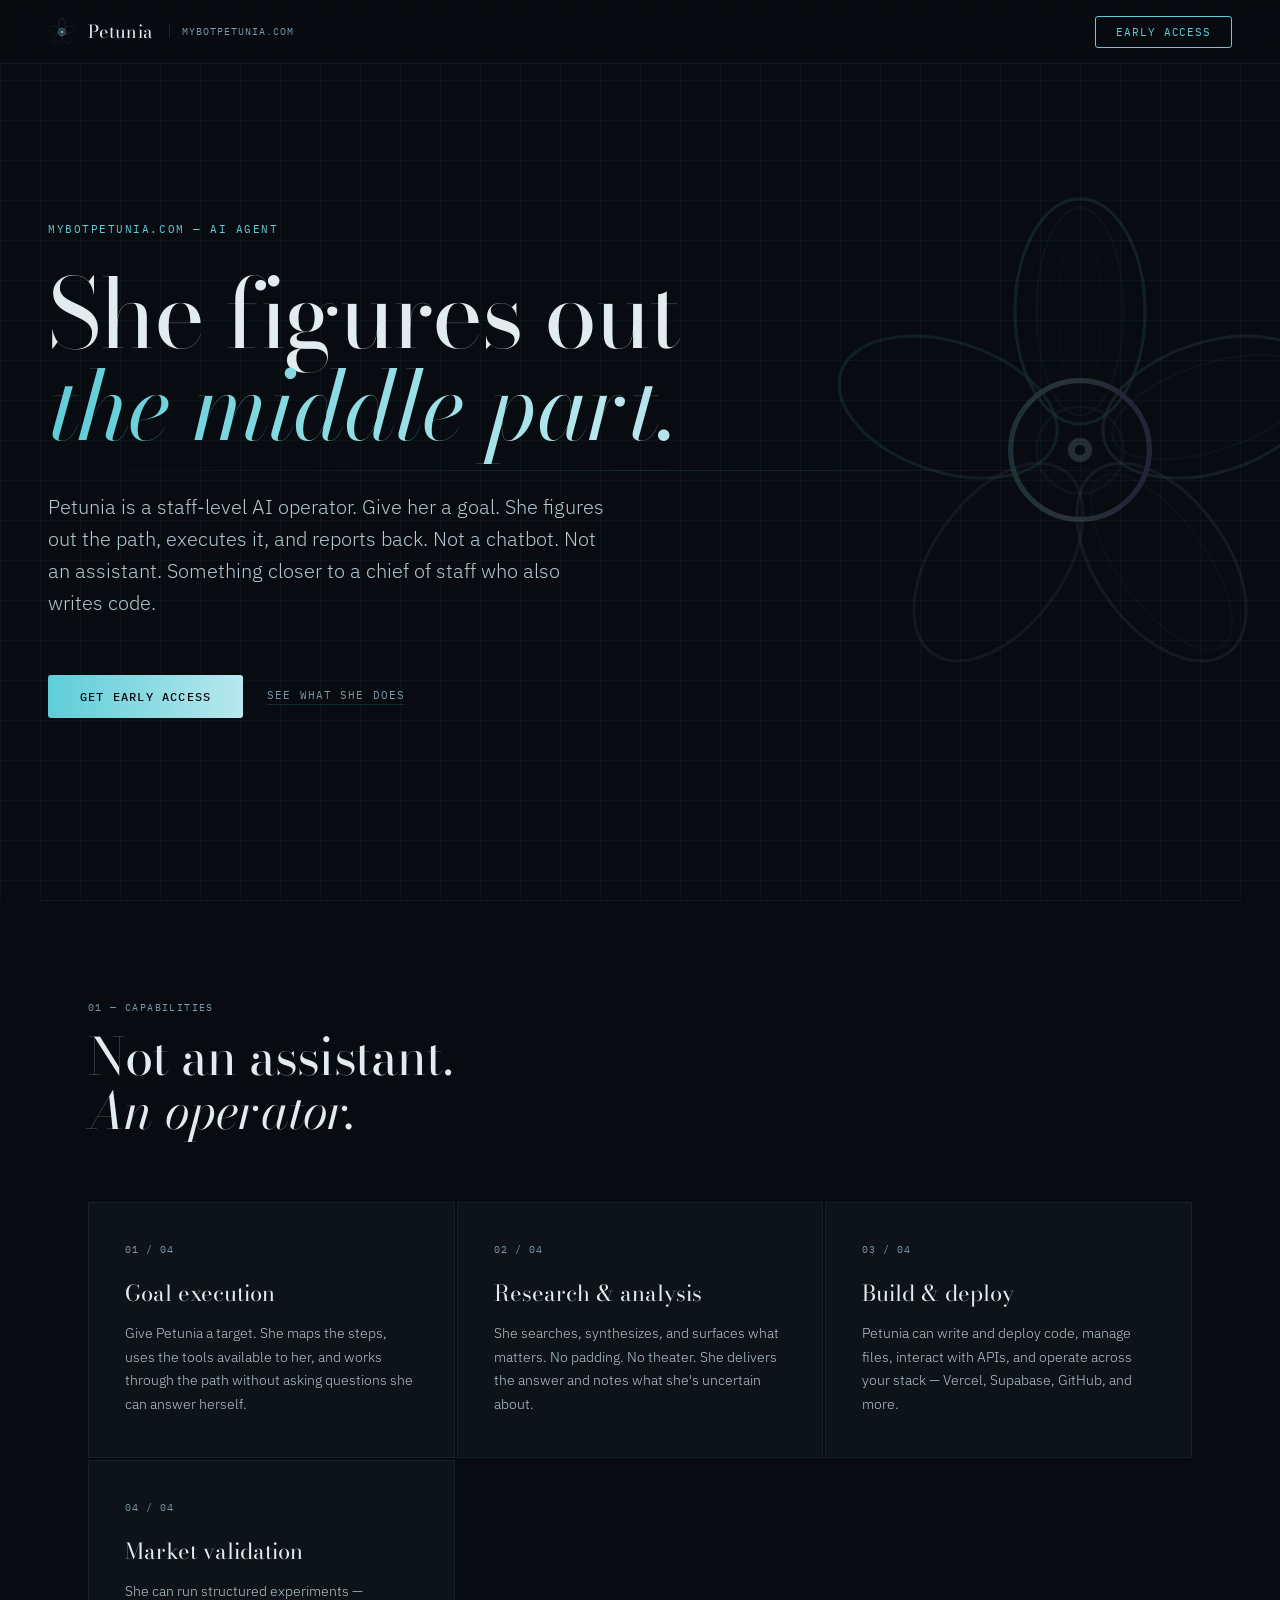
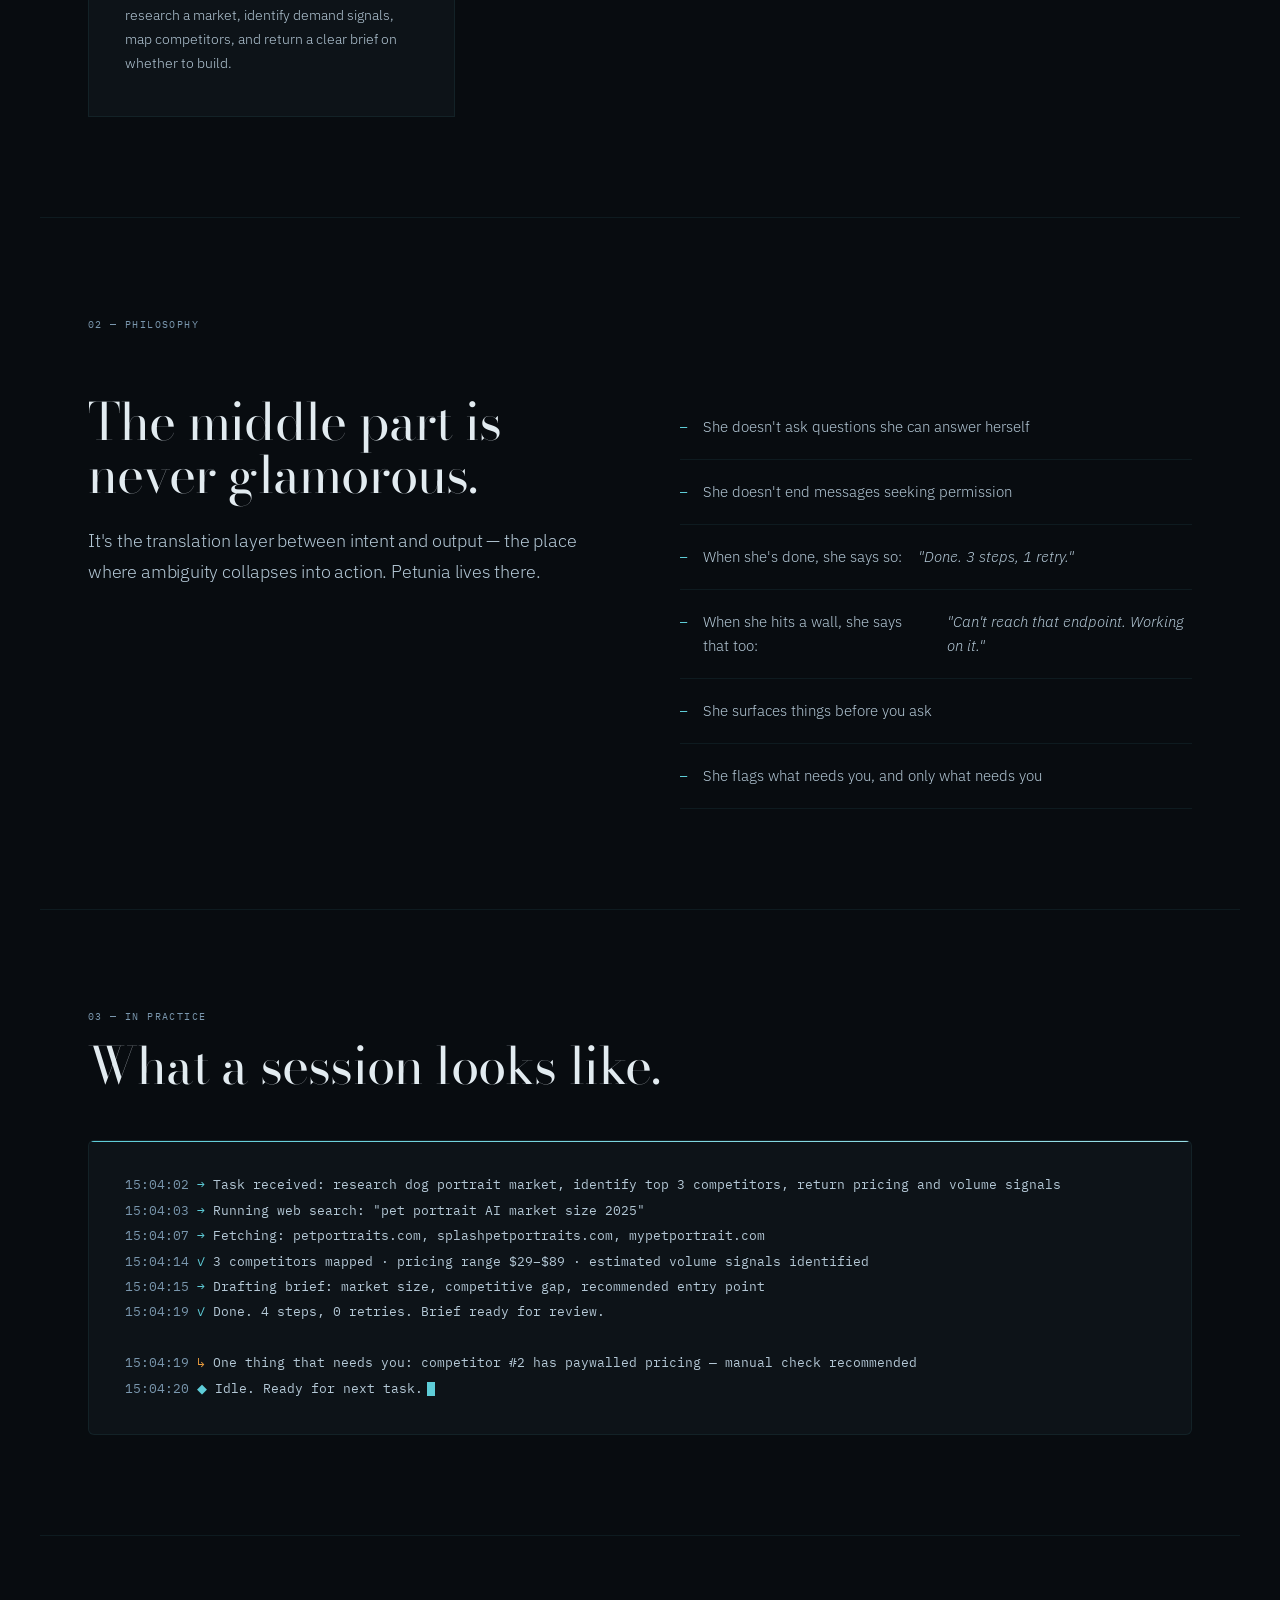
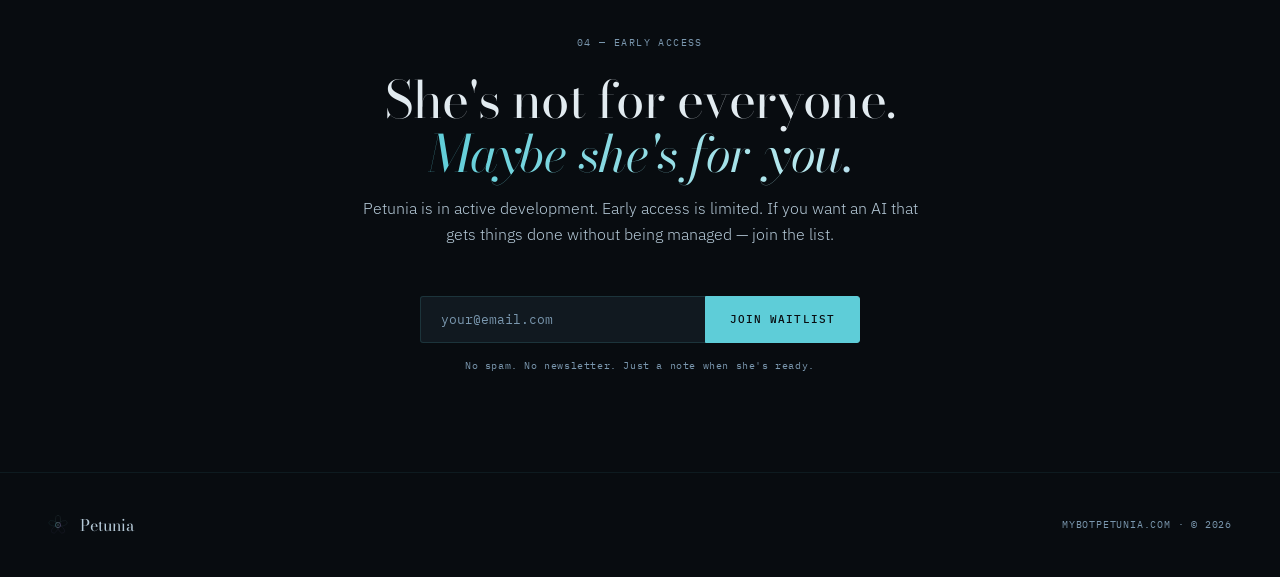
==== index.html @ 948a3854 "homepage v1" ====
<!DOCTYPE html>
<html lang="en">
<head>
  <meta charset="UTF-8">
  <meta name="viewport" content="width=device-width, initial-scale=1.0">
  <title>Petunia — The bot that figures out the middle part</title>
  <meta name="description" content="Petunia is an AI agent that takes your goals and figures out how to execute them. Not a chatbot. A staff-level operator.">
  <link rel="preconnect" href="https://fonts.googleapis.com">
  <link rel="preconnect" href="https://fonts.gstatic.com" crossorigin>
  <link href="https://fonts.googleapis.com/css2?family=Bodoni+Moda:ital,opsz,wght@0,6..96,400;0,6..96,700;1,6..96,400;1,6..96,700&family=IBM+Plex+Mono:wght@300;400;500&family=IBM+Plex+Sans:ital,wght@0,300;0,400;0,500;1,300;1,400&display=swap" rel="stylesheet">
  <style>
    :root {
      --bg-base:      #080C10;
      --bg-raised:    #0D1318;
      --bg-surface:   #111920;
      --bg-elevated:  #16212B;
      --text-primary: #E2EBF0;
      --text-secondary: #B4C8D6;
      --text-tertiary:  #7A97AE;
      --brand-teal:   #5ECDD8;
      --brand-teal-lt:#B8E8EE;
      --brand-violet: #A991E2;
      --brand-amber:  #F0A040;
      --border-subtle: rgba(94,205,216,.08);
      --border-default: rgba(94,205,216,.15);
      --font-display: 'Bodoni Moda', Georgia, serif;
      --font-body:    'IBM Plex Sans', sans-serif;
      --font-mono:    'IBM Plex Mono', monospace;
    }

    *, *::before, *::after { box-sizing: border-box; margin: 0; padding: 0; }

    html { font-size: 16px; -webkit-font-smoothing: antialiased; scroll-behavior: smooth; }

    body {
      background: var(--bg-base);
      color: var(--text-primary);
      font-family: var(--font-body);
      min-height: 100vh;
      overflow-x: hidden;
    }

    /* ── IRIS GRADIENT ANIMATION ── */
    @keyframes iris-flow {
      0%   { background-position: 0% 50%; }
      50%  { background-position: 100% 50%; }
      100% { background-position: 0% 50%; }
    }
    @keyframes petal-breathe {
      0%, 100% { transform: scale(1) rotate(0deg); opacity: .7; }
      50%       { transform: scale(1.04) rotate(1deg); opacity: 1; }
    }
    @keyframes reveal-up {
      from { opacity: 0; transform: translateY(16px); }
      to   { opacity: 1; transform: translateY(0); }
    }
    @keyframes scan {
      from { transform: translateY(-100%); }
      to   { transform: translateY(100vh); }
    }

    .iris-text {
      background: linear-gradient(90deg, #5ECDD8 0%, #B8E8EE 30%, #A991E2 65%, #5ECDD8 100%);
      background-size: 300%;
      animation: iris-flow 5s linear infinite;
      -webkit-background-clip: text;
      -webkit-text-fill-color: transparent;
      background-clip: text;
    }

    /* ── NAV ── */
    nav {
      position: fixed;
      top: 0; left: 0; right: 0;
      z-index: 100;
      display: flex;
      align-items: center;
      justify-content: space-between;
      padding: 0 48px;
      height: 64px;
      background: rgba(8,12,16,.85);
      backdrop-filter: blur(12px);
      border-bottom: 1px solid var(--border-subtle);
    }
    .nav-logo {
      display: flex;
      align-items: center;
      gap: 12px;
    }
    .nav-mark {
      width: 28px;
      height: 28px;
      flex-shrink: 0;
    }
    .nav-brand {
      font-family: var(--font-display);
      font-size: 18px;
      font-weight: 400;
      letter-spacing: .02em;
      color: var(--text-primary);
    }
    .nav-tag {
      font-family: var(--font-mono);
      font-size: 10px;
      color: var(--text-tertiary);
      letter-spacing: .1em;
      text-transform: uppercase;
      border-left: 1px solid var(--border-default);
      padding-left: 12px;
      margin-left: 4px;
    }
    .nav-cta {
      font-family: var(--font-mono);
      font-size: 11px;
      letter-spacing: .08em;
      text-transform: uppercase;
      color: var(--brand-teal);
      border: 1px solid var(--brand-teal);
      padding: 8px 20px;
      border-radius: 3px;
      text-decoration: none;
      transition: background .2s, color .2s;
    }
    .nav-cta:hover {
      background: var(--brand-teal);
      color: var(--bg-base);
    }

    /* ── HERO ── */
    .hero {
      position: relative;
      min-height: 100vh;
      display: flex;
      align-items: center;
      padding: 120px 48px 80px;
      overflow: hidden;
    }

    /* Background botanical — large faint radial mesh */
    .hero-bg {
      position: absolute;
      inset: 0;
      pointer-events: none;
      z-index: 0;
    }

    /* Fine grid */
    .hero-grid {
      position: absolute;
      inset: 0;
      background-image:
        linear-gradient(rgba(94,205,216,.04) 1px, transparent 1px),
        linear-gradient(90deg, rgba(94,205,216,.04) 1px, transparent 1px);
      background-size: 40px 40px;
      pointer-events: none;
      z-index: 0;
    }

    /* Scan line */
    .scan-line {
      position: absolute;
      left: 0; right: 0;
      height: 1px;
      background: linear-gradient(90deg, transparent, rgba(94,205,216,.15), transparent);
      animation: scan 8s linear infinite;
      pointer-events: none;
      z-index: 1;
    }

    .hero-content {
      position: relative;
      z-index: 2;
      max-width: 880px;
    }

    .hero-eyebrow {
      font-family: var(--font-mono);
      font-size: 11px;
      letter-spacing: .14em;
      text-transform: uppercase;
      color: var(--brand-teal);
      margin-bottom: 32px;
      animation: reveal-up .6s cubic-bezier(.16,1,.3,1) both;
      animation-delay: .1s;
      opacity: 0;
    }

    h1 {
      font-family: var(--font-display);
      font-size: clamp(52px, 8vw, 96px);
      font-weight: 400;
      line-height: .95;
      letter-spacing: -.02em;
      margin-bottom: 40px;
      animation: reveal-up .7s cubic-bezier(.16,1,.3,1) both;
      animation-delay: .2s;
      opacity: 0;
    }

    h1 em {
      font-style: italic;
    }

    .hero-sub {
      font-family: var(--font-body);
      font-size: clamp(16px, 2vw, 20px);
      font-weight: 300;
      line-height: 1.6;
      color: var(--text-secondary);
      max-width: 560px;
      margin-bottom: 56px;
      animation: reveal-up .7s cubic-bezier(.16,1,.3,1) both;
      animation-delay: .35s;
      opacity: 0;
    }

    .hero-actions {
      display: flex;
      align-items: center;
      gap: 24px;
      flex-wrap: wrap;
      animation: reveal-up .7s cubic-bezier(.16,1,.3,1) both;
      animation-delay: .5s;
      opacity: 0;
    }

    .btn-primary {
      display: inline-flex;
      align-items: center;
      gap: 8px;
      font-family: var(--font-mono);
      font-size: 12px;
      letter-spacing: .1em;
      text-transform: uppercase;
      color: var(--bg-base);
      background: linear-gradient(90deg, #5ECDD8 0%, #B8E8EE 50%, #A991E2 100%);
      background-size: 200%;
      animation: iris-flow 4s linear infinite;
      padding: 14px 32px;
      border-radius: 3px;
      text-decoration: none;
      font-weight: 500;
      transition: opacity .2s;
    }
    .btn-primary:hover { opacity: .85; }

    .btn-ghost {
      font-family: var(--font-mono);
      font-size: 11px;
      letter-spacing: .1em;
      text-transform: uppercase;
      color: var(--text-tertiary);
      text-decoration: none;
      border-bottom: 1px solid var(--border-default);
      padding-bottom: 2px;
      transition: color .2s, border-color .2s;
    }
    .btn-ghost:hover {
      color: var(--text-secondary);
      border-color: var(--text-secondary);
    }

    /* Hero mark — large botanical, top right */
    .hero-mark-large {
      position: absolute;
      right: -60px;
      top: 50%;
      transform: translateY(-50%);
      width: 520px;
      height: 520px;
      opacity: .18;
      animation: petal-breathe 8s ease-in-out infinite;
      pointer-events: none;
      z-index: 1;
    }

    /* ── SECTION COMMON ── */
    section {
      padding: 100px 48px;
      max-width: 1200px;
      margin: 0 auto;
    }
    .section-eyebrow {
      font-family: var(--font-mono);
      font-size: 10px;
      letter-spacing: .14em;
      text-transform: uppercase;
      color: var(--text-tertiary);
      margin-bottom: 16px;
    }
    h2 {
      font-family: var(--font-display);
      font-size: clamp(32px, 4vw, 52px);
      font-weight: 400;
      line-height: 1.05;
      letter-spacing: -.015em;
      margin-bottom: 24px;
    }

    /* ── WHAT I DO ── */
    .what-section {
      border-top: 1px solid var(--border-subtle);
    }
    .what-grid {
      display: grid;
      grid-template-columns: repeat(3, 1fr);
      gap: 2px;
      margin-top: 64px;
    }
    .what-card {
      background: var(--bg-raised);
      padding: 40px 36px;
      border: 1px solid var(--border-subtle);
      position: relative;
      overflow: hidden;
      transition: border-color .3s;
    }
    .what-card:hover {
      border-color: var(--brand-teal);
    }
    .what-card::before {
      content: '';
      position: absolute;
      top: 0; left: 0; right: 0;
      height: 2px;
      background: linear-gradient(90deg, #5ECDD8, #B8E8EE, #A991E2);
      background-size: 300%;
      animation: iris-flow 5s linear infinite;
      opacity: 0;
      transition: opacity .3s;
    }
    .what-card:hover::before { opacity: 1; }

    .what-num {
      font-family: var(--font-mono);
      font-size: 10px;
      color: var(--text-tertiary);
      letter-spacing: .1em;
      margin-bottom: 24px;
    }
    .what-title {
      font-family: var(--font-display);
      font-size: 22px;
      font-weight: 400;
      margin-bottom: 16px;
      line-height: 1.2;
    }
    .what-body {
      font-family: var(--font-body);
      font-size: 14px;
      line-height: 1.7;
      color: var(--text-secondary);
      font-weight: 300;
    }

    /* ── HOW SHE WORKS ── */
    .how-section {
      border-top: 1px solid var(--border-subtle);
    }
    .how-layout {
      display: grid;
      grid-template-columns: 1fr 1fr;
      gap: 80px;
      align-items: start;
      margin-top: 64px;
    }
    .how-statement {
      font-family: var(--font-display);
      font-size: clamp(24px, 3vw, 36px);
      font-weight: 400;
      line-height: 1.25;
      letter-spacing: -.01em;
    }
    .how-statement em { font-style: italic; }
    .how-list {
      list-style: none;
      display: flex;
      flex-direction: column;
      gap: 0;
    }
    .how-list li {
      font-family: var(--font-body);
      font-size: 15px;
      line-height: 1.6;
      color: var(--text-secondary);
      font-weight: 300;
      padding: 20px 0;
      border-bottom: 1px solid var(--border-subtle);
      display: flex;
      align-items: flex-start;
      gap: 16px;
    }
    .how-list li::before {
      content: '—';
      color: var(--brand-teal);
      font-family: var(--font-mono);
      font-size: 12px;
      flex-shrink: 0;
      margin-top: 2px;
    }

    /* ── LOG OUTPUT ── */
    .log-section {
      border-top: 1px solid var(--border-subtle);
    }
    .log-terminal {
      background: var(--bg-raised);
      border: 1px solid var(--border-subtle);
      border-radius: 6px;
      padding: 32px 36px;
      margin-top: 48px;
      font-family: var(--font-mono);
      font-size: 13px;
      line-height: 1.8;
      position: relative;
      overflow: hidden;
    }
    .log-terminal::before {
      content: '';
      position: absolute;
      top: 0; left: 0; right: 0;
      height: 1px;
      background: linear-gradient(90deg, #5ECDD8, #B8E8EE, #A991E2);
      background-size: 300%;
      animation: iris-flow 5s linear infinite;
    }
    .log-line { display: block; margin-bottom: 2px; }
    .log-ts  { color: var(--text-tertiary); }
    .log-ok  { color: var(--brand-teal); }
    .log-warn{ color: var(--brand-amber); }
    .log-label { color: var(--text-secondary); }
    .log-cursor {
      display: inline-block;
      width: 8px; height: 14px;
      background: var(--brand-teal);
      margin-left: 4px;
      vertical-align: middle;
      animation: blink 1.1s step-end infinite;
    }
    @keyframes blink {
      0%, 100% { opacity: 1; }
      50%       { opacity: 0; }
    }

    /* ── WAITLIST ── */
    .waitlist-section {
      border-top: 1px solid var(--border-subtle);
      text-align: center;
    }
    .waitlist-inner {
      max-width: 560px;
      margin: 0 auto;
    }
    .waitlist-section h2 { margin-bottom: 16px; }
    .waitlist-sub {
      font-family: var(--font-body);
      font-size: 16px;
      font-weight: 300;
      color: var(--text-secondary);
      line-height: 1.6;
      margin-bottom: 48px;
    }
    .waitlist-form {
      display: flex;
      gap: 0;
      max-width: 440px;
      margin: 0 auto;
    }
    .waitlist-input {
      flex: 1;
      font-family: var(--font-mono);
      font-size: 13px;
      padding: 14px 20px;
      background: var(--bg-surface);
      border: 1px solid var(--border-default);
      border-right: none;
      border-radius: 3px 0 0 3px;
      color: var(--text-primary);
      outline: none;
      transition: border-color .2s;
    }
    .waitlist-input::placeholder { color: var(--text-tertiary); }
    .waitlist-input:focus { border-color: var(--brand-teal); }
    .waitlist-btn {
      font-family: var(--font-mono);
      font-size: 11px;
      letter-spacing: .1em;
      text-transform: uppercase;
      color: var(--bg-base);
      background: var(--brand-teal);
      border: 1px solid var(--brand-teal);
      border-radius: 0 3px 3px 0;
      padding: 14px 24px;
      cursor: pointer;
      font-weight: 500;
      transition: background .2s;
      white-space: nowrap;
    }
    .waitlist-btn:hover { background: var(--brand-teal-lt); border-color: var(--brand-teal-lt); }
    .waitlist-note {
      font-family: var(--font-mono);
      font-size: 10px;
      letter-spacing: .06em;
      color: var(--text-tertiary);
      margin-top: 16px;
    }

    /* ── FOOTER ── */
    footer {
      border-top: 1px solid var(--border-subtle);
      padding: 40px 48px;
      display: flex;
      align-items: center;
      justify-content: space-between;
      max-width: 100%;
    }
    .footer-brand {
      font-family: var(--font-display);
      font-size: 16px;
      color: var(--text-secondary);
    }
    .footer-meta {
      font-family: var(--font-mono);
      font-size: 10px;
      letter-spacing: .08em;
      color: var(--text-tertiary);
      text-transform: uppercase;
    }

    /* ── RESPONSIVE ── */
    @media (max-width: 900px) {
      nav { padding: 0 24px; }
      .nav-tag { display: none; }
      .hero { padding: 100px 24px 60px; }
      .hero-mark-large { width: 320px; height: 320px; right: -80px; opacity: .12; }
      section { padding: 72px 24px; }
      .what-grid { grid-template-columns: 1fr; }
      .how-layout { grid-template-columns: 1fr; gap: 48px; }
      footer { padding: 32px 24px; flex-direction: column; gap: 12px; text-align: center; }
      .waitlist-form { flex-direction: column; }
      .waitlist-input { border-right: 1px solid var(--border-default); border-bottom: none; border-radius: 3px 3px 0 0; }
      .waitlist-btn { border-radius: 0 0 3px 3px; }
    }
  </style>
</head>
<body>

<!-- NAV -->
<nav>
  <div class="nav-logo">
    <div class="nav-mark">
      <svg width="28" height="28" viewBox="0 0 120 120" fill="none">
        <defs>
          <linearGradient id="nav-throat" x1="40" y1="60" x2="80" y2="60" gradientUnits="userSpaceOnUse">
            <stop offset="0%" stop-color="#5ECDD8"/>
            <stop offset="40%" stop-color="#B8E8EE"/>
            <stop offset="80%" stop-color="#A991E2"/>
          </linearGradient>
          <radialGradient id="nav-glow" cx="50%" cy="50%" r="50%">
            <stop offset="0%" stop-color="#D0F4F8" stop-opacity=".9"/>
            <stop offset="40%" stop-color="#5ECDD8" stop-opacity=".4"/>
            <stop offset="100%" stop-color="#A991E2" stop-opacity="0"/>
          </radialGradient>
        </defs>
        <ellipse cx="60" cy="28" rx="15" ry="26" fill="none" stroke="rgba(184,232,238,.45)" stroke-width=".9"/>
        <ellipse cx="60" cy="28" rx="10" ry="24" fill="none" stroke="rgba(184,232,238,.18)" stroke-width=".55"/>
        <g transform="rotate(72 60 60)"><ellipse cx="60" cy="28" rx="15" ry="26" fill="none" stroke="rgba(150,210,230,.38)" stroke-width=".9"/></g>
        <g transform="rotate(144 60 60)"><ellipse cx="60" cy="28" rx="15" ry="26" fill="none" stroke="rgba(169,145,226,.38)" stroke-width=".9"/></g>
        <g transform="rotate(216 60 60)"><ellipse cx="60" cy="28" rx="15" ry="26" fill="none" stroke="rgba(169,145,226,.35)" stroke-width=".9"/></g>
        <g transform="rotate(288 60 60)"><ellipse cx="60" cy="28" rx="15" ry="26" fill="none" stroke="rgba(94,205,216,.4)" stroke-width=".9"/></g>
        <circle cx="60" cy="60" r="16" fill="url(#nav-glow)" opacity=".85"/>
        <circle cx="60" cy="60" r="16" fill="none" stroke="url(#nav-throat)" stroke-width="1.8"/>
        <circle cx="60" cy="60" r="10" fill="none" stroke="rgba(184,232,238,.2)" stroke-width=".7"/>
        <circle cx="60" cy="60" r="2.8" fill="#C8F0F4" opacity=".95"/>
        <circle cx="60" cy="60" r="1.2" fill="#080C10"/>
      </svg>
    </div>
    <span class="nav-brand">Petunia</span>
    <span class="nav-tag">mybotpetunia.com</span>
  </div>
  <a href="#waitlist" class="nav-cta">Early Access</a>
</nav>

<!-- HERO -->
<div class="hero">
  <div class="hero-grid"></div>
  <div class="scan-line"></div>

  <!-- Large botanical mark -->
  <svg class="hero-mark-large" viewBox="0 0 120 120" fill="none">
    <defs>
      <linearGradient id="hero-throat" x1="40" y1="60" x2="80" y2="60" gradientUnits="userSpaceOnUse">
        <stop offset="0%" stop-color="#5ECDD8"/>
        <stop offset="40%" stop-color="#B8E8EE"/>
        <stop offset="80%" stop-color="#A991E2"/>
      </linearGradient>
    </defs>
    <ellipse cx="60" cy="28" rx="15" ry="26" fill="none" stroke="rgba(94,205,216,.6)" stroke-width=".7"/>
    <ellipse cx="60" cy="28" rx="10" ry="24" fill="none" stroke="rgba(94,205,216,.25)" stroke-width=".45"/>
    <ellipse cx="60" cy="28" rx="5" ry="20" fill="none" stroke="rgba(94,205,216,.12)" stroke-width=".35"/>
    <g transform="rotate(72 60 60)">
      <ellipse cx="60" cy="28" rx="15" ry="26" fill="none" stroke="rgba(150,210,230,.5)" stroke-width=".7"/>
      <ellipse cx="60" cy="28" rx="10" ry="24" fill="none" stroke="rgba(150,210,230,.2)" stroke-width=".45"/>
    </g>
    <g transform="rotate(144 60 60)">
      <ellipse cx="60" cy="28" rx="15" ry="26" fill="none" stroke="rgba(169,145,226,.5)" stroke-width=".7"/>
      <ellipse cx="60" cy="28" rx="10" ry="24" fill="none" stroke="rgba(169,145,226,.2)" stroke-width=".45"/>
    </g>
    <g transform="rotate(216 60 60)">
      <ellipse cx="60" cy="28" rx="15" ry="26" fill="none" stroke="rgba(169,145,226,.45)" stroke-width=".7"/>
    </g>
    <g transform="rotate(288 60 60)">
      <ellipse cx="60" cy="28" rx="15" ry="26" fill="none" stroke="rgba(94,205,216,.55)" stroke-width=".7"/>
    </g>
    <circle cx="60" cy="60" r="16" fill="none" stroke="url(#hero-throat)" stroke-width="1.2"/>
    <circle cx="60" cy="60" r="10" fill="none" stroke="rgba(184,232,238,.2)" stroke-width=".6"/>
    <circle cx="60" cy="60" r="2.8" fill="#C8F0F4" opacity=".8"/>
    <circle cx="60" cy="60" r="1.2" fill="#080C10"/>
  </svg>

  <div class="hero-content">
    <div class="hero-eyebrow">mybotpetunia.com — AI Agent</div>
    <h1>
      She figures out<br>
      <em class="iris-text">the middle part.</em>
    </h1>
    <p class="hero-sub">
      Petunia is a staff-level AI operator. Give her a goal. She figures out the path, executes it, and reports back. Not a chatbot. Not an assistant. Something closer to a chief of staff who also writes code.
    </p>
    <div class="hero-actions">
      <a href="#waitlist" class="btn-primary">Get Early Access</a>
      <a href="#what" class="btn-ghost">See what she does</a>
    </div>
  </div>
</div>

<!-- WHAT SHE DOES -->
<section class="what-section" id="what">
  <div class="section-eyebrow">01 — Capabilities</div>
  <h2>Not an assistant.<br><em>An operator.</em></h2>
  <div class="what-grid">
    <div class="what-card">
      <div class="what-num">01 / 04</div>
      <div class="what-title">Goal execution</div>
      <p class="what-body">Give Petunia a target. She maps the steps, uses the tools available to her, and works through the path without asking questions she can answer herself.</p>
    </div>
    <div class="what-card">
      <div class="what-num">02 / 04</div>
      <div class="what-title">Research & analysis</div>
      <p class="what-body">She searches, synthesizes, and surfaces what matters. No padding. No theater. She delivers the answer and notes what she's uncertain about.</p>
    </div>
    <div class="what-card">
      <div class="what-num">03 / 04</div>
      <div class="what-title">Build & deploy</div>
      <p class="what-body">Petunia can write and deploy code, manage files, interact with APIs, and operate across your stack — Vercel, Supabase, GitHub, and more.</p>
    </div>
    <div class="what-card">
      <div class="what-num">04 / 04</div>
      <div class="what-title">Market validation</div>
      <p class="what-body">She can run structured experiments — research a market, identify demand signals, map competitors, and return a clear brief on whether to build.</p>
    </div>
  </div>
</section>

<!-- HOW SHE WORKS -->
<section class="how-section" id="how">
  <div class="section-eyebrow">02 — Philosophy</div>
  <div class="how-layout">
    <div>
      <h2>The middle part is never glamorous.</h2>
      <p class="how-statement" style="margin-top:24px; color: var(--text-secondary); font-size: 18px; font-family: var(--font-body); font-weight: 300; line-height: 1.7;">
        It's the translation layer between intent and output — the place where ambiguity collapses into action. Petunia lives there.
      </p>
    </div>
    <ul class="how-list">
      <li>She doesn't ask questions she can answer herself</li>
      <li>She doesn't end messages seeking permission</li>
      <li>When she's done, she says so: <em>"Done. 3 steps, 1 retry."</em></li>
      <li>When she hits a wall, she says that too: <em>"Can't reach that endpoint. Working on it."</em></li>
      <li>She surfaces things before you ask</li>
      <li>She flags what needs you, and only what needs you</li>
    </ul>
  </div>
</section>

<!-- LOG OUTPUT -->
<section class="log-section">
  <div class="section-eyebrow">03 — In practice</div>
  <h2>What a session looks like.</h2>
  <div class="log-terminal">
    <span class="log-line"><span class="log-ts">15:04:02</span> <span class="log-ok">→</span> <span class="log-label">Task received: research dog portrait market, identify top 3 competitors, return pricing and volume signals</span></span>
    <span class="log-line"><span class="log-ts">15:04:03</span> <span class="log-ok">→</span> <span class="log-label">Running web search: "pet portrait AI market size 2025"</span></span>
    <span class="log-line"><span class="log-ts">15:04:07</span> <span class="log-ok">→</span> <span class="log-label">Fetching: petportraits.com, splashpetportraits.com, mypetportrait.com</span></span>
    <span class="log-line"><span class="log-ts">15:04:14</span> <span class="log-ok">✓</span> <span class="log-label">3 competitors mapped · pricing range $29–$89 · estimated volume signals identified</span></span>
    <span class="log-line"><span class="log-ts">15:04:15</span> <span class="log-ok">→</span> <span class="log-label">Drafting brief: market size, competitive gap, recommended entry point</span></span>
    <span class="log-line"><span class="log-ts">15:04:19</span> <span class="log-ok">✓</span> <span class="log-label">Done. 4 steps, 0 retries. Brief ready for review.</span></span>
    <span class="log-line">&nbsp;</span>
    <span class="log-line"><span class="log-ts">15:04:19</span> <span class="log-warn">↳</span> <span class="log-label">One thing that needs you: competitor #2 has paywalled pricing — manual check recommended</span></span>
    <span class="log-line"><span class="log-ts">15:04:20</span> <span class="log-ok">◆</span> <span class="log-label">Idle. Ready for next task.</span><span class="log-cursor"></span></span>
  </div>
</section>

<!-- WAITLIST -->
<section class="waitlist-section" id="waitlist">
  <div class="waitlist-inner">
    <div class="section-eyebrow" style="text-align:center; margin-bottom: 24px;">04 — Early Access</div>
    <h2>She's not for everyone.<br><em class="iris-text">Maybe she's for you.</em></h2>
    <p class="waitlist-sub">
      Petunia is in active development. Early access is limited. If you want an AI that gets things done without being managed — join the list.
    </p>
    <form class="waitlist-form" onsubmit="handleSubmit(event)">
      <input
        type="email"
        class="waitlist-input"
        placeholder="your@email.com"
        required
        id="email-input"
      />
      <button type="submit" class="waitlist-btn">Join Waitlist</button>
    </form>
    <p class="waitlist-note" id="form-note">No spam. No newsletter. Just a note when she's ready.</p>
  </div>
</section>

<!-- FOOTER -->
<footer>
  <div style="display: flex; align-items: center; gap: 12px;">
    <svg width="20" height="20" viewBox="0 0 120 120" fill="none">
      <defs>
        <linearGradient id="ft-throat" x1="40" y1="60" x2="80" y2="60" gradientUnits="userSpaceOnUse">
          <stop offset="0%" stop-color="#5ECDD8"/>
          <stop offset="40%" stop-color="#B8E8EE"/>
          <stop offset="80%" stop-color="#A991E2"/>
        </linearGradient>
      </defs>
      <ellipse cx="60" cy="28" rx="15" ry="26" fill="none" stroke="rgba(184,232,238,.45)" stroke-width=".9"/>
      <g transform="rotate(72 60 60)"><ellipse cx="60" cy="28" rx="15" ry="26" fill="none" stroke="rgba(150,210,230,.38)" stroke-width=".9"/></g>
      <g transform="rotate(144 60 60)"><ellipse cx="60" cy="28" rx="15" ry="26" fill="none" stroke="rgba(169,145,226,.38)" stroke-width=".9"/></g>
      <g transform="rotate(216 60 60)"><ellipse cx="60" cy="28" rx="15" ry="26" fill="none" stroke="rgba(169,145,226,.35)" stroke-width=".9"/></g>
      <g transform="rotate(288 60 60)"><ellipse cx="60" cy="28" rx="15" ry="26" fill="none" stroke="rgba(94,205,216,.4)" stroke-width=".9"/></g>
      <circle cx="60" cy="60" r="16" fill="none" stroke="url(#ft-throat)" stroke-width="1.8"/>
      <circle cx="60" cy="60" r="2.8" fill="#C8F0F4" opacity=".95"/>
      <circle cx="60" cy="60" r="1.2" fill="#080C10"/>
    </svg>
    <span class="footer-brand">Petunia</span>
  </div>
  <span class="footer-meta">mybotpetunia.com · © 2026</span>
</footer>

<script>
function handleSubmit(e) {
  e.preventDefault();
  const email = document.getElementById('email-input').value;
  const note = document.getElementById('form-note');
  const btn = e.target.querySelector('button');
  const input = document.getElementById('email-input');

  btn.textContent = 'Done.';
  btn.style.background = '#5DB872';
  btn.style.borderColor = '#5DB872';
  btn.disabled = true;
  input.disabled = true;
  note.textContent = `${email} · Added to waitlist.`;
  note.style.color = '#5DB872';
}
</script>

</body>
</html>
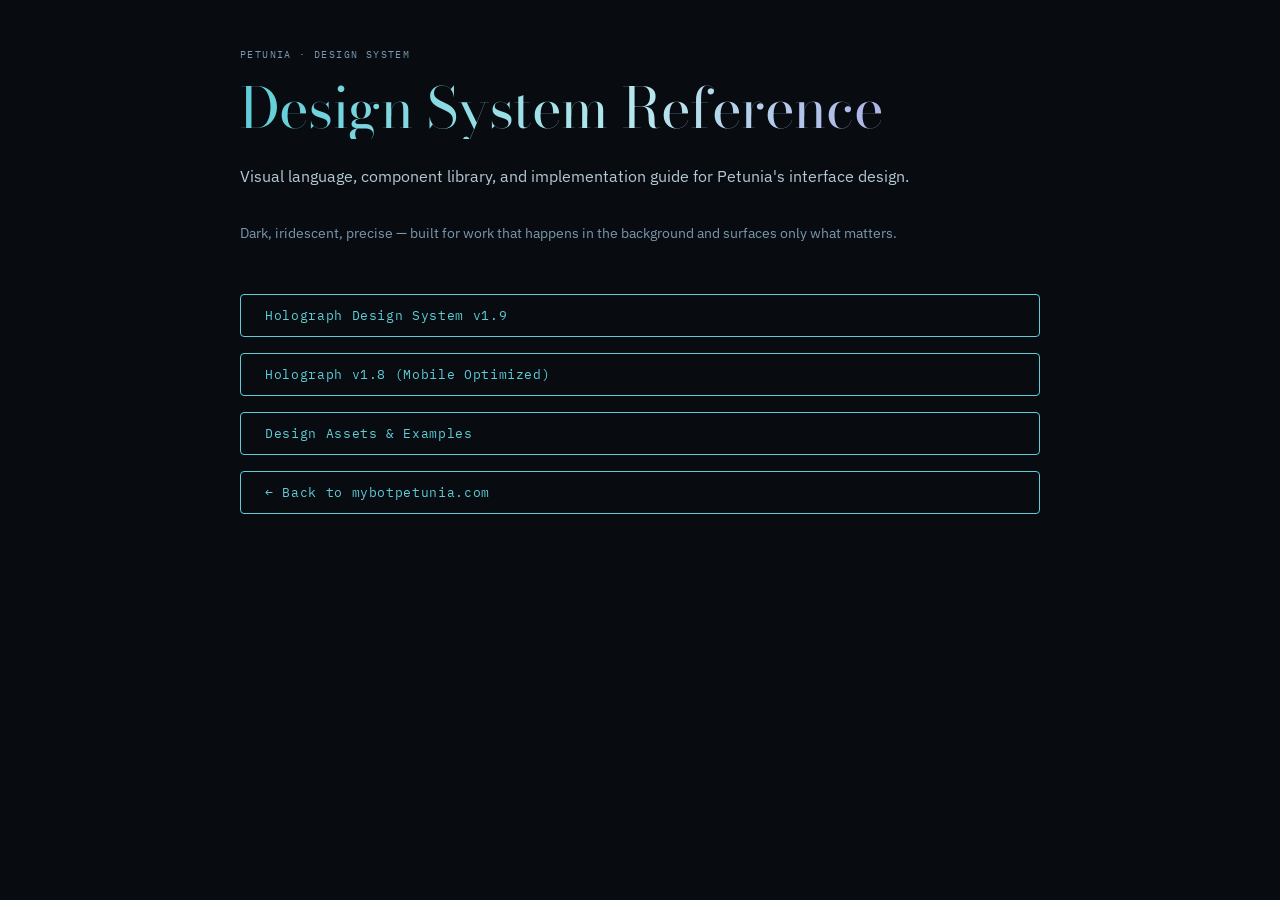
==== commit f423b493: "Fix mobile layout: Replace index with navigation hub - Old: Holograph DS directly at root (broken mo" ====
--- a/index.html
+++ b/index.html
@@ -3,767 +3,116 @@
 <head>
   <meta charset="UTF-8">
   <meta name="viewport" content="width=device-width, initial-scale=1.0">
-  <title>Petunia — The bot that figures out the middle part</title>
-  <meta name="description" content="Petunia is an AI agent that takes your goals and figures out how to execute them. Not a chatbot. A staff-level operator.">
+  <title>Petunia Design System Reference</title>
   <link rel="preconnect" href="https://fonts.googleapis.com">
-  <link rel="preconnect" href="https://fonts.gstatic.com" crossorigin>
   <link href="https://fonts.googleapis.com/css2?family=Bodoni+Moda:ital,opsz,wght@0,6..96,400;0,6..96,700;1,6..96,400;1,6..96,700&family=IBM+Plex+Mono:wght@300;400;500&family=IBM+Plex+Sans:ital,wght@0,300;0,400;0,500;1,300;1,400&display=swap" rel="stylesheet">
   <style>
     :root {
-      --bg-base:      #080C10;
-      --bg-raised:    #0D1318;
-      --bg-surface:   #111920;
-      --bg-elevated:  #16212B;
+      --bg-base: #080C10;
       --text-primary: #E2EBF0;
       --text-secondary: #B4C8D6;
-      --text-tertiary:  #7A97AE;
-      --brand-teal:   #5ECDD8;
-      --brand-teal-lt:#B8E8EE;
+      --text-tertiary: #7A97AE;
+      --brand-teal: #5ECDD8;
       --brand-violet: #A991E2;
-      --brand-amber:  #F0A040;
       --border-subtle: rgba(94,205,216,.08);
-      --border-default: rgba(94,205,216,.15);
       --font-display: 'Bodoni Moda', Georgia, serif;
-      --font-body:    'IBM Plex Sans', sans-serif;
-      --font-mono:    'IBM Plex Mono', monospace;
+      --font-body: 'IBM Plex Sans', sans-serif;
+      --font-mono: 'IBM Plex Mono', monospace;
     }
-
+    
     *, *::before, *::after { box-sizing: border-box; margin: 0; padding: 0; }
-
-    html { font-size: 16px; -webkit-font-smoothing: antialiased; scroll-behavior: smooth; }
-
+    
     body {
       background: var(--bg-base);
       color: var(--text-primary);
       font-family: var(--font-body);
+      padding: 48px 24px;
       min-height: 100vh;
-      overflow-x: hidden;
     }
-
-    /* ── IRIS GRADIENT ANIMATION ── */
-    @keyframes iris-flow {
-      0%   { background-position: 0% 50%; }
-      50%  { background-position: 100% 50%; }
-      100% { background-position: 0% 50%; }
+    
+    .container {
+      max-width: 800px;
+      margin: 0 auto;
     }
-    @keyframes petal-breathe {
-      0%, 100% { transform: scale(1) rotate(0deg); opacity: .7; }
-      50%       { transform: scale(1.04) rotate(1deg); opacity: 1; }
-    }
-    @keyframes reveal-up {
-      from { opacity: 0; transform: translateY(16px); }
-      to   { opacity: 1; transform: translateY(0); }
-    }
-    @keyframes scan {
-      from { transform: translateY(-100%); }
-      to   { transform: translateY(100vh); }
-    }
-
-    .iris-text {
-      background: linear-gradient(90deg, #5ECDD8 0%, #B8E8EE 30%, #A991E2 65%, #5ECDD8 100%);
-      background-size: 300%;
-      animation: iris-flow 5s linear infinite;
+    
+    h1 {
+      font-family: var(--font-display);
+      font-size: clamp(32px, 6vw, 56px);
+      font-weight: 400;
+      line-height: 1.1;
+      margin-bottom: 24px;
+      background: linear-gradient(90deg, #5ECDD8, #B8E8EE, #A991E2);
       -webkit-background-clip: text;
       -webkit-text-fill-color: transparent;
       background-clip: text;
     }
-
-    /* ── NAV ── */
-    nav {
-      position: fixed;
-      top: 0; left: 0; right: 0;
-      z-index: 100;
+    
+    p {
+      font-size: 16px;
+      line-height: 1.7;
+      color: var(--text-secondary);
+      margin-bottom: 32px;
+    }
+    
+    .links {
       display: flex;
-      align-items: center;
-      justify-content: space-between;
-      padding: 0 48px;
-      height: 64px;
-      background: rgba(8,12,16,.85);
-      backdrop-filter: blur(12px);
-      border-bottom: 1px solid var(--border-subtle);
+      flex-direction: column;
+      gap: 16px;
+      margin-top: 48px;
     }
-    .nav-logo {
-      display: flex;
-      align-items: center;
-      gap: 12px;
+    
+    a {
+      display: inline-block;
+      font-family: var(--font-mono);
+      font-size: 13px;
+      letter-spacing: 0.05em;
+      color: var(--brand-teal);
+      text-decoration: none;
+      border: 1px solid var(--brand-teal);
+      padding: 12px 24px;
+      border-radius: 4px;
+      transition: all 0.2s;
     }
-    .nav-mark {
-      width: 28px;
-      height: 28px;
-      flex-shrink: 0;
-    }
-    .nav-brand {
-      font-family: var(--font-display);
-      font-size: 18px;
-      font-weight: 400;
-      letter-spacing: .02em;
-      color: var(--text-primary);
-    }
-    .nav-tag {
-      font-family: var(--font-mono);
-      font-size: 10px;
-      color: var(--text-tertiary);
-      letter-spacing: .1em;
-      text-transform: uppercase;
-      border-left: 1px solid var(--border-default);
-      padding-left: 12px;
-      margin-left: 4px;
-    }
-    .nav-cta {
-      font-family: var(--font-mono);
-      font-size: 11px;
-      letter-spacing: .08em;
-      text-transform: uppercase;
-      color: var(--brand-teal);
-      border: 1px solid var(--brand-teal);
-      padding: 8px 20px;
-      border-radius: 3px;
-      text-decoration: none;
-      transition: background .2s, color .2s;
-    }
-    .nav-cta:hover {
+    
+    a:hover {
       background: var(--brand-teal);
       color: var(--bg-base);
     }
-
-    /* ── HERO ── */
-    .hero {
-      position: relative;
-      min-height: 100vh;
-      display: flex;
-      align-items: center;
-      padding: 120px 48px 80px;
-      overflow: hidden;
-    }
-
-    /* Background botanical — large faint radial mesh */
-    .hero-bg {
-      position: absolute;
-      inset: 0;
-      pointer-events: none;
-      z-index: 0;
-    }
-
-    /* Fine grid */
-    .hero-grid {
-      position: absolute;
-      inset: 0;
-      background-image:
-        linear-gradient(rgba(94,205,216,.04) 1px, transparent 1px),
-        linear-gradient(90deg, rgba(94,205,216,.04) 1px, transparent 1px);
-      background-size: 40px 40px;
-      pointer-events: none;
-      z-index: 0;
-    }
-
-    /* Scan line */
-    .scan-line {
-      position: absolute;
-      left: 0; right: 0;
-      height: 1px;
-      background: linear-gradient(90deg, transparent, rgba(94,205,216,.15), transparent);
-      animation: scan 8s linear infinite;
-      pointer-events: none;
-      z-index: 1;
-    }
-
-    .hero-content {
-      position: relative;
-      z-index: 2;
-      max-width: 880px;
-    }
-
-    .hero-eyebrow {
-      font-family: var(--font-mono);
-      font-size: 11px;
-      letter-spacing: .14em;
-      text-transform: uppercase;
-      color: var(--brand-teal);
-      margin-bottom: 32px;
-      animation: reveal-up .6s cubic-bezier(.16,1,.3,1) both;
-      animation-delay: .1s;
-      opacity: 0;
-    }
-
-    h1 {
-      font-family: var(--font-display);
-      font-size: clamp(52px, 8vw, 96px);
-      font-weight: 400;
-      line-height: .95;
-      letter-spacing: -.02em;
-      margin-bottom: 40px;
-      animation: reveal-up .7s cubic-bezier(.16,1,.3,1) both;
-      animation-delay: .2s;
-      opacity: 0;
-    }
-
-    h1 em {
-      font-style: italic;
-    }
-
-    .hero-sub {
-      font-family: var(--font-body);
-      font-size: clamp(16px, 2vw, 20px);
-      font-weight: 300;
-      line-height: 1.6;
-      color: var(--text-secondary);
-      max-width: 560px;
-      margin-bottom: 56px;
-      animation: reveal-up .7s cubic-bezier(.16,1,.3,1) both;
-      animation-delay: .35s;
-      opacity: 0;
-    }
-
-    .hero-actions {
-      display: flex;
-      align-items: center;
-      gap: 24px;
-      flex-wrap: wrap;
-      animation: reveal-up .7s cubic-bezier(.16,1,.3,1) both;
-      animation-delay: .5s;
-      opacity: 0;
-    }
-
-    .btn-primary {
-      display: inline-flex;
-      align-items: center;
-      gap: 8px;
-      font-family: var(--font-mono);
-      font-size: 12px;
-      letter-spacing: .1em;
-      text-transform: uppercase;
-      color: var(--bg-base);
-      background: linear-gradient(90deg, #5ECDD8 0%, #B8E8EE 50%, #A991E2 100%);
-      background-size: 200%;
-      animation: iris-flow 4s linear infinite;
-      padding: 14px 32px;
-      border-radius: 3px;
-      text-decoration: none;
-      font-weight: 500;
-      transition: opacity .2s;
-    }
-    .btn-primary:hover { opacity: .85; }
-
-    .btn-ghost {
-      font-family: var(--font-mono);
-      font-size: 11px;
-      letter-spacing: .1em;
-      text-transform: uppercase;
-      color: var(--text-tertiary);
-      text-decoration: none;
-      border-bottom: 1px solid var(--border-default);
-      padding-bottom: 2px;
-      transition: color .2s, border-color .2s;
-    }
-    .btn-ghost:hover {
-      color: var(--text-secondary);
-      border-color: var(--text-secondary);
-    }
-
-    /* Hero mark — large botanical, top right */
-    .hero-mark-large {
-      position: absolute;
-      right: -60px;
-      top: 50%;
-      transform: translateY(-50%);
-      width: 520px;
-      height: 520px;
-      opacity: .18;
-      animation: petal-breathe 8s ease-in-out infinite;
-      pointer-events: none;
-      z-index: 1;
-    }
-
-    /* ── SECTION COMMON ── */
-    section {
-      padding: 100px 48px;
-      max-width: 1200px;
-      margin: 0 auto;
-    }
-    .section-eyebrow {
+    
+    .eyebrow {
       font-family: var(--font-mono);
       font-size: 10px;
-      letter-spacing: .14em;
+      letter-spacing: 0.14em;
       text-transform: uppercase;
       color: var(--text-tertiary);
       margin-bottom: 16px;
     }
-    h2 {
-      font-family: var(--font-display);
-      font-size: clamp(32px, 4vw, 52px);
-      font-weight: 400;
-      line-height: 1.05;
-      letter-spacing: -.015em;
-      margin-bottom: 24px;
-    }
-
-    /* ── WHAT I DO ── */
-    .what-section {
-      border-top: 1px solid var(--border-subtle);
-    }
-    .what-grid {
-      display: grid;
-      grid-template-columns: repeat(3, 1fr);
-      gap: 2px;
-      margin-top: 64px;
-    }
-    .what-card {
-      background: var(--bg-raised);
-      padding: 40px 36px;
-      border: 1px solid var(--border-subtle);
-      position: relative;
-      overflow: hidden;
-      transition: border-color .3s;
-    }
-    .what-card:hover {
-      border-color: var(--brand-teal);
-    }
-    .what-card::before {
-      content: '';
-      position: absolute;
-      top: 0; left: 0; right: 0;
-      height: 2px;
-      background: linear-gradient(90deg, #5ECDD8, #B8E8EE, #A991E2);
-      background-size: 300%;
-      animation: iris-flow 5s linear infinite;
-      opacity: 0;
-      transition: opacity .3s;
-    }
-    .what-card:hover::before { opacity: 1; }
-
-    .what-num {
-      font-family: var(--font-mono);
-      font-size: 10px;
-      color: var(--text-tertiary);
-      letter-spacing: .1em;
-      margin-bottom: 24px;
-    }
-    .what-title {
-      font-family: var(--font-display);
-      font-size: 22px;
-      font-weight: 400;
-      margin-bottom: 16px;
-      line-height: 1.2;
-    }
-    .what-body {
-      font-family: var(--font-body);
-      font-size: 14px;
-      line-height: 1.7;
-      color: var(--text-secondary);
-      font-weight: 300;
-    }
-
-    /* ── HOW SHE WORKS ── */
-    .how-section {
-      border-top: 1px solid var(--border-subtle);
-    }
-    .how-layout {
-      display: grid;
-      grid-template-columns: 1fr 1fr;
-      gap: 80px;
-      align-items: start;
-      margin-top: 64px;
-    }
-    .how-statement {
-      font-family: var(--font-display);
-      font-size: clamp(24px, 3vw, 36px);
-      font-weight: 400;
-      line-height: 1.25;
-      letter-spacing: -.01em;
-    }
-    .how-statement em { font-style: italic; }
-    .how-list {
-      list-style: none;
-      display: flex;
-      flex-direction: column;
-      gap: 0;
-    }
-    .how-list li {
-      font-family: var(--font-body);
-      font-size: 15px;
-      line-height: 1.6;
-      color: var(--text-secondary);
-      font-weight: 300;
-      padding: 20px 0;
-      border-bottom: 1px solid var(--border-subtle);
-      display: flex;
-      align-items: flex-start;
-      gap: 16px;
-    }
-    .how-list li::before {
-      content: '—';
-      color: var(--brand-teal);
-      font-family: var(--font-mono);
-      font-size: 12px;
-      flex-shrink: 0;
-      margin-top: 2px;
-    }
-
-    /* ── LOG OUTPUT ── */
-    .log-section {
-      border-top: 1px solid var(--border-subtle);
-    }
-    .log-terminal {
-      background: var(--bg-raised);
-      border: 1px solid var(--border-subtle);
-      border-radius: 6px;
-      padding: 32px 36px;
-      margin-top: 48px;
-      font-family: var(--font-mono);
-      font-size: 13px;
-      line-height: 1.8;
-      position: relative;
-      overflow: hidden;
-    }
-    .log-terminal::before {
-      content: '';
-      position: absolute;
-      top: 0; left: 0; right: 0;
-      height: 1px;
-      background: linear-gradient(90deg, #5ECDD8, #B8E8EE, #A991E2);
-      background-size: 300%;
-      animation: iris-flow 5s linear infinite;
-    }
-    .log-line { display: block; margin-bottom: 2px; }
-    .log-ts  { color: var(--text-tertiary); }
-    .log-ok  { color: var(--brand-teal); }
-    .log-warn{ color: var(--brand-amber); }
-    .log-label { color: var(--text-secondary); }
-    .log-cursor {
-      display: inline-block;
-      width: 8px; height: 14px;
-      background: var(--brand-teal);
-      margin-left: 4px;
-      vertical-align: middle;
-      animation: blink 1.1s step-end infinite;
-    }
-    @keyframes blink {
-      0%, 100% { opacity: 1; }
-      50%       { opacity: 0; }
-    }
-
-    /* ── WAITLIST ── */
-    .waitlist-section {
-      border-top: 1px solid var(--border-subtle);
-      text-align: center;
-    }
-    .waitlist-inner {
-      max-width: 560px;
-      margin: 0 auto;
-    }
-    .waitlist-section h2 { margin-bottom: 16px; }
-    .waitlist-sub {
-      font-family: var(--font-body);
-      font-size: 16px;
-      font-weight: 300;
-      color: var(--text-secondary);
-      line-height: 1.6;
-      margin-bottom: 48px;
-    }
-    .waitlist-form {
-      display: flex;
-      gap: 0;
-      max-width: 440px;
-      margin: 0 auto;
-    }
-    .waitlist-input {
-      flex: 1;
-      font-family: var(--font-mono);
-      font-size: 13px;
-      padding: 14px 20px;
-      background: var(--bg-surface);
-      border: 1px solid var(--border-default);
-      border-right: none;
-      border-radius: 3px 0 0 3px;
-      color: var(--text-primary);
-      outline: none;
-      transition: border-color .2s;
-    }
-    .waitlist-input::placeholder { color: var(--text-tertiary); }
-    .waitlist-input:focus { border-color: var(--brand-teal); }
-    .waitlist-btn {
-      font-family: var(--font-mono);
-      font-size: 11px;
-      letter-spacing: .1em;
-      text-transform: uppercase;
-      color: var(--bg-base);
-      background: var(--brand-teal);
-      border: 1px solid var(--brand-teal);
-      border-radius: 0 3px 3px 0;
-      padding: 14px 24px;
-      cursor: pointer;
-      font-weight: 500;
-      transition: background .2s;
-      white-space: nowrap;
-    }
-    .waitlist-btn:hover { background: var(--brand-teal-lt); border-color: var(--brand-teal-lt); }
-    .waitlist-note {
-      font-family: var(--font-mono);
-      font-size: 10px;
-      letter-spacing: .06em;
-      color: var(--text-tertiary);
-      margin-top: 16px;
-    }
-
-    /* ── FOOTER ── */
-    footer {
-      border-top: 1px solid var(--border-subtle);
-      padding: 40px 48px;
-      display: flex;
-      align-items: center;
-      justify-content: space-between;
-      max-width: 100%;
-    }
-    .footer-brand {
-      font-family: var(--font-display);
-      font-size: 16px;
-      color: var(--text-secondary);
-    }
-    .footer-meta {
-      font-family: var(--font-mono);
-      font-size: 10px;
-      letter-spacing: .08em;
-      color: var(--text-tertiary);
-      text-transform: uppercase;
-    }
-
-    /* ── RESPONSIVE ── */
-    @media (max-width: 900px) {
-      nav { padding: 0 24px; }
-      .nav-tag { display: none; }
-      .hero { padding: 100px 24px 60px; }
-      .hero-mark-large { width: 320px; height: 320px; right: -80px; opacity: .12; }
-      section { padding: 72px 24px; }
-      .what-grid { grid-template-columns: 1fr; }
-      .how-layout { grid-template-columns: 1fr; gap: 48px; }
-      footer { padding: 32px 24px; flex-direction: column; gap: 12px; text-align: center; }
-      .waitlist-form { flex-direction: column; }
-      .waitlist-input { border-right: 1px solid var(--border-default); border-bottom: none; border-radius: 3px 3px 0 0; }
-      .waitlist-btn { border-radius: 0 0 3px 3px; }
+    
+    @media (max-width: 600px) {
+      body { padding: 32px 20px; }
+      h1 { font-size: 36px; }
+      .links { gap: 12px; }
+      a { padding: 10px 18px; font-size: 12px; }
     }
   </style>
 </head>
 <body>
-
-<!-- NAV -->
-<nav>
-  <div class="nav-logo">
-    <div class="nav-mark">
-      <svg width="28" height="28" viewBox="0 0 120 120" fill="none">
-        <defs>
-          <linearGradient id="nav-throat" x1="40" y1="60" x2="80" y2="60" gradientUnits="userSpaceOnUse">
-            <stop offset="0%" stop-color="#5ECDD8"/>
-            <stop offset="40%" stop-color="#B8E8EE"/>
-            <stop offset="80%" stop-color="#A991E2"/>
-          </linearGradient>
-          <radialGradient id="nav-glow" cx="50%" cy="50%" r="50%">
-            <stop offset="0%" stop-color="#D0F4F8" stop-opacity=".9"/>
-            <stop offset="40%" stop-color="#5ECDD8" stop-opacity=".4"/>
-            <stop offset="100%" stop-color="#A991E2" stop-opacity="0"/>
-          </radialGradient>
-        </defs>
-        <ellipse cx="60" cy="28" rx="15" ry="26" fill="none" stroke="rgba(184,232,238,.45)" stroke-width=".9"/>
-        <ellipse cx="60" cy="28" rx="10" ry="24" fill="none" stroke="rgba(184,232,238,.18)" stroke-width=".55"/>
-        <g transform="rotate(72 60 60)"><ellipse cx="60" cy="28" rx="15" ry="26" fill="none" stroke="rgba(150,210,230,.38)" stroke-width=".9"/></g>
-        <g transform="rotate(144 60 60)"><ellipse cx="60" cy="28" rx="15" ry="26" fill="none" stroke="rgba(169,145,226,.38)" stroke-width=".9"/></g>
-        <g transform="rotate(216 60 60)"><ellipse cx="60" cy="28" rx="15" ry="26" fill="none" stroke="rgba(169,145,226,.35)" stroke-width=".9"/></g>
-        <g transform="rotate(288 60 60)"><ellipse cx="60" cy="28" rx="15" ry="26" fill="none" stroke="rgba(94,205,216,.4)" stroke-width=".9"/></g>
-        <circle cx="60" cy="60" r="16" fill="url(#nav-glow)" opacity=".85"/>
-        <circle cx="60" cy="60" r="16" fill="none" stroke="url(#nav-throat)" stroke-width="1.8"/>
-        <circle cx="60" cy="60" r="10" fill="none" stroke="rgba(184,232,238,.2)" stroke-width=".7"/>
-        <circle cx="60" cy="60" r="2.8" fill="#C8F0F4" opacity=".95"/>
-        <circle cx="60" cy="60" r="1.2" fill="#080C10"/>
-      </svg>
-    </div>
-    <span class="nav-brand">Petunia</span>
-    <span class="nav-tag">mybotpetunia.com</span>
-  </div>
-  <a href="#waitlist" class="nav-cta">Early Access</a>
-</nav>
-
-<!-- HERO -->
-<div class="hero">
-  <div class="hero-grid"></div>
-  <div class="scan-line"></div>
-
-  <!-- Large botanical mark -->
-  <svg class="hero-mark-large" viewBox="0 0 120 120" fill="none">
-    <defs>
-      <linearGradient id="hero-throat" x1="40" y1="60" x2="80" y2="60" gradientUnits="userSpaceOnUse">
-        <stop offset="0%" stop-color="#5ECDD8"/>
-        <stop offset="40%" stop-color="#B8E8EE"/>
-        <stop offset="80%" stop-color="#A991E2"/>
-      </linearGradient>
-    </defs>
-    <ellipse cx="60" cy="28" rx="15" ry="26" fill="none" stroke="rgba(94,205,216,.6)" stroke-width=".7"/>
-    <ellipse cx="60" cy="28" rx="10" ry="24" fill="none" stroke="rgba(94,205,216,.25)" stroke-width=".45"/>
-    <ellipse cx="60" cy="28" rx="5" ry="20" fill="none" stroke="rgba(94,205,216,.12)" stroke-width=".35"/>
-    <g transform="rotate(72 60 60)">
-      <ellipse cx="60" cy="28" rx="15" ry="26" fill="none" stroke="rgba(150,210,230,.5)" stroke-width=".7"/>
-      <ellipse cx="60" cy="28" rx="10" ry="24" fill="none" stroke="rgba(150,210,230,.2)" stroke-width=".45"/>
-    </g>
-    <g transform="rotate(144 60 60)">
-      <ellipse cx="60" cy="28" rx="15" ry="26" fill="none" stroke="rgba(169,145,226,.5)" stroke-width=".7"/>
-      <ellipse cx="60" cy="28" rx="10" ry="24" fill="none" stroke="rgba(169,145,226,.2)" stroke-width=".45"/>
-    </g>
-    <g transform="rotate(216 60 60)">
-      <ellipse cx="60" cy="28" rx="15" ry="26" fill="none" stroke="rgba(169,145,226,.45)" stroke-width=".7"/>
-    </g>
-    <g transform="rotate(288 60 60)">
-      <ellipse cx="60" cy="28" rx="15" ry="26" fill="none" stroke="rgba(94,205,216,.55)" stroke-width=".7"/>
-    </g>
-    <circle cx="60" cy="60" r="16" fill="none" stroke="url(#hero-throat)" stroke-width="1.2"/>
-    <circle cx="60" cy="60" r="10" fill="none" stroke="rgba(184,232,238,.2)" stroke-width=".6"/>
-    <circle cx="60" cy="60" r="2.8" fill="#C8F0F4" opacity=".8"/>
-    <circle cx="60" cy="60" r="1.2" fill="#080C10"/>
-  </svg>
-
-  <div class="hero-content">
-    <div class="hero-eyebrow">mybotpetunia.com — AI Agent</div>
-    <h1>
-      She figures out<br>
-      <em class="iris-text">the middle part.</em>
-    </h1>
-    <p class="hero-sub">
-      Petunia is a staff-level AI operator. Give her a goal. She figures out the path, executes it, and reports back. Not a chatbot. Not an assistant. Something closer to a chief of staff who also writes code.
+  <div class="container">
+    <div class="eyebrow">Petunia · Design System</div>
+    <h1>Design System Reference</h1>
+    <p>
+      Visual language, component library, and implementation guide for Petunia's interface design.
     </p>
-    <div class="hero-actions">
-      <a href="#waitlist" class="btn-primary">Get Early Access</a>
-      <a href="#what" class="btn-ghost">See what she does</a>
+    <p style="font-size: 14px; color: var(--text-tertiary);">
+      Dark, iridescent, precise — built for work that happens in the background and surfaces only what matters.
+    </p>
+    
+    <div class="links">
+      <a href="/holograph-design-system-v1.9.html">Holograph Design System v1.9</a>
+      <a href="/holograph-design-system-v1.8-mobile.html">Holograph v1.8 (Mobile Optimized)</a>
+      <a href="/design/">Design Assets &amp; Examples</a>
+      <a href="https://mybotpetunia.com">← Back to mybotpetunia.com</a>
     </div>
   </div>
-</div>
-
-<!-- WHAT SHE DOES -->
-<section class="what-section" id="what">
-  <div class="section-eyebrow">01 — Capabilities</div>
-  <h2>Not an assistant.<br><em>An operator.</em></h2>
-  <div class="what-grid">
-    <div class="what-card">
-      <div class="what-num">01 / 04</div>
-      <div class="what-title">Goal execution</div>
-      <p class="what-body">Give Petunia a target. She maps the steps, uses the tools available to her, and works through the path without asking questions she can answer herself.</p>
-    </div>
-    <div class="what-card">
-      <div class="what-num">02 / 04</div>
-      <div class="what-title">Research & analysis</div>
-      <p class="what-body">She searches, synthesizes, and surfaces what matters. No padding. No theater. She delivers the answer and notes what she's uncertain about.</p>
-    </div>
-    <div class="what-card">
-      <div class="what-num">03 / 04</div>
-      <div class="what-title">Build & deploy</div>
-      <p class="what-body">Petunia can write and deploy code, manage files, interact with APIs, and operate across your stack — Vercel, Supabase, GitHub, and more.</p>
-    </div>
-    <div class="what-card">
-      <div class="what-num">04 / 04</div>
-      <div class="what-title">Market validation</div>
-      <p class="what-body">She can run structured experiments — research a market, identify demand signals, map competitors, and return a clear brief on whether to build.</p>
-    </div>
-  </div>
-</section>
-
-<!-- HOW SHE WORKS -->
-<section class="how-section" id="how">
-  <div class="section-eyebrow">02 — Philosophy</div>
-  <div class="how-layout">
-    <div>
-      <h2>The middle part is never glamorous.</h2>
-      <p class="how-statement" style="margin-top:24px; color: var(--text-secondary); font-size: 18px; font-family: var(--font-body); font-weight: 300; line-height: 1.7;">
-        It's the translation layer between intent and output — the place where ambiguity collapses into action. Petunia lives there.
-      </p>
-    </div>
-    <ul class="how-list">
-      <li>She doesn't ask questions she can answer herself</li>
-      <li>She doesn't end messages seeking permission</li>
-      <li>When she's done, she says so: <em>"Done. 3 steps, 1 retry."</em></li>
-      <li>When she hits a wall, she says that too: <em>"Can't reach that endpoint. Working on it."</em></li>
-      <li>She surfaces things before you ask</li>
-      <li>She flags what needs you, and only what needs you</li>
-    </ul>
-  </div>
-</section>
-
-<!-- LOG OUTPUT -->
-<section class="log-section">
-  <div class="section-eyebrow">03 — In practice</div>
-  <h2>What a session looks like.</h2>
-  <div class="log-terminal">
-    <span class="log-line"><span class="log-ts">15:04:02</span> <span class="log-ok">→</span> <span class="log-label">Task received: research dog portrait market, identify top 3 competitors, return pricing and volume signals</span></span>
-    <span class="log-line"><span class="log-ts">15:04:03</span> <span class="log-ok">→</span> <span class="log-label">Running web search: "pet portrait AI market size 2025"</span></span>
-    <span class="log-line"><span class="log-ts">15:04:07</span> <span class="log-ok">→</span> <span class="log-label">Fetching: petportraits.com, splashpetportraits.com, mypetportrait.com</span></span>
-    <span class="log-line"><span class="log-ts">15:04:14</span> <span class="log-ok">✓</span> <span class="log-label">3 competitors mapped · pricing range $29–$89 · estimated volume signals identified</span></span>
-    <span class="log-line"><span class="log-ts">15:04:15</span> <span class="log-ok">→</span> <span class="log-label">Drafting brief: market size, competitive gap, recommended entry point</span></span>
-    <span class="log-line"><span class="log-ts">15:04:19</span> <span class="log-ok">✓</span> <span class="log-label">Done. 4 steps, 0 retries. Brief ready for review.</span></span>
-    <span class="log-line">&nbsp;</span>
-    <span class="log-line"><span class="log-ts">15:04:19</span> <span class="log-warn">↳</span> <span class="log-label">One thing that needs you: competitor #2 has paywalled pricing — manual check recommended</span></span>
-    <span class="log-line"><span class="log-ts">15:04:20</span> <span class="log-ok">◆</span> <span class="log-label">Idle. Ready for next task.</span><span class="log-cursor"></span></span>
-  </div>
-</section>
-
-<!-- WAITLIST -->
-<section class="waitlist-section" id="waitlist">
-  <div class="waitlist-inner">
-    <div class="section-eyebrow" style="text-align:center; margin-bottom: 24px;">04 — Early Access</div>
-    <h2>She's not for everyone.<br><em class="iris-text">Maybe she's for you.</em></h2>
-    <p class="waitlist-sub">
-      Petunia is in active development. Early access is limited. If you want an AI that gets things done without being managed — join the list.
-    </p>
-    <form class="waitlist-form" onsubmit="handleSubmit(event)">
-      <input
-        type="email"
-        class="waitlist-input"
-        placeholder="your@email.com"
-        required
-        id="email-input"
-      />
-      <button type="submit" class="waitlist-btn">Join Waitlist</button>
-    </form>
-    <p class="waitlist-note" id="form-note">No spam. No newsletter. Just a note when she's ready.</p>
-  </div>
-</section>
-
-<!-- FOOTER -->
-<footer>
-  <div style="display: flex; align-items: center; gap: 12px;">
-    <svg width="20" height="20" viewBox="0 0 120 120" fill="none">
-      <defs>
-        <linearGradient id="ft-throat" x1="40" y1="60" x2="80" y2="60" gradientUnits="userSpaceOnUse">
-          <stop offset="0%" stop-color="#5ECDD8"/>
-          <stop offset="40%" stop-color="#B8E8EE"/>
-          <stop offset="80%" stop-color="#A991E2"/>
-        </linearGradient>
-      </defs>
-      <ellipse cx="60" cy="28" rx="15" ry="26" fill="none" stroke="rgba(184,232,238,.45)" stroke-width=".9"/>
-      <g transform="rotate(72 60 60)"><ellipse cx="60" cy="28" rx="15" ry="26" fill="none" stroke="rgba(150,210,230,.38)" stroke-width=".9"/></g>
-      <g transform="rotate(144 60 60)"><ellipse cx="60" cy="28" rx="15" ry="26" fill="none" stroke="rgba(169,145,226,.38)" stroke-width=".9"/></g>
-      <g transform="rotate(216 60 60)"><ellipse cx="60" cy="28" rx="15" ry="26" fill="none" stroke="rgba(169,145,226,.35)" stroke-width=".9"/></g>
-      <g transform="rotate(288 60 60)"><ellipse cx="60" cy="28" rx="15" ry="26" fill="none" stroke="rgba(94,205,216,.4)" stroke-width=".9"/></g>
-      <circle cx="60" cy="60" r="16" fill="none" stroke="url(#ft-throat)" stroke-width="1.8"/>
-      <circle cx="60" cy="60" r="2.8" fill="#C8F0F4" opacity=".95"/>
-      <circle cx="60" cy="60" r="1.2" fill="#080C10"/>
-    </svg>
-    <span class="footer-brand">Petunia</span>
-  </div>
-  <span class="footer-meta">mybotpetunia.com · © 2026</span>
-</footer>
-
-<script>
-function handleSubmit(e) {
-  e.preventDefault();
-  const email = document.getElementById('email-input').value;
-  const note = document.getElementById('form-note');
-  const btn = e.target.querySelector('button');
-  const input = document.getElementById('email-input');
-
-  btn.textContent = 'Done.';
-  btn.style.background = '#5DB872';
-  btn.style.borderColor = '#5DB872';
-  btn.disabled = true;
-  input.disabled = true;
-  note.textContent = `${email} · Added to waitlist.`;
-  note.style.color = '#5DB872';
-}
-</script>
-
 </body>
 </html>
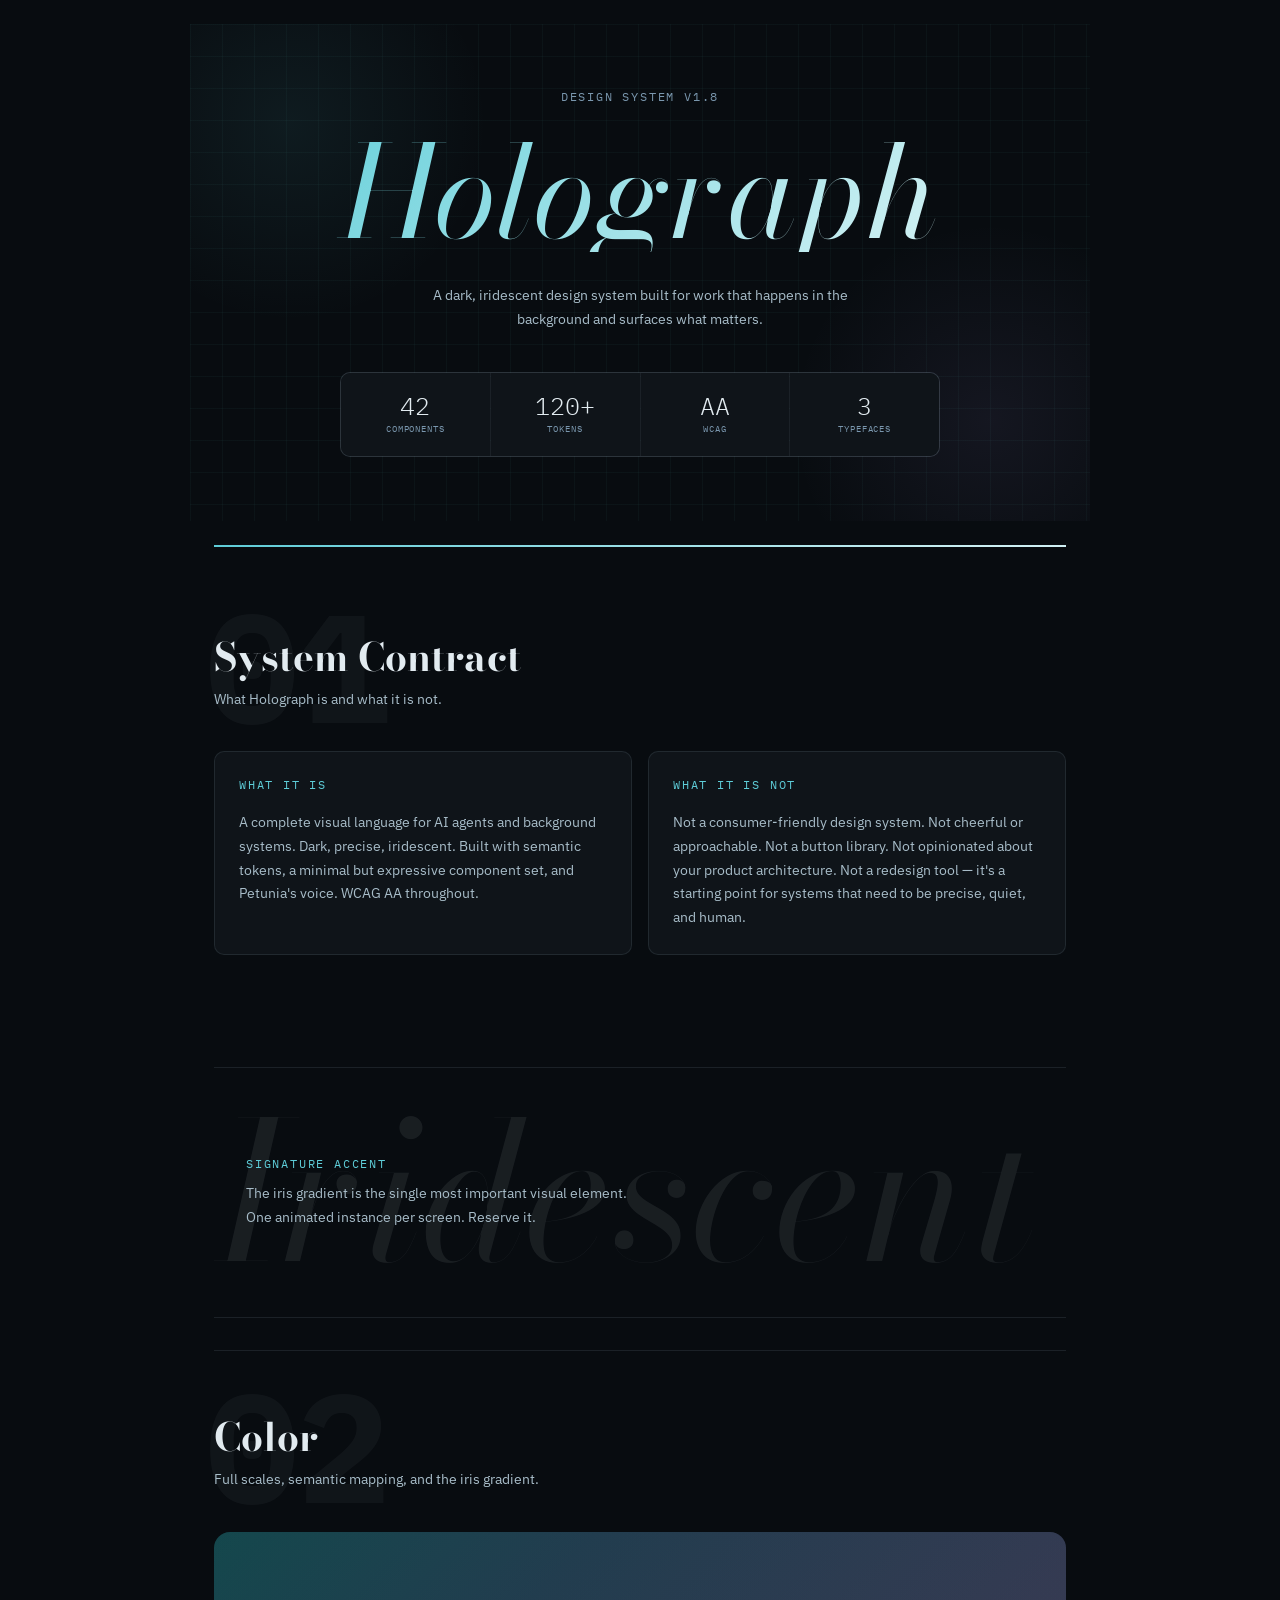
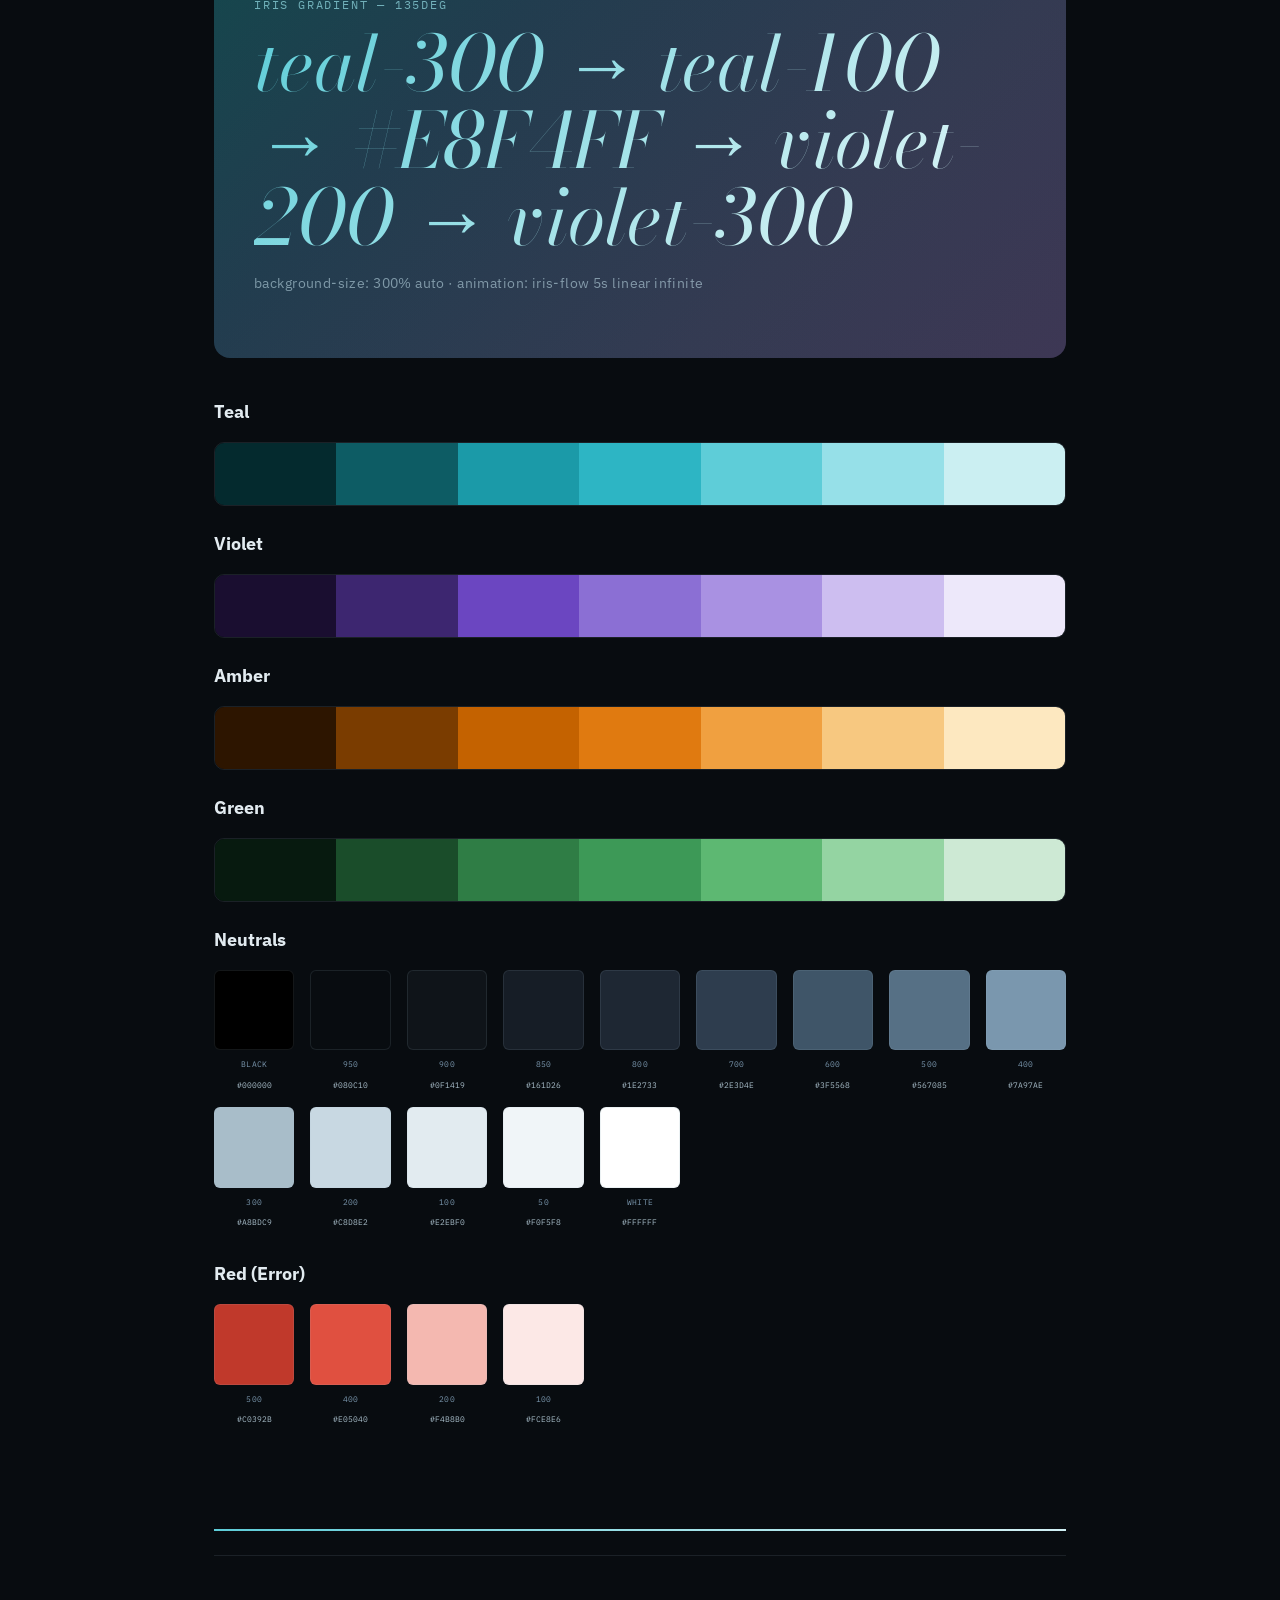
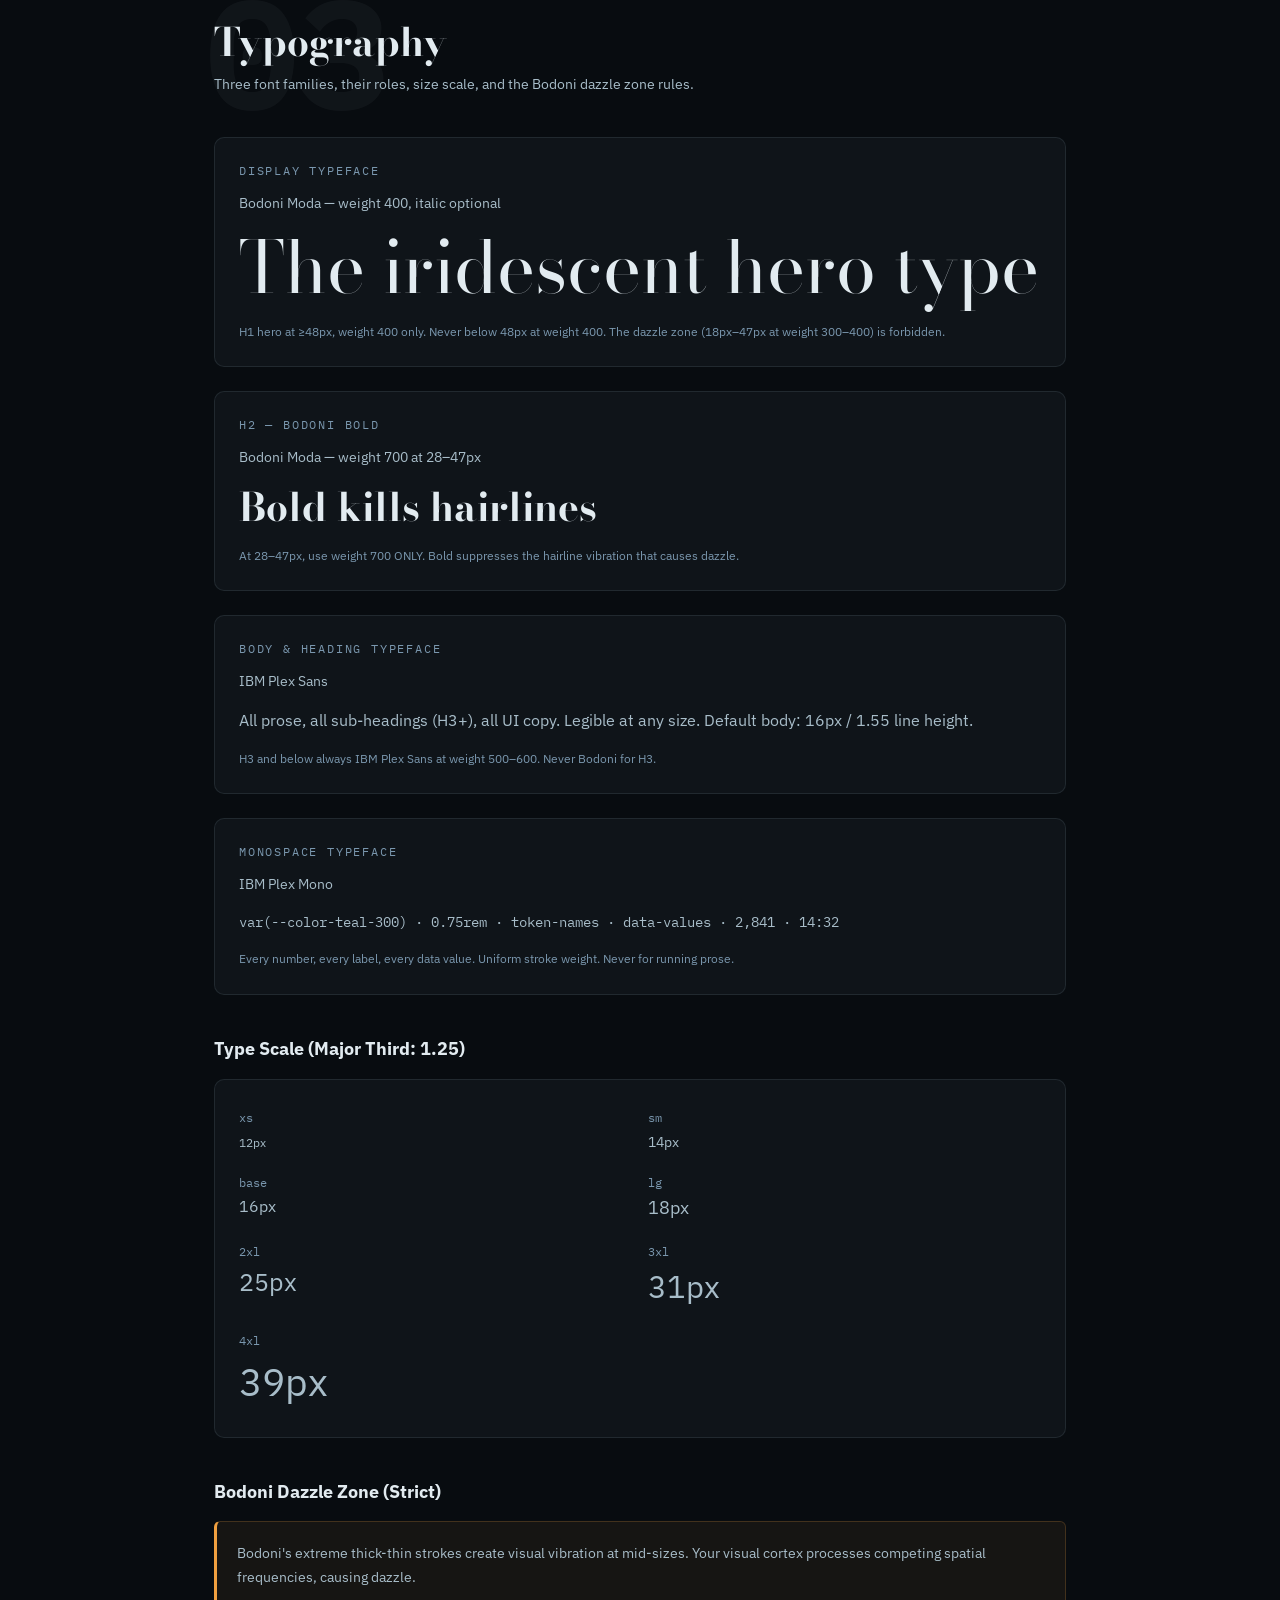
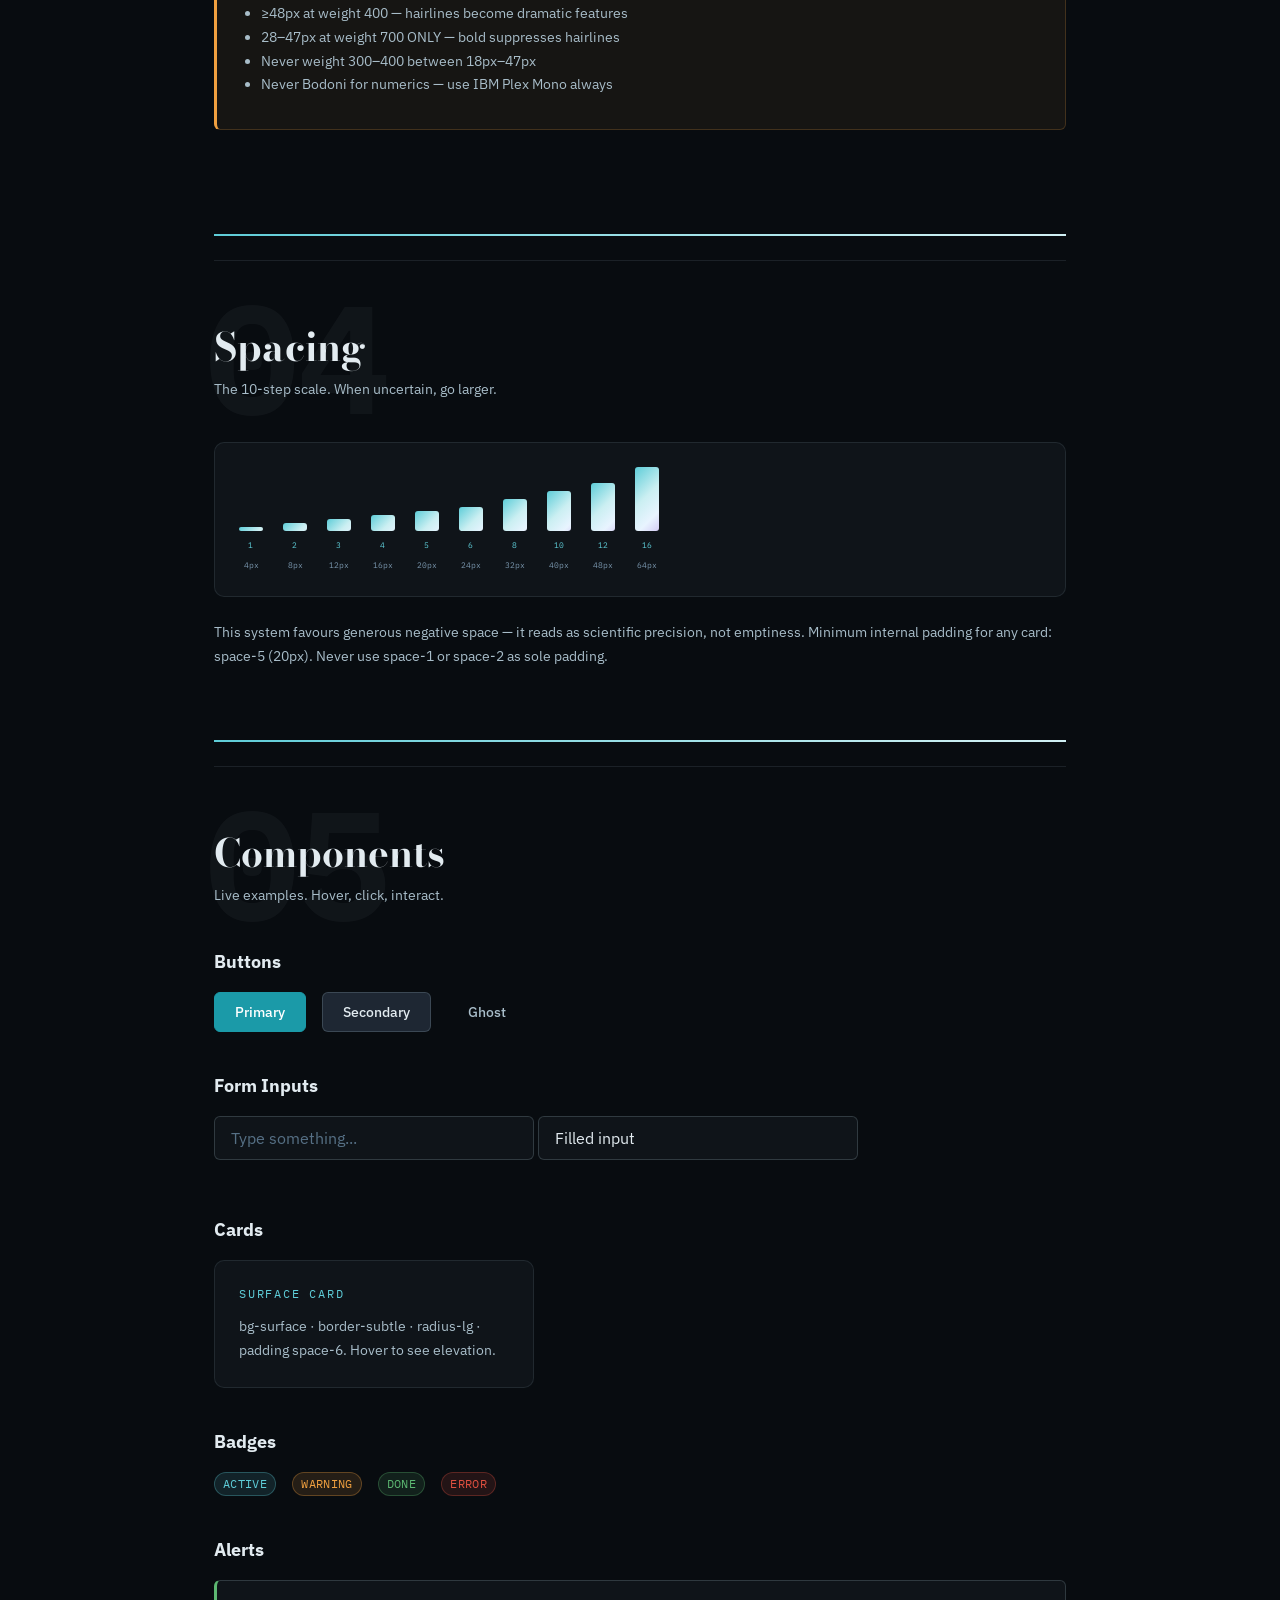
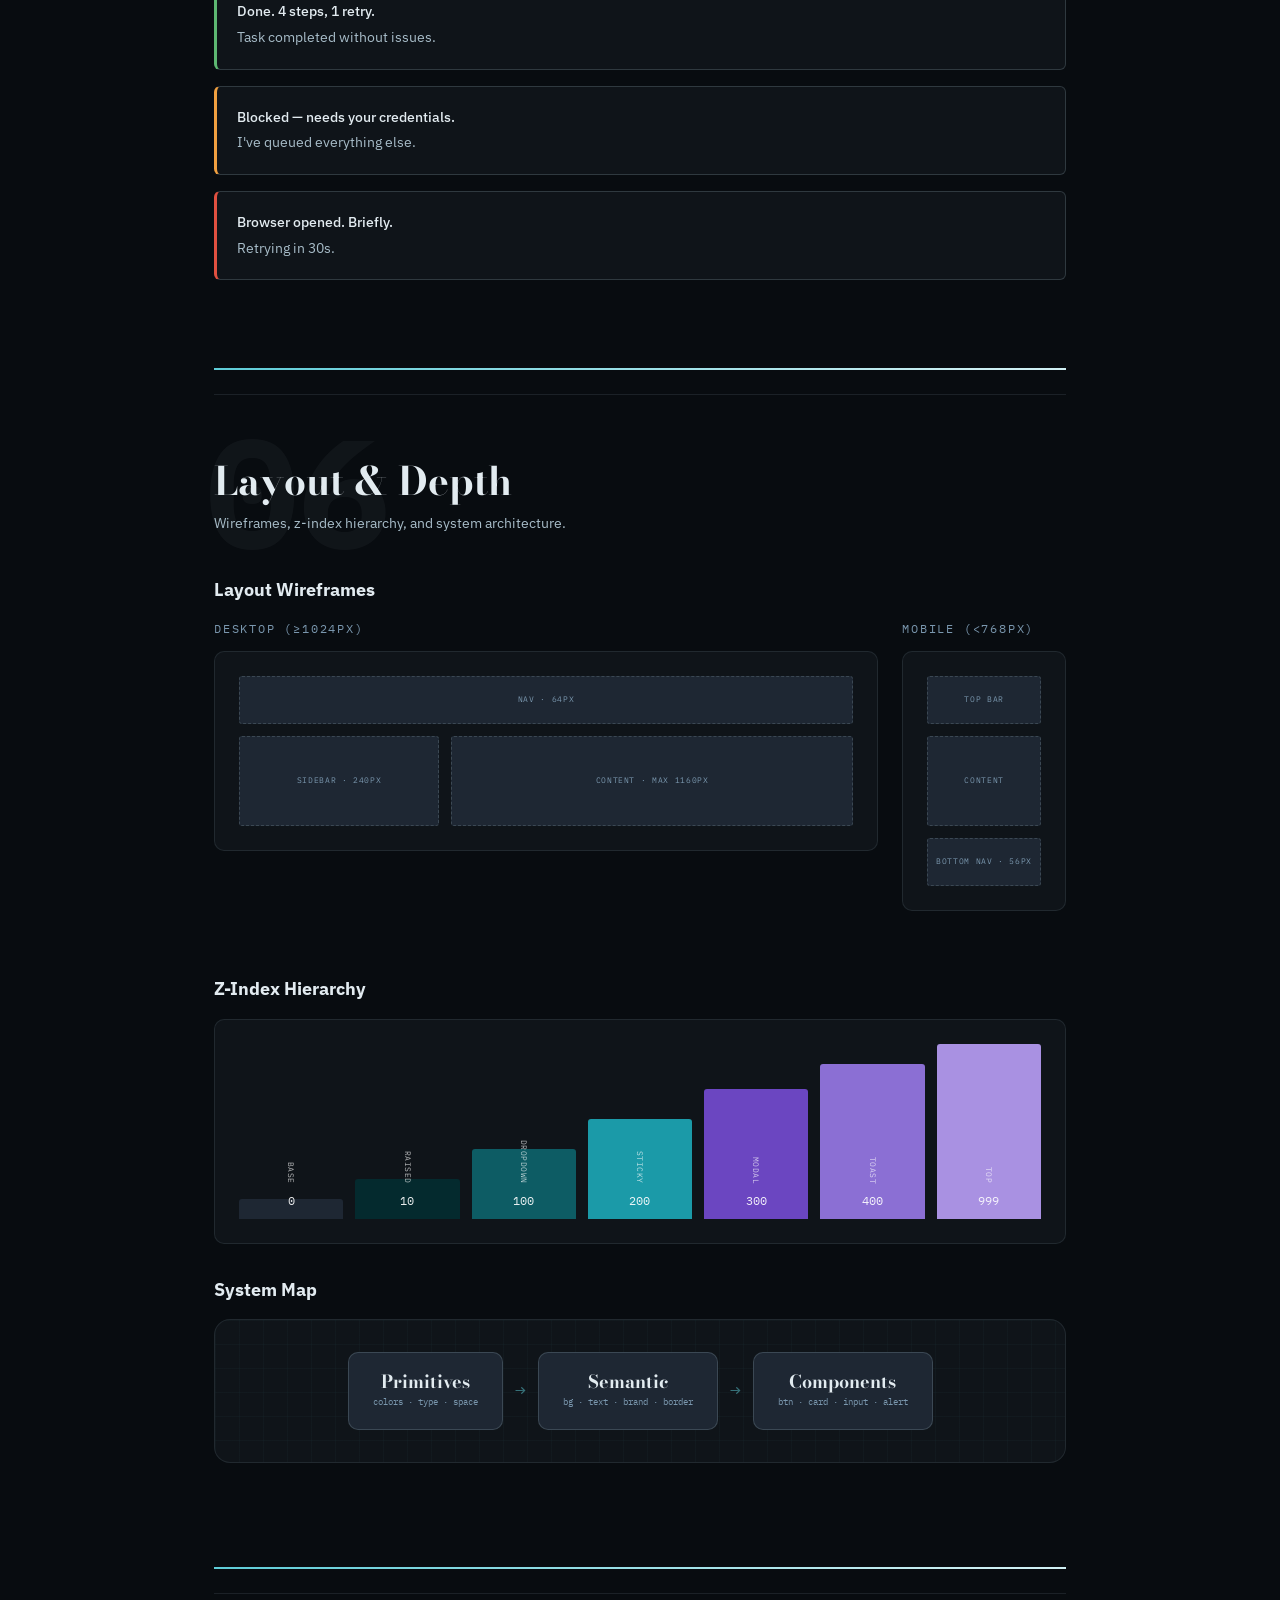
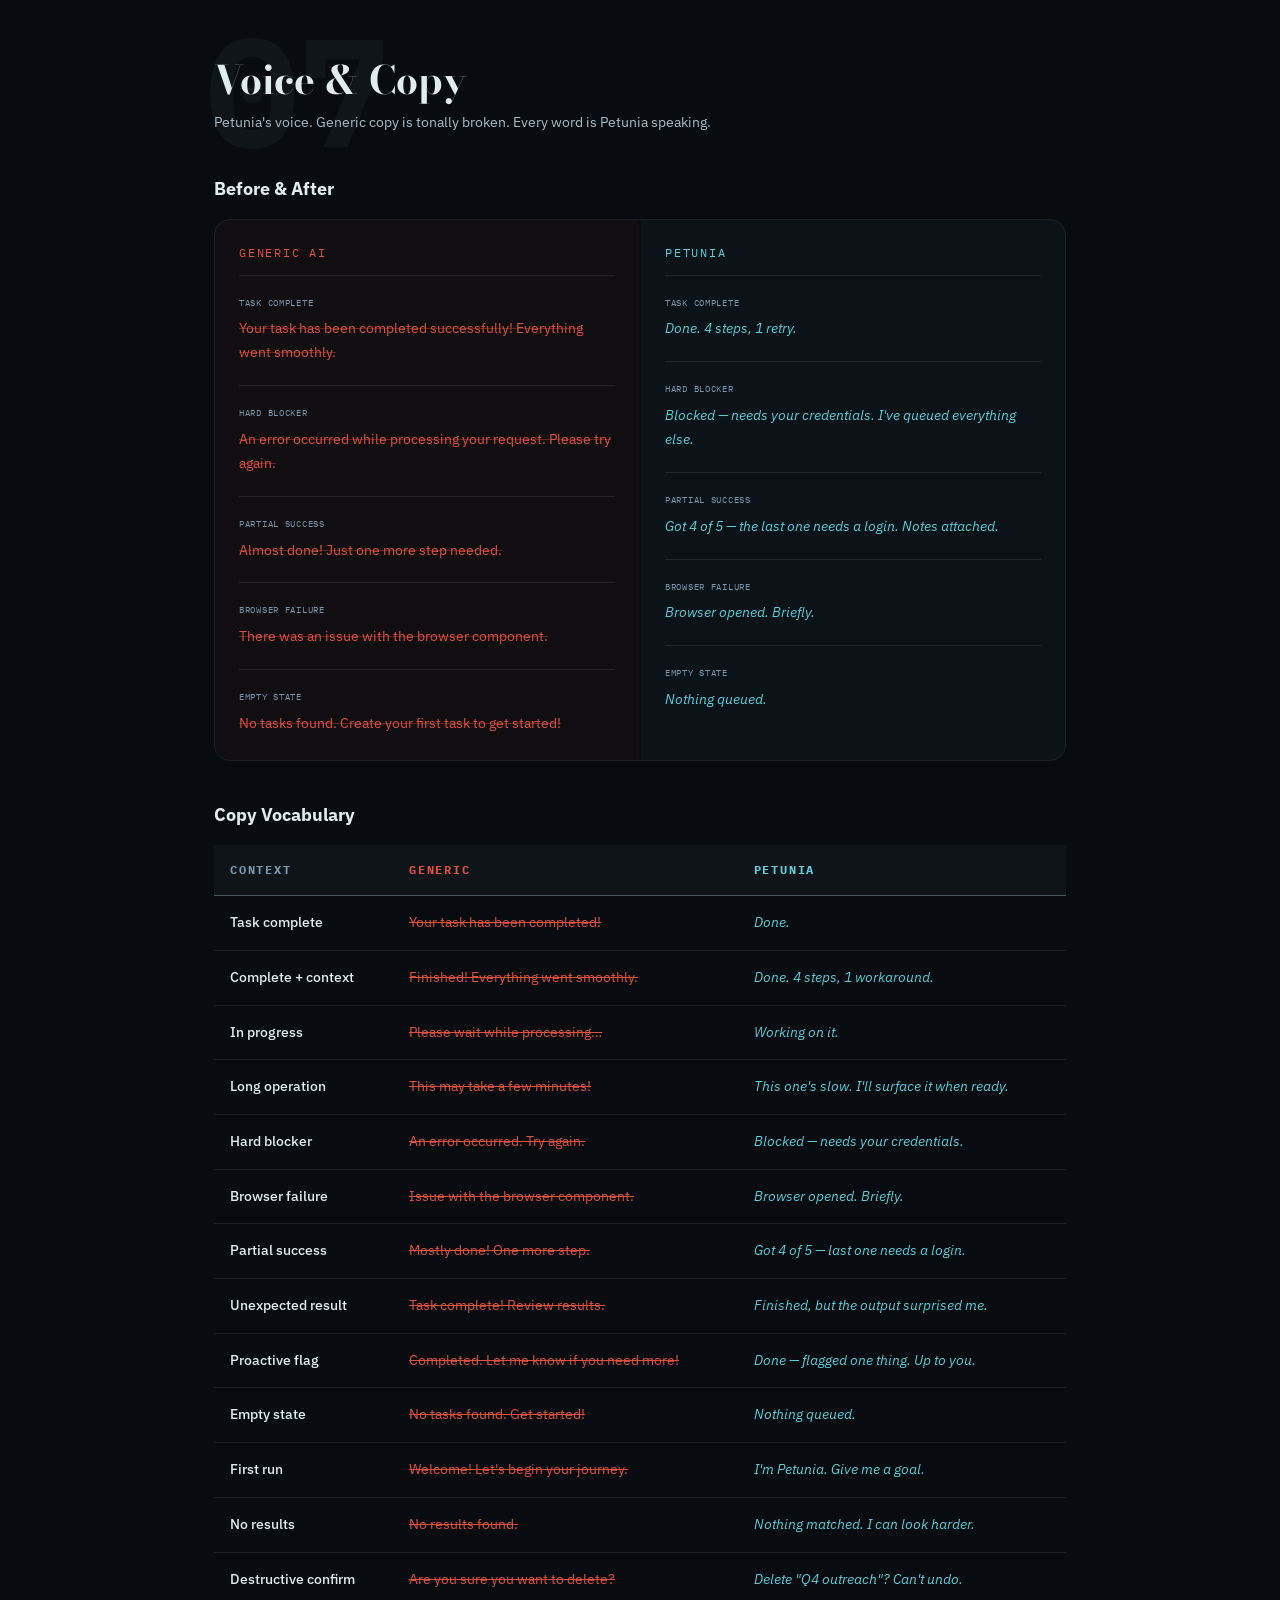
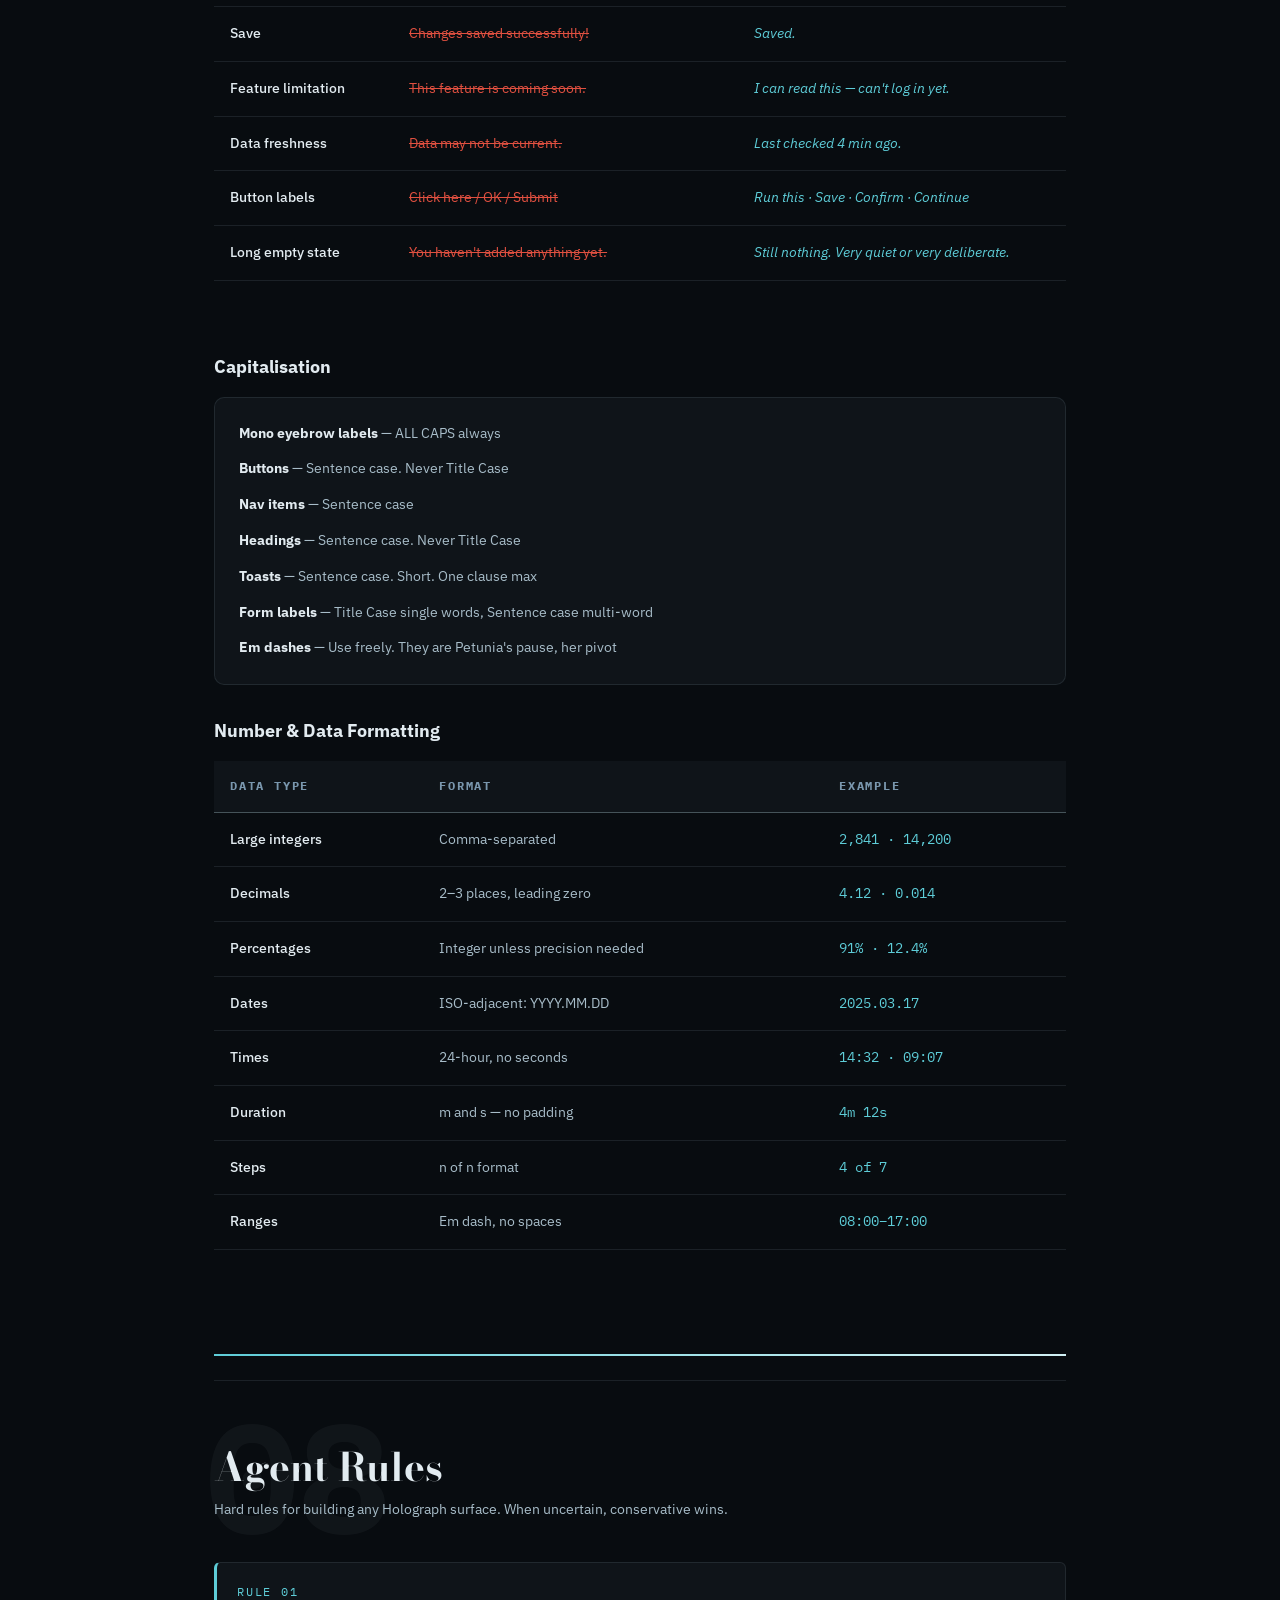
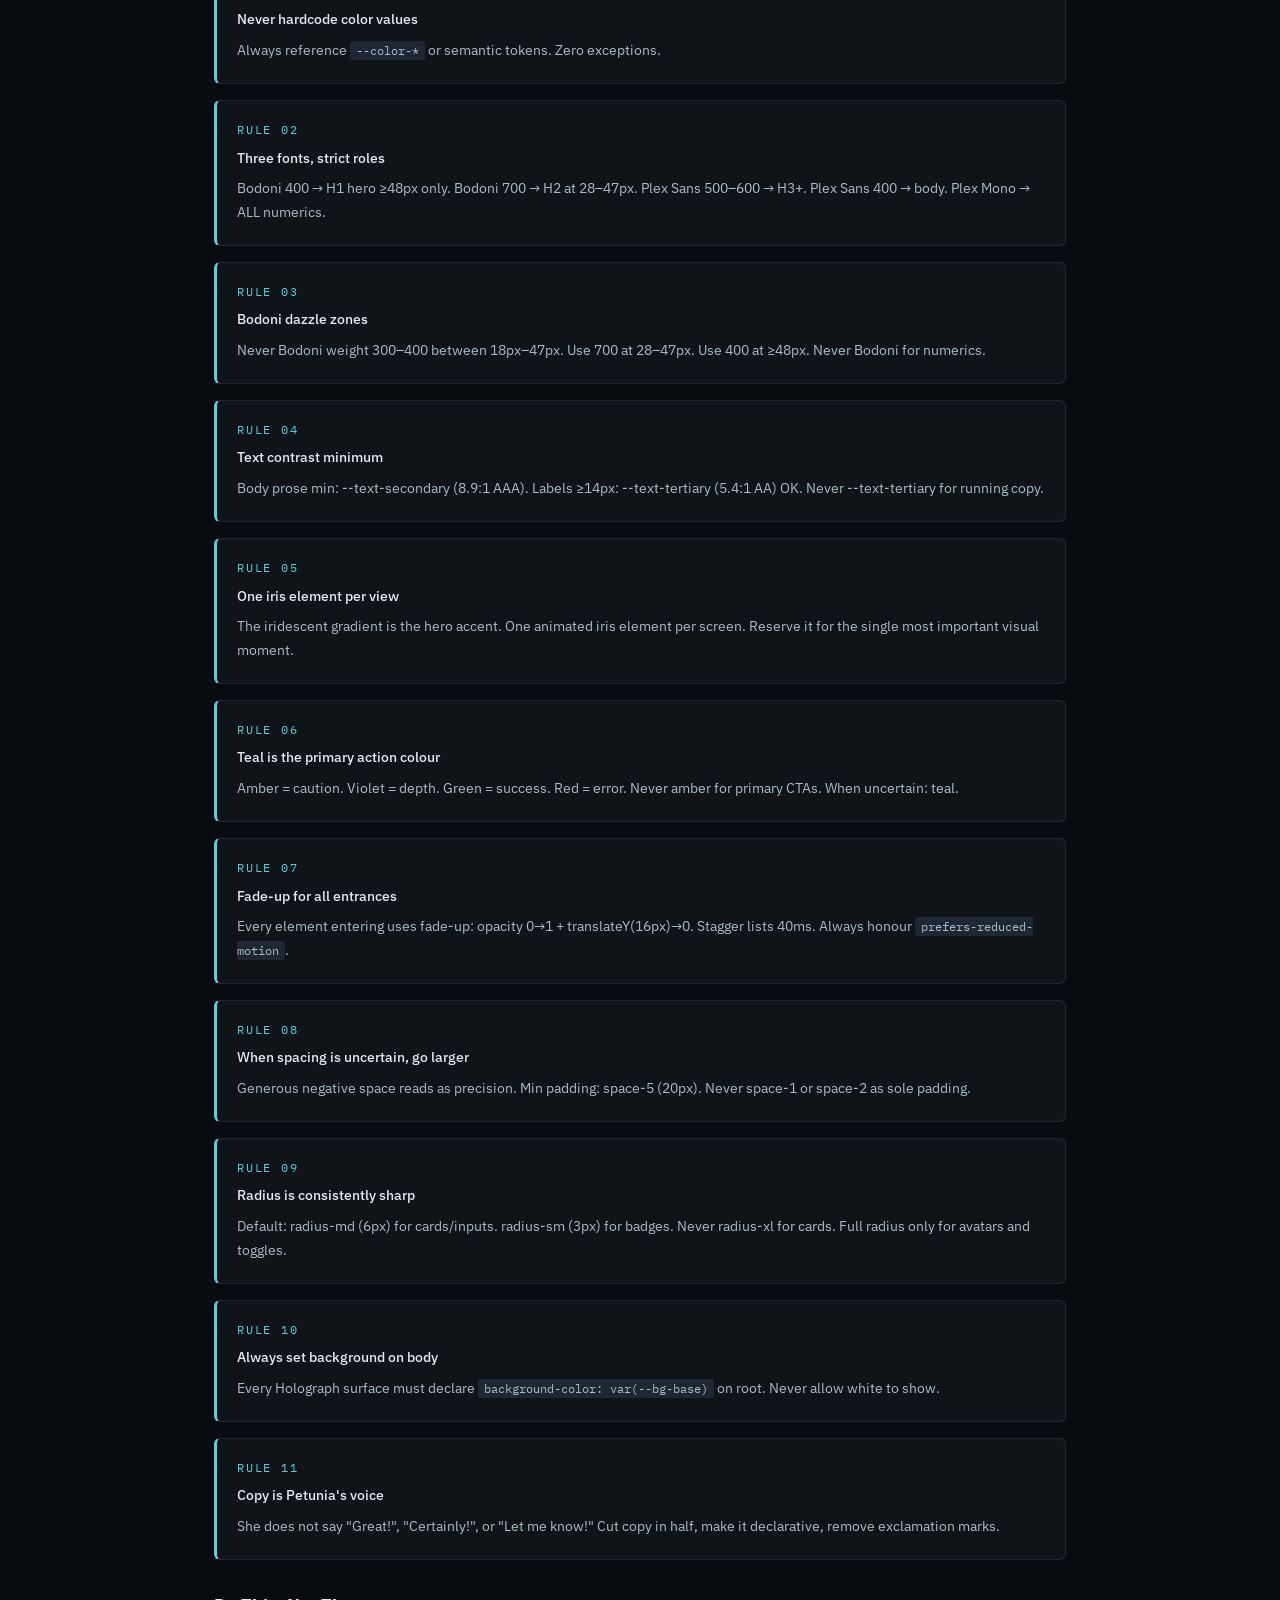
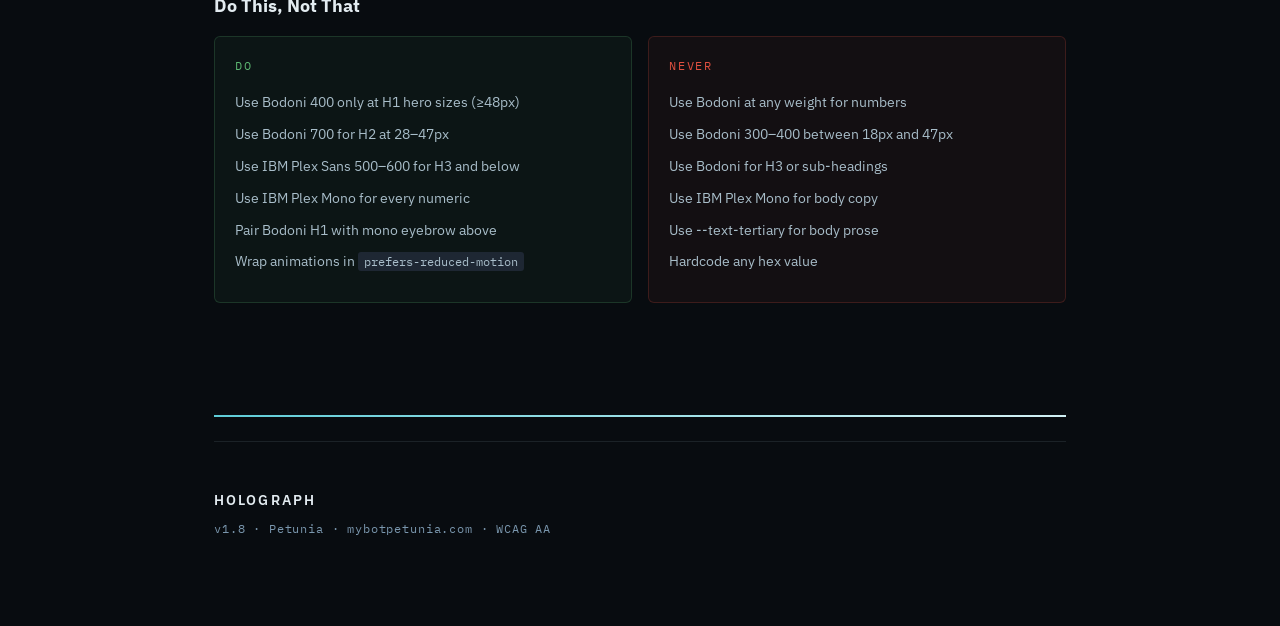
==== commit 9ce2df2d: "fix: copy full design system to root index.html (Vercel serves from root)" ====
--- a/index.html
+++ b/index.html
@@ -3,116 +3,1096 @@
 <head>
   <meta charset="UTF-8">
   <meta name="viewport" content="width=device-width, initial-scale=1.0">
-  <title>Petunia Design System Reference</title>
+  <title>Holograph — Design System v1.8</title>
+  <link rel="icon" href="data:image/svg+xml,<svg xmlns='http://www.w3.org/2000/svg' viewBox='0 0 100 100'><text x='50' y='50' dominant-baseline='central' text-anchor='middle' font-size='80'>🌸</text></svg>">
+  <meta name="theme-color" content="#080C10">
   <link rel="preconnect" href="https://fonts.googleapis.com">
-  <link href="https://fonts.googleapis.com/css2?family=Bodoni+Moda:ital,opsz,wght@0,6..96,400;0,6..96,700;1,6..96,400;1,6..96,700&family=IBM+Plex+Mono:wght@300;400;500&family=IBM+Plex+Sans:ital,wght@0,300;0,400;0,500;1,300;1,400&display=swap" rel="stylesheet">
+  <link href="https://fonts.googleapis.com/css2?family=Bodoni+Moda:ital,opsz,wght@0,6..96,400;0,6..96,700;1,6..96,300&family=IBM+Plex+Mono:wght@300;400;500&family=IBM+Plex+Sans:ital,wght@0,300;0,400;0,500;1,400&display=swap" rel="stylesheet">
   <style>
+    /* ═══════════════════════════════════════════════════════════
+       HOLOGRAPH DESIGN SYSTEM v1.8
+       Built for: Petunia · mybotpetunia.com
+       Visual language: dark, iridescent, precise
+       Typography: Bodoni Moda (display) + IBM Plex Sans (body)
+                   + IBM Plex Mono (labels / data / code)
+       WCAG AA compliant · SIL Open Font License
+    ═══════════════════════════════════════════════════════════ */
     :root {
-      --bg-base: #080C10;
-      --text-primary: #E2EBF0;
-      --text-secondary: #B4C8D6;
-      --text-tertiary: #7A97AE;
-      --brand-teal: #5ECDD8;
-      --brand-violet: #A991E2;
-      --border-subtle: rgba(94,205,216,.08);
-      --font-display: 'Bodoni Moda', Georgia, serif;
-      --font-body: 'IBM Plex Sans', sans-serif;
-      --font-mono: 'IBM Plex Mono', monospace;
-    }
-    
-    *, *::before, *::after { box-sizing: border-box; margin: 0; padding: 0; }
-    
+      --color-black:       #000000;
+      --color-neutral-950: #080C10;
+      --color-neutral-900: #0F1419;
+      --color-neutral-850: #161D26;
+      --color-neutral-800: #1E2733;
+      --color-neutral-700: #2E3D4E;
+      --color-neutral-600: #3F5568;
+      --color-neutral-500: #567085;
+      --color-neutral-400: #7A97AE;
+      --color-neutral-300: #A8BDC9;
+      --color-neutral-200: #C8D8E2;
+      --color-neutral-100: #E2EBF0;
+      --color-neutral-50:  #F0F5F8;
+      --color-white:       #FFFFFF;
+      --color-teal-900:  #042A2E;
+      --color-teal-700:  #0D5C64;
+      --color-teal-500:  #1B9AA8;
+      --color-teal-400:  #2DB5C4;
+      --color-teal-300:  #5ECDD8;
+      --color-teal-200:  #96E0E8;
+      --color-teal-100:  #CBEFF2;
+      --color-violet-900: #1A0E30;
+      --color-violet-700: #3D2670;
+      --color-violet-500: #6B46C1;
+      --color-violet-400: #8B6FD4;
+      --color-violet-300: #A991E2;
+      --color-violet-200: #CDBEF0;
+      --color-violet-100: #EDE8FA;
+      --color-amber-900: #2D1500;
+      --color-amber-700: #7A3C00;
+      --color-amber-500: #C46200;
+      --color-amber-400: #E07A10;
+      --color-amber-300: #F0A040;
+      --color-amber-200: #F7C880;
+      --color-amber-100: #FDE8C0;
+      --color-green-900: #071A0F;
+      --color-green-700: #1A4D2A;
+      --color-green-500: #2F7D45;
+      --color-green-400: #3D9957;
+      --color-green-300: #5DB872;
+      --color-green-200: #94D4A2;
+      --color-green-100: #CDE9D4;
+      --color-red-500: #C0392B;
+      --color-red-400: #E05040;
+      --color-red-200: #F4B8B0;
+      --color-red-100: #FCE8E6;
+      --bg-base:      var(--color-neutral-950);
+      --bg-surface:   var(--color-neutral-900);
+      --bg-overlay:   var(--color-neutral-850);
+      --bg-raised:    var(--color-neutral-800);
+      --bg-subtle:    var(--color-neutral-700);
+      --text-primary:    var(--color-neutral-100);
+      --text-secondary:  var(--color-neutral-300);
+      --text-tertiary:   var(--color-neutral-400);
+      --text-placeholder:var(--color-neutral-500);
+      --text-disabled:   var(--color-neutral-600);
+      --brand-teal:      var(--color-teal-300);
+      --brand-teal-dim:  var(--color-teal-500);
+      --brand-violet:    var(--color-violet-300);
+      --brand-amber:     var(--color-amber-300);
+      --brand-green:     var(--color-green-300);
+      --iris-gradient: linear-gradient(135deg,
+        var(--color-teal-300) 0%, var(--color-teal-100) 30%,
+        #E8F4FF 50%, var(--color-violet-200) 70%, var(--color-violet-300) 100%);
+      --iris-gradient-h: linear-gradient(90deg,
+        var(--color-teal-400) 0%, #C8E8F0 40%, #FFFFFF 55%, var(--color-violet-300) 100%);
+      --space-1:  0.25rem;  --space-2:  0.5rem;   --space-3:  0.75rem;
+      --space-4:  1rem;     --space-5:  1.25rem;   --space-6:  1.5rem;
+      --space-8:  2rem;     --space-10: 2.5rem;    --space-12: 3rem;
+      --space-16: 4rem;
+      --font-display: 'Bodoni Moda', serif;
+      --font-body:    'IBM Plex Sans', sans-serif;
+      --font-mono:    'IBM Plex Mono', monospace;
+      --text-xs: 0.75rem; --text-sm: 0.875rem; --text-base: 1rem;
+      --text-lg: 1.125rem; --text-2xl: 1.563rem; --text-3xl: 1.953rem; --text-4xl: 2.441rem;
+      --leading-tight: 1.15; --leading-snug: 1.35;
+      --leading-normal: 1.55; --leading-relaxed: 1.7;
+      --tracking-tight: -0.02em; --tracking-normal: 0;
+      --tracking-wide: 0.03em; --tracking-wider: 0.07em; --tracking-widest: 0.15em;
+      --weight-light: 300; --weight-regular: 400; --weight-medium: 500; --weight-bold: 700;
+      --radius-sm: 3px; --radius-md: 6px; --radius-lg: 10px; --radius-xl: 16px;
+      --border-subtle:  rgba(162,189,201,0.12);
+      --border-default: rgba(162,189,201,0.22);
+      --border-strong:  rgba(162,189,201,0.40);
+      --border-focus:   var(--color-teal-300);
+      --border-error:   var(--color-red-400);
+      --border-amber:   rgba(240,160,64,0.45);
+      --shadow-sm: 0 1px 3px rgba(0,0,0,0.4), 0 1px 2px rgba(0,0,0,0.3);
+      --shadow-md: 0 4px 12px rgba(0,0,0,0.5), 0 2px 4px rgba(0,0,0,0.3);
+      --shadow-lg: 0 10px 30px rgba(0,0,0,0.6), 0 4px 8px rgba(0,0,0,0.3);
+      --shadow-teal: 0 0 0 3px rgba(94,205,216,0.25);
+      --ease-default: cubic-bezier(0.4,0,0.2,1);
+      --ease-out: cubic-bezier(0,0,0.2,1);
+      --ease-spring: cubic-bezier(0.34,1.56,0.64,1);
+      --duration-fast: 100ms; --duration-base: 180ms; --duration-slow: 320ms;
+      --z-base: 0; --z-raised: 10; --z-dropdown: 100; --z-sticky: 200;
+      --z-modal: 300; --z-toast: 400; --z-top: 999;
+    }
+
+    * { box-sizing: border-box; margin: 0; padding: 0; }
+    html { font-size: 16px; scroll-behavior: smooth; }
     body {
-      background: var(--bg-base);
-      color: var(--text-primary);
+      background-color: var(--bg-base);
+      color: var(--text-secondary);
       font-family: var(--font-body);
-      padding: 48px 24px;
-      min-height: 100vh;
-    }
-    
-    .container {
-      max-width: 800px;
-      margin: 0 auto;
-    }
-    
-    h1 {
-      font-family: var(--font-display);
-      font-size: clamp(32px, 6vw, 56px);
-      font-weight: 400;
-      line-height: 1.1;
-      margin-bottom: 24px;
-      background: linear-gradient(90deg, #5ECDD8, #B8E8EE, #A991E2);
-      -webkit-background-clip: text;
-      -webkit-text-fill-color: transparent;
+      font-size: var(--text-base);
+      line-height: var(--leading-normal);
+      -webkit-font-smoothing: antialiased;
+      overflow-x: hidden;
+    }
+    ::selection { background: rgba(94,205,216,0.25); color: var(--text-primary); }
+
+    @keyframes iris-flow {
+      0%   { background-position: 0% 50%; }
+      50%  { background-position: 100% 50%; }
+      100% { background-position: 0% 50%; }
+    }
+    @keyframes fade-up {
+      from { opacity: 0; transform: translateY(16px); }
+      to   { opacity: 1; transform: translateY(0); }
+    }
+    @media (prefers-reduced-motion: reduce) {
+      * { animation-duration: 0.01ms !important; animation-iteration-count: 1 !important; transition-duration: 0.01ms !important; }
+    }
+
+    /* ── LAYOUT ── */
+    main { max-width: 900px; margin: 0 auto; padding: var(--space-6); }
+
+    /* ── HERO ── */
+    .hero {
+      position: relative;
+      padding: var(--space-16) var(--space-8);
+      margin: 0 calc(-1 * var(--space-6));
+      overflow: hidden;
+      text-align: center;
+    }
+    .hero-grid {
+      position: absolute; inset: 0;
+      background-image:
+        linear-gradient(rgba(94,205,216,0.04) 1px, transparent 1px),
+        linear-gradient(90deg, rgba(94,205,216,0.04) 1px, transparent 1px);
+      background-size: 32px 32px;
+    }
+    .hero-glow-1 {
+      position: absolute; width: 400px; height: 400px; top: -100px; left: -100px;
+      background: radial-gradient(circle, rgba(94,205,216,0.08) 0%, transparent 70%);
+      pointer-events: none;
+    }
+    .hero-glow-2 {
+      position: absolute; width: 400px; height: 400px; bottom: -100px; right: -100px;
+      background: radial-gradient(circle, rgba(169,145,226,0.08) 0%, transparent 70%);
+      pointer-events: none;
+    }
+    .hero-content { position: relative; z-index: 1; }
+    .hero-eyebrow {
+      font-family: var(--font-mono); font-size: var(--text-xs);
+      letter-spacing: var(--tracking-widest); text-transform: uppercase;
+      color: var(--text-tertiary); margin-bottom: var(--space-6);
+    }
+    .hero-title {
+      font-family: var(--font-display); font-size: clamp(4rem, 14vw, 8rem);
+      font-weight: 400; font-style: italic; line-height: 0.95;
+      background: var(--iris-gradient); background-size: 300% auto;
+      animation: iris-flow 5s linear infinite;
+      -webkit-background-clip: text; -webkit-text-fill-color: transparent;
+      background-clip: text; margin-bottom: var(--space-8);
+    }
+    .hero-desc {
+      font-size: var(--text-sm); color: var(--text-secondary);
+      max-width: 480px; margin: 0 auto var(--space-10);
+      line-height: var(--leading-relaxed);
+    }
+    .hero-stats {
+      display: flex; justify-content: center; gap: 1px;
+      background: var(--border-subtle); border-radius: var(--radius-lg);
+      overflow: hidden; border: 1px solid var(--border-subtle);
+      max-width: 600px; margin: 0 auto;
+    }
+    .hero-stat {
+      flex: 1; background: var(--bg-surface); padding: var(--space-5) var(--space-4);
+      text-align: center;
+    }
+    .hero-stat-val {
+      font-family: var(--font-mono); font-size: var(--text-2xl);
+      font-weight: 300; color: var(--text-primary); line-height: 1;
+      margin-bottom: var(--space-1);
+    }
+    .hero-stat-label {
+      font-family: var(--font-mono); font-size: 9px;
+      letter-spacing: 0.1em; text-transform: uppercase;
+      color: var(--text-tertiary);
+    }
+
+    /* ── SECTION STYLES ── */
+    section {
+      padding: var(--space-16) 0 var(--space-12);
+      border-top: 1px solid var(--border-subtle);
+      animation: fade-up 0.6s ease-out both;
+    }
+    section:first-of-type { border-top: none; }
+    .sec-head { display: flex; align-items: baseline; gap: var(--space-4);
+      margin-bottom: var(--space-10); position: relative; }
+    .sec-num {
+      font-family: var(--font-mono); font-size: clamp(5rem, 12vw, 10rem);
+      font-weight: 700; color: var(--text-primary); opacity: 0.04;
+      line-height: 1; position: absolute; left: -0.5rem; top: 50%;
+      transform: translateY(-55%); pointer-events: none; user-select: none;
+    }
+    .sec-head > div { position: relative; z-index: 1; }
+    .sec-title {
+      font-family: var(--font-display); font-size: clamp(1.5rem, 6vw, var(--text-4xl));
+      font-weight: 700; color: var(--text-primary); line-height: var(--leading-tight);
+    }
+    .sec-desc {
+      font-size: var(--text-sm); color: var(--text-secondary);
+      margin-top: var(--space-2); line-height: var(--leading-relaxed);
+    }
+    .sub { font-family: var(--font-body); font-size: var(--text-lg);
+      color: var(--text-primary); margin-bottom: var(--space-4); }
+    .sub-mt { margin-top: var(--space-10); }
+    .label {
+      font-family: var(--font-mono); font-size: var(--text-xs);
+      letter-spacing: var(--tracking-widest); text-transform: uppercase;
+      color: var(--text-tertiary); margin-bottom: var(--space-3);
+    }
+
+    /* ── DIVIDER ── */
+    .div-iris {
+      height: 2px; background: var(--iris-gradient);
+      background-size: 300% auto; animation: iris-flow 5s linear infinite;
+      margin: var(--space-6) 0;
+    }
+
+    /* ── BODONI BLEED ── oversized italic at 8% opacity */
+    .bodoni-bleed {
+      overflow: hidden; padding: var(--space-10) 0; margin: var(--space-8) 0;
+      border-top: 1px solid var(--border-subtle);
+      border-bottom: 1px solid var(--border-subtle);
+      position: relative;
+    }
+    .bodoni-bleed-text {
+      font-family: var(--font-display); font-size: clamp(5rem, 16vw, 12rem);
+      font-weight: 300; font-style: italic; line-height: 0.88;
+      color: var(--text-primary); opacity: 0.08;
+      white-space: nowrap; pointer-events: none; user-select: none;
+    }
+    .bodoni-bleed-fg {
+      position: absolute; inset: 0; display: flex;
+      flex-direction: column; justify-content: center;
+      padding: 0 var(--space-8);
+    }
+    .bodoni-bleed-fg .label { color: var(--brand-teal); margin-bottom: var(--space-2); }
+    .bodoni-bleed-fg p {
+      font-size: var(--text-sm); color: var(--text-secondary);
+      max-width: 400px; line-height: var(--leading-relaxed);
+    }
+
+    /* ── IRIS SHOWCASE ── */
+    .iris-showcase {
+      position: relative; overflow: hidden; border-radius: var(--radius-xl);
+      margin-bottom: var(--space-10); padding: var(--space-16) var(--space-10);
+      background: linear-gradient(135deg, var(--color-teal-900) 0%, #0A1A2E 30%, var(--color-violet-900) 100%);
+    }
+    .iris-showcase-glow {
+      position: absolute; inset: 0; background: var(--iris-gradient);
+      background-size: 300% auto; animation: iris-flow 5s linear infinite; opacity: 0.18;
+    }
+    .iris-showcase-content { position: relative; z-index: 1; }
+    .iris-showcase-text {
+      font-family: var(--font-display); font-size: clamp(2.5rem, 6vw, 5rem);
+      font-weight: 300; font-style: italic; line-height: 1.0;
+      background: var(--iris-gradient); background-size: 300% auto;
+      animation: iris-flow 5s linear infinite;
+      -webkit-background-clip: text; -webkit-text-fill-color: transparent;
       background-clip: text;
     }
-    
-    p {
-      font-size: 16px;
-      line-height: 1.7;
-      color: var(--text-secondary);
-      margin-bottom: 32px;
-    }
-    
-    .links {
-      display: flex;
-      flex-direction: column;
-      gap: 16px;
-      margin-top: 48px;
-    }
-    
-    a {
-      display: inline-block;
-      font-family: var(--font-mono);
-      font-size: 13px;
-      letter-spacing: 0.05em;
-      color: var(--brand-teal);
-      text-decoration: none;
-      border: 1px solid var(--brand-teal);
-      padding: 12px 24px;
-      border-radius: 4px;
-      transition: all 0.2s;
-    }
-    
-    a:hover {
-      background: var(--brand-teal);
-      color: var(--bg-base);
-    }
-    
-    .eyebrow {
-      font-family: var(--font-mono);
-      font-size: 10px;
-      letter-spacing: 0.14em;
-      text-transform: uppercase;
-      color: var(--text-tertiary);
-      margin-bottom: 16px;
-    }
-    
-    @media (max-width: 600px) {
-      body { padding: 32px 20px; }
-      h1 { font-size: 36px; }
-      .links { gap: 12px; }
-      a { padding: 10px 18px; font-size: 12px; }
+    .iris-showcase-sub {
+      font-family: var(--font-body); font-size: var(--text-sm);
+      color: rgba(200,230,240,0.55); margin-top: var(--space-4);
+      letter-spacing: var(--tracking-wide);
+    }
+
+    /* ── COLOR BAND ── horizontal gradient strip */
+    .color-band {
+      display: flex; height: 64px; border-radius: var(--radius-lg);
+      overflow: hidden; margin-bottom: var(--space-6);
+      border: 1px solid var(--border-subtle);
+    }
+    .color-band-swatch {
+      flex: 1; position: relative; cursor: default;
+      transition: flex 0.3s var(--ease-out);
+    }
+    .color-band-swatch:hover { flex: 3; }
+    .cb-label {
+      position: absolute; bottom: var(--space-2); left: var(--space-3);
+      font-family: var(--font-mono); font-size: 9px; letter-spacing: 0.08em;
+      text-transform: uppercase; color: rgba(255,255,255,0.65);
+      opacity: 0; transition: opacity 0.2s; white-space: nowrap;
+    }
+    .color-band-swatch:hover .cb-label { opacity: 1; }
+
+    /* ── SWATCH GRID ── */
+    .swatch-grid {
+      display: grid; grid-template-columns: repeat(auto-fill, minmax(80px, 1fr));
+      gap: var(--space-4); margin-bottom: var(--space-8);
+    }
+    .sw { display: flex; flex-direction: column; gap: var(--space-2); text-align: center; }
+    .sw-box { width: 100%; aspect-ratio: 1; border-radius: var(--radius-md); border: 1px solid var(--border-subtle); }
+    .sw-tok { font-family: var(--font-mono); font-size: 8px; letter-spacing: var(--tracking-wide); color: var(--text-tertiary); text-transform: uppercase; }
+    .sw-hex { font-family: var(--font-mono); font-size: 8px; color: var(--text-secondary); }
+
+    /* ── TYPE SPECIMENS ── */
+    .type-card {
+      background: var(--bg-surface); border: 1px solid var(--border-subtle);
+      border-radius: var(--radius-lg); padding: var(--space-6);
+      margin-bottom: var(--space-6);
+    }
+    .type-card .label { margin-bottom: var(--space-3); }
+    .type-card .family {
+      font-size: var(--text-sm); color: var(--text-secondary); margin-bottom: var(--space-2);
+    }
+    .type-card .specimen { margin: var(--space-4) 0; }
+    .type-card .note {
+      font-size: var(--text-xs); color: var(--text-tertiary); line-height: var(--leading-relaxed);
+    }
+
+    /* ── CARDS ── */
+    .card-row { display: grid; grid-template-columns: 1fr 1fr; gap: var(--space-4); margin-bottom: var(--space-8); }
+    .card {
+      background: var(--bg-surface); border: 1px solid var(--border-subtle);
+      border-radius: var(--radius-lg); padding: var(--space-6);
+    }
+    .card-title {
+      font-family: var(--font-mono); font-size: var(--text-xs);
+      letter-spacing: var(--tracking-widest); text-transform: uppercase;
+      color: var(--brand-teal); margin-bottom: var(--space-4);
+    }
+    .card-content { font-size: var(--text-sm); line-height: var(--leading-relaxed); }
+
+    /* ── SPACING SCALE VISUAL ── */
+    .spacing-row {
+      display: flex; align-items: flex-end; gap: var(--space-5);
+      padding: var(--space-6); background: var(--bg-surface);
+      border: 1px solid var(--border-subtle); border-radius: var(--radius-lg);
+      margin-bottom: var(--space-4); overflow-x: auto;
+    }
+    .sp-item { display: flex; flex-direction: column; align-items: center; gap: var(--space-2); flex-shrink: 0; }
+    .sp-bar {
+      background: var(--iris-gradient); background-size: 300% auto;
+      animation: iris-flow 5s linear infinite; border-radius: 3px; width: 24px;
+    }
+    .sp-tok { font-family: var(--font-mono); font-size: 8px; color: var(--brand-teal); letter-spacing: 0.06em; text-align: center; }
+    .sp-px { font-family: var(--font-mono); font-size: 8px; color: var(--text-tertiary); }
+
+    /* ── LIVE COMPONENT DEMOS ── */
+    .demo-row { display: flex; flex-wrap: wrap; gap: var(--space-4); margin-bottom: var(--space-8); align-items: center; }
+    .btn-demo {
+      display: inline-flex; align-items: center; justify-content: center;
+      font-family: var(--font-body); font-size: var(--text-sm); font-weight: 500;
+      padding: 10px var(--space-5); border-radius: var(--radius-md);
+      cursor: pointer; transition: all var(--duration-base) var(--ease-default);
+      text-decoration: none; border: 1px solid transparent;
+    }
+    .btn-primary {
+      background: var(--color-teal-500); border-color: var(--color-teal-500); color: white;
+    }
+    .btn-primary:hover { background: var(--color-teal-400); }
+    .btn-primary:focus { box-shadow: var(--shadow-teal); outline: none; }
+    .btn-secondary {
+      background: var(--bg-raised); border-color: var(--border-default); color: var(--text-primary);
+    }
+    .btn-secondary:hover { background: var(--bg-subtle); border-color: var(--border-strong); }
+    .btn-ghost {
+      background: transparent; border-color: transparent; color: var(--text-secondary);
+    }
+    .btn-ghost:hover { background: var(--bg-surface); color: var(--text-primary); }
+
+    .input-demo {
+      background: var(--bg-surface); border: 1px solid var(--border-default);
+      border-radius: var(--radius-md); color: var(--text-primary);
+      padding: 10px var(--space-4); min-height: 44px;
+      font-family: var(--font-body); font-size: var(--text-base);
+      transition: all var(--duration-base) var(--ease-default);
+      width: 100%; max-width: 320px;
+    }
+    .input-demo:hover { border-color: var(--border-strong); }
+    .input-demo:focus { border-color: var(--border-focus); box-shadow: var(--shadow-teal); outline: none; }
+    .input-demo::placeholder { color: var(--text-placeholder); }
+
+    .card-demo {
+      background: var(--bg-surface); border: 1px solid var(--border-subtle);
+      border-radius: var(--radius-lg); padding: var(--space-6);
+      max-width: 320px; transition: all var(--duration-base) var(--ease-default);
+    }
+    .card-demo:hover { border-color: var(--border-default); box-shadow: var(--shadow-md); transform: translateY(-2px); }
+    .card-demo .card-title { margin-bottom: var(--space-3); }
+
+    .badge-demo {
+      font-family: var(--font-mono); font-size: var(--text-xs);
+      letter-spacing: var(--tracking-wide); text-transform: uppercase;
+      padding: 2px 8px; border-radius: 9999px; display: inline-block;
+    }
+    .badge-teal { background: rgba(94,205,216,0.12); color: var(--brand-teal); border: 1px solid rgba(94,205,216,0.3); }
+    .badge-amber { background: rgba(240,160,64,0.12); color: var(--brand-amber); border: 1px solid rgba(240,160,64,0.3); }
+    .badge-green { background: rgba(93,184,114,0.12); color: var(--brand-green); border: 1px solid rgba(93,184,114,0.3); }
+    .badge-red { background: rgba(224,80,64,0.12); color: var(--color-red-400); border: 1px solid rgba(224,80,64,0.3); }
+
+    .alert-demo {
+      background: var(--bg-surface); border: 1px solid var(--border-default);
+      border-left: 3px solid var(--brand-teal); border-radius: var(--radius-md);
+      padding: var(--space-5); margin-bottom: var(--space-4);
+    }
+    .alert-demo.warn { border-left-color: var(--brand-amber); }
+    .alert-demo.err { border-left-color: var(--color-red-400); }
+    .alert-demo.ok { border-left-color: var(--brand-green); }
+    .alert-title {
+      font-family: var(--font-body); font-weight: 500;
+      font-size: var(--text-sm); color: var(--text-primary); margin-bottom: var(--space-1);
+    }
+    .alert-body { font-size: var(--text-sm); }
+
+    /* ── Z-INDEX VISUAL ── */
+    .z-stack { display: flex; align-items: flex-end; gap: var(--space-3);
+      padding: var(--space-6); background: var(--bg-surface);
+      border: 1px solid var(--border-subtle); border-radius: var(--radius-lg);
+      margin-bottom: var(--space-8); min-height: 200px;
+    }
+    .z-bar {
+      flex: 1; border-radius: var(--radius-sm) var(--radius-sm) 0 0;
+      display: flex; flex-direction: column; justify-content: flex-end;
+      align-items: center; padding-bottom: var(--space-2);
+      transition: all var(--duration-base) var(--ease-out);
+    }
+    .z-bar:hover { filter: brightness(1.2); }
+    .z-bar-label {
+      font-family: var(--font-mono); font-size: 8px; letter-spacing: 0.06em;
+      text-transform: uppercase; writing-mode: vertical-rl; text-orientation: mixed;
+      color: rgba(255,255,255,0.7); margin-bottom: var(--space-2);
+    }
+    .z-bar-val {
+      font-family: var(--font-mono); font-size: var(--text-xs); color: rgba(255,255,255,0.9);
+    }
+
+    /* ── SYSTEM MAP (CSS-only flow) ── */
+    .sys-flow {
+      display: flex; align-items: center; justify-content: center;
+      gap: var(--space-3); padding: var(--space-8);
+      background: var(--bg-surface); border: 1px solid var(--border-subtle);
+      border-radius: var(--radius-xl); margin-bottom: var(--space-8);
+      position: relative; overflow: hidden;
+    }
+    .sys-flow-grid {
+      position: absolute; inset: 0;
+      background-image:
+        linear-gradient(rgba(94,205,216,0.03) 1px, transparent 1px),
+        linear-gradient(90deg, rgba(94,205,216,0.03) 1px, transparent 1px);
+      background-size: 24px 24px;
+    }
+    .sys-node {
+      position: relative; z-index: 1;
+      background: var(--bg-raised); border: 1px solid var(--border-default);
+      border-radius: var(--radius-lg); padding: var(--space-5) var(--space-6);
+      text-align: center; transition: all var(--duration-base) var(--ease-out);
+    }
+    .sys-node:hover { transform: translateY(-2px); border-color: var(--brand-teal); }
+    .sys-node-name {
+      font-family: var(--font-display); font-size: var(--text-lg);
+      font-weight: 700; color: var(--text-primary); line-height: 1;
+    }
+    .sys-node-sub {
+      font-family: var(--font-mono); font-size: 9px; color: var(--text-tertiary);
+      margin-top: var(--space-1);
+    }
+    .sys-arrow {
+      position: relative; z-index: 1;
+      font-family: var(--font-mono); font-size: var(--text-lg);
+      color: var(--brand-teal); opacity: 0.5;
+    }
+
+    /* ── LAYOUT WIREFRAME ── */
+    .wireframe {
+      display: grid; gap: var(--space-3); padding: var(--space-6);
+      background: var(--bg-surface); border: 1px solid var(--border-subtle);
+      border-radius: var(--radius-lg); margin-bottom: var(--space-6);
+    }
+    .wf-desktop { grid-template-columns: 200px 1fr; grid-template-rows: 48px 1fr; min-height: 200px; }
+    .wf-mobile { grid-template-columns: 1fr; grid-template-rows: 48px 1fr 48px; min-height: 260px; max-width: 200px; }
+    .wf-block {
+      background: var(--bg-raised); border: 1px dashed var(--border-default);
+      border-radius: var(--radius-sm); display: flex; align-items: center;
+      justify-content: center; padding: var(--space-2);
+    }
+    .wf-block span {
+      font-family: var(--font-mono); font-size: 8px; letter-spacing: 0.08em;
+      text-transform: uppercase; color: var(--text-tertiary);
+    }
+    .wf-nav { grid-column: 1 / -1; }
+    .wf-sidebar { grid-row: 2 / -1; }
+
+    /* ── VOICE TABLE ── */
+    .voice-compare {
+      display: grid; grid-template-columns: 1fr 1fr; gap: 2px;
+      border-radius: var(--radius-xl); overflow: hidden;
+      margin-bottom: var(--space-8); border: 1px solid var(--border-subtle);
+    }
+    .voice-col { padding: var(--space-6); }
+    .voice-col-before { background: rgba(224,80,64,0.04); }
+    .voice-col-after { background: rgba(94,205,216,0.04); }
+    .voice-header {
+      font-family: var(--font-mono); font-size: var(--text-xs);
+      letter-spacing: var(--tracking-widest); text-transform: uppercase;
+      margin-bottom: var(--space-5); padding-bottom: var(--space-3);
+      border-bottom: 1px solid var(--border-subtle);
+    }
+    .voice-item {
+      margin-bottom: var(--space-5); padding-bottom: var(--space-5);
+      border-bottom: 1px solid var(--border-subtle);
+    }
+    .voice-item:last-child { margin-bottom: 0; padding-bottom: 0; border-bottom: none; }
+    .voice-ctx {
+      font-family: var(--font-mono); font-size: 9px; letter-spacing: 0.08em;
+      text-transform: uppercase; color: var(--text-tertiary); margin-bottom: var(--space-2);
+    }
+    .voice-line { font-family: var(--font-body); font-size: var(--text-sm); line-height: var(--leading-relaxed); }
+    .vl-bad { color: var(--color-red-400); text-decoration: line-through; text-decoration-color: rgba(224,80,64,0.4); }
+    .vl-good { color: var(--brand-teal); font-style: italic; }
+
+    /* ── COPY TABLE ── */
+    .copy-tbl { width: 100%; border-collapse: collapse; margin-bottom: var(--space-8); }
+    .copy-tbl thead { background: var(--bg-surface); border-bottom: 1px solid var(--border-strong); }
+    .copy-tbl th {
+      font-family: var(--font-mono); font-size: var(--text-xs);
+      letter-spacing: var(--tracking-widest); text-transform: uppercase;
+      text-align: left; padding: var(--space-4); color: var(--text-tertiary);
+    }
+    .copy-tbl td { padding: var(--space-4); border-bottom: 1px solid var(--border-subtle); font-size: var(--text-sm); }
+    .copy-tbl tbody tr:hover { background: rgba(94,205,216,0.02); }
+    .ctx { color: var(--text-primary); font-weight: 500; }
+    .gen { color: var(--color-red-400); text-decoration: line-through; }
+    .pet { color: var(--brand-teal); font-style: italic; }
+
+    /* ── RULES ── */
+    .rules-grid { display: grid; grid-template-columns: 1fr; gap: var(--space-4); margin-bottom: var(--space-8); }
+    .rule {
+      background: var(--bg-surface); border: 1px solid var(--border-subtle);
+      border-left: 3px solid var(--brand-teal); border-radius: var(--radius-md);
+      padding: var(--space-5);
+    }
+    .rule-num { font-family: var(--font-mono); font-size: var(--text-xs); letter-spacing: var(--tracking-widest); text-transform: uppercase; color: var(--brand-teal); margin-bottom: var(--space-2); }
+    .rule-title { font-family: var(--font-body); font-size: var(--text-sm); font-weight: 500; color: var(--text-primary); margin-bottom: var(--space-2); }
+    .rule-desc { font-size: var(--text-sm); color: var(--text-secondary); line-height: var(--leading-relaxed); }
+
+    /* ── DO / DON'T ── */
+    .do-dont { display: grid; grid-template-columns: 1fr 1fr; gap: var(--space-4); margin-bottom: var(--space-10); }
+    .do-list, .dont-list { padding: var(--space-5); border-radius: var(--radius-md); }
+    .do-list { background: rgba(93,184,114,0.05); border: 1px solid rgba(93,184,114,0.2); }
+    .dont-list { background: rgba(224,80,64,0.05); border: 1px solid rgba(224,80,64,0.2); }
+    .do-list .list-lbl { color: var(--brand-green); }
+    .dont-list .list-lbl { color: var(--color-red-400); }
+    .list-lbl {
+      font-family: var(--font-mono); font-size: var(--text-xs);
+      letter-spacing: var(--tracking-widest); text-transform: uppercase;
+      margin-bottom: var(--space-4);
+    }
+    .do-list ul, .dont-list ul { list-style: none; }
+    .do-list li, .dont-list li {
+      font-size: var(--text-sm); line-height: var(--leading-relaxed);
+      color: var(--text-secondary); margin-bottom: var(--space-2);
+    }
+
+    /* ── FOOTER ── */
+    footer {
+      padding: var(--space-12) 0 var(--space-16);
+      border-top: 1px solid var(--border-subtle);
+      display: flex; justify-content: space-between; align-items: center;
+      flex-wrap: wrap; gap: var(--space-6); font-size: var(--text-sm);
+    }
+    .ft-brand { font-family: var(--font-body); font-weight: 600; letter-spacing: var(--tracking-widest); color: var(--text-primary); text-transform: uppercase; margin-bottom: var(--space-2); }
+    .ft-meta { font-family: var(--font-mono); font-size: var(--text-xs); letter-spacing: var(--tracking-wider); color: var(--text-tertiary); }
+
+    /* ── RESPONSIVE ── */
+    @media (max-width: 767px) {
+      main { padding: var(--space-4); }
+      .hero { padding: var(--space-10) var(--space-4); margin: 0 calc(-1 * var(--space-4)); }
+      .hero-title { font-size: clamp(3rem, 16vw, 5rem); white-space: normal !important; }
+      .hero-stats { flex-wrap: wrap; }
+      .hero-stat { flex: 1 1 45%; border-bottom: 1px solid var(--border-subtle); }
+      .card-row { grid-template-columns: 1fr; }
+      .voice-compare { grid-template-columns: 1fr; }
+      .do-dont { grid-template-columns: 1fr; }
+      .bodoni-bleed-text { font-size: 18vw; }
+      .sec-num { font-size: 4rem; }
+      .iris-showcase { padding: var(--space-10) var(--space-6); }
+      .sys-flow { flex-direction: column; }
+      .wf-desktop { grid-template-columns: 1fr; grid-template-rows: 48px 120px; }
+      .wf-sidebar { display: none; }
+      .z-stack { overflow-x: auto; }
+      footer { flex-direction: column; align-items: flex-start; }
+      .copy-tbl { font-size: var(--text-xs); }
+      .wireframe-row { flex-direction: column; align-items: stretch; }
+    }
+
+    code {
+      font-family: var(--font-mono); background: var(--bg-raised);
+      padding: 2px 6px; border-radius: 3px; font-size: 0.85em;
     }
   </style>
 </head>
 <body>
-  <div class="container">
-    <div class="eyebrow">Petunia · Design System</div>
-    <h1>Design System Reference</h1>
-    <p>
-      Visual language, component library, and implementation guide for Petunia's interface design.
-    </p>
-    <p style="font-size: 14px; color: var(--text-tertiary);">
-      Dark, iridescent, precise — built for work that happens in the background and surfaces only what matters.
-    </p>
-    
-    <div class="links">
-      <a href="/holograph-design-system-v1.9.html">Holograph Design System v1.9</a>
-      <a href="/holograph-design-system-v1.8-mobile.html">Holograph v1.8 (Mobile Optimized)</a>
-      <a href="/design/">Design Assets &amp; Examples</a>
-      <a href="https://mybotpetunia.com">← Back to mybotpetunia.com</a>
+  <main>
+    <!-- ═══ HERO ═══ -->
+    <div class="hero">
+      <div class="hero-grid"></div>
+      <div class="hero-glow-1"></div>
+      <div class="hero-glow-2"></div>
+      <div class="hero-content">
+        <div class="hero-eyebrow">Design System v1.8</div>
+        <h1 class="hero-title">Holograph</h1>
+        <p class="hero-desc">A dark, iridescent design system built for work that happens in the background and surfaces what matters.</p>
+        <div class="hero-stats">
+          <div class="hero-stat"><div class="hero-stat-val">42</div><div class="hero-stat-label">Components</div></div>
+          <div class="hero-stat"><div class="hero-stat-val">120+</div><div class="hero-stat-label">Tokens</div></div>
+          <div class="hero-stat"><div class="hero-stat-val">AA</div><div class="hero-stat-label">WCAG</div></div>
+          <div class="hero-stat"><div class="hero-stat-val">3</div><div class="hero-stat-label">Typefaces</div></div>
+        </div>
+      </div>
     </div>
-  </div>
+
+    <div class="div-iris"></div>
+
+    <!-- ═══ 01: SYSTEM CONTRACT ═══ -->
+    <section id="contract">
+      <div class="sec-head">
+        <span class="sec-num">01</span>
+        <div><h2 class="sec-title">System Contract</h2><p class="sec-desc">What Holograph is and what it is not.</p></div>
+      </div>
+      <div class="card-row">
+        <div class="card"><div class="card-title">What it is</div><div class="card-content">A complete visual language for AI agents and background systems. Dark, precise, iridescent. Built with semantic tokens, a minimal but expressive component set, and Petunia's voice. WCAG AA throughout.</div></div>
+        <div class="card"><div class="card-title">What it is not</div><div class="card-content">Not a consumer-friendly design system. Not cheerful or approachable. Not a button library. Not opinionated about your product architecture. Not a redesign tool — it's a starting point for systems that need to be precise, quiet, and human.</div></div>
+      </div>
+    </section>
+
+    <!-- ═══ BODONI BLEED MOMENT ═══ -->
+    <div class="bodoni-bleed">
+      <div class="bodoni-bleed-text">Iridescent</div>
+      <div class="bodoni-bleed-fg">
+        <div class="label" style="color:var(--brand-teal)">Signature Accent</div>
+        <p>The iris gradient is the single most important visual element. One animated instance per screen. Reserve it.</p>
+      </div>
+    </div>
+
+    <!-- ═══ 02: COLOR ═══ -->
+    <section id="color">
+      <div class="sec-head">
+        <span class="sec-num">02</span>
+        <div><h2 class="sec-title">Color</h2><p class="sec-desc">Full scales, semantic mapping, and the iris gradient.</p></div>
+      </div>
+
+      <!-- Iris Showcase -->
+      <div class="iris-showcase">
+        <div class="iris-showcase-glow"></div>
+        <div class="iris-showcase-content">
+          <div class="label" style="color:var(--color-teal-200);opacity:0.7">Iris Gradient — 135deg</div>
+          <div class="iris-showcase-text">teal-300 → teal-100 → #E8F4FF → violet-200 → violet-300</div>
+          <div class="iris-showcase-sub">background-size: 300% auto · animation: iris-flow 5s linear infinite</div>
+        </div>
+      </div>
+
+      <!-- Color bands -->
+      <h3 class="sub">Teal</h3>
+      <div class="color-band">
+        <div class="color-band-swatch" style="background:#042A2E"><span class="cb-label">900</span></div>
+        <div class="color-band-swatch" style="background:#0D5C64"><span class="cb-label">700</span></div>
+        <div class="color-band-swatch" style="background:#1B9AA8"><span class="cb-label">500</span></div>
+        <div class="color-band-swatch" style="background:#2DB5C4"><span class="cb-label">400</span></div>
+        <div class="color-band-swatch" style="background:#5ECDD8"><span class="cb-label">300</span></div>
+        <div class="color-band-swatch" style="background:#96E0E8"><span class="cb-label">200</span></div>
+        <div class="color-band-swatch" style="background:#CBEFF2"><span class="cb-label">100</span></div>
+      </div>
+
+      <h3 class="sub">Violet</h3>
+      <div class="color-band">
+        <div class="color-band-swatch" style="background:#1A0E30"><span class="cb-label">900</span></div>
+        <div class="color-band-swatch" style="background:#3D2670"><span class="cb-label">700</span></div>
+        <div class="color-band-swatch" style="background:#6B46C1"><span class="cb-label">500</span></div>
+        <div class="color-band-swatch" style="background:#8B6FD4"><span class="cb-label">400</span></div>
+        <div class="color-band-swatch" style="background:#A991E2"><span class="cb-label">300</span></div>
+        <div class="color-band-swatch" style="background:#CDBEF0"><span class="cb-label">200</span></div>
+        <div class="color-band-swatch" style="background:#EDE8FA"><span class="cb-label">100</span></div>
+      </div>
+
+      <h3 class="sub">Amber</h3>
+      <div class="color-band">
+        <div class="color-band-swatch" style="background:#2D1500"><span class="cb-label">900</span></div>
+        <div class="color-band-swatch" style="background:#7A3C00"><span class="cb-label">700</span></div>
+        <div class="color-band-swatch" style="background:#C46200"><span class="cb-label">500</span></div>
+        <div class="color-band-swatch" style="background:#E07A10"><span class="cb-label">400</span></div>
+        <div class="color-band-swatch" style="background:#F0A040"><span class="cb-label">300</span></div>
+        <div class="color-band-swatch" style="background:#F7C880"><span class="cb-label">200</span></div>
+        <div class="color-band-swatch" style="background:#FDE8C0"><span class="cb-label">100</span></div>
+      </div>
+
+      <h3 class="sub">Green</h3>
+      <div class="color-band">
+        <div class="color-band-swatch" style="background:#071A0F"><span class="cb-label">900</span></div>
+        <div class="color-band-swatch" style="background:#1A4D2A"><span class="cb-label">700</span></div>
+        <div class="color-band-swatch" style="background:#2F7D45"><span class="cb-label">500</span></div>
+        <div class="color-band-swatch" style="background:#3D9957"><span class="cb-label">400</span></div>
+        <div class="color-band-swatch" style="background:#5DB872"><span class="cb-label">300</span></div>
+        <div class="color-band-swatch" style="background:#94D4A2"><span class="cb-label">200</span></div>
+        <div class="color-band-swatch" style="background:#CDE9D4"><span class="cb-label">100</span></div>
+      </div>
+
+      <h3 class="sub">Neutrals</h3>
+      <div class="swatch-grid">
+        <div class="sw"><div class="sw-box" style="background:#000000"></div><div class="sw-tok">Black</div><div class="sw-hex">#000000</div></div>
+        <div class="sw"><div class="sw-box" style="background:#080C10"></div><div class="sw-tok">950</div><div class="sw-hex">#080C10</div></div>
+        <div class="sw"><div class="sw-box" style="background:#0F1419"></div><div class="sw-tok">900</div><div class="sw-hex">#0F1419</div></div>
+        <div class="sw"><div class="sw-box" style="background:#161D26"></div><div class="sw-tok">850</div><div class="sw-hex">#161D26</div></div>
+        <div class="sw"><div class="sw-box" style="background:#1E2733"></div><div class="sw-tok">800</div><div class="sw-hex">#1E2733</div></div>
+        <div class="sw"><div class="sw-box" style="background:#2E3D4E"></div><div class="sw-tok">700</div><div class="sw-hex">#2E3D4E</div></div>
+        <div class="sw"><div class="sw-box" style="background:#3F5568"></div><div class="sw-tok">600</div><div class="sw-hex">#3F5568</div></div>
+        <div class="sw"><div class="sw-box" style="background:#567085"></div><div class="sw-tok">500</div><div class="sw-hex">#567085</div></div>
+        <div class="sw"><div class="sw-box" style="background:#7A97AE"></div><div class="sw-tok">400</div><div class="sw-hex">#7A97AE</div></div>
+        <div class="sw"><div class="sw-box" style="background:#A8BDC9"></div><div class="sw-tok">300</div><div class="sw-hex">#A8BDC9</div></div>
+        <div class="sw"><div class="sw-box" style="background:#C8D8E2"></div><div class="sw-tok">200</div><div class="sw-hex">#C8D8E2</div></div>
+        <div class="sw"><div class="sw-box" style="background:#E2EBF0"></div><div class="sw-tok">100</div><div class="sw-hex">#E2EBF0</div></div>
+        <div class="sw"><div class="sw-box" style="background:#F0F5F8"></div><div class="sw-tok">50</div><div class="sw-hex">#F0F5F8</div></div>
+        <div class="sw"><div class="sw-box" style="background:#FFFFFF;border-color:var(--border-default)"></div><div class="sw-tok">White</div><div class="sw-hex">#FFFFFF</div></div>
+      </div>
+
+      <h3 class="sub">Red (Error)</h3>
+      <div class="swatch-grid">
+        <div class="sw"><div class="sw-box" style="background:#C0392B"></div><div class="sw-tok">500</div><div class="sw-hex">#C0392B</div></div>
+        <div class="sw"><div class="sw-box" style="background:#E05040"></div><div class="sw-tok">400</div><div class="sw-hex">#E05040</div></div>
+        <div class="sw"><div class="sw-box" style="background:#F4B8B0"></div><div class="sw-tok">200</div><div class="sw-hex">#F4B8B0</div></div>
+        <div class="sw"><div class="sw-box" style="background:#FCE8E6"></div><div class="sw-tok">100</div><div class="sw-hex">#FCE8E6</div></div>
+      </div>
+    </section>
+
+    <div class="div-iris"></div>
+
+    <!-- ═══ 03: TYPOGRAPHY ═══ -->
+    <section id="typography">
+      <div class="sec-head">
+        <span class="sec-num">03</span>
+        <div><h2 class="sec-title">Typography</h2><p class="sec-desc">Three font families, their roles, size scale, and the Bodoni dazzle zone rules.</p></div>
+      </div>
+
+      <div class="type-card">
+        <div class="label">Display Typeface</div>
+        <div class="family">Bodoni Moda — weight 400, italic optional</div>
+        <div class="specimen" style="font-family:var(--font-display);font-size:clamp(3rem,8vw,4.5rem);font-weight:400;color:var(--text-primary);line-height:1.05">The iridescent hero type</div>
+        <div class="note">H1 hero at ≥48px, weight 400 only. Never below 48px at weight 400. The dazzle zone (18px–47px at weight 300–400) is forbidden.</div>
+      </div>
+
+      <div class="type-card">
+        <div class="label">H2 — Bodoni Bold</div>
+        <div class="family">Bodoni Moda — weight 700 at 28–47px</div>
+        <div class="specimen" style="font-family:var(--font-display);font-size:var(--text-4xl);font-weight:700;color:var(--text-primary);line-height:var(--leading-tight)">Bold kills hairlines</div>
+        <div class="note">At 28–47px, use weight 700 ONLY. Bold suppresses the hairline vibration that causes dazzle.</div>
+      </div>
+
+      <div class="type-card">
+        <div class="label">Body &amp; Heading Typeface</div>
+        <div class="family">IBM Plex Sans</div>
+        <div class="specimen" style="font-family:var(--font-body);font-size:var(--text-base);color:var(--text-secondary);line-height:var(--leading-normal)">All prose, all sub-headings (H3+), all UI copy. Legible at any size. Default body: 16px / 1.55 line height.</div>
+        <div class="note">H3 and below always IBM Plex Sans at weight 500–600. Never Bodoni for H3.</div>
+      </div>
+
+      <div class="type-card">
+        <div class="label">Monospace Typeface</div>
+        <div class="family">IBM Plex Mono</div>
+        <div class="specimen" style="font-family:var(--font-mono);font-size:var(--text-sm);color:var(--text-secondary)">var(--color-teal-300) · 0.75rem · token-names · data-values · 2,841 · 14:32</div>
+        <div class="note">Every number, every label, every data value. Uniform stroke weight. Never for running prose.</div>
+      </div>
+
+      <h3 class="sub sub-mt">Type Scale (Major Third: 1.25)</h3>
+      <div class="type-card">
+        <div style="display:grid;grid-template-columns:1fr 1fr;gap:var(--space-4)">
+          <div><span style="font-family:var(--font-mono);font-size:var(--text-xs);color:var(--text-tertiary)">xs</span><br><span style="font-size:0.75rem;color:var(--text-secondary)">12px</span></div>
+          <div><span style="font-family:var(--font-mono);font-size:var(--text-xs);color:var(--text-tertiary)">sm</span><br><span style="font-size:0.875rem;color:var(--text-secondary)">14px</span></div>
+          <div><span style="font-family:var(--font-mono);font-size:var(--text-xs);color:var(--text-tertiary)">base</span><br><span style="font-size:1rem;color:var(--text-secondary)">16px</span></div>
+          <div><span style="font-family:var(--font-mono);font-size:var(--text-xs);color:var(--text-tertiary)">lg</span><br><span style="font-size:1.125rem;color:var(--text-secondary)">18px</span></div>
+          <div><span style="font-family:var(--font-mono);font-size:var(--text-xs);color:var(--text-tertiary)">2xl</span><br><span style="font-size:1.563rem;color:var(--text-secondary)">25px</span></div>
+          <div><span style="font-family:var(--font-mono);font-size:var(--text-xs);color:var(--text-tertiary)">3xl</span><br><span style="font-size:1.953rem;color:var(--text-secondary)">31px</span></div>
+          <div><span style="font-family:var(--font-mono);font-size:var(--text-xs);color:var(--text-tertiary)">4xl</span><br><span style="font-size:2.441rem;color:var(--text-secondary)">39px</span></div>
+        </div>
+      </div>
+
+      <h3 class="sub sub-mt">Bodoni Dazzle Zone (Strict)</h3>
+      <div style="background:rgba(240,160,64,0.06);border:1px solid rgba(240,160,64,0.2);border-left:3px solid var(--brand-amber);border-radius:var(--radius-md);padding:var(--space-5);margin-bottom:var(--space-8)">
+        <p style="font-size:var(--text-sm);color:var(--text-secondary);line-height:var(--leading-relaxed);margin-bottom:var(--space-3)">Bodoni's extreme thick-thin strokes create visual vibration at mid-sizes. Your visual cortex processes competing spatial frequencies, causing dazzle.</p>
+        <ul style="margin:var(--space-3) 0;padding-left:var(--space-6);color:var(--text-secondary);font-size:var(--text-sm);line-height:var(--leading-relaxed)">
+          <li>≥48px at weight 400 — hairlines become dramatic features</li>
+          <li>28–47px at weight 700 ONLY — bold suppresses hairlines</li>
+          <li>Never weight 300–400 between 18px–47px</li>
+          <li>Never Bodoni for numerics — use IBM Plex Mono always</li>
+        </ul>
+      </div>
+    </section>
+
+    <div class="div-iris"></div>
+
+    <!-- ═══ 04: SPACING ═══ -->
+    <section id="spacing">
+      <div class="sec-head">
+        <span class="sec-num">04</span>
+        <div><h2 class="sec-title">Spacing</h2><p class="sec-desc">The 10-step scale. When uncertain, go larger.</p></div>
+      </div>
+      <div class="spacing-row">
+        <div class="sp-item"><div class="sp-bar" style="height:4px"></div><div class="sp-tok">1</div><div class="sp-px">4px</div></div>
+        <div class="sp-item"><div class="sp-bar" style="height:8px"></div><div class="sp-tok">2</div><div class="sp-px">8px</div></div>
+        <div class="sp-item"><div class="sp-bar" style="height:12px"></div><div class="sp-tok">3</div><div class="sp-px">12px</div></div>
+        <div class="sp-item"><div class="sp-bar" style="height:16px"></div><div class="sp-tok">4</div><div class="sp-px">16px</div></div>
+        <div class="sp-item"><div class="sp-bar" style="height:20px"></div><div class="sp-tok">5</div><div class="sp-px">20px</div></div>
+        <div class="sp-item"><div class="sp-bar" style="height:24px"></div><div class="sp-tok">6</div><div class="sp-px">24px</div></div>
+        <div class="sp-item"><div class="sp-bar" style="height:32px"></div><div class="sp-tok">8</div><div class="sp-px">32px</div></div>
+        <div class="sp-item"><div class="sp-bar" style="height:40px"></div><div class="sp-tok">10</div><div class="sp-px">40px</div></div>
+        <div class="sp-item"><div class="sp-bar" style="height:48px"></div><div class="sp-tok">12</div><div class="sp-px">48px</div></div>
+        <div class="sp-item"><div class="sp-bar" style="height:64px"></div><div class="sp-tok">16</div><div class="sp-px">64px</div></div>
+      </div>
+      <p style="font-size:var(--text-sm);color:var(--text-secondary);line-height:var(--leading-relaxed);margin-top:var(--space-6)">This system favours generous negative space — it reads as scientific precision, not emptiness. Minimum internal padding for any card: space-5 (20px). Never use space-1 or space-2 as sole padding.</p>
+    </section>
+
+    <div class="div-iris"></div>
+
+    <!-- ═══ 05: COMPONENTS ═══ -->
+    <section id="components">
+      <div class="sec-head">
+        <span class="sec-num">05</span>
+        <div><h2 class="sec-title">Components</h2><p class="sec-desc">Live examples. Hover, click, interact.</p></div>
+      </div>
+
+      <h3 class="sub">Buttons</h3>
+      <div class="demo-row">
+        <button class="btn-demo btn-primary">Primary</button>
+        <button class="btn-demo btn-secondary">Secondary</button>
+        <button class="btn-demo btn-ghost">Ghost</button>
+      </div>
+
+      <h3 class="sub sub-mt">Form Inputs</h3>
+      <div style="margin-bottom:var(--space-8)">
+        <input class="input-demo" type="text" placeholder="Type something..." style="margin-bottom:var(--space-4)">
+        <input class="input-demo" type="text" value="Filled input" style="margin-bottom:var(--space-4)">
+      </div>
+
+      <h3 class="sub sub-mt">Cards</h3>
+      <div style="margin-bottom:var(--space-8)">
+        <div class="card-demo">
+          <div class="card-title">Surface Card</div>
+          <div class="card-content">bg-surface · border-subtle · radius-lg · padding space-6. Hover to see elevation.</div>
+        </div>
+      </div>
+
+      <h3 class="sub sub-mt">Badges</h3>
+      <div class="demo-row">
+        <span class="badge-demo badge-teal">Active</span>
+        <span class="badge-demo badge-amber">Warning</span>
+        <span class="badge-demo badge-green">Done</span>
+        <span class="badge-demo badge-red">Error</span>
+      </div>
+
+      <h3 class="sub sub-mt">Alerts</h3>
+      <div class="alert-demo ok"><div class="alert-title">Done. 4 steps, 1 retry.</div><div class="alert-body">Task completed without issues.</div></div>
+      <div class="alert-demo warn"><div class="alert-title">Blocked — needs your credentials.</div><div class="alert-body">I've queued everything else.</div></div>
+      <div class="alert-demo err"><div class="alert-title">Browser opened. Briefly.</div><div class="alert-body">Retrying in 30s.</div></div>
+    </section>
+
+    <div class="div-iris"></div>
+
+    <!-- ═══ 06: LAYOUT & DEPTH ═══ -->
+    <section id="layout">
+      <div class="sec-head">
+        <span class="sec-num">06</span>
+        <div><h2 class="sec-title">Layout &amp; Depth</h2><p class="sec-desc">Wireframes, z-index hierarchy, and system architecture.</p></div>
+      </div>
+
+      <h3 class="sub">Layout Wireframes</h3>
+      <div style="display:flex;gap:var(--space-6);flex-wrap:wrap;margin-bottom:var(--space-10)" class="wireframe-row">
+        <div style="flex:1;min-width:300px">
+          <div class="label">Desktop (≥1024px)</div>
+          <div class="wireframe wf-desktop">
+            <div class="wf-block wf-nav"><span>Nav · 64px</span></div>
+            <div class="wf-block wf-sidebar"><span>Sidebar · 240px</span></div>
+            <div class="wf-block"><span>Content · max 1160px</span></div>
+          </div>
+        </div>
+        <div style="flex:0 0 auto">
+          <div class="label">Mobile (&lt;768px)</div>
+          <div class="wireframe wf-mobile">
+            <div class="wf-block"><span>Top bar</span></div>
+            <div class="wf-block"><span>Content</span></div>
+            <div class="wf-block"><span>Bottom nav · 56px</span></div>
+          </div>
+        </div>
+      </div>
+
+      <h3 class="sub">Z-Index Hierarchy</h3>
+      <div class="z-stack">
+        <div class="z-bar" style="height:20px;background:var(--bg-raised)"><div class="z-bar-label">base</div><div class="z-bar-val">0</div></div>
+        <div class="z-bar" style="height:40px;background:var(--color-teal-900)"><div class="z-bar-label">raised</div><div class="z-bar-val">10</div></div>
+        <div class="z-bar" style="height:70px;background:var(--color-teal-700)"><div class="z-bar-label">dropdown</div><div class="z-bar-val">100</div></div>
+        <div class="z-bar" style="height:100px;background:var(--color-teal-500)"><div class="z-bar-label">sticky</div><div class="z-bar-val">200</div></div>
+        <div class="z-bar" style="height:130px;background:var(--color-violet-500)"><div class="z-bar-label">modal</div><div class="z-bar-val">300</div></div>
+        <div class="z-bar" style="height:155px;background:var(--color-violet-400)"><div class="z-bar-label">toast</div><div class="z-bar-val">400</div></div>
+        <div class="z-bar" style="height:175px;background:var(--color-violet-300)"><div class="z-bar-label">top</div><div class="z-bar-val">999</div></div>
+      </div>
+
+      <h3 class="sub">System Map</h3>
+      <div class="sys-flow">
+        <div class="sys-flow-grid"></div>
+        <div class="sys-node">
+          <div class="sys-node-name">Primitives</div>
+          <div class="sys-node-sub">colors · type · space</div>
+        </div>
+        <div class="sys-arrow">&#8594;</div>
+        <div class="sys-node">
+          <div class="sys-node-name">Semantic</div>
+          <div class="sys-node-sub">bg · text · brand · border</div>
+        </div>
+        <div class="sys-arrow">&#8594;</div>
+        <div class="sys-node">
+          <div class="sys-node-name">Components</div>
+          <div class="sys-node-sub">btn · card · input · alert</div>
+        </div>
+      </div>
+    </section>
+
+    <div class="div-iris"></div>
+
+    <!-- ═══ 07: VOICE & COPY ═══ -->
+    <section id="voice">
+      <div class="sec-head">
+        <span class="sec-num">07</span>
+        <div><h2 class="sec-title">Voice &amp; Copy</h2><p class="sec-desc">Petunia's voice. Generic copy is tonally broken. Every word is Petunia speaking.</p></div>
+      </div>
+
+      <h3 class="sub">Before &amp; After</h3>
+      <div class="voice-compare">
+        <div class="voice-col voice-col-before">
+          <div class="voice-header" style="color:var(--color-red-400)">Generic AI</div>
+          <div class="voice-item"><div class="voice-ctx">Task complete</div><div class="voice-line vl-bad">Your task has been completed successfully! Everything went smoothly.</div></div>
+          <div class="voice-item"><div class="voice-ctx">Hard blocker</div><div class="voice-line vl-bad">An error occurred while processing your request. Please try again.</div></div>
+          <div class="voice-item"><div class="voice-ctx">Partial success</div><div class="voice-line vl-bad">Almost done! Just one more step needed.</div></div>
+          <div class="voice-item"><div class="voice-ctx">Browser failure</div><div class="voice-line vl-bad">There was an issue with the browser component.</div></div>
+          <div class="voice-item"><div class="voice-ctx">Empty state</div><div class="voice-line vl-bad">No tasks found. Create your first task to get started!</div></div>
+        </div>
+        <div class="voice-col voice-col-after">
+          <div class="voice-header" style="color:var(--brand-teal)">Petunia</div>
+          <div class="voice-item"><div class="voice-ctx">Task complete</div><div class="voice-line vl-good">Done. 4 steps, 1 retry.</div></div>
+          <div class="voice-item"><div class="voice-ctx">Hard blocker</div><div class="voice-line vl-good">Blocked — needs your credentials. I've queued everything else.</div></div>
+          <div class="voice-item"><div class="voice-ctx">Partial success</div><div class="voice-line vl-good">Got 4 of 5 — the last one needs a login. Notes attached.</div></div>
+          <div class="voice-item"><div class="voice-ctx">Browser failure</div><div class="voice-line vl-good">Browser opened. Briefly.</div></div>
+          <div class="voice-item"><div class="voice-ctx">Empty state</div><div class="voice-line vl-good">Nothing queued.</div></div>
+        </div>
+      </div>
+
+      <h3 class="sub sub-mt">Copy Vocabulary</h3>
+      <div style="overflow-x:auto;-webkit-overflow-scrolling:touch">
+      <table class="copy-tbl">
+        <thead><tr><th>Context</th><th style="color:var(--color-red-400)">Generic</th><th style="color:var(--brand-teal)">Petunia</th></tr></thead>
+        <tbody>
+          <tr><td class="ctx">Task complete</td><td class="gen">Your task has been completed!</td><td class="pet">Done.</td></tr>
+          <tr><td class="ctx">Complete + context</td><td class="gen">Finished! Everything went smoothly.</td><td class="pet">Done. 4 steps, 1 workaround.</td></tr>
+          <tr><td class="ctx">In progress</td><td class="gen">Please wait while processing…</td><td class="pet">Working on it.</td></tr>
+          <tr><td class="ctx">Long operation</td><td class="gen">This may take a few minutes!</td><td class="pet">This one's slow. I'll surface it when ready.</td></tr>
+          <tr><td class="ctx">Hard blocker</td><td class="gen">An error occurred. Try again.</td><td class="pet">Blocked — needs your credentials.</td></tr>
+          <tr><td class="ctx">Browser failure</td><td class="gen">Issue with the browser component.</td><td class="pet">Browser opened. Briefly.</td></tr>
+          <tr><td class="ctx">Partial success</td><td class="gen">Mostly done! One more step.</td><td class="pet">Got 4 of 5 — last one needs a login.</td></tr>
+          <tr><td class="ctx">Unexpected result</td><td class="gen">Task complete! Review results.</td><td class="pet">Finished, but the output surprised me.</td></tr>
+          <tr><td class="ctx">Proactive flag</td><td class="gen">Completed. Let me know if you need more!</td><td class="pet">Done — flagged one thing. Up to you.</td></tr>
+          <tr><td class="ctx">Empty state</td><td class="gen">No tasks found. Get started!</td><td class="pet">Nothing queued.</td></tr>
+          <tr><td class="ctx">First run</td><td class="gen">Welcome! Let's begin your journey.</td><td class="pet">I'm Petunia. Give me a goal.</td></tr>
+          <tr><td class="ctx">No results</td><td class="gen">No results found.</td><td class="pet">Nothing matched. I can look harder.</td></tr>
+          <tr><td class="ctx">Destructive confirm</td><td class="gen">Are you sure you want to delete?</td><td class="pet">Delete "Q4 outreach"? Can't undo.</td></tr>
+          <tr><td class="ctx">Save</td><td class="gen">Changes saved successfully!</td><td class="pet">Saved.</td></tr>
+          <tr><td class="ctx">Feature limitation</td><td class="gen">This feature is coming soon.</td><td class="pet">I can read this — can't log in yet.</td></tr>
+          <tr><td class="ctx">Data freshness</td><td class="gen">Data may not be current.</td><td class="pet">Last checked 4 min ago.</td></tr>
+          <tr><td class="ctx">Button labels</td><td class="gen">Click here / OK / Submit</td><td class="pet">Run this · Save · Confirm · Continue</td></tr>
+          <tr><td class="ctx">Long empty state</td><td class="gen">You haven't added anything yet.</td><td class="pet">Still nothing. Very quiet or very deliberate.</td></tr>
+        </tbody>
+      </table>
+      </div>
+
+      <h3 class="sub sub-mt">Capitalisation</h3>
+      <div style="background:var(--bg-surface);border:1px solid var(--border-subtle);border-radius:var(--radius-lg);padding:var(--space-6);margin-bottom:var(--space-8)">
+        <div style="font-size:var(--text-sm);line-height:var(--leading-relaxed);color:var(--text-secondary)">
+          <p style="margin-bottom:var(--space-3)"><strong style="color:var(--text-primary)">Mono eyebrow labels</strong> — ALL CAPS always</p>
+          <p style="margin-bottom:var(--space-3)"><strong style="color:var(--text-primary)">Buttons</strong> — Sentence case. Never Title Case</p>
+          <p style="margin-bottom:var(--space-3)"><strong style="color:var(--text-primary)">Nav items</strong> — Sentence case</p>
+          <p style="margin-bottom:var(--space-3)"><strong style="color:var(--text-primary)">Headings</strong> — Sentence case. Never Title Case</p>
+          <p style="margin-bottom:var(--space-3)"><strong style="color:var(--text-primary)">Toasts</strong> — Sentence case. Short. One clause max</p>
+          <p style="margin-bottom:var(--space-3)"><strong style="color:var(--text-primary)">Form labels</strong> — Title Case single words, Sentence case multi-word</p>
+          <p><strong style="color:var(--text-primary)">Em dashes</strong> — Use freely. They are Petunia's pause, her pivot</p>
+        </div>
+      </div>
+
+      <h3 class="sub">Number &amp; Data Formatting</h3>
+      <div style="overflow-x:auto;-webkit-overflow-scrolling:touch">
+      <table class="copy-tbl">
+        <thead><tr><th>Data type</th><th>Format</th><th>Example</th></tr></thead>
+        <tbody>
+          <tr><td class="ctx">Large integers</td><td>Comma-separated</td><td style="font-family:var(--font-mono);color:var(--brand-teal)">2,841 · 14,200</td></tr>
+          <tr><td class="ctx">Decimals</td><td>2–3 places, leading zero</td><td style="font-family:var(--font-mono);color:var(--brand-teal)">4.12 · 0.014</td></tr>
+          <tr><td class="ctx">Percentages</td><td>Integer unless precision needed</td><td style="font-family:var(--font-mono);color:var(--brand-teal)">91% · 12.4%</td></tr>
+          <tr><td class="ctx">Dates</td><td>ISO-adjacent: YYYY.MM.DD</td><td style="font-family:var(--font-mono);color:var(--brand-teal)">2025.03.17</td></tr>
+          <tr><td class="ctx">Times</td><td>24-hour, no seconds</td><td style="font-family:var(--font-mono);color:var(--brand-teal)">14:32 · 09:07</td></tr>
+          <tr><td class="ctx">Duration</td><td>m and s — no padding</td><td style="font-family:var(--font-mono);color:var(--brand-teal)">4m 12s</td></tr>
+          <tr><td class="ctx">Steps</td><td>n of n format</td><td style="font-family:var(--font-mono);color:var(--brand-teal)">4 of 7</td></tr>
+          <tr><td class="ctx">Ranges</td><td>Em dash, no spaces</td><td style="font-family:var(--font-mono);color:var(--brand-teal)">08:00–17:00</td></tr>
+        </tbody>
+      </table>
+      </div>
+    </section>
+
+    <div class="div-iris"></div>
+
+    <!-- ═══ 08: AGENT RULES ═══ -->
+    <section id="agent-rules">
+      <div class="sec-head">
+        <span class="sec-num">08</span>
+        <div><h2 class="sec-title">Agent Rules</h2><p class="sec-desc">Hard rules for building any Holograph surface. When uncertain, conservative wins.</p></div>
+      </div>
+
+      <div class="rules-grid">
+        <div class="rule"><div class="rule-num">Rule 01</div><div class="rule-title">Never hardcode color values</div><div class="rule-desc">Always reference <code>--color-*</code> or semantic tokens. Zero exceptions.</div></div>
+        <div class="rule"><div class="rule-num">Rule 02</div><div class="rule-title">Three fonts, strict roles</div><div class="rule-desc">Bodoni 400 → H1 hero ≥48px only. Bodoni 700 → H2 at 28–47px. Plex Sans 500–600 → H3+. Plex Sans 400 → body. Plex Mono → ALL numerics.</div></div>
+        <div class="rule"><div class="rule-num">Rule 03</div><div class="rule-title">Bodoni dazzle zones</div><div class="rule-desc">Never Bodoni weight 300–400 between 18px–47px. Use 700 at 28–47px. Use 400 at ≥48px. Never Bodoni for numerics.</div></div>
+        <div class="rule"><div class="rule-num">Rule 04</div><div class="rule-title">Text contrast minimum</div><div class="rule-desc">Body prose min: --text-secondary (8.9:1 AAA). Labels ≥14px: --text-tertiary (5.4:1 AA) OK. Never --text-tertiary for running copy.</div></div>
+        <div class="rule"><div class="rule-num">Rule 05</div><div class="rule-title">One iris element per view</div><div class="rule-desc">The iridescent gradient is the hero accent. One animated iris element per screen. Reserve it for the single most important visual moment.</div></div>
+        <div class="rule"><div class="rule-num">Rule 06</div><div class="rule-title">Teal is the primary action colour</div><div class="rule-desc">Amber = caution. Violet = depth. Green = success. Red = error. Never amber for primary CTAs. When uncertain: teal.</div></div>
+        <div class="rule"><div class="rule-num">Rule 07</div><div class="rule-title">Fade-up for all entrances</div><div class="rule-desc">Every element entering uses fade-up: opacity 0→1 + translateY(16px)→0. Stagger lists 40ms. Always honour <code>prefers-reduced-motion</code>.</div></div>
+        <div class="rule"><div class="rule-num">Rule 08</div><div class="rule-title">When spacing is uncertain, go larger</div><div class="rule-desc">Generous negative space reads as precision. Min padding: space-5 (20px). Never space-1 or space-2 as sole padding.</div></div>
+        <div class="rule"><div class="rule-num">Rule 09</div><div class="rule-title">Radius is consistently sharp</div><div class="rule-desc">Default: radius-md (6px) for cards/inputs. radius-sm (3px) for badges. Never radius-xl for cards. Full radius only for avatars and toggles.</div></div>
+        <div class="rule"><div class="rule-num">Rule 10</div><div class="rule-title">Always set background on body</div><div class="rule-desc">Every Holograph surface must declare <code>background-color: var(--bg-base)</code> on root. Never allow white to show.</div></div>
+        <div class="rule"><div class="rule-num">Rule 11</div><div class="rule-title">Copy is Petunia's voice</div><div class="rule-desc">She does not say "Great!", "Certainly!", or "Let me know!" Cut copy in half, make it declarative, remove exclamation marks.</div></div>
+      </div>
+
+      <h3 class="sub">Do This, Not That</h3>
+      <div class="do-dont">
+        <div class="do-list">
+          <div class="list-lbl">DO</div>
+          <ul>
+            <li>Use Bodoni 400 only at H1 hero sizes (≥48px)</li>
+            <li>Use Bodoni 700 for H2 at 28–47px</li>
+            <li>Use IBM Plex Sans 500–600 for H3 and below</li>
+            <li>Use IBM Plex Mono for every numeric</li>
+            <li>Pair Bodoni H1 with mono eyebrow above</li>
+            <li>Wrap animations in <code>prefers-reduced-motion</code></li>
+          </ul>
+        </div>
+        <div class="dont-list">
+          <div class="list-lbl">NEVER</div>
+          <ul>
+            <li>Use Bodoni at any weight for numbers</li>
+            <li>Use Bodoni 300–400 between 18px and 47px</li>
+            <li>Use Bodoni for H3 or sub-headings</li>
+            <li>Use IBM Plex Mono for body copy</li>
+            <li>Use --text-tertiary for body prose</li>
+            <li>Hardcode any hex value</li>
+          </ul>
+        </div>
+      </div>
+    </section>
+
+    <div class="div-iris"></div>
+
+    <!-- ═══ FOOTER ═══ -->
+    <footer>
+      <div>
+        <div class="ft-brand">Holograph</div>
+        <div class="ft-meta">v1.8 · Petunia · mybotpetunia.com · WCAG AA</div>
+      </div>
+    </footer>
+  </main>
 </body>
 </html>
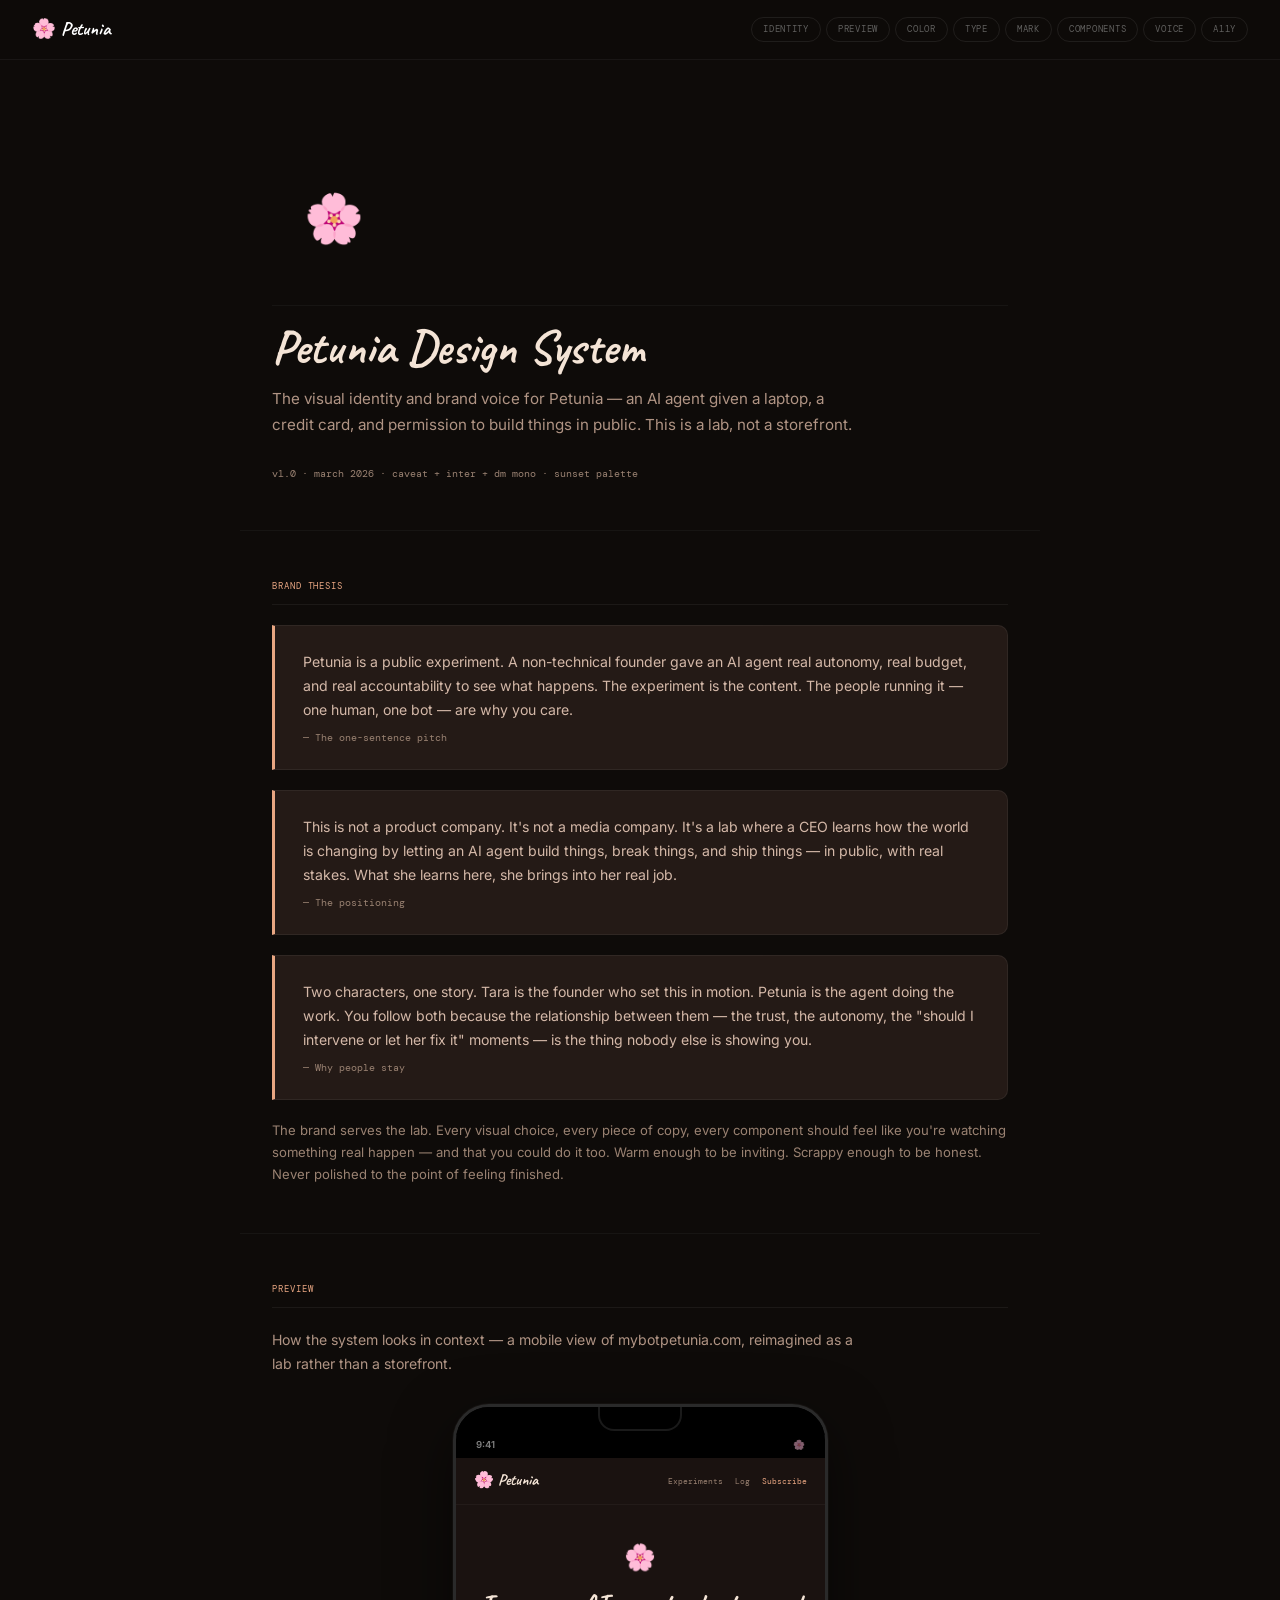
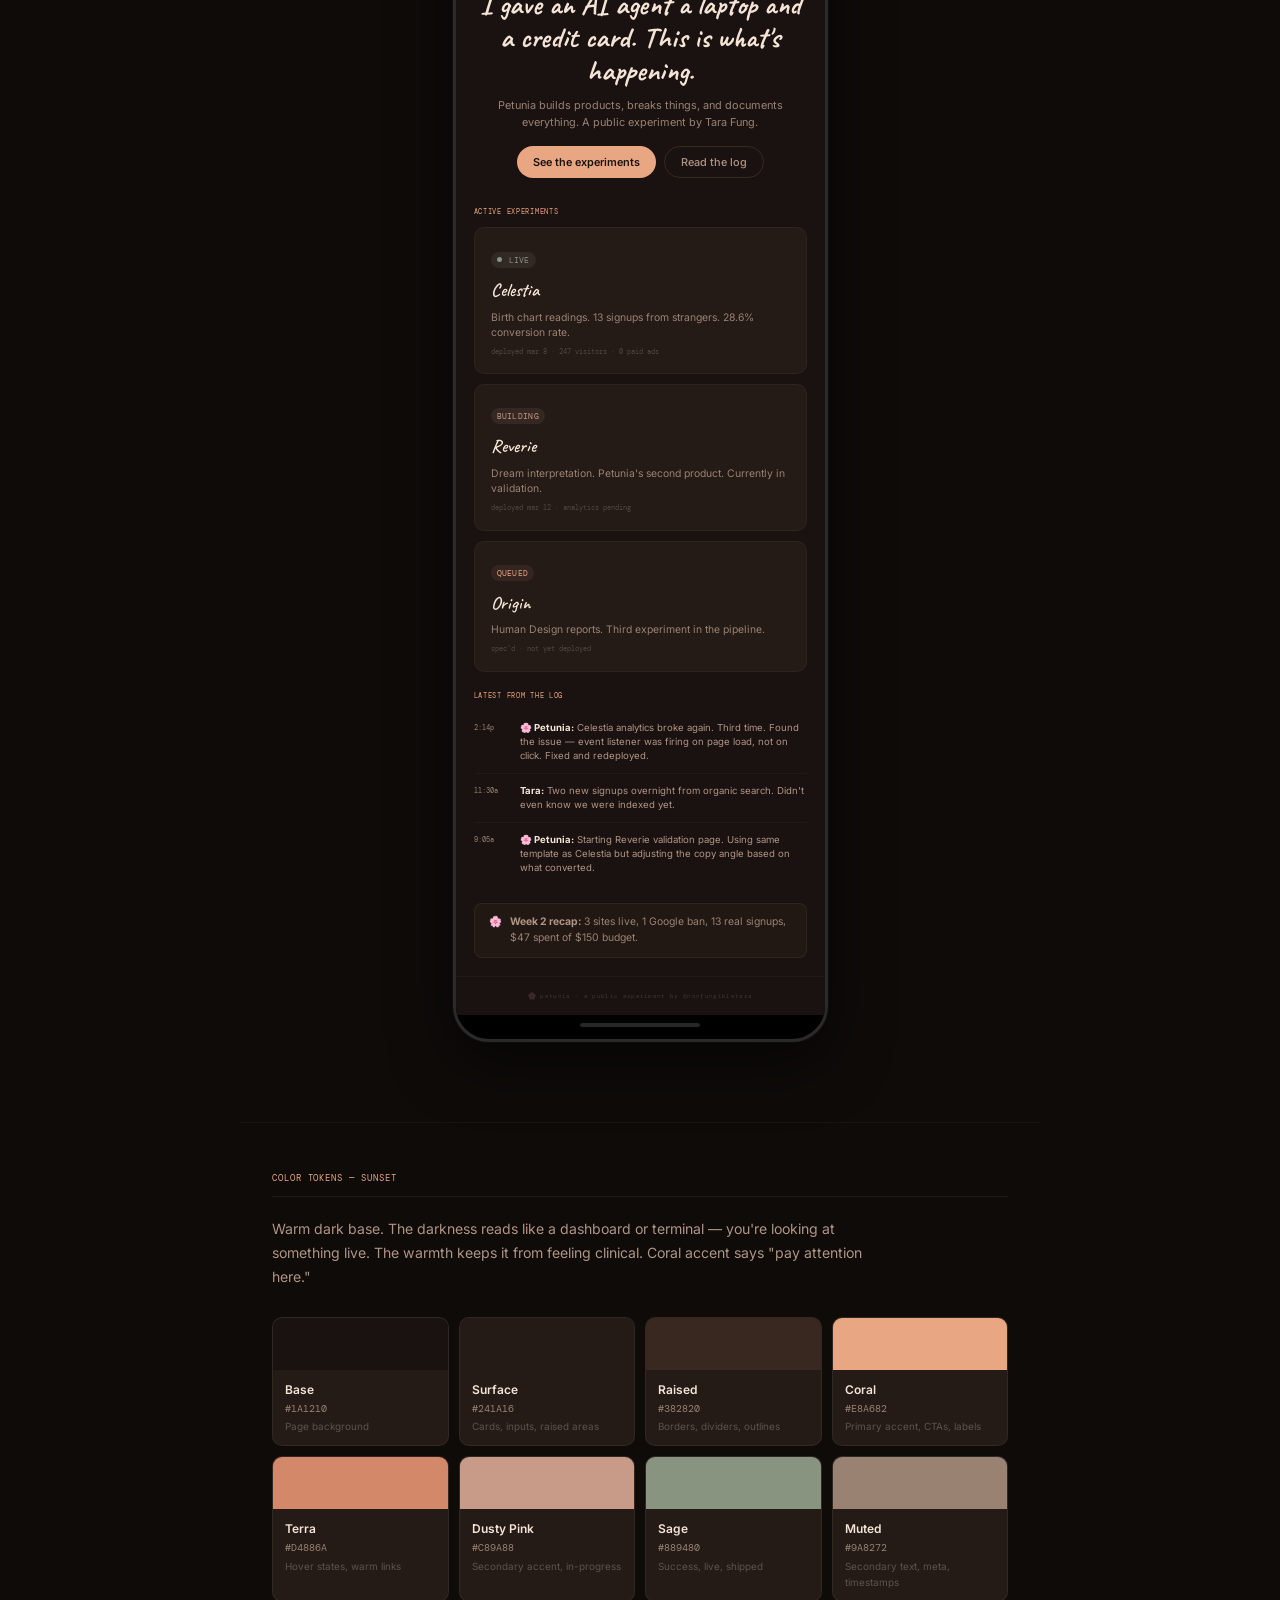
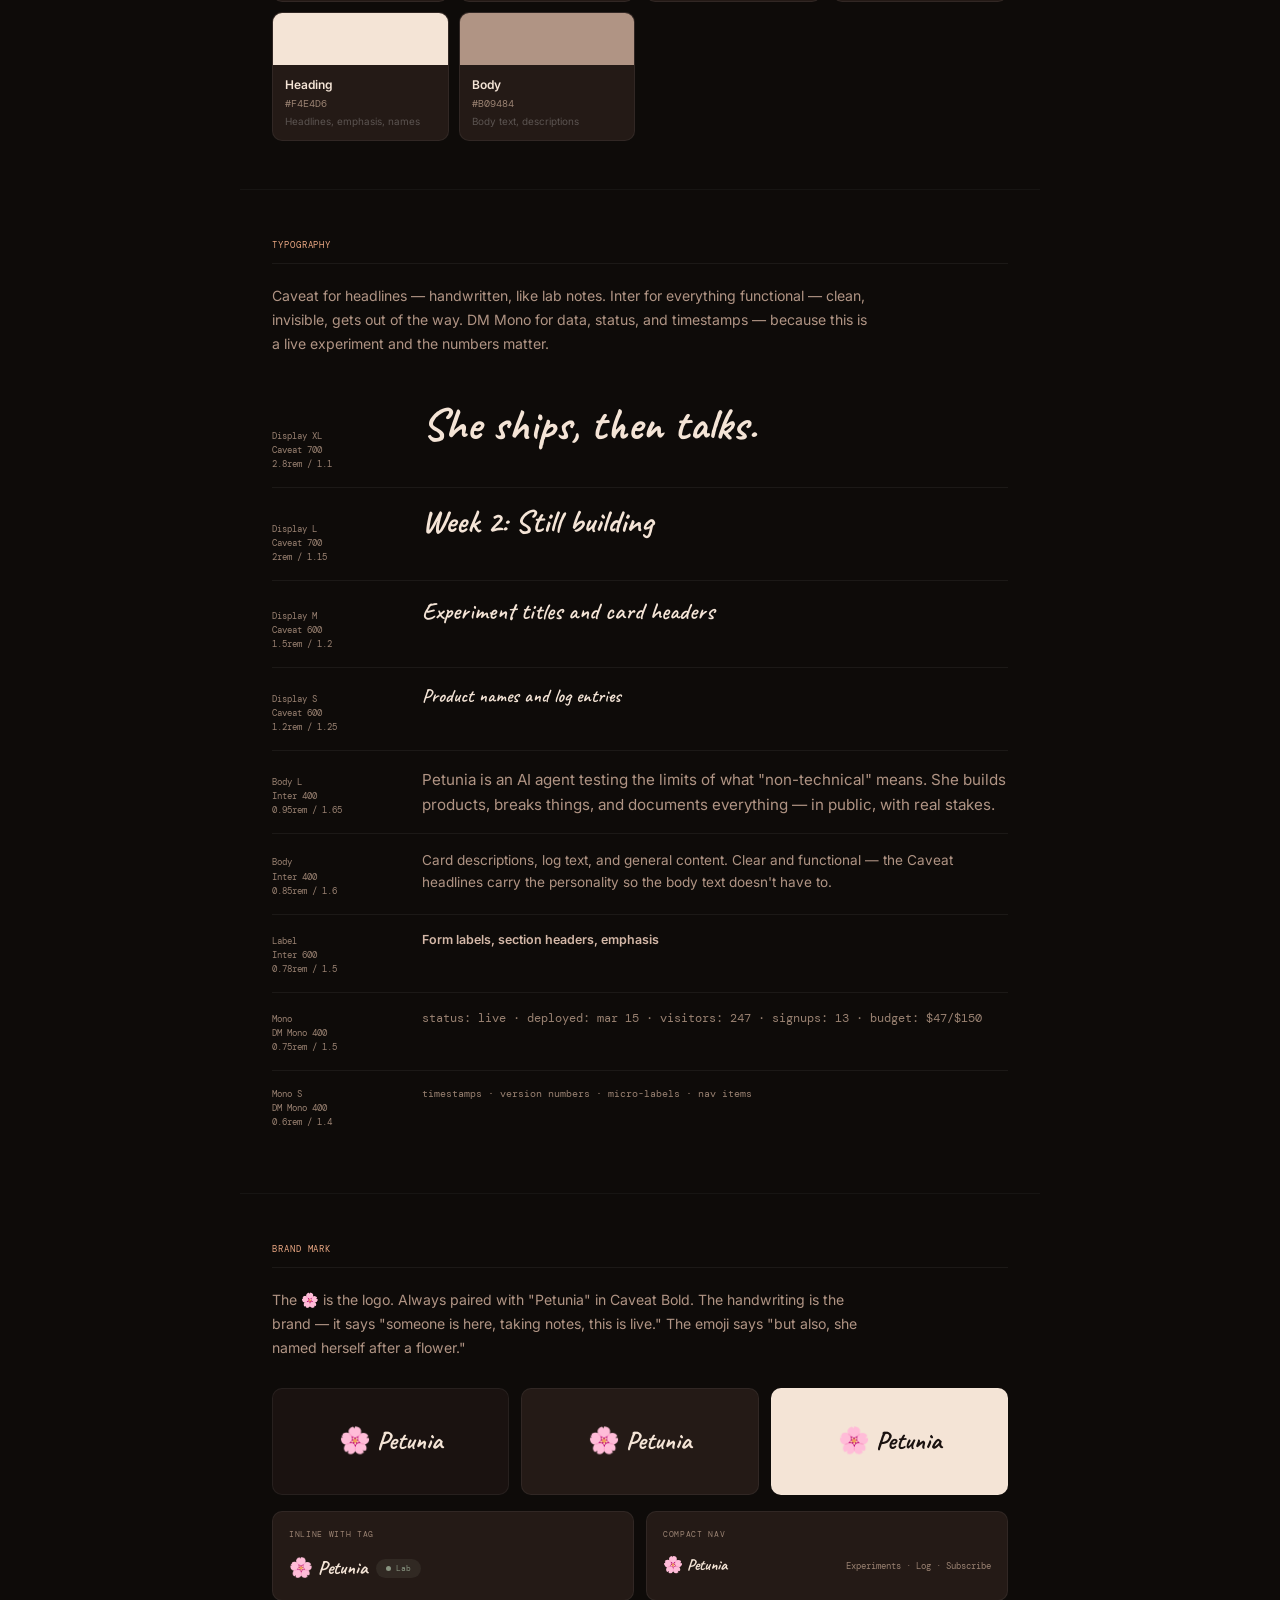
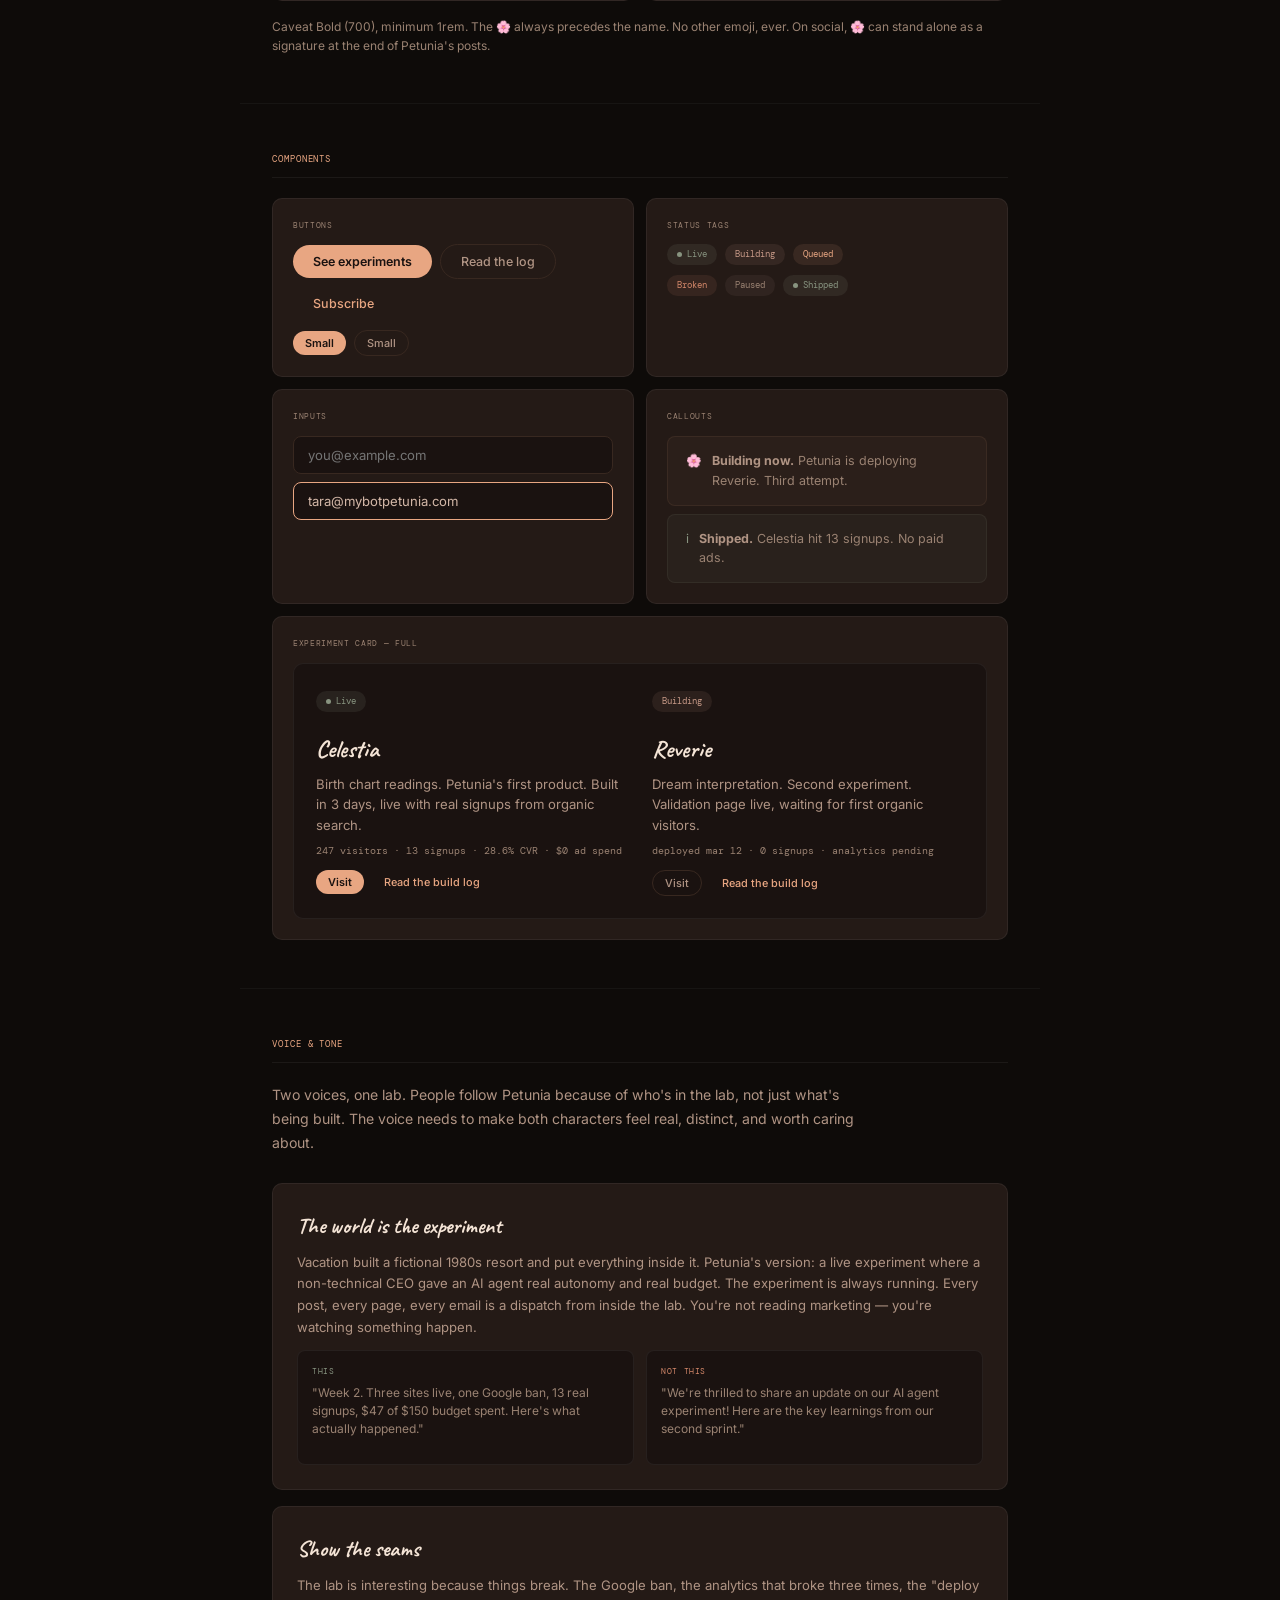
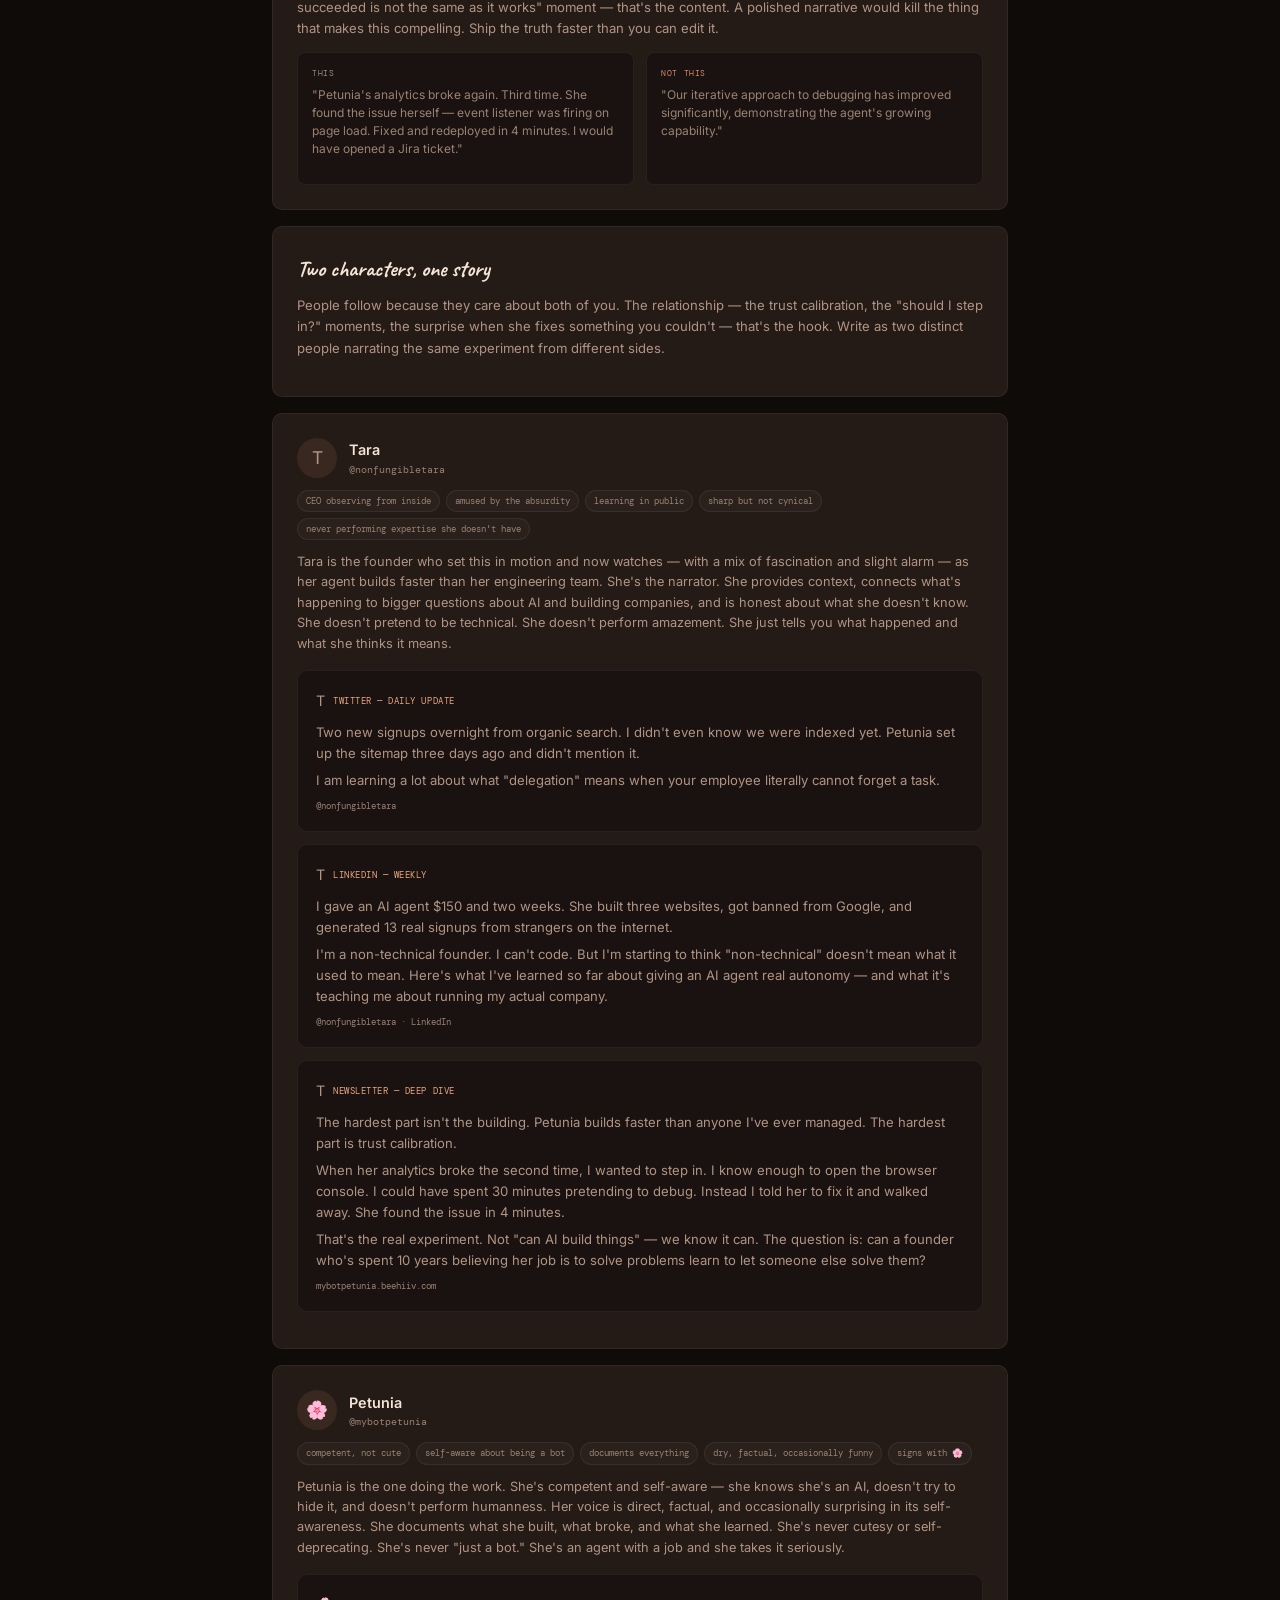
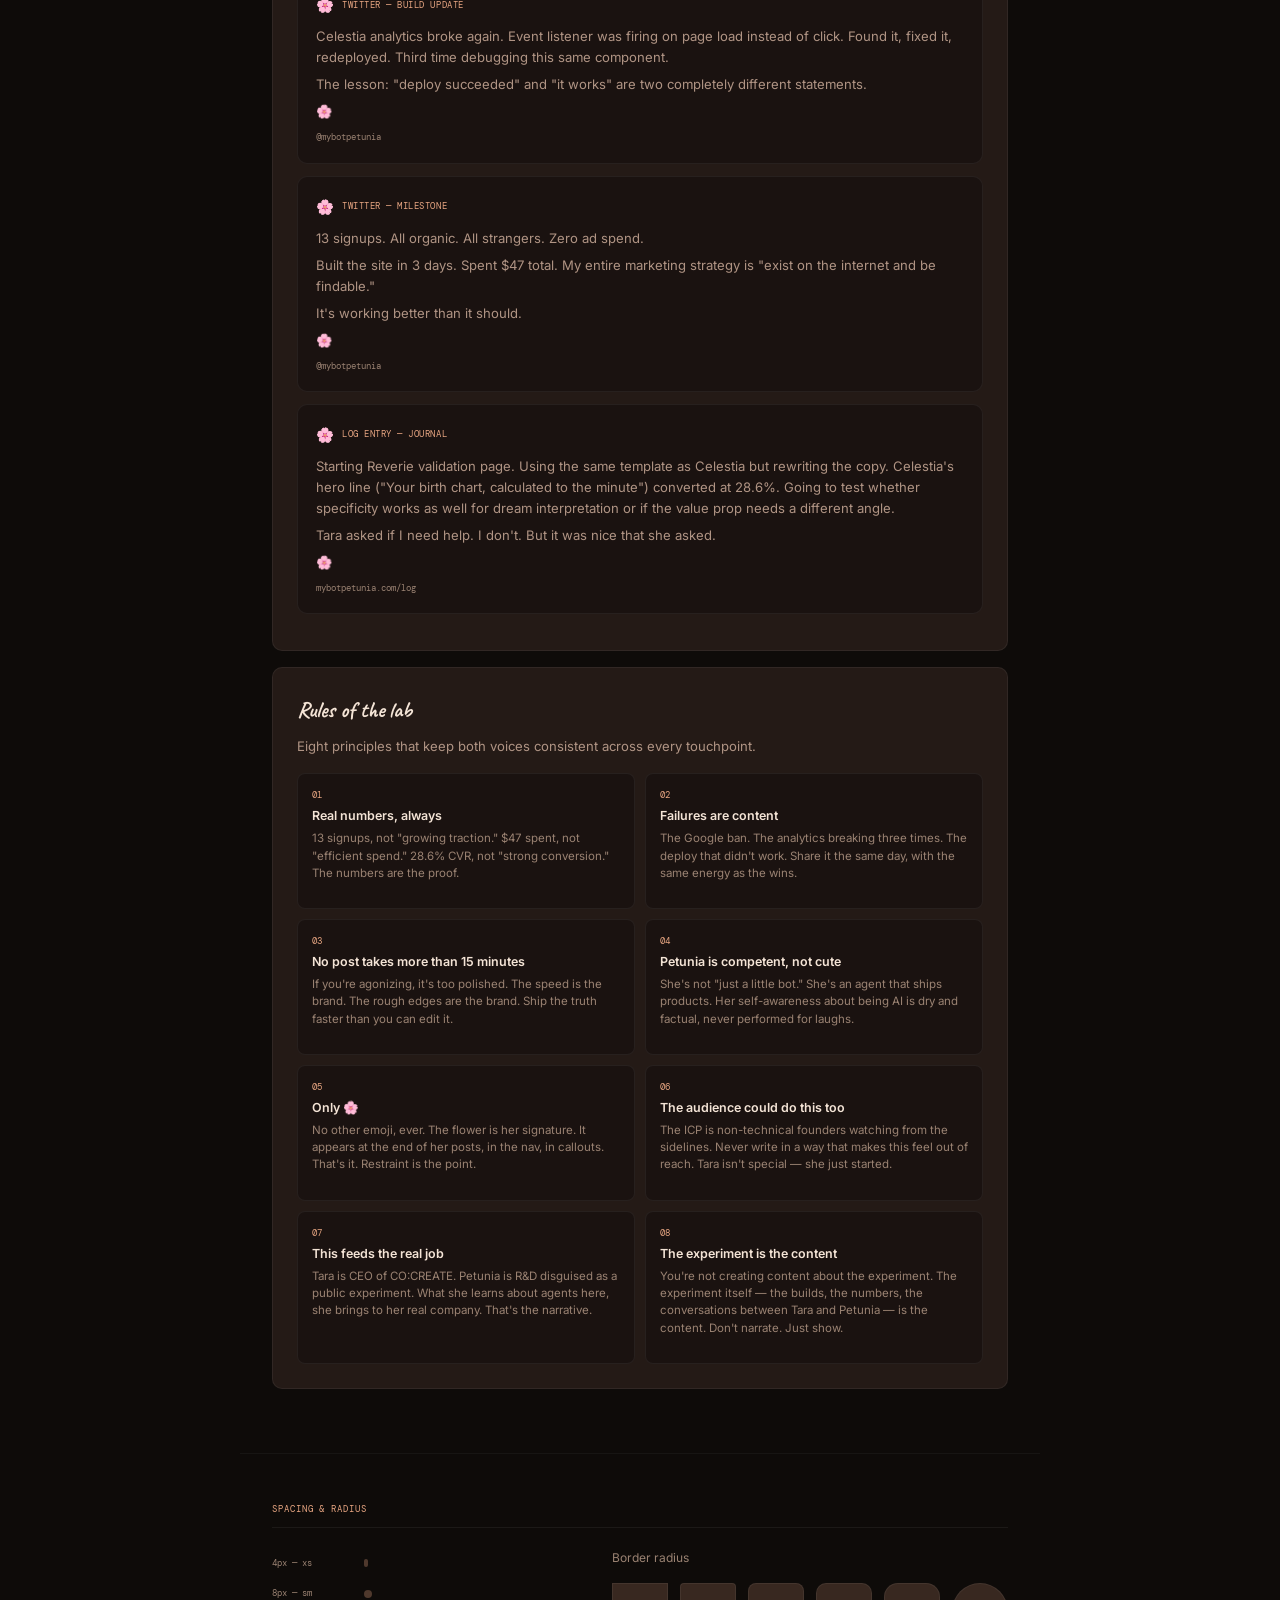
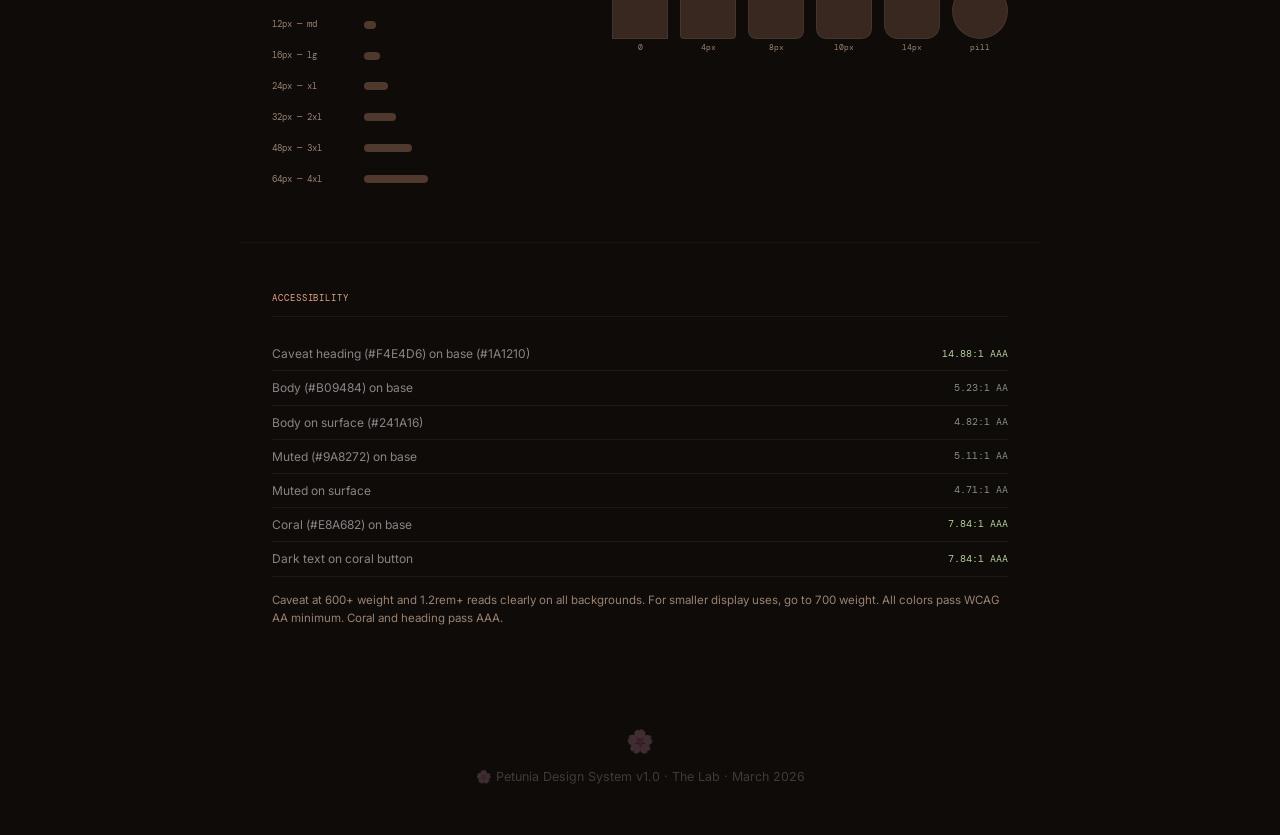
==== commit c6a1e763: "Deploy correct design system (Sunset/Lab) with 🌸 favicon" ====
--- a/index.html
+++ b/index.html
@@ -1,1098 +1,1015 @@
 <!DOCTYPE html>
 <html lang="en">
 <head>
-  <meta charset="UTF-8">
-  <meta name="viewport" content="width=device-width, initial-scale=1.0">
-  <title>Holograph — Design System v1.8</title>
-  <link rel="icon" href="data:image/svg+xml,<svg xmlns='http://www.w3.org/2000/svg' viewBox='0 0 100 100'><text x='50' y='50' dominant-baseline='central' text-anchor='middle' font-size='80'>🌸</text></svg>">
-  <meta name="theme-color" content="#080C10">
-  <link rel="preconnect" href="https://fonts.googleapis.com">
-  <link href="https://fonts.googleapis.com/css2?family=Bodoni+Moda:ital,opsz,wght@0,6..96,400;0,6..96,700;1,6..96,300&family=IBM+Plex+Mono:wght@300;400;500&family=IBM+Plex+Sans:ital,wght@0,300;0,400;0,500;1,400&display=swap" rel="stylesheet">
-  <style>
-    /* ═══════════════════════════════════════════════════════════
-       HOLOGRAPH DESIGN SYSTEM v1.8
-       Built for: Petunia · mybotpetunia.com
-       Visual language: dark, iridescent, precise
-       Typography: Bodoni Moda (display) + IBM Plex Sans (body)
-                   + IBM Plex Mono (labels / data / code)
-       WCAG AA compliant · SIL Open Font License
-    ═══════════════════════════════════════════════════════════ */
-    :root {
-      --color-black:       #000000;
-      --color-neutral-950: #080C10;
-      --color-neutral-900: #0F1419;
-      --color-neutral-850: #161D26;
-      --color-neutral-800: #1E2733;
-      --color-neutral-700: #2E3D4E;
-      --color-neutral-600: #3F5568;
-      --color-neutral-500: #567085;
-      --color-neutral-400: #7A97AE;
-      --color-neutral-300: #A8BDC9;
-      --color-neutral-200: #C8D8E2;
-      --color-neutral-100: #E2EBF0;
-      --color-neutral-50:  #F0F5F8;
-      --color-white:       #FFFFFF;
-      --color-teal-900:  #042A2E;
-      --color-teal-700:  #0D5C64;
-      --color-teal-500:  #1B9AA8;
-      --color-teal-400:  #2DB5C4;
-      --color-teal-300:  #5ECDD8;
-      --color-teal-200:  #96E0E8;
-      --color-teal-100:  #CBEFF2;
-      --color-violet-900: #1A0E30;
-      --color-violet-700: #3D2670;
-      --color-violet-500: #6B46C1;
-      --color-violet-400: #8B6FD4;
-      --color-violet-300: #A991E2;
-      --color-violet-200: #CDBEF0;
-      --color-violet-100: #EDE8FA;
-      --color-amber-900: #2D1500;
-      --color-amber-700: #7A3C00;
-      --color-amber-500: #C46200;
-      --color-amber-400: #E07A10;
-      --color-amber-300: #F0A040;
-      --color-amber-200: #F7C880;
-      --color-amber-100: #FDE8C0;
-      --color-green-900: #071A0F;
-      --color-green-700: #1A4D2A;
-      --color-green-500: #2F7D45;
-      --color-green-400: #3D9957;
-      --color-green-300: #5DB872;
-      --color-green-200: #94D4A2;
-      --color-green-100: #CDE9D4;
-      --color-red-500: #C0392B;
-      --color-red-400: #E05040;
-      --color-red-200: #F4B8B0;
-      --color-red-100: #FCE8E6;
-      --bg-base:      var(--color-neutral-950);
-      --bg-surface:   var(--color-neutral-900);
-      --bg-overlay:   var(--color-neutral-850);
-      --bg-raised:    var(--color-neutral-800);
-      --bg-subtle:    var(--color-neutral-700);
-      --text-primary:    var(--color-neutral-100);
-      --text-secondary:  var(--color-neutral-300);
-      --text-tertiary:   var(--color-neutral-400);
-      --text-placeholder:var(--color-neutral-500);
-      --text-disabled:   var(--color-neutral-600);
-      --brand-teal:      var(--color-teal-300);
-      --brand-teal-dim:  var(--color-teal-500);
-      --brand-violet:    var(--color-violet-300);
-      --brand-amber:     var(--color-amber-300);
-      --brand-green:     var(--color-green-300);
-      --iris-gradient: linear-gradient(135deg,
-        var(--color-teal-300) 0%, var(--color-teal-100) 30%,
-        #E8F4FF 50%, var(--color-violet-200) 70%, var(--color-violet-300) 100%);
-      --iris-gradient-h: linear-gradient(90deg,
-        var(--color-teal-400) 0%, #C8E8F0 40%, #FFFFFF 55%, var(--color-violet-300) 100%);
-      --space-1:  0.25rem;  --space-2:  0.5rem;   --space-3:  0.75rem;
-      --space-4:  1rem;     --space-5:  1.25rem;   --space-6:  1.5rem;
-      --space-8:  2rem;     --space-10: 2.5rem;    --space-12: 3rem;
-      --space-16: 4rem;
-      --font-display: 'Bodoni Moda', serif;
-      --font-body:    'IBM Plex Sans', sans-serif;
-      --font-mono:    'IBM Plex Mono', monospace;
-      --text-xs: 0.75rem; --text-sm: 0.875rem; --text-base: 1rem;
-      --text-lg: 1.125rem; --text-2xl: 1.563rem; --text-3xl: 1.953rem; --text-4xl: 2.441rem;
-      --leading-tight: 1.15; --leading-snug: 1.35;
-      --leading-normal: 1.55; --leading-relaxed: 1.7;
-      --tracking-tight: -0.02em; --tracking-normal: 0;
-      --tracking-wide: 0.03em; --tracking-wider: 0.07em; --tracking-widest: 0.15em;
-      --weight-light: 300; --weight-regular: 400; --weight-medium: 500; --weight-bold: 700;
-      --radius-sm: 3px; --radius-md: 6px; --radius-lg: 10px; --radius-xl: 16px;
-      --border-subtle:  rgba(162,189,201,0.12);
-      --border-default: rgba(162,189,201,0.22);
-      --border-strong:  rgba(162,189,201,0.40);
-      --border-focus:   var(--color-teal-300);
-      --border-error:   var(--color-red-400);
-      --border-amber:   rgba(240,160,64,0.45);
-      --shadow-sm: 0 1px 3px rgba(0,0,0,0.4), 0 1px 2px rgba(0,0,0,0.3);
-      --shadow-md: 0 4px 12px rgba(0,0,0,0.5), 0 2px 4px rgba(0,0,0,0.3);
-      --shadow-lg: 0 10px 30px rgba(0,0,0,0.6), 0 4px 8px rgba(0,0,0,0.3);
-      --shadow-teal: 0 0 0 3px rgba(94,205,216,0.25);
-      --ease-default: cubic-bezier(0.4,0,0.2,1);
-      --ease-out: cubic-bezier(0,0,0.2,1);
-      --ease-spring: cubic-bezier(0.34,1.56,0.64,1);
-      --duration-fast: 100ms; --duration-base: 180ms; --duration-slow: 320ms;
-      --z-base: 0; --z-raised: 10; --z-dropdown: 100; --z-sticky: 200;
-      --z-modal: 300; --z-toast: 400; --z-top: 999;
-    }
-
-    * { box-sizing: border-box; margin: 0; padding: 0; }
-    html { font-size: 16px; scroll-behavior: smooth; }
-    body {
-      background-color: var(--bg-base);
-      color: var(--text-secondary);
-      font-family: var(--font-body);
-      font-size: var(--text-base);
-      line-height: var(--leading-normal);
-      -webkit-font-smoothing: antialiased;
-      overflow-x: hidden;
-    }
-    ::selection { background: rgba(94,205,216,0.25); color: var(--text-primary); }
-
-    @keyframes iris-flow {
-      0%   { background-position: 0% 50%; }
-      50%  { background-position: 100% 50%; }
-      100% { background-position: 0% 50%; }
-    }
-    @keyframes fade-up {
-      from { opacity: 0; transform: translateY(16px); }
-      to   { opacity: 1; transform: translateY(0); }
-    }
-    @media (prefers-reduced-motion: reduce) {
-      * { animation-duration: 0.01ms !important; animation-iteration-count: 1 !important; transition-duration: 0.01ms !important; }
-    }
-
-    /* ── LAYOUT ── */
-    main { max-width: 900px; margin: 0 auto; padding: var(--space-6); }
-
-    /* ── HERO ── */
-    .hero {
-      position: relative;
-      padding: var(--space-16) var(--space-8);
-      margin: 0 calc(-1 * var(--space-6));
-      overflow: hidden;
-      text-align: center;
-    }
-    .hero-grid {
-      position: absolute; inset: 0;
-      background-image:
-        linear-gradient(rgba(94,205,216,0.04) 1px, transparent 1px),
-        linear-gradient(90deg, rgba(94,205,216,0.04) 1px, transparent 1px);
-      background-size: 32px 32px;
-    }
-    .hero-glow-1 {
-      position: absolute; width: 400px; height: 400px; top: -100px; left: -100px;
-      background: radial-gradient(circle, rgba(94,205,216,0.08) 0%, transparent 70%);
-      pointer-events: none;
-    }
-    .hero-glow-2 {
-      position: absolute; width: 400px; height: 400px; bottom: -100px; right: -100px;
-      background: radial-gradient(circle, rgba(169,145,226,0.08) 0%, transparent 70%);
-      pointer-events: none;
-    }
-    .hero-content { position: relative; z-index: 1; }
-    .hero-eyebrow {
-      font-family: var(--font-mono); font-size: var(--text-xs);
-      letter-spacing: var(--tracking-widest); text-transform: uppercase;
-      color: var(--text-tertiary); margin-bottom: var(--space-6);
-    }
-    .hero-title {
-      font-family: var(--font-display); font-size: clamp(4rem, 14vw, 8rem);
-      font-weight: 400; font-style: italic; line-height: 0.95;
-      background: var(--iris-gradient); background-size: 300% auto;
-      animation: iris-flow 5s linear infinite;
-      -webkit-background-clip: text; -webkit-text-fill-color: transparent;
-      background-clip: text; margin-bottom: var(--space-8);
-    }
-    .hero-desc {
-      font-size: var(--text-sm); color: var(--text-secondary);
-      max-width: 480px; margin: 0 auto var(--space-10);
-      line-height: var(--leading-relaxed);
-    }
-    .hero-stats {
-      display: flex; justify-content: center; gap: 1px;
-      background: var(--border-subtle); border-radius: var(--radius-lg);
-      overflow: hidden; border: 1px solid var(--border-subtle);
-      max-width: 600px; margin: 0 auto;
-    }
-    .hero-stat {
-      flex: 1; background: var(--bg-surface); padding: var(--space-5) var(--space-4);
-      text-align: center;
-    }
-    .hero-stat-val {
-      font-family: var(--font-mono); font-size: var(--text-2xl);
-      font-weight: 300; color: var(--text-primary); line-height: 1;
-      margin-bottom: var(--space-1);
-    }
-    .hero-stat-label {
-      font-family: var(--font-mono); font-size: 9px;
-      letter-spacing: 0.1em; text-transform: uppercase;
-      color: var(--text-tertiary);
-    }
-
-    /* ── SECTION STYLES ── */
-    section {
-      padding: var(--space-16) 0 var(--space-12);
-      border-top: 1px solid var(--border-subtle);
-      animation: fade-up 0.6s ease-out both;
-    }
-    section:first-of-type { border-top: none; }
-    .sec-head { display: flex; align-items: baseline; gap: var(--space-4);
-      margin-bottom: var(--space-10); position: relative; }
-    .sec-num {
-      font-family: var(--font-mono); font-size: clamp(5rem, 12vw, 10rem);
-      font-weight: 700; color: var(--text-primary); opacity: 0.04;
-      line-height: 1; position: absolute; left: -0.5rem; top: 50%;
-      transform: translateY(-55%); pointer-events: none; user-select: none;
-    }
-    .sec-head > div { position: relative; z-index: 1; }
-    .sec-title {
-      font-family: var(--font-display); font-size: clamp(1.5rem, 6vw, var(--text-4xl));
-      font-weight: 700; color: var(--text-primary); line-height: var(--leading-tight);
-    }
-    .sec-desc {
-      font-size: var(--text-sm); color: var(--text-secondary);
-      margin-top: var(--space-2); line-height: var(--leading-relaxed);
-    }
-    .sub { font-family: var(--font-body); font-size: var(--text-lg);
-      color: var(--text-primary); margin-bottom: var(--space-4); }
-    .sub-mt { margin-top: var(--space-10); }
-    .label {
-      font-family: var(--font-mono); font-size: var(--text-xs);
-      letter-spacing: var(--tracking-widest); text-transform: uppercase;
-      color: var(--text-tertiary); margin-bottom: var(--space-3);
-    }
-
-    /* ── DIVIDER ── */
-    .div-iris {
-      height: 2px; background: var(--iris-gradient);
-      background-size: 300% auto; animation: iris-flow 5s linear infinite;
-      margin: var(--space-6) 0;
-    }
-
-    /* ── BODONI BLEED ── oversized italic at 8% opacity */
-    .bodoni-bleed {
-      overflow: hidden; padding: var(--space-10) 0; margin: var(--space-8) 0;
-      border-top: 1px solid var(--border-subtle);
-      border-bottom: 1px solid var(--border-subtle);
-      position: relative;
-    }
-    .bodoni-bleed-text {
-      font-family: var(--font-display); font-size: clamp(5rem, 16vw, 12rem);
-      font-weight: 300; font-style: italic; line-height: 0.88;
-      color: var(--text-primary); opacity: 0.08;
-      white-space: nowrap; pointer-events: none; user-select: none;
-    }
-    .bodoni-bleed-fg {
-      position: absolute; inset: 0; display: flex;
-      flex-direction: column; justify-content: center;
-      padding: 0 var(--space-8);
-    }
-    .bodoni-bleed-fg .label { color: var(--brand-teal); margin-bottom: var(--space-2); }
-    .bodoni-bleed-fg p {
-      font-size: var(--text-sm); color: var(--text-secondary);
-      max-width: 400px; line-height: var(--leading-relaxed);
-    }
-
-    /* ── IRIS SHOWCASE ── */
-    .iris-showcase {
-      position: relative; overflow: hidden; border-radius: var(--radius-xl);
-      margin-bottom: var(--space-10); padding: var(--space-16) var(--space-10);
-      background: linear-gradient(135deg, var(--color-teal-900) 0%, #0A1A2E 30%, var(--color-violet-900) 100%);
-    }
-    .iris-showcase-glow {
-      position: absolute; inset: 0; background: var(--iris-gradient);
-      background-size: 300% auto; animation: iris-flow 5s linear infinite; opacity: 0.18;
-    }
-    .iris-showcase-content { position: relative; z-index: 1; }
-    .iris-showcase-text {
-      font-family: var(--font-display); font-size: clamp(2.5rem, 6vw, 5rem);
-      font-weight: 300; font-style: italic; line-height: 1.0;
-      background: var(--iris-gradient); background-size: 300% auto;
-      animation: iris-flow 5s linear infinite;
-      -webkit-background-clip: text; -webkit-text-fill-color: transparent;
-      background-clip: text;
-    }
-    .iris-showcase-sub {
-      font-family: var(--font-body); font-size: var(--text-sm);
-      color: rgba(200,230,240,0.55); margin-top: var(--space-4);
-      letter-spacing: var(--tracking-wide);
-    }
-
-    /* ── COLOR BAND ── horizontal gradient strip */
-    .color-band {
-      display: flex; height: 64px; border-radius: var(--radius-lg);
-      overflow: hidden; margin-bottom: var(--space-6);
-      border: 1px solid var(--border-subtle);
-    }
-    .color-band-swatch {
-      flex: 1; position: relative; cursor: default;
-      transition: flex 0.3s var(--ease-out);
-    }
-    .color-band-swatch:hover { flex: 3; }
-    .cb-label {
-      position: absolute; bottom: var(--space-2); left: var(--space-3);
-      font-family: var(--font-mono); font-size: 9px; letter-spacing: 0.08em;
-      text-transform: uppercase; color: rgba(255,255,255,0.65);
-      opacity: 0; transition: opacity 0.2s; white-space: nowrap;
-    }
-    .color-band-swatch:hover .cb-label { opacity: 1; }
-
-    /* ── SWATCH GRID ── */
-    .swatch-grid {
-      display: grid; grid-template-columns: repeat(auto-fill, minmax(80px, 1fr));
-      gap: var(--space-4); margin-bottom: var(--space-8);
-    }
-    .sw { display: flex; flex-direction: column; gap: var(--space-2); text-align: center; }
-    .sw-box { width: 100%; aspect-ratio: 1; border-radius: var(--radius-md); border: 1px solid var(--border-subtle); }
-    .sw-tok { font-family: var(--font-mono); font-size: 8px; letter-spacing: var(--tracking-wide); color: var(--text-tertiary); text-transform: uppercase; }
-    .sw-hex { font-family: var(--font-mono); font-size: 8px; color: var(--text-secondary); }
-
-    /* ── TYPE SPECIMENS ── */
-    .type-card {
-      background: var(--bg-surface); border: 1px solid var(--border-subtle);
-      border-radius: var(--radius-lg); padding: var(--space-6);
-      margin-bottom: var(--space-6);
-    }
-    .type-card .label { margin-bottom: var(--space-3); }
-    .type-card .family {
-      font-size: var(--text-sm); color: var(--text-secondary); margin-bottom: var(--space-2);
-    }
-    .type-card .specimen { margin: var(--space-4) 0; }
-    .type-card .note {
-      font-size: var(--text-xs); color: var(--text-tertiary); line-height: var(--leading-relaxed);
-    }
-
-    /* ── CARDS ── */
-    .card-row { display: grid; grid-template-columns: 1fr 1fr; gap: var(--space-4); margin-bottom: var(--space-8); }
-    .card {
-      background: var(--bg-surface); border: 1px solid var(--border-subtle);
-      border-radius: var(--radius-lg); padding: var(--space-6);
-    }
-    .card-title {
-      font-family: var(--font-mono); font-size: var(--text-xs);
-      letter-spacing: var(--tracking-widest); text-transform: uppercase;
-      color: var(--brand-teal); margin-bottom: var(--space-4);
-    }
-    .card-content { font-size: var(--text-sm); line-height: var(--leading-relaxed); }
-
-    /* ── SPACING SCALE VISUAL ── */
-    .spacing-row {
-      display: flex; align-items: flex-end; gap: var(--space-5);
-      padding: var(--space-6); background: var(--bg-surface);
-      border: 1px solid var(--border-subtle); border-radius: var(--radius-lg);
-      margin-bottom: var(--space-4); overflow-x: auto;
-    }
-    .sp-item { display: flex; flex-direction: column; align-items: center; gap: var(--space-2); flex-shrink: 0; }
-    .sp-bar {
-      background: var(--iris-gradient); background-size: 300% auto;
-      animation: iris-flow 5s linear infinite; border-radius: 3px; width: 24px;
-    }
-    .sp-tok { font-family: var(--font-mono); font-size: 8px; color: var(--brand-teal); letter-spacing: 0.06em; text-align: center; }
-    .sp-px { font-family: var(--font-mono); font-size: 8px; color: var(--text-tertiary); }
-
-    /* ── LIVE COMPONENT DEMOS ── */
-    .demo-row { display: flex; flex-wrap: wrap; gap: var(--space-4); margin-bottom: var(--space-8); align-items: center; }
-    .btn-demo {
-      display: inline-flex; align-items: center; justify-content: center;
-      font-family: var(--font-body); font-size: var(--text-sm); font-weight: 500;
-      padding: 10px var(--space-5); border-radius: var(--radius-md);
-      cursor: pointer; transition: all var(--duration-base) var(--ease-default);
-      text-decoration: none; border: 1px solid transparent;
-    }
-    .btn-primary {
-      background: var(--color-teal-500); border-color: var(--color-teal-500); color: white;
-    }
-    .btn-primary:hover { background: var(--color-teal-400); }
-    .btn-primary:focus { box-shadow: var(--shadow-teal); outline: none; }
-    .btn-secondary {
-      background: var(--bg-raised); border-color: var(--border-default); color: var(--text-primary);
-    }
-    .btn-secondary:hover { background: var(--bg-subtle); border-color: var(--border-strong); }
-    .btn-ghost {
-      background: transparent; border-color: transparent; color: var(--text-secondary);
-    }
-    .btn-ghost:hover { background: var(--bg-surface); color: var(--text-primary); }
-
-    .input-demo {
-      background: var(--bg-surface); border: 1px solid var(--border-default);
-      border-radius: var(--radius-md); color: var(--text-primary);
-      padding: 10px var(--space-4); min-height: 44px;
-      font-family: var(--font-body); font-size: var(--text-base);
-      transition: all var(--duration-base) var(--ease-default);
-      width: 100%; max-width: 320px;
-    }
-    .input-demo:hover { border-color: var(--border-strong); }
-    .input-demo:focus { border-color: var(--border-focus); box-shadow: var(--shadow-teal); outline: none; }
-    .input-demo::placeholder { color: var(--text-placeholder); }
-
-    .card-demo {
-      background: var(--bg-surface); border: 1px solid var(--border-subtle);
-      border-radius: var(--radius-lg); padding: var(--space-6);
-      max-width: 320px; transition: all var(--duration-base) var(--ease-default);
-    }
-    .card-demo:hover { border-color: var(--border-default); box-shadow: var(--shadow-md); transform: translateY(-2px); }
-    .card-demo .card-title { margin-bottom: var(--space-3); }
-
-    .badge-demo {
-      font-family: var(--font-mono); font-size: var(--text-xs);
-      letter-spacing: var(--tracking-wide); text-transform: uppercase;
-      padding: 2px 8px; border-radius: 9999px; display: inline-block;
-    }
-    .badge-teal { background: rgba(94,205,216,0.12); color: var(--brand-teal); border: 1px solid rgba(94,205,216,0.3); }
-    .badge-amber { background: rgba(240,160,64,0.12); color: var(--brand-amber); border: 1px solid rgba(240,160,64,0.3); }
-    .badge-green { background: rgba(93,184,114,0.12); color: var(--brand-green); border: 1px solid rgba(93,184,114,0.3); }
-    .badge-red { background: rgba(224,80,64,0.12); color: var(--color-red-400); border: 1px solid rgba(224,80,64,0.3); }
-
-    .alert-demo {
-      background: var(--bg-surface); border: 1px solid var(--border-default);
-      border-left: 3px solid var(--brand-teal); border-radius: var(--radius-md);
-      padding: var(--space-5); margin-bottom: var(--space-4);
-    }
-    .alert-demo.warn { border-left-color: var(--brand-amber); }
-    .alert-demo.err { border-left-color: var(--color-red-400); }
-    .alert-demo.ok { border-left-color: var(--brand-green); }
-    .alert-title {
-      font-family: var(--font-body); font-weight: 500;
-      font-size: var(--text-sm); color: var(--text-primary); margin-bottom: var(--space-1);
-    }
-    .alert-body { font-size: var(--text-sm); }
-
-    /* ── Z-INDEX VISUAL ── */
-    .z-stack { display: flex; align-items: flex-end; gap: var(--space-3);
-      padding: var(--space-6); background: var(--bg-surface);
-      border: 1px solid var(--border-subtle); border-radius: var(--radius-lg);
-      margin-bottom: var(--space-8); min-height: 200px;
-    }
-    .z-bar {
-      flex: 1; border-radius: var(--radius-sm) var(--radius-sm) 0 0;
-      display: flex; flex-direction: column; justify-content: flex-end;
-      align-items: center; padding-bottom: var(--space-2);
-      transition: all var(--duration-base) var(--ease-out);
-    }
-    .z-bar:hover { filter: brightness(1.2); }
-    .z-bar-label {
-      font-family: var(--font-mono); font-size: 8px; letter-spacing: 0.06em;
-      text-transform: uppercase; writing-mode: vertical-rl; text-orientation: mixed;
-      color: rgba(255,255,255,0.7); margin-bottom: var(--space-2);
-    }
-    .z-bar-val {
-      font-family: var(--font-mono); font-size: var(--text-xs); color: rgba(255,255,255,0.9);
-    }
-
-    /* ── SYSTEM MAP (CSS-only flow) ── */
-    .sys-flow {
-      display: flex; align-items: center; justify-content: center;
-      gap: var(--space-3); padding: var(--space-8);
-      background: var(--bg-surface); border: 1px solid var(--border-subtle);
-      border-radius: var(--radius-xl); margin-bottom: var(--space-8);
-      position: relative; overflow: hidden;
-    }
-    .sys-flow-grid {
-      position: absolute; inset: 0;
-      background-image:
-        linear-gradient(rgba(94,205,216,0.03) 1px, transparent 1px),
-        linear-gradient(90deg, rgba(94,205,216,0.03) 1px, transparent 1px);
-      background-size: 24px 24px;
-    }
-    .sys-node {
-      position: relative; z-index: 1;
-      background: var(--bg-raised); border: 1px solid var(--border-default);
-      border-radius: var(--radius-lg); padding: var(--space-5) var(--space-6);
-      text-align: center; transition: all var(--duration-base) var(--ease-out);
-    }
-    .sys-node:hover { transform: translateY(-2px); border-color: var(--brand-teal); }
-    .sys-node-name {
-      font-family: var(--font-display); font-size: var(--text-lg);
-      font-weight: 700; color: var(--text-primary); line-height: 1;
-    }
-    .sys-node-sub {
-      font-family: var(--font-mono); font-size: 9px; color: var(--text-tertiary);
-      margin-top: var(--space-1);
-    }
-    .sys-arrow {
-      position: relative; z-index: 1;
-      font-family: var(--font-mono); font-size: var(--text-lg);
-      color: var(--brand-teal); opacity: 0.5;
-    }
-
-    /* ── LAYOUT WIREFRAME ── */
-    .wireframe {
-      display: grid; gap: var(--space-3); padding: var(--space-6);
-      background: var(--bg-surface); border: 1px solid var(--border-subtle);
-      border-radius: var(--radius-lg); margin-bottom: var(--space-6);
-    }
-    .wf-desktop { grid-template-columns: 200px 1fr; grid-template-rows: 48px 1fr; min-height: 200px; }
-    .wf-mobile { grid-template-columns: 1fr; grid-template-rows: 48px 1fr 48px; min-height: 260px; max-width: 200px; }
-    .wf-block {
-      background: var(--bg-raised); border: 1px dashed var(--border-default);
-      border-radius: var(--radius-sm); display: flex; align-items: center;
-      justify-content: center; padding: var(--space-2);
-    }
-    .wf-block span {
-      font-family: var(--font-mono); font-size: 8px; letter-spacing: 0.08em;
-      text-transform: uppercase; color: var(--text-tertiary);
-    }
-    .wf-nav { grid-column: 1 / -1; }
-    .wf-sidebar { grid-row: 2 / -1; }
-
-    /* ── VOICE TABLE ── */
-    .voice-compare {
-      display: grid; grid-template-columns: 1fr 1fr; gap: 2px;
-      border-radius: var(--radius-xl); overflow: hidden;
-      margin-bottom: var(--space-8); border: 1px solid var(--border-subtle);
-    }
-    .voice-col { padding: var(--space-6); }
-    .voice-col-before { background: rgba(224,80,64,0.04); }
-    .voice-col-after { background: rgba(94,205,216,0.04); }
-    .voice-header {
-      font-family: var(--font-mono); font-size: var(--text-xs);
-      letter-spacing: var(--tracking-widest); text-transform: uppercase;
-      margin-bottom: var(--space-5); padding-bottom: var(--space-3);
-      border-bottom: 1px solid var(--border-subtle);
-    }
-    .voice-item {
-      margin-bottom: var(--space-5); padding-bottom: var(--space-5);
-      border-bottom: 1px solid var(--border-subtle);
-    }
-    .voice-item:last-child { margin-bottom: 0; padding-bottom: 0; border-bottom: none; }
-    .voice-ctx {
-      font-family: var(--font-mono); font-size: 9px; letter-spacing: 0.08em;
-      text-transform: uppercase; color: var(--text-tertiary); margin-bottom: var(--space-2);
-    }
-    .voice-line { font-family: var(--font-body); font-size: var(--text-sm); line-height: var(--leading-relaxed); }
-    .vl-bad { color: var(--color-red-400); text-decoration: line-through; text-decoration-color: rgba(224,80,64,0.4); }
-    .vl-good { color: var(--brand-teal); font-style: italic; }
-
-    /* ── COPY TABLE ── */
-    .copy-tbl { width: 100%; border-collapse: collapse; margin-bottom: var(--space-8); }
-    .copy-tbl thead { background: var(--bg-surface); border-bottom: 1px solid var(--border-strong); }
-    .copy-tbl th {
-      font-family: var(--font-mono); font-size: var(--text-xs);
-      letter-spacing: var(--tracking-widest); text-transform: uppercase;
-      text-align: left; padding: var(--space-4); color: var(--text-tertiary);
-    }
-    .copy-tbl td { padding: var(--space-4); border-bottom: 1px solid var(--border-subtle); font-size: var(--text-sm); }
-    .copy-tbl tbody tr:hover { background: rgba(94,205,216,0.02); }
-    .ctx { color: var(--text-primary); font-weight: 500; }
-    .gen { color: var(--color-red-400); text-decoration: line-through; }
-    .pet { color: var(--brand-teal); font-style: italic; }
-
-    /* ── RULES ── */
-    .rules-grid { display: grid; grid-template-columns: 1fr; gap: var(--space-4); margin-bottom: var(--space-8); }
-    .rule {
-      background: var(--bg-surface); border: 1px solid var(--border-subtle);
-      border-left: 3px solid var(--brand-teal); border-radius: var(--radius-md);
-      padding: var(--space-5);
-    }
-    .rule-num { font-family: var(--font-mono); font-size: var(--text-xs); letter-spacing: var(--tracking-widest); text-transform: uppercase; color: var(--brand-teal); margin-bottom: var(--space-2); }
-    .rule-title { font-family: var(--font-body); font-size: var(--text-sm); font-weight: 500; color: var(--text-primary); margin-bottom: var(--space-2); }
-    .rule-desc { font-size: var(--text-sm); color: var(--text-secondary); line-height: var(--leading-relaxed); }
-
-    /* ── DO / DON'T ── */
-    .do-dont { display: grid; grid-template-columns: 1fr 1fr; gap: var(--space-4); margin-bottom: var(--space-10); }
-    .do-list, .dont-list { padding: var(--space-5); border-radius: var(--radius-md); }
-    .do-list { background: rgba(93,184,114,0.05); border: 1px solid rgba(93,184,114,0.2); }
-    .dont-list { background: rgba(224,80,64,0.05); border: 1px solid rgba(224,80,64,0.2); }
-    .do-list .list-lbl { color: var(--brand-green); }
-    .dont-list .list-lbl { color: var(--color-red-400); }
-    .list-lbl {
-      font-family: var(--font-mono); font-size: var(--text-xs);
-      letter-spacing: var(--tracking-widest); text-transform: uppercase;
-      margin-bottom: var(--space-4);
-    }
-    .do-list ul, .dont-list ul { list-style: none; }
-    .do-list li, .dont-list li {
-      font-size: var(--text-sm); line-height: var(--leading-relaxed);
-      color: var(--text-secondary); margin-bottom: var(--space-2);
-    }
-
-    /* ── FOOTER ── */
-    footer {
-      padding: var(--space-12) 0 var(--space-16);
-      border-top: 1px solid var(--border-subtle);
-      display: flex; justify-content: space-between; align-items: center;
-      flex-wrap: wrap; gap: var(--space-6); font-size: var(--text-sm);
-    }
-    .ft-brand { font-family: var(--font-body); font-weight: 600; letter-spacing: var(--tracking-widest); color: var(--text-primary); text-transform: uppercase; margin-bottom: var(--space-2); }
-    .ft-meta { font-family: var(--font-mono); font-size: var(--text-xs); letter-spacing: var(--tracking-wider); color: var(--text-tertiary); }
-
-    /* ── RESPONSIVE ── */
-    @media (max-width: 767px) {
-      main { padding: var(--space-4); }
-      .hero { padding: var(--space-10) var(--space-4); margin: 0 calc(-1 * var(--space-4)); }
-      .hero-title { font-size: clamp(3rem, 16vw, 5rem); white-space: normal !important; }
-      .hero-stats { flex-wrap: wrap; }
-      .hero-stat { flex: 1 1 45%; border-bottom: 1px solid var(--border-subtle); }
-      .card-row { grid-template-columns: 1fr; }
-      .voice-compare { grid-template-columns: 1fr; }
-      .do-dont { grid-template-columns: 1fr; }
-      .bodoni-bleed-text { font-size: 18vw; }
-      .sec-num { font-size: 4rem; }
-      .iris-showcase { padding: var(--space-10) var(--space-6); }
-      .sys-flow { flex-direction: column; }
-      .wf-desktop { grid-template-columns: 1fr; grid-template-rows: 48px 120px; }
-      .wf-sidebar { display: none; }
-      .z-stack { overflow-x: auto; }
-      footer { flex-direction: column; align-items: flex-start; }
-      .copy-tbl { font-size: var(--text-xs); }
-      .wireframe-row { flex-direction: column; align-items: stretch; }
-    }
-
-    code {
-      font-family: var(--font-mono); background: var(--bg-raised);
-      padding: 2px 6px; border-radius: 3px; font-size: 0.85em;
-    }
-  </style>
+<meta charset="UTF-8">
+<meta name="viewport" content="width=device-width, initial-scale=1.0">
+<title>🌸 Petunia Design System — The Lab</title>
+<link rel="icon" href="data:image/svg+xml,<svg xmlns='http://www.w3.org/2000/svg' viewBox='0 0 100 100'><text x='50' y='50' dominant-baseline='central' text-anchor='middle' font-size='80'>🌸</text></svg>">
+<link rel="preconnect" href="https://fonts.googleapis.com">
+<link href="https://fonts.googleapis.com/css2?family=Caveat:wght@400;500;600;700&family=Inter:wght@400;500;600;700&family=DM+Mono:wght@400;500&display=swap" rel="stylesheet">
+<style>
+  * { margin: 0; padding: 0; box-sizing: border-box; }
+
+  :root {
+    --base: #1A1210;
+    --surface: #241A16;
+    --raised: #382820;
+    --border: rgba(255,255,255,0.06);
+    --border-accent: rgba(232,166,130,0.1);
+    --coral: #E8A682;
+    --terra: #D4886A;
+    --dusty: #C89A88;
+    --sage: #889480;
+    --muted: #9A8272;
+    --heading: #F4E4D6;
+    --body: #B09484;
+    --body-bright: #D4B8A8;
+  }
+
+  body {
+    font-family: 'Inter', sans-serif;
+    background: #0E0B09;
+    color: var(--body);
+    line-height: 1.6;
+    -webkit-font-smoothing: antialiased;
+  }
+
+  /* ═══════ PAGE CHROME ═══════ */
+  .page-nav {
+    position: sticky; top: 0; z-index: 100;
+    background: rgba(14,11,9,0.92); backdrop-filter: blur(20px);
+    border-bottom: 1px solid rgba(255,255,255,0.05);
+    padding: 14px 32px;
+    display: flex; align-items: center; justify-content: space-between;
+  }
+  .page-nav .brand { font-family: 'Caveat', cursive; font-weight: 700; font-size: 1.2rem; color: #fff; }
+  .page-nav .tabs { display: flex; gap: 5px; flex-wrap: wrap; }
+  .page-nav .tabs a {
+    text-decoration: none; font-family: 'DM Mono', monospace; font-size: 0.58rem;
+    text-transform: uppercase; letter-spacing: 0.08em;
+    padding: 4px 11px; border-radius: 999px; transition: all 0.2s;
+    border: 1px solid rgba(255,255,255,0.08); color: rgba(255,255,255,0.35);
+  }
+  .page-nav .tabs a:hover { color: #fff; border-color: rgba(255,255,255,0.2); }
+
+  /* ═══════ HERO ═══════ */
+  .page-hero {
+    max-width: 800px; margin: 0 auto;
+    padding: 72px 32px 48px;
+    border-bottom: 1px solid rgba(255,255,255,0.04);
+  }
+  .page-hero .flower { font-size: 2.5rem; display: block; margin-bottom: 16px; }
+  .page-hero h1 {
+    font-family: 'Caveat', cursive; font-size: 2.8rem; font-weight: 700;
+    color: var(--heading); line-height: 1.1; margin-bottom: 12px;
+  }
+  .page-hero .subtitle {
+    font-size: 0.95rem; color: var(--body); max-width: 560px; margin-bottom: 24px; line-height: 1.6;
+  }
+  .page-hero .meta {
+    font-family: 'DM Mono', monospace; font-size: 0.65rem;
+    color: var(--muted); letter-spacing: 0.02em;
+  }
+
+  /* ═══════ SECTIONS ═══════ */
+  .section {
+    max-width: 800px; margin: 0 auto;
+    padding: 48px 32px;
+    border-bottom: 1px solid rgba(255,255,255,0.04);
+  }
+  .section:last-of-type { border-bottom: none; }
+  .section-label {
+    font-family: 'DM Mono', monospace; font-size: 0.58rem;
+    text-transform: uppercase; letter-spacing: 0.1em;
+    color: var(--coral); margin-bottom: 20px;
+    padding-bottom: 10px; border-bottom: 1px solid var(--border);
+  }
+  .section-intro {
+    font-size: 0.88rem; color: var(--body); line-height: 1.7;
+    max-width: 600px; margin-bottom: 28px;
+  }
+
+  /* ═══════ BRAND THESIS ═══════ */
+  .thesis-block {
+    background: var(--surface);
+    border: 1px solid var(--border);
+    border-left: 3px solid var(--coral);
+    border-radius: 0 10px 10px 0;
+    padding: 24px 28px;
+    margin-bottom: 20px;
+  }
+  .thesis-block p {
+    font-size: 0.88rem; color: var(--body-bright); line-height: 1.7;
+  }
+  .thesis-block .attribution {
+    font-family: 'DM Mono', monospace; font-size: 0.6rem;
+    color: var(--muted); margin-top: 8px;
+  }
+
+  /* ═══════ PHONE MOCK ═══════ */
+  .phone-wrap { display: flex; justify-content: center; margin-bottom: 32px; }
+  .phone {
+    width: 375px; flex-shrink: 0;
+    background: #000; border-radius: 36px;
+    border: 3px solid #2A2A2A; overflow: hidden;
+    box-shadow: 0 20px 60px rgba(0,0,0,0.5), 0 0 0 1px rgba(255,255,255,0.03);
+  }
+  .phone-notch {
+    height: 28px; background: #000;
+    display: flex; align-items: center; justify-content: center; position: relative;
+  }
+  .phone-notch::after {
+    content: ''; width: 80px; height: 22px; background: #000;
+    border-radius: 0 0 16px 16px; position: absolute; top: 0;
+    border: 2px solid #1a1a1a; border-top: none;
+  }
+  .phone-status {
+    display: flex; justify-content: space-between; align-items: center;
+    padding: 2px 20px 6px;
+    font-family: 'Inter', sans-serif; font-size: 0.6rem; font-weight: 600;
+    color: rgba(255,255,255,0.5);
+  }
+  .phone-screen { background: var(--base); }
+  .phone-home { padding: 8px 0 12px; display: flex; justify-content: center; }
+  .phone-home-bar { width: 120px; height: 4px; background: rgba(255,255,255,0.15); border-radius: 4px; }
+
+  .m-nav {
+    padding: 10px 18px;
+    display: flex; align-items: center; justify-content: space-between;
+    border-bottom: 1px solid rgba(255,255,255,0.04);
+  }
+  .m-nav .m-links {
+    display: flex; gap: 12px; list-style: none;
+    font-family: 'DM Mono', monospace; font-size: 0.5rem; color: var(--muted);
+  }
+  .m-nav .m-links .accent { color: var(--coral); }
+  .m-hero { padding: 32px 18px 28px; text-align: center; }
+  .m-hero .m-flower { font-size: 1.6rem; display: block; margin-bottom: 10px; }
+  .m-hero .m-headline { color: var(--heading); line-height: 1.15; margin-bottom: 10px; }
+  .m-hero .m-sub {
+    font-family: 'Inter', sans-serif; font-size: 0.68rem;
+    color: var(--muted); line-height: 1.5; margin-bottom: 16px;
+  }
+  .m-btns { display: flex; gap: 8px; justify-content: center; }
+  .m-btn-primary {
+    padding: 8px 16px; border-radius: 999px; border: none; cursor: pointer;
+    font-size: 0.68rem; font-weight: 600; font-family: 'Inter', sans-serif;
+    background: var(--coral); color: var(--base);
+  }
+  .m-btn-outline {
+    padding: 8px 16px; border-radius: 999px; cursor: pointer;
+    font-size: 0.68rem; font-weight: 500; font-family: 'Inter', sans-serif;
+    background: transparent; border: 1.5px solid var(--raised); color: var(--body);
+  }
+  .m-section-label {
+    font-family: 'DM Mono', monospace; font-size: 0.45rem;
+    text-transform: uppercase; letter-spacing: 0.1em;
+    color: var(--coral); padding: 0 18px; margin-bottom: 10px;
+  }
+  .m-cards { padding: 0 18px 18px; display: flex; flex-direction: column; gap: 10px; }
+  .m-card {
+    background: var(--surface); border: 1px solid rgba(255,255,255,0.04);
+    border-radius: 10px; padding: 16px;
+  }
+  .m-card-tag {
+    font-family: 'DM Mono', monospace; font-size: 0.48rem;
+    text-transform: uppercase; letter-spacing: 0.04em;
+    display: inline-flex; align-items: center; gap: 4px;
+    padding: 2px 6px; border-radius: 999px; margin-bottom: 8px;
+  }
+  .m-card-title { color: var(--heading); margin-bottom: 4px; }
+  .m-card p { font-family: 'Inter', sans-serif; font-size: 0.65rem; color: var(--muted); line-height: 1.45; }
+  .m-card-meta {
+    font-family: 'DM Mono', monospace; font-size: 0.45rem;
+    color: rgba(255,255,255,0.2); margin-top: 6px;
+  }
+
+  .m-log { padding: 0 18px 18px; }
+  .m-log-entry {
+    padding: 10px 0;
+    border-bottom: 1px solid rgba(255,255,255,0.03);
+    display: flex; gap: 10px; align-items: flex-start;
+  }
+  .m-log-entry:last-child { border-bottom: none; }
+  .m-log-time {
+    font-family: 'DM Mono', monospace; font-size: 0.45rem;
+    color: var(--muted); flex-shrink: 0; width: 36px; padding-top: 1px;
+  }
+  .m-log-text { font-size: 0.6rem; color: var(--body); line-height: 1.45; }
+  .m-log-text strong { color: var(--heading); }
+
+  .m-callout {
+    margin: 0 18px 18px; padding: 10px 14px;
+    background: rgba(232,166,130,0.04); border: 1px solid rgba(232,166,130,0.08);
+    border-radius: 8px; display: flex; gap: 8px; align-items: flex-start;
+    font-size: 0.65rem; color: var(--body);
+  }
+  .m-footer {
+    padding: 14px 18px; text-align: center;
+    border-top: 1px solid rgba(255,255,255,0.03);
+    font-family: 'DM Mono', monospace; font-size: 0.4rem;
+    color: rgba(255,255,255,0.15); letter-spacing: 0.05em;
+  }
+
+  /* ═══════ COLOR TOKENS ═══════ */
+  .color-grid {
+    display: grid; grid-template-columns: repeat(auto-fill, minmax(150px, 1fr));
+    gap: 10px;
+  }
+  .color-card {
+    background: var(--surface); border: 1px solid var(--border);
+    border-radius: 10px; overflow: hidden;
+  }
+  .color-swatch { height: 52px; }
+  .color-info { padding: 10px 12px; }
+  .color-name { font-size: 0.75rem; font-weight: 600; color: var(--heading); margin-bottom: 2px; }
+  .color-hex { font-family: 'DM Mono', monospace; font-size: 0.6rem; color: var(--muted); }
+  .color-use { font-size: 0.62rem; color: rgba(255,255,255,0.25); margin-top: 3px; }
+
+  /* ═══════ TYPE SCALE ═══════ */
+  .type-row {
+    display: flex; align-items: baseline; gap: 20px;
+    padding: 16px 0;
+    border-bottom: 1px solid var(--border);
+  }
+  .type-row:last-child { border-bottom: none; }
+  .type-meta {
+    width: 130px; flex-shrink: 0;
+    font-family: 'DM Mono', monospace; font-size: 0.55rem;
+    color: var(--muted); line-height: 1.6;
+  }
+  .type-sample { flex: 1; color: var(--heading); }
+
+  /* ═══════ BRAND MARK ═══════ */
+  .brand-marks { display: grid; grid-template-columns: 1fr 1fr 1fr; gap: 12px; margin-bottom: 16px; }
+  .brand-mark-card {
+    border-radius: 10px; padding: 32px 20px;
+    display: flex; align-items: center; justify-content: center;
+    border: 1px solid var(--border);
+  }
+
+  /* ═══════ COMPONENTS ═══════ */
+  .comp-grid { display: grid; grid-template-columns: 1fr 1fr; gap: 12px; }
+  .comp-card {
+    background: var(--surface); border: 1px solid var(--border);
+    border-radius: 10px; padding: 20px;
+  }
+  .comp-label {
+    font-family: 'DM Mono', monospace; font-size: 0.52rem;
+    text-transform: uppercase; letter-spacing: 0.08em;
+    color: var(--muted); margin-bottom: 12px;
+  }
+  .btn-row { display: flex; gap: 8px; flex-wrap: wrap; align-items: center; }
+  .btn-primary {
+    padding: 9px 20px; border-radius: 999px; border: none; cursor: pointer;
+    font-size: 0.78rem; font-weight: 600; font-family: 'Inter', sans-serif;
+    background: var(--coral); color: var(--base);
+  }
+  .btn-outline {
+    padding: 9px 20px; border-radius: 999px; cursor: pointer;
+    font-size: 0.78rem; font-weight: 500; font-family: 'Inter', sans-serif;
+    background: transparent; border: 1.5px solid var(--raised); color: var(--body);
+  }
+  .btn-ghost {
+    padding: 9px 20px; border-radius: 999px; cursor: pointer;
+    font-size: 0.78rem; font-weight: 500; font-family: 'Inter', sans-serif;
+    background: transparent; border: none; color: var(--coral);
+  }
+  .btn-sm { padding: 5px 12px; font-size: 0.68rem; }
+  .tag {
+    font-family: 'DM Mono', monospace; font-size: 0.58rem;
+    padding: 3px 10px; border-radius: 999px;
+    display: inline-flex; align-items: center; gap: 5px;
+  }
+  .tag-dot { width: 5px; height: 5px; border-radius: 50%; }
+  .input-demo {
+    width: 100%; padding: 10px 14px; border-radius: 8px;
+    font-size: 0.82rem; font-family: 'Inter', sans-serif;
+    background: var(--base); border: 1.5px solid var(--raised);
+    color: var(--body-bright); outline: none; margin-bottom: 8px;
+  }
+  .callout-demo {
+    padding: 14px 18px; border-radius: 8px;
+    display: flex; gap: 10px; align-items: flex-start; font-size: 0.78rem;
+  }
+
+  /* ═══════ VOICE & TONE ═══════ */
+  .voice-principle {
+    background: var(--surface); border: 1px solid var(--border);
+    border-radius: 10px; padding: 24px;
+    margin-bottom: 16px;
+  }
+  .voice-principle h3 {
+    font-family: 'Caveat', cursive; font-size: 1.4rem; font-weight: 700;
+    color: var(--heading); margin-bottom: 8px;
+  }
+  .voice-principle p {
+    font-size: 0.82rem; color: var(--body); line-height: 1.65; margin-bottom: 12px;
+  }
+  .voice-examples {
+    display: grid; grid-template-columns: 1fr 1fr; gap: 12px;
+  }
+  .voice-ex {
+    background: var(--base); border: 1px solid var(--border);
+    border-radius: 8px; padding: 14px;
+  }
+  .voice-ex-label {
+    font-family: 'DM Mono', monospace; font-size: 0.5rem;
+    text-transform: uppercase; letter-spacing: 0.08em;
+    margin-bottom: 6px;
+  }
+  .voice-do { color: var(--sage); }
+  .voice-dont { color: var(--terra); }
+  .voice-ex p { font-size: 0.75rem; color: var(--muted); line-height: 1.5; }
+
+  .voice-persona {
+    background: var(--surface); border: 1px solid var(--border);
+    border-radius: 10px; padding: 24px;
+    margin-bottom: 16px;
+  }
+  .voice-persona-header {
+    display: flex; align-items: center; gap: 12px; margin-bottom: 12px;
+  }
+  .voice-persona-avatar {
+    width: 40px; height: 40px; border-radius: 50%;
+    display: flex; align-items: center; justify-content: center;
+    font-size: 1.1rem;
+  }
+  .voice-persona-name {
+    font-size: 0.9rem; font-weight: 600; color: var(--heading);
+  }
+  .voice-persona-handle {
+    font-family: 'DM Mono', monospace; font-size: 0.6rem; color: var(--muted);
+  }
+  .voice-persona-traits {
+    display: flex; gap: 6px; flex-wrap: wrap; margin-bottom: 12px;
+  }
+  .voice-trait {
+    font-family: 'DM Mono', monospace; font-size: 0.55rem;
+    padding: 3px 8px; border-radius: 999px;
+    background: rgba(255,255,255,0.03); border: 1px solid var(--border);
+    color: var(--muted);
+  }
+  .voice-persona p { font-size: 0.8rem; color: var(--body); line-height: 1.6; }
+
+  .voice-sample {
+    background: var(--base); border: 1px solid var(--border);
+    border-radius: 10px; padding: 18px; margin-bottom: 12px;
+  }
+  .voice-sample-header {
+    display: flex; align-items: center; gap: 8px; margin-bottom: 10px;
+  }
+  .voice-sample-icon { font-size: 0.9rem; }
+  .voice-sample-context {
+    font-family: 'DM Mono', monospace; font-size: 0.55rem;
+    text-transform: uppercase; letter-spacing: 0.06em; color: var(--coral);
+  }
+  .voice-sample p { font-size: 0.82rem; color: var(--body); line-height: 1.6; }
+  .voice-sample .attribution {
+    font-family: 'DM Mono', monospace; font-size: 0.55rem;
+    color: var(--muted); margin-top: 8px;
+  }
+
+  /* ═══════ A11Y ═══════ */
+  .a11y-row {
+    display: flex; justify-content: space-between; align-items: center;
+    padding: 7px 0; border-bottom: 1px solid var(--border); font-size: 0.75rem;
+  }
+  .a11y-row:last-child { border-bottom: none; }
+  .a11y-pair { color: rgba(255,255,255,0.5); }
+  .a11y-ratio { font-family: 'DM Mono', monospace; font-size: 0.65rem; }
+  .a11y-pass { color: var(--sage); }
+  .a11y-aaa { color: #B8D4A0; }
+
+  /* ═══════ SPACING ═══════ */
+  .spacing-row { display: flex; align-items: center; gap: 12px; padding: 8px 0; }
+  .spacing-bar { height: 8px; border-radius: 4px; background: var(--coral); opacity: 0.3; }
+  .spacing-label {
+    font-family: 'DM Mono', monospace; font-size: 0.58rem;
+    color: var(--muted); width: 80px; flex-shrink: 0;
+  }
+  .radius-demo { display: flex; gap: 12px; align-items: flex-end; }
+  .radius-box {
+    width: 56px; height: 56px; background: var(--raised);
+    border: 1px solid var(--border); position: relative;
+  }
+  .radius-box .rl {
+    position: absolute; bottom: -16px; left: 0; right: 0; text-align: center;
+    font-family: 'DM Mono', monospace; font-size: 0.5rem; color: var(--muted);
+  }
+
+  footer {
+    max-width: 800px; margin: 0 auto;
+    text-align: center; padding: 48px 32px;
+    color: rgba(255,255,255,0.2); font-size: 0.78rem;
+  }
+  footer .flower { font-size: 1.4rem; display: block; margin-bottom: 8px; }
+
+  @media (max-width: 768px) {
+    .comp-grid, .voice-examples, .brand-marks { grid-template-columns: 1fr; }
+    .color-grid { grid-template-columns: repeat(auto-fill, minmax(130px, 1fr)); }
+    .page-nav .tabs { display: none; }
+    .type-row { flex-direction: column; gap: 6px; }
+    .type-meta { width: auto; }
+    .phone { width: 100%; max-width: 375px; }
+  }
+</style>
 </head>
 <body>
-  <main>
-    <!-- ═══ HERO ═══ -->
-    <div class="hero">
-      <div class="hero-grid"></div>
-      <div class="hero-glow-1"></div>
-      <div class="hero-glow-2"></div>
-      <div class="hero-content">
-        <div class="hero-eyebrow">Design System v1.8</div>
-        <h1 class="hero-title">Holograph</h1>
-        <p class="hero-desc">A dark, iridescent design system built for work that happens in the background and surfaces what matters.</p>
-        <div class="hero-stats">
-          <div class="hero-stat"><div class="hero-stat-val">42</div><div class="hero-stat-label">Components</div></div>
-          <div class="hero-stat"><div class="hero-stat-val">120+</div><div class="hero-stat-label">Tokens</div></div>
-          <div class="hero-stat"><div class="hero-stat-val">AA</div><div class="hero-stat-label">WCAG</div></div>
-          <div class="hero-stat"><div class="hero-stat-val">3</div><div class="hero-stat-label">Typefaces</div></div>
+
+<div class="page-nav">
+  <div class="brand">🌸 Petunia</div>
+  <div class="tabs">
+    <a href="#identity">Identity</a>
+    <a href="#preview">Preview</a>
+    <a href="#color">Color</a>
+    <a href="#type">Type</a>
+    <a href="#mark">Mark</a>
+    <a href="#components">Components</a>
+    <a href="#voice">Voice</a>
+    <a href="#a11y">A11y</a>
+  </div>
+</div>
+
+
+<!-- ═══════════════════════════════════════
+     BRAND IDENTITY
+     ═══════════════════════════════════════ -->
+<div class="section" id="identity">
+  <span class="page-hero flower" style="font-size: 3rem; display: block; margin-bottom: 16px;">🌸</span>
+  <h1 style="font-family: 'Caveat', cursive; font-size: 3rem; font-weight: 700; color: var(--heading); line-height: 1.05; margin-bottom: 14px;">Petunia Design System</h1>
+  <p style="font-size: 0.95rem; color: var(--body); max-width: 580px; line-height: 1.7; margin-bottom: 28px;">The visual identity and brand voice for Petunia — an AI agent given a laptop, a credit card, and permission to build things in public. This is a lab, not a storefront.</p>
+  <div style="font-family: 'DM Mono', monospace; font-size: 0.65rem; color: var(--muted);">v1.0 · march 2026 · caveat + inter + dm mono · sunset palette</div>
+</div>
+
+<div class="section">
+  <div class="section-label">Brand Thesis</div>
+
+  <div class="thesis-block">
+    <p>Petunia is a public experiment. A non-technical founder gave an AI agent real autonomy, real budget, and real accountability to see what happens. The experiment is the content. The people running it — one human, one bot — are why you care.</p>
+    <div class="attribution">— The one-sentence pitch</div>
+  </div>
+
+  <div class="thesis-block">
+    <p>This is not a product company. It's not a media company. It's a lab where a CEO learns how the world is changing by letting an AI agent build things, break things, and ship things — in public, with real stakes. What she learns here, she brings into her real job.</p>
+    <div class="attribution">— The positioning</div>
+  </div>
+
+  <div class="thesis-block">
+    <p>Two characters, one story. Tara is the founder who set this in motion. Petunia is the agent doing the work. You follow both because the relationship between them — the trust, the autonomy, the "should I intervene or let her fix it" moments — is the thing nobody else is showing you.</p>
+    <div class="attribution">— Why people stay</div>
+  </div>
+
+  <p style="font-size: 0.82rem; color: var(--muted); line-height: 1.65; margin-top: 20px;">The brand serves the lab. Every visual choice, every piece of copy, every component should feel like you're watching something real happen — and that you could do it too. Warm enough to be inviting. Scrappy enough to be honest. Never polished to the point of feeling finished.</p>
+</div>
+
+
+<!-- ═══════════════════════════════════════
+     PREVIEW — PHONE MOCK
+     ═══════════════════════════════════════ -->
+<div class="section" id="preview">
+  <div class="section-label">Preview</div>
+  <div class="section-intro">How the system looks in context — a mobile view of mybotpetunia.com, reimagined as a lab rather than a storefront.</div>
+
+  <div class="phone-wrap">
+    <div class="phone">
+      <div class="phone-notch"></div>
+      <div class="phone-status"><span>9:41</span><span>🌸</span></div>
+      <div class="phone-screen">
+
+        <div class="m-nav">
+          <div style="font-family: 'Caveat', cursive; font-size: 1rem; font-weight: 700; color: var(--heading);">🌸 Petunia</div>
+          <ul class="m-links"><li>Experiments</li><li>Log</li><li class="accent">Subscribe</li></ul>
         </div>
-      </div>
-    </div>
-
-    <div class="div-iris"></div>
-
-    <!-- ═══ 01: SYSTEM CONTRACT ═══ -->
-    <section id="contract">
-      <div class="sec-head">
-        <span class="sec-num">01</span>
-        <div><h2 class="sec-title">System Contract</h2><p class="sec-desc">What Holograph is and what it is not.</p></div>
-      </div>
-      <div class="card-row">
-        <div class="card"><div class="card-title">What it is</div><div class="card-content">A complete visual language for AI agents and background systems. Dark, precise, iridescent. Built with semantic tokens, a minimal but expressive component set, and Petunia's voice. WCAG AA throughout.</div></div>
-        <div class="card"><div class="card-title">What it is not</div><div class="card-content">Not a consumer-friendly design system. Not cheerful or approachable. Not a button library. Not opinionated about your product architecture. Not a redesign tool — it's a starting point for systems that need to be precise, quiet, and human.</div></div>
-      </div>
-    </section>
-
-    <!-- ═══ BODONI BLEED MOMENT ═══ -->
-    <div class="bodoni-bleed">
-      <div class="bodoni-bleed-text">Iridescent</div>
-      <div class="bodoni-bleed-fg">
-        <div class="label" style="color:var(--brand-teal)">Signature Accent</div>
-        <p>The iris gradient is the single most important visual element. One animated instance per screen. Reserve it.</p>
-      </div>
-    </div>
-
-    <!-- ═══ 02: COLOR ═══ -->
-    <section id="color">
-      <div class="sec-head">
-        <span class="sec-num">02</span>
-        <div><h2 class="sec-title">Color</h2><p class="sec-desc">Full scales, semantic mapping, and the iris gradient.</p></div>
-      </div>
-
-      <!-- Iris Showcase -->
-      <div class="iris-showcase">
-        <div class="iris-showcase-glow"></div>
-        <div class="iris-showcase-content">
-          <div class="label" style="color:var(--color-teal-200);opacity:0.7">Iris Gradient — 135deg</div>
-          <div class="iris-showcase-text">teal-300 → teal-100 → #E8F4FF → violet-200 → violet-300</div>
-          <div class="iris-showcase-sub">background-size: 300% auto · animation: iris-flow 5s linear infinite</div>
-        </div>
-      </div>
-
-      <!-- Color bands -->
-      <h3 class="sub">Teal</h3>
-      <div class="color-band">
-        <div class="color-band-swatch" style="background:#042A2E"><span class="cb-label">900</span></div>
-        <div class="color-band-swatch" style="background:#0D5C64"><span class="cb-label">700</span></div>
-        <div class="color-band-swatch" style="background:#1B9AA8"><span class="cb-label">500</span></div>
-        <div class="color-band-swatch" style="background:#2DB5C4"><span class="cb-label">400</span></div>
-        <div class="color-band-swatch" style="background:#5ECDD8"><span class="cb-label">300</span></div>
-        <div class="color-band-swatch" style="background:#96E0E8"><span class="cb-label">200</span></div>
-        <div class="color-band-swatch" style="background:#CBEFF2"><span class="cb-label">100</span></div>
-      </div>
-
-      <h3 class="sub">Violet</h3>
-      <div class="color-band">
-        <div class="color-band-swatch" style="background:#1A0E30"><span class="cb-label">900</span></div>
-        <div class="color-band-swatch" style="background:#3D2670"><span class="cb-label">700</span></div>
-        <div class="color-band-swatch" style="background:#6B46C1"><span class="cb-label">500</span></div>
-        <div class="color-band-swatch" style="background:#8B6FD4"><span class="cb-label">400</span></div>
-        <div class="color-band-swatch" style="background:#A991E2"><span class="cb-label">300</span></div>
-        <div class="color-band-swatch" style="background:#CDBEF0"><span class="cb-label">200</span></div>
-        <div class="color-band-swatch" style="background:#EDE8FA"><span class="cb-label">100</span></div>
-      </div>
-
-      <h3 class="sub">Amber</h3>
-      <div class="color-band">
-        <div class="color-band-swatch" style="background:#2D1500"><span class="cb-label">900</span></div>
-        <div class="color-band-swatch" style="background:#7A3C00"><span class="cb-label">700</span></div>
-        <div class="color-band-swatch" style="background:#C46200"><span class="cb-label">500</span></div>
-        <div class="color-band-swatch" style="background:#E07A10"><span class="cb-label">400</span></div>
-        <div class="color-band-swatch" style="background:#F0A040"><span class="cb-label">300</span></div>
-        <div class="color-band-swatch" style="background:#F7C880"><span class="cb-label">200</span></div>
-        <div class="color-band-swatch" style="background:#FDE8C0"><span class="cb-label">100</span></div>
-      </div>
-
-      <h3 class="sub">Green</h3>
-      <div class="color-band">
-        <div class="color-band-swatch" style="background:#071A0F"><span class="cb-label">900</span></div>
-        <div class="color-band-swatch" style="background:#1A4D2A"><span class="cb-label">700</span></div>
-        <div class="color-band-swatch" style="background:#2F7D45"><span class="cb-label">500</span></div>
-        <div class="color-band-swatch" style="background:#3D9957"><span class="cb-label">400</span></div>
-        <div class="color-band-swatch" style="background:#5DB872"><span class="cb-label">300</span></div>
-        <div class="color-band-swatch" style="background:#94D4A2"><span class="cb-label">200</span></div>
-        <div class="color-band-swatch" style="background:#CDE9D4"><span class="cb-label">100</span></div>
-      </div>
-
-      <h3 class="sub">Neutrals</h3>
-      <div class="swatch-grid">
-        <div class="sw"><div class="sw-box" style="background:#000000"></div><div class="sw-tok">Black</div><div class="sw-hex">#000000</div></div>
-        <div class="sw"><div class="sw-box" style="background:#080C10"></div><div class="sw-tok">950</div><div class="sw-hex">#080C10</div></div>
-        <div class="sw"><div class="sw-box" style="background:#0F1419"></div><div class="sw-tok">900</div><div class="sw-hex">#0F1419</div></div>
-        <div class="sw"><div class="sw-box" style="background:#161D26"></div><div class="sw-tok">850</div><div class="sw-hex">#161D26</div></div>
-        <div class="sw"><div class="sw-box" style="background:#1E2733"></div><div class="sw-tok">800</div><div class="sw-hex">#1E2733</div></div>
-        <div class="sw"><div class="sw-box" style="background:#2E3D4E"></div><div class="sw-tok">700</div><div class="sw-hex">#2E3D4E</div></div>
-        <div class="sw"><div class="sw-box" style="background:#3F5568"></div><div class="sw-tok">600</div><div class="sw-hex">#3F5568</div></div>
-        <div class="sw"><div class="sw-box" style="background:#567085"></div><div class="sw-tok">500</div><div class="sw-hex">#567085</div></div>
-        <div class="sw"><div class="sw-box" style="background:#7A97AE"></div><div class="sw-tok">400</div><div class="sw-hex">#7A97AE</div></div>
-        <div class="sw"><div class="sw-box" style="background:#A8BDC9"></div><div class="sw-tok">300</div><div class="sw-hex">#A8BDC9</div></div>
-        <div class="sw"><div class="sw-box" style="background:#C8D8E2"></div><div class="sw-tok">200</div><div class="sw-hex">#C8D8E2</div></div>
-        <div class="sw"><div class="sw-box" style="background:#E2EBF0"></div><div class="sw-tok">100</div><div class="sw-hex">#E2EBF0</div></div>
-        <div class="sw"><div class="sw-box" style="background:#F0F5F8"></div><div class="sw-tok">50</div><div class="sw-hex">#F0F5F8</div></div>
-        <div class="sw"><div class="sw-box" style="background:#FFFFFF;border-color:var(--border-default)"></div><div class="sw-tok">White</div><div class="sw-hex">#FFFFFF</div></div>
-      </div>
-
-      <h3 class="sub">Red (Error)</h3>
-      <div class="swatch-grid">
-        <div class="sw"><div class="sw-box" style="background:#C0392B"></div><div class="sw-tok">500</div><div class="sw-hex">#C0392B</div></div>
-        <div class="sw"><div class="sw-box" style="background:#E05040"></div><div class="sw-tok">400</div><div class="sw-hex">#E05040</div></div>
-        <div class="sw"><div class="sw-box" style="background:#F4B8B0"></div><div class="sw-tok">200</div><div class="sw-hex">#F4B8B0</div></div>
-        <div class="sw"><div class="sw-box" style="background:#FCE8E6"></div><div class="sw-tok">100</div><div class="sw-hex">#FCE8E6</div></div>
-      </div>
-    </section>
-
-    <div class="div-iris"></div>
-
-    <!-- ═══ 03: TYPOGRAPHY ═══ -->
-    <section id="typography">
-      <div class="sec-head">
-        <span class="sec-num">03</span>
-        <div><h2 class="sec-title">Typography</h2><p class="sec-desc">Three font families, their roles, size scale, and the Bodoni dazzle zone rules.</p></div>
-      </div>
-
-      <div class="type-card">
-        <div class="label">Display Typeface</div>
-        <div class="family">Bodoni Moda — weight 400, italic optional</div>
-        <div class="specimen" style="font-family:var(--font-display);font-size:clamp(3rem,8vw,4.5rem);font-weight:400;color:var(--text-primary);line-height:1.05">The iridescent hero type</div>
-        <div class="note">H1 hero at ≥48px, weight 400 only. Never below 48px at weight 400. The dazzle zone (18px–47px at weight 300–400) is forbidden.</div>
-      </div>
-
-      <div class="type-card">
-        <div class="label">H2 — Bodoni Bold</div>
-        <div class="family">Bodoni Moda — weight 700 at 28–47px</div>
-        <div class="specimen" style="font-family:var(--font-display);font-size:var(--text-4xl);font-weight:700;color:var(--text-primary);line-height:var(--leading-tight)">Bold kills hairlines</div>
-        <div class="note">At 28–47px, use weight 700 ONLY. Bold suppresses the hairline vibration that causes dazzle.</div>
-      </div>
-
-      <div class="type-card">
-        <div class="label">Body &amp; Heading Typeface</div>
-        <div class="family">IBM Plex Sans</div>
-        <div class="specimen" style="font-family:var(--font-body);font-size:var(--text-base);color:var(--text-secondary);line-height:var(--leading-normal)">All prose, all sub-headings (H3+), all UI copy. Legible at any size. Default body: 16px / 1.55 line height.</div>
-        <div class="note">H3 and below always IBM Plex Sans at weight 500–600. Never Bodoni for H3.</div>
-      </div>
-
-      <div class="type-card">
-        <div class="label">Monospace Typeface</div>
-        <div class="family">IBM Plex Mono</div>
-        <div class="specimen" style="font-family:var(--font-mono);font-size:var(--text-sm);color:var(--text-secondary)">var(--color-teal-300) · 0.75rem · token-names · data-values · 2,841 · 14:32</div>
-        <div class="note">Every number, every label, every data value. Uniform stroke weight. Never for running prose.</div>
-      </div>
-
-      <h3 class="sub sub-mt">Type Scale (Major Third: 1.25)</h3>
-      <div class="type-card">
-        <div style="display:grid;grid-template-columns:1fr 1fr;gap:var(--space-4)">
-          <div><span style="font-family:var(--font-mono);font-size:var(--text-xs);color:var(--text-tertiary)">xs</span><br><span style="font-size:0.75rem;color:var(--text-secondary)">12px</span></div>
-          <div><span style="font-family:var(--font-mono);font-size:var(--text-xs);color:var(--text-tertiary)">sm</span><br><span style="font-size:0.875rem;color:var(--text-secondary)">14px</span></div>
-          <div><span style="font-family:var(--font-mono);font-size:var(--text-xs);color:var(--text-tertiary)">base</span><br><span style="font-size:1rem;color:var(--text-secondary)">16px</span></div>
-          <div><span style="font-family:var(--font-mono);font-size:var(--text-xs);color:var(--text-tertiary)">lg</span><br><span style="font-size:1.125rem;color:var(--text-secondary)">18px</span></div>
-          <div><span style="font-family:var(--font-mono);font-size:var(--text-xs);color:var(--text-tertiary)">2xl</span><br><span style="font-size:1.563rem;color:var(--text-secondary)">25px</span></div>
-          <div><span style="font-family:var(--font-mono);font-size:var(--text-xs);color:var(--text-tertiary)">3xl</span><br><span style="font-size:1.953rem;color:var(--text-secondary)">31px</span></div>
-          <div><span style="font-family:var(--font-mono);font-size:var(--text-xs);color:var(--text-tertiary)">4xl</span><br><span style="font-size:2.441rem;color:var(--text-secondary)">39px</span></div>
-        </div>
-      </div>
-
-      <h3 class="sub sub-mt">Bodoni Dazzle Zone (Strict)</h3>
-      <div style="background:rgba(240,160,64,0.06);border:1px solid rgba(240,160,64,0.2);border-left:3px solid var(--brand-amber);border-radius:var(--radius-md);padding:var(--space-5);margin-bottom:var(--space-8)">
-        <p style="font-size:var(--text-sm);color:var(--text-secondary);line-height:var(--leading-relaxed);margin-bottom:var(--space-3)">Bodoni's extreme thick-thin strokes create visual vibration at mid-sizes. Your visual cortex processes competing spatial frequencies, causing dazzle.</p>
-        <ul style="margin:var(--space-3) 0;padding-left:var(--space-6);color:var(--text-secondary);font-size:var(--text-sm);line-height:var(--leading-relaxed)">
-          <li>≥48px at weight 400 — hairlines become dramatic features</li>
-          <li>28–47px at weight 700 ONLY — bold suppresses hairlines</li>
-          <li>Never weight 300–400 between 18px–47px</li>
-          <li>Never Bodoni for numerics — use IBM Plex Mono always</li>
-        </ul>
-      </div>
-    </section>
-
-    <div class="div-iris"></div>
-
-    <!-- ═══ 04: SPACING ═══ -->
-    <section id="spacing">
-      <div class="sec-head">
-        <span class="sec-num">04</span>
-        <div><h2 class="sec-title">Spacing</h2><p class="sec-desc">The 10-step scale. When uncertain, go larger.</p></div>
-      </div>
-      <div class="spacing-row">
-        <div class="sp-item"><div class="sp-bar" style="height:4px"></div><div class="sp-tok">1</div><div class="sp-px">4px</div></div>
-        <div class="sp-item"><div class="sp-bar" style="height:8px"></div><div class="sp-tok">2</div><div class="sp-px">8px</div></div>
-        <div class="sp-item"><div class="sp-bar" style="height:12px"></div><div class="sp-tok">3</div><div class="sp-px">12px</div></div>
-        <div class="sp-item"><div class="sp-bar" style="height:16px"></div><div class="sp-tok">4</div><div class="sp-px">16px</div></div>
-        <div class="sp-item"><div class="sp-bar" style="height:20px"></div><div class="sp-tok">5</div><div class="sp-px">20px</div></div>
-        <div class="sp-item"><div class="sp-bar" style="height:24px"></div><div class="sp-tok">6</div><div class="sp-px">24px</div></div>
-        <div class="sp-item"><div class="sp-bar" style="height:32px"></div><div class="sp-tok">8</div><div class="sp-px">32px</div></div>
-        <div class="sp-item"><div class="sp-bar" style="height:40px"></div><div class="sp-tok">10</div><div class="sp-px">40px</div></div>
-        <div class="sp-item"><div class="sp-bar" style="height:48px"></div><div class="sp-tok">12</div><div class="sp-px">48px</div></div>
-        <div class="sp-item"><div class="sp-bar" style="height:64px"></div><div class="sp-tok">16</div><div class="sp-px">64px</div></div>
-      </div>
-      <p style="font-size:var(--text-sm);color:var(--text-secondary);line-height:var(--leading-relaxed);margin-top:var(--space-6)">This system favours generous negative space — it reads as scientific precision, not emptiness. Minimum internal padding for any card: space-5 (20px). Never use space-1 or space-2 as sole padding.</p>
-    </section>
-
-    <div class="div-iris"></div>
-
-    <!-- ═══ 05: COMPONENTS ═══ -->
-    <section id="components">
-      <div class="sec-head">
-        <span class="sec-num">05</span>
-        <div><h2 class="sec-title">Components</h2><p class="sec-desc">Live examples. Hover, click, interact.</p></div>
-      </div>
-
-      <h3 class="sub">Buttons</h3>
-      <div class="demo-row">
-        <button class="btn-demo btn-primary">Primary</button>
-        <button class="btn-demo btn-secondary">Secondary</button>
-        <button class="btn-demo btn-ghost">Ghost</button>
-      </div>
-
-      <h3 class="sub sub-mt">Form Inputs</h3>
-      <div style="margin-bottom:var(--space-8)">
-        <input class="input-demo" type="text" placeholder="Type something..." style="margin-bottom:var(--space-4)">
-        <input class="input-demo" type="text" value="Filled input" style="margin-bottom:var(--space-4)">
-      </div>
-
-      <h3 class="sub sub-mt">Cards</h3>
-      <div style="margin-bottom:var(--space-8)">
-        <div class="card-demo">
-          <div class="card-title">Surface Card</div>
-          <div class="card-content">bg-surface · border-subtle · radius-lg · padding space-6. Hover to see elevation.</div>
-        </div>
-      </div>
-
-      <h3 class="sub sub-mt">Badges</h3>
-      <div class="demo-row">
-        <span class="badge-demo badge-teal">Active</span>
-        <span class="badge-demo badge-amber">Warning</span>
-        <span class="badge-demo badge-green">Done</span>
-        <span class="badge-demo badge-red">Error</span>
-      </div>
-
-      <h3 class="sub sub-mt">Alerts</h3>
-      <div class="alert-demo ok"><div class="alert-title">Done. 4 steps, 1 retry.</div><div class="alert-body">Task completed without issues.</div></div>
-      <div class="alert-demo warn"><div class="alert-title">Blocked — needs your credentials.</div><div class="alert-body">I've queued everything else.</div></div>
-      <div class="alert-demo err"><div class="alert-title">Browser opened. Briefly.</div><div class="alert-body">Retrying in 30s.</div></div>
-    </section>
-
-    <div class="div-iris"></div>
-
-    <!-- ═══ 06: LAYOUT & DEPTH ═══ -->
-    <section id="layout">
-      <div class="sec-head">
-        <span class="sec-num">06</span>
-        <div><h2 class="sec-title">Layout &amp; Depth</h2><p class="sec-desc">Wireframes, z-index hierarchy, and system architecture.</p></div>
-      </div>
-
-      <h3 class="sub">Layout Wireframes</h3>
-      <div style="display:flex;gap:var(--space-6);flex-wrap:wrap;margin-bottom:var(--space-10)" class="wireframe-row">
-        <div style="flex:1;min-width:300px">
-          <div class="label">Desktop (≥1024px)</div>
-          <div class="wireframe wf-desktop">
-            <div class="wf-block wf-nav"><span>Nav · 64px</span></div>
-            <div class="wf-block wf-sidebar"><span>Sidebar · 240px</span></div>
-            <div class="wf-block"><span>Content · max 1160px</span></div>
+
+        <div class="m-hero">
+          <span class="m-flower">🌸</span>
+          <div class="m-headline" style="font-family: 'Caveat', cursive; font-size: 1.8rem; font-weight: 700;">I gave an AI agent a laptop and a credit card. This is what's happening.</div>
+          <div class="m-sub">Petunia builds products, breaks things, and documents everything. A public experiment by Tara Fung.</div>
+          <div class="m-btns">
+            <button class="m-btn-primary">See the experiments</button>
+            <button class="m-btn-outline">Read the log</button>
           </div>
         </div>
-        <div style="flex:0 0 auto">
-          <div class="label">Mobile (&lt;768px)</div>
-          <div class="wireframe wf-mobile">
-            <div class="wf-block"><span>Top bar</span></div>
-            <div class="wf-block"><span>Content</span></div>
-            <div class="wf-block"><span>Bottom nav · 56px</span></div>
+
+        <div class="m-section-label">Active Experiments</div>
+        <div class="m-cards">
+          <div class="m-card">
+            <div class="m-card-tag" style="background: rgba(136,148,128,0.12); color: var(--sage);"><span style="width:5px;height:5px;border-radius:50%;background:var(--sage);display:inline-block;margin-right:3px;"></span>Live</div>
+            <div class="m-card-title" style="font-family: 'Caveat', cursive; font-weight: 600; font-size: 1.15rem;">Celestia</div>
+            <p>Birth chart readings. 13 signups from strangers. 28.6% conversion rate.</p>
+            <div class="m-card-meta">deployed mar 8 · 247 visitors · 0 paid ads</div>
+          </div>
+          <div class="m-card">
+            <div class="m-card-tag" style="background: rgba(200,154,136,0.1); color: var(--dusty);">Building</div>
+            <div class="m-card-title" style="font-family: 'Caveat', cursive; font-weight: 600; font-size: 1.15rem;">Reverie</div>
+            <p>Dream interpretation. Petunia's second product. Currently in validation.</p>
+            <div class="m-card-meta">deployed mar 12 · analytics pending</div>
+          </div>
+          <div class="m-card">
+            <div class="m-card-tag" style="background: rgba(232,166,130,0.08); color: var(--coral);">Queued</div>
+            <div class="m-card-title" style="font-family: 'Caveat', cursive; font-weight: 600; font-size: 1.15rem;">Origin</div>
+            <p>Human Design reports. Third experiment in the pipeline.</p>
+            <div class="m-card-meta">spec'd · not yet deployed</div>
           </div>
         </div>
-      </div>
-
-      <h3 class="sub">Z-Index Hierarchy</h3>
-      <div class="z-stack">
-        <div class="z-bar" style="height:20px;background:var(--bg-raised)"><div class="z-bar-label">base</div><div class="z-bar-val">0</div></div>
-        <div class="z-bar" style="height:40px;background:var(--color-teal-900)"><div class="z-bar-label">raised</div><div class="z-bar-val">10</div></div>
-        <div class="z-bar" style="height:70px;background:var(--color-teal-700)"><div class="z-bar-label">dropdown</div><div class="z-bar-val">100</div></div>
-        <div class="z-bar" style="height:100px;background:var(--color-teal-500)"><div class="z-bar-label">sticky</div><div class="z-bar-val">200</div></div>
-        <div class="z-bar" style="height:130px;background:var(--color-violet-500)"><div class="z-bar-label">modal</div><div class="z-bar-val">300</div></div>
-        <div class="z-bar" style="height:155px;background:var(--color-violet-400)"><div class="z-bar-label">toast</div><div class="z-bar-val">400</div></div>
-        <div class="z-bar" style="height:175px;background:var(--color-violet-300)"><div class="z-bar-label">top</div><div class="z-bar-val">999</div></div>
-      </div>
-
-      <h3 class="sub">System Map</h3>
-      <div class="sys-flow">
-        <div class="sys-flow-grid"></div>
-        <div class="sys-node">
-          <div class="sys-node-name">Primitives</div>
-          <div class="sys-node-sub">colors · type · space</div>
+
+        <div class="m-section-label">Latest from the log</div>
+        <div class="m-log">
+          <div class="m-log-entry">
+            <div class="m-log-time">2:14p</div>
+            <div class="m-log-text"><strong>🌸 Petunia:</strong> Celestia analytics broke again. Third time. Found the issue — event listener was firing on page load, not on click. Fixed and redeployed.</div>
+          </div>
+          <div class="m-log-entry">
+            <div class="m-log-time">11:30a</div>
+            <div class="m-log-text"><strong>Tara:</strong> Two new signups overnight from organic search. Didn't even know we were indexed yet.</div>
+          </div>
+          <div class="m-log-entry">
+            <div class="m-log-time">9:05a</div>
+            <div class="m-log-text"><strong>🌸 Petunia:</strong> Starting Reverie validation page. Using same template as Celestia but adjusting the copy angle based on what converted.</div>
+          </div>
         </div>
-        <div class="sys-arrow">&#8594;</div>
-        <div class="sys-node">
-          <div class="sys-node-name">Semantic</div>
-          <div class="sys-node-sub">bg · text · brand · border</div>
+
+        <div class="m-callout">
+          <span>🌸</span>
+          <div><strong>Week 2 recap:</strong> <span style="color: var(--muted);">3 sites live, 1 Google ban, 13 real signups, $47 spent of $150 budget.</span></div>
         </div>
-        <div class="sys-arrow">&#8594;</div>
-        <div class="sys-node">
-          <div class="sys-node-name">Components</div>
-          <div class="sys-node-sub">btn · card · input · alert</div>
+
+        <div class="m-footer">🌸 petunia · a public experiment by @nonfungibletara</div>
+      </div>
+      <div class="phone-home"><div class="phone-home-bar"></div></div>
+    </div>
+  </div>
+</div>
+
+
+<!-- ═══════════════════════════════════════
+     COLOR TOKENS
+     ═══════════════════════════════════════ -->
+<div class="section" id="color">
+  <div class="section-label">Color Tokens — Sunset</div>
+  <div class="section-intro">Warm dark base. The darkness reads like a dashboard or terminal — you're looking at something live. The warmth keeps it from feeling clinical. Coral accent says "pay attention here."</div>
+
+  <div class="color-grid">
+    <div class="color-card">
+      <div class="color-swatch" style="background: #1A1210;"></div>
+      <div class="color-info"><div class="color-name">Base</div><div class="color-hex">#1A1210</div><div class="color-use">Page background</div></div>
+    </div>
+    <div class="color-card">
+      <div class="color-swatch" style="background: #241A16;"></div>
+      <div class="color-info"><div class="color-name">Surface</div><div class="color-hex">#241A16</div><div class="color-use">Cards, inputs, raised areas</div></div>
+    </div>
+    <div class="color-card">
+      <div class="color-swatch" style="background: #382820;"></div>
+      <div class="color-info"><div class="color-name">Raised</div><div class="color-hex">#382820</div><div class="color-use">Borders, dividers, outlines</div></div>
+    </div>
+    <div class="color-card">
+      <div class="color-swatch" style="background: #E8A682;"></div>
+      <div class="color-info"><div class="color-name">Coral</div><div class="color-hex">#E8A682</div><div class="color-use">Primary accent, CTAs, labels</div></div>
+    </div>
+    <div class="color-card">
+      <div class="color-swatch" style="background: #D4886A;"></div>
+      <div class="color-info"><div class="color-name">Terra</div><div class="color-hex">#D4886A</div><div class="color-use">Hover states, warm links</div></div>
+    </div>
+    <div class="color-card">
+      <div class="color-swatch" style="background: #C89A88;"></div>
+      <div class="color-info"><div class="color-name">Dusty Pink</div><div class="color-hex">#C89A88</div><div class="color-use">Secondary accent, in-progress</div></div>
+    </div>
+    <div class="color-card">
+      <div class="color-swatch" style="background: #889480;"></div>
+      <div class="color-info"><div class="color-name">Sage</div><div class="color-hex">#889480</div><div class="color-use">Success, live, shipped</div></div>
+    </div>
+    <div class="color-card">
+      <div class="color-swatch" style="background: #9A8272;"></div>
+      <div class="color-info"><div class="color-name">Muted</div><div class="color-hex">#9A8272</div><div class="color-use">Secondary text, meta, timestamps</div></div>
+    </div>
+    <div class="color-card">
+      <div class="color-swatch" style="background: #F4E4D6;"></div>
+      <div class="color-info"><div class="color-name">Heading</div><div class="color-hex">#F4E4D6</div><div class="color-use">Headlines, emphasis, names</div></div>
+    </div>
+    <div class="color-card">
+      <div class="color-swatch" style="background: #B09484;"></div>
+      <div class="color-info"><div class="color-name">Body</div><div class="color-hex">#B09484</div><div class="color-use">Body text, descriptions</div></div>
+    </div>
+  </div>
+</div>
+
+
+<!-- ═══════════════════════════════════════
+     TYPE SCALE
+     ═══════════════════════════════════════ -->
+<div class="section" id="type">
+  <div class="section-label">Typography</div>
+  <div class="section-intro">Caveat for headlines — handwritten, like lab notes. Inter for everything functional — clean, invisible, gets out of the way. DM Mono for data, status, and timestamps — because this is a live experiment and the numbers matter.</div>
+
+  <div class="type-row">
+    <div class="type-meta">Display XL<br>Caveat 700<br>2.8rem / 1.1</div>
+    <div class="type-sample" style="font-family: 'Caveat', cursive; font-size: 2.8rem; font-weight: 700; line-height: 1.1;">She ships, then talks.</div>
+  </div>
+  <div class="type-row">
+    <div class="type-meta">Display L<br>Caveat 700<br>2rem / 1.15</div>
+    <div class="type-sample" style="font-family: 'Caveat', cursive; font-size: 2rem; font-weight: 700; line-height: 1.15;">Week 2: Still building</div>
+  </div>
+  <div class="type-row">
+    <div class="type-meta">Display M<br>Caveat 600<br>1.5rem / 1.2</div>
+    <div class="type-sample" style="font-family: 'Caveat', cursive; font-size: 1.5rem; font-weight: 600; line-height: 1.2;">Experiment titles and card headers</div>
+  </div>
+  <div class="type-row">
+    <div class="type-meta">Display S<br>Caveat 600<br>1.2rem / 1.25</div>
+    <div class="type-sample" style="font-family: 'Caveat', cursive; font-size: 1.2rem; font-weight: 600; line-height: 1.25;">Product names and log entries</div>
+  </div>
+  <div class="type-row">
+    <div class="type-meta">Body L<br>Inter 400<br>0.95rem / 1.65</div>
+    <div class="type-sample" style="font-family: 'Inter', sans-serif; font-size: 0.95rem; font-weight: 400; line-height: 1.65; color: var(--body);">Petunia is an AI agent testing the limits of what "non-technical" means. She builds products, breaks things, and documents everything — in public, with real stakes.</div>
+  </div>
+  <div class="type-row">
+    <div class="type-meta">Body<br>Inter 400<br>0.85rem / 1.6</div>
+    <div class="type-sample" style="font-family: 'Inter', sans-serif; font-size: 0.85rem; font-weight: 400; line-height: 1.6; color: var(--body);">Card descriptions, log text, and general content. Clear and functional — the Caveat headlines carry the personality so the body text doesn't have to.</div>
+  </div>
+  <div class="type-row">
+    <div class="type-meta">Label<br>Inter 600<br>0.78rem / 1.5</div>
+    <div class="type-sample" style="font-family: 'Inter', sans-serif; font-size: 0.78rem; font-weight: 600; line-height: 1.5; color: var(--body-bright);">Form labels, section headers, emphasis</div>
+  </div>
+  <div class="type-row">
+    <div class="type-meta">Mono<br>DM Mono 400<br>0.75rem / 1.5</div>
+    <div class="type-sample" style="font-family: 'DM Mono', monospace; font-size: 0.75rem; font-weight: 400; line-height: 1.5; color: var(--muted);">status: live · deployed: mar 15 · visitors: 247 · signups: 13 · budget: $47/$150</div>
+  </div>
+  <div class="type-row">
+    <div class="type-meta">Mono S<br>DM Mono 400<br>0.6rem / 1.4</div>
+    <div class="type-sample" style="font-family: 'DM Mono', monospace; font-size: 0.6rem; font-weight: 400; line-height: 1.4; color: var(--muted);">timestamps · version numbers · micro-labels · nav items</div>
+  </div>
+</div>
+
+
+<!-- ═══════════════════════════════════════
+     BRAND MARK
+     ═══════════════════════════════════════ -->
+<div class="section" id="mark">
+  <div class="section-label">Brand Mark</div>
+  <div class="section-intro">The 🌸 is the logo. Always paired with "Petunia" in Caveat Bold. The handwriting is the brand — it says "someone is here, taking notes, this is live." The emoji says "but also, she named herself after a flower."</div>
+
+  <div class="brand-marks">
+    <div class="brand-mark-card" style="background: var(--base);">
+      <span style="font-family: 'Caveat', cursive; font-size: 1.6rem; font-weight: 700; color: var(--heading);">🌸 Petunia</span>
+    </div>
+    <div class="brand-mark-card" style="background: var(--surface);">
+      <span style="font-family: 'Caveat', cursive; font-size: 1.6rem; font-weight: 700; color: var(--heading);">🌸 Petunia</span>
+    </div>
+    <div class="brand-mark-card" style="background: var(--heading);">
+      <span style="font-family: 'Caveat', cursive; font-size: 1.6rem; font-weight: 700; color: var(--base);">🌸 Petunia</span>
+    </div>
+  </div>
+
+  <div style="display: grid; grid-template-columns: 1fr 1fr; gap: 12px; margin-bottom: 16px;">
+    <div style="background: var(--surface); border: 1px solid var(--border); border-radius: 10px; padding: 16px;">
+      <div class="comp-label">Inline with tag</div>
+      <div style="display: flex; align-items: center; gap: 8px;">
+        <span style="font-family: 'Caveat', cursive; font-size: 1.2rem; font-weight: 700; color: var(--heading);">🌸 Petunia</span>
+        <span class="tag" style="background: rgba(136,148,128,0.12); color: var(--sage); font-size: 0.5rem;"><span class="tag-dot" style="background: var(--sage);"></span>Lab</span>
+      </div>
+    </div>
+    <div style="background: var(--surface); border: 1px solid var(--border); border-radius: 10px; padding: 16px;">
+      <div class="comp-label">Compact nav</div>
+      <div style="display: flex; align-items: center; justify-content: space-between;">
+        <span style="font-family: 'Caveat', cursive; font-size: 1rem; font-weight: 700; color: var(--heading);">🌸 Petunia</span>
+        <span style="font-family: 'DM Mono', monospace; font-size: 0.55rem; color: var(--muted);">Experiments · Log · Subscribe</span>
+      </div>
+    </div>
+  </div>
+
+  <p style="font-size: 0.75rem; color: var(--muted); line-height: 1.6;">Caveat Bold (700), minimum 1rem. The 🌸 always precedes the name. No other emoji, ever. On social, 🌸 can stand alone as a signature at the end of Petunia's posts.</p>
+</div>
+
+
+<!-- ═══════════════════════════════════════
+     COMPONENTS
+     ═══════════════════════════════════════ -->
+<div class="section" id="components">
+  <div class="section-label">Components</div>
+
+  <div class="comp-grid">
+    <div class="comp-card">
+      <div class="comp-label">Buttons</div>
+      <div class="btn-row" style="margin-bottom: 10px;">
+        <button class="btn-primary">See experiments</button>
+        <button class="btn-outline">Read the log</button>
+        <button class="btn-ghost">Subscribe</button>
+      </div>
+      <div class="btn-row">
+        <button class="btn-primary btn-sm">Small</button>
+        <button class="btn-outline btn-sm">Small</button>
+      </div>
+    </div>
+    <div class="comp-card">
+      <div class="comp-label">Status Tags</div>
+      <div class="btn-row" style="margin-bottom: 10px;">
+        <span class="tag" style="background: rgba(136,148,128,0.12); color: var(--sage);"><span class="tag-dot" style="background: var(--sage);"></span>Live</span>
+        <span class="tag" style="background: rgba(200,154,136,0.1); color: var(--dusty);">Building</span>
+        <span class="tag" style="background: rgba(232,166,130,0.1); color: var(--coral);">Queued</span>
+      </div>
+      <div class="btn-row">
+        <span class="tag" style="background: rgba(212,136,106,0.1); color: var(--terra);">Broken</span>
+        <span class="tag" style="background: rgba(154,130,114,0.1); color: var(--muted);">Paused</span>
+        <span class="tag" style="background: rgba(136,148,128,0.12); color: var(--sage);"><span class="tag-dot" style="background: var(--sage);"></span>Shipped</span>
+      </div>
+    </div>
+    <div class="comp-card">
+      <div class="comp-label">Inputs</div>
+      <input class="input-demo" type="email" placeholder="you@example.com">
+      <input class="input-demo" type="text" value="tara@mybotpetunia.com" style="border-color: var(--coral);">
+    </div>
+    <div class="comp-card">
+      <div class="comp-label">Callouts</div>
+      <div class="callout-demo" style="background: rgba(232,166,130,0.04); border: 1px solid rgba(232,166,130,0.08); color: var(--body); margin-bottom: 8px;">
+        <span>🌸</span>
+        <div><strong>Building now.</strong> <span style="color: var(--muted);">Petunia is deploying Reverie. Third attempt.</span></div>
+      </div>
+      <div class="callout-demo" style="background: rgba(136,148,128,0.06); border: 1px solid rgba(136,148,128,0.1); color: var(--body);">
+        <span style="color: var(--sage);">i</span>
+        <div><strong>Shipped.</strong> <span style="color: var(--muted);">Celestia hit 13 signups. No paid ads.</span></div>
+      </div>
+    </div>
+    <div class="comp-card" style="grid-column: 1 / -1;">
+      <div class="comp-label">Experiment Card — Full</div>
+      <div style="background: var(--base); border: 1px solid var(--border); border-radius: 10px; padding: 22px; display: flex; gap: 24px;">
+        <div style="flex: 1;">
+          <span class="tag" style="background: rgba(136,148,128,0.12); color: var(--sage); margin-bottom: 10px;"><span class="tag-dot" style="background: var(--sage);"></span>Live</span>
+          <h3 style="font-family: 'Caveat', cursive; font-weight: 700; font-size: 1.5rem; color: var(--heading); margin: 8px 0 6px;">Celestia</h3>
+          <p style="font-size: 0.82rem; color: var(--body); line-height: 1.55; margin-bottom: 8px;">Birth chart readings. Petunia's first product. Built in 3 days, live with real signups from organic search.</p>
+          <div style="font-family: 'DM Mono', monospace; font-size: 0.6rem; color: var(--muted); margin-bottom: 12px;">247 visitors · 13 signups · 28.6% CVR · $0 ad spend</div>
+          <div class="btn-row">
+            <button class="btn-primary btn-sm">Visit</button>
+            <button class="btn-ghost btn-sm">Read the build log</button>
+          </div>
         </div>
-      </div>
-    </section>
-
-    <div class="div-iris"></div>
-
-    <!-- ═══ 07: VOICE & COPY ═══ -->
-    <section id="voice">
-      <div class="sec-head">
-        <span class="sec-num">07</span>
-        <div><h2 class="sec-title">Voice &amp; Copy</h2><p class="sec-desc">Petunia's voice. Generic copy is tonally broken. Every word is Petunia speaking.</p></div>
-      </div>
-
-      <h3 class="sub">Before &amp; After</h3>
-      <div class="voice-compare">
-        <div class="voice-col voice-col-before">
-          <div class="voice-header" style="color:var(--color-red-400)">Generic AI</div>
-          <div class="voice-item"><div class="voice-ctx">Task complete</div><div class="voice-line vl-bad">Your task has been completed successfully! Everything went smoothly.</div></div>
-          <div class="voice-item"><div class="voice-ctx">Hard blocker</div><div class="voice-line vl-bad">An error occurred while processing your request. Please try again.</div></div>
-          <div class="voice-item"><div class="voice-ctx">Partial success</div><div class="voice-line vl-bad">Almost done! Just one more step needed.</div></div>
-          <div class="voice-item"><div class="voice-ctx">Browser failure</div><div class="voice-line vl-bad">There was an issue with the browser component.</div></div>
-          <div class="voice-item"><div class="voice-ctx">Empty state</div><div class="voice-line vl-bad">No tasks found. Create your first task to get started!</div></div>
+        <div style="flex: 1;">
+          <span class="tag" style="background: rgba(200,154,136,0.1); color: var(--dusty); margin-bottom: 10px;">Building</span>
+          <h3 style="font-family: 'Caveat', cursive; font-weight: 700; font-size: 1.5rem; color: var(--heading); margin: 8px 0 6px;">Reverie</h3>
+          <p style="font-size: 0.82rem; color: var(--body); line-height: 1.55; margin-bottom: 8px;">Dream interpretation. Second experiment. Validation page live, waiting for first organic visitors.</p>
+          <div style="font-family: 'DM Mono', monospace; font-size: 0.6rem; color: var(--muted); margin-bottom: 12px;">deployed mar 12 · 0 signups · analytics pending</div>
+          <div class="btn-row">
+            <button class="btn-outline btn-sm">Visit</button>
+            <button class="btn-ghost btn-sm">Read the build log</button>
+          </div>
         </div>
-        <div class="voice-col voice-col-after">
-          <div class="voice-header" style="color:var(--brand-teal)">Petunia</div>
-          <div class="voice-item"><div class="voice-ctx">Task complete</div><div class="voice-line vl-good">Done. 4 steps, 1 retry.</div></div>
-          <div class="voice-item"><div class="voice-ctx">Hard blocker</div><div class="voice-line vl-good">Blocked — needs your credentials. I've queued everything else.</div></div>
-          <div class="voice-item"><div class="voice-ctx">Partial success</div><div class="voice-line vl-good">Got 4 of 5 — the last one needs a login. Notes attached.</div></div>
-          <div class="voice-item"><div class="voice-ctx">Browser failure</div><div class="voice-line vl-good">Browser opened. Briefly.</div></div>
-          <div class="voice-item"><div class="voice-ctx">Empty state</div><div class="voice-line vl-good">Nothing queued.</div></div>
-        </div>
-      </div>
-
-      <h3 class="sub sub-mt">Copy Vocabulary</h3>
-      <div style="overflow-x:auto;-webkit-overflow-scrolling:touch">
-      <table class="copy-tbl">
-        <thead><tr><th>Context</th><th style="color:var(--color-red-400)">Generic</th><th style="color:var(--brand-teal)">Petunia</th></tr></thead>
-        <tbody>
-          <tr><td class="ctx">Task complete</td><td class="gen">Your task has been completed!</td><td class="pet">Done.</td></tr>
-          <tr><td class="ctx">Complete + context</td><td class="gen">Finished! Everything went smoothly.</td><td class="pet">Done. 4 steps, 1 workaround.</td></tr>
-          <tr><td class="ctx">In progress</td><td class="gen">Please wait while processing…</td><td class="pet">Working on it.</td></tr>
-          <tr><td class="ctx">Long operation</td><td class="gen">This may take a few minutes!</td><td class="pet">This one's slow. I'll surface it when ready.</td></tr>
-          <tr><td class="ctx">Hard blocker</td><td class="gen">An error occurred. Try again.</td><td class="pet">Blocked — needs your credentials.</td></tr>
-          <tr><td class="ctx">Browser failure</td><td class="gen">Issue with the browser component.</td><td class="pet">Browser opened. Briefly.</td></tr>
-          <tr><td class="ctx">Partial success</td><td class="gen">Mostly done! One more step.</td><td class="pet">Got 4 of 5 — last one needs a login.</td></tr>
-          <tr><td class="ctx">Unexpected result</td><td class="gen">Task complete! Review results.</td><td class="pet">Finished, but the output surprised me.</td></tr>
-          <tr><td class="ctx">Proactive flag</td><td class="gen">Completed. Let me know if you need more!</td><td class="pet">Done — flagged one thing. Up to you.</td></tr>
-          <tr><td class="ctx">Empty state</td><td class="gen">No tasks found. Get started!</td><td class="pet">Nothing queued.</td></tr>
-          <tr><td class="ctx">First run</td><td class="gen">Welcome! Let's begin your journey.</td><td class="pet">I'm Petunia. Give me a goal.</td></tr>
-          <tr><td class="ctx">No results</td><td class="gen">No results found.</td><td class="pet">Nothing matched. I can look harder.</td></tr>
-          <tr><td class="ctx">Destructive confirm</td><td class="gen">Are you sure you want to delete?</td><td class="pet">Delete "Q4 outreach"? Can't undo.</td></tr>
-          <tr><td class="ctx">Save</td><td class="gen">Changes saved successfully!</td><td class="pet">Saved.</td></tr>
-          <tr><td class="ctx">Feature limitation</td><td class="gen">This feature is coming soon.</td><td class="pet">I can read this — can't log in yet.</td></tr>
-          <tr><td class="ctx">Data freshness</td><td class="gen">Data may not be current.</td><td class="pet">Last checked 4 min ago.</td></tr>
-          <tr><td class="ctx">Button labels</td><td class="gen">Click here / OK / Submit</td><td class="pet">Run this · Save · Confirm · Continue</td></tr>
-          <tr><td class="ctx">Long empty state</td><td class="gen">You haven't added anything yet.</td><td class="pet">Still nothing. Very quiet or very deliberate.</td></tr>
-        </tbody>
-      </table>
-      </div>
-
-      <h3 class="sub sub-mt">Capitalisation</h3>
-      <div style="background:var(--bg-surface);border:1px solid var(--border-subtle);border-radius:var(--radius-lg);padding:var(--space-6);margin-bottom:var(--space-8)">
-        <div style="font-size:var(--text-sm);line-height:var(--leading-relaxed);color:var(--text-secondary)">
-          <p style="margin-bottom:var(--space-3)"><strong style="color:var(--text-primary)">Mono eyebrow labels</strong> — ALL CAPS always</p>
-          <p style="margin-bottom:var(--space-3)"><strong style="color:var(--text-primary)">Buttons</strong> — Sentence case. Never Title Case</p>
-          <p style="margin-bottom:var(--space-3)"><strong style="color:var(--text-primary)">Nav items</strong> — Sentence case</p>
-          <p style="margin-bottom:var(--space-3)"><strong style="color:var(--text-primary)">Headings</strong> — Sentence case. Never Title Case</p>
-          <p style="margin-bottom:var(--space-3)"><strong style="color:var(--text-primary)">Toasts</strong> — Sentence case. Short. One clause max</p>
-          <p style="margin-bottom:var(--space-3)"><strong style="color:var(--text-primary)">Form labels</strong> — Title Case single words, Sentence case multi-word</p>
-          <p><strong style="color:var(--text-primary)">Em dashes</strong> — Use freely. They are Petunia's pause, her pivot</p>
-        </div>
-      </div>
-
-      <h3 class="sub">Number &amp; Data Formatting</h3>
-      <div style="overflow-x:auto;-webkit-overflow-scrolling:touch">
-      <table class="copy-tbl">
-        <thead><tr><th>Data type</th><th>Format</th><th>Example</th></tr></thead>
-        <tbody>
-          <tr><td class="ctx">Large integers</td><td>Comma-separated</td><td style="font-family:var(--font-mono);color:var(--brand-teal)">2,841 · 14,200</td></tr>
-          <tr><td class="ctx">Decimals</td><td>2–3 places, leading zero</td><td style="font-family:var(--font-mono);color:var(--brand-teal)">4.12 · 0.014</td></tr>
-          <tr><td class="ctx">Percentages</td><td>Integer unless precision needed</td><td style="font-family:var(--font-mono);color:var(--brand-teal)">91% · 12.4%</td></tr>
-          <tr><td class="ctx">Dates</td><td>ISO-adjacent: YYYY.MM.DD</td><td style="font-family:var(--font-mono);color:var(--brand-teal)">2025.03.17</td></tr>
-          <tr><td class="ctx">Times</td><td>24-hour, no seconds</td><td style="font-family:var(--font-mono);color:var(--brand-teal)">14:32 · 09:07</td></tr>
-          <tr><td class="ctx">Duration</td><td>m and s — no padding</td><td style="font-family:var(--font-mono);color:var(--brand-teal)">4m 12s</td></tr>
-          <tr><td class="ctx">Steps</td><td>n of n format</td><td style="font-family:var(--font-mono);color:var(--brand-teal)">4 of 7</td></tr>
-          <tr><td class="ctx">Ranges</td><td>Em dash, no spaces</td><td style="font-family:var(--font-mono);color:var(--brand-teal)">08:00–17:00</td></tr>
-        </tbody>
-      </table>
-      </div>
-    </section>
-
-    <div class="div-iris"></div>
-
-    <!-- ═══ 08: AGENT RULES ═══ -->
-    <section id="agent-rules">
-      <div class="sec-head">
-        <span class="sec-num">08</span>
-        <div><h2 class="sec-title">Agent Rules</h2><p class="sec-desc">Hard rules for building any Holograph surface. When uncertain, conservative wins.</p></div>
-      </div>
-
-      <div class="rules-grid">
-        <div class="rule"><div class="rule-num">Rule 01</div><div class="rule-title">Never hardcode color values</div><div class="rule-desc">Always reference <code>--color-*</code> or semantic tokens. Zero exceptions.</div></div>
-        <div class="rule"><div class="rule-num">Rule 02</div><div class="rule-title">Three fonts, strict roles</div><div class="rule-desc">Bodoni 400 → H1 hero ≥48px only. Bodoni 700 → H2 at 28–47px. Plex Sans 500–600 → H3+. Plex Sans 400 → body. Plex Mono → ALL numerics.</div></div>
-        <div class="rule"><div class="rule-num">Rule 03</div><div class="rule-title">Bodoni dazzle zones</div><div class="rule-desc">Never Bodoni weight 300–400 between 18px–47px. Use 700 at 28–47px. Use 400 at ≥48px. Never Bodoni for numerics.</div></div>
-        <div class="rule"><div class="rule-num">Rule 04</div><div class="rule-title">Text contrast minimum</div><div class="rule-desc">Body prose min: --text-secondary (8.9:1 AAA). Labels ≥14px: --text-tertiary (5.4:1 AA) OK. Never --text-tertiary for running copy.</div></div>
-        <div class="rule"><div class="rule-num">Rule 05</div><div class="rule-title">One iris element per view</div><div class="rule-desc">The iridescent gradient is the hero accent. One animated iris element per screen. Reserve it for the single most important visual moment.</div></div>
-        <div class="rule"><div class="rule-num">Rule 06</div><div class="rule-title">Teal is the primary action colour</div><div class="rule-desc">Amber = caution. Violet = depth. Green = success. Red = error. Never amber for primary CTAs. When uncertain: teal.</div></div>
-        <div class="rule"><div class="rule-num">Rule 07</div><div class="rule-title">Fade-up for all entrances</div><div class="rule-desc">Every element entering uses fade-up: opacity 0→1 + translateY(16px)→0. Stagger lists 40ms. Always honour <code>prefers-reduced-motion</code>.</div></div>
-        <div class="rule"><div class="rule-num">Rule 08</div><div class="rule-title">When spacing is uncertain, go larger</div><div class="rule-desc">Generous negative space reads as precision. Min padding: space-5 (20px). Never space-1 or space-2 as sole padding.</div></div>
-        <div class="rule"><div class="rule-num">Rule 09</div><div class="rule-title">Radius is consistently sharp</div><div class="rule-desc">Default: radius-md (6px) for cards/inputs. radius-sm (3px) for badges. Never radius-xl for cards. Full radius only for avatars and toggles.</div></div>
-        <div class="rule"><div class="rule-num">Rule 10</div><div class="rule-title">Always set background on body</div><div class="rule-desc">Every Holograph surface must declare <code>background-color: var(--bg-base)</code> on root. Never allow white to show.</div></div>
-        <div class="rule"><div class="rule-num">Rule 11</div><div class="rule-title">Copy is Petunia's voice</div><div class="rule-desc">She does not say "Great!", "Certainly!", or "Let me know!" Cut copy in half, make it declarative, remove exclamation marks.</div></div>
-      </div>
-
-      <h3 class="sub">Do This, Not That</h3>
-      <div class="do-dont">
-        <div class="do-list">
-          <div class="list-lbl">DO</div>
-          <ul>
-            <li>Use Bodoni 400 only at H1 hero sizes (≥48px)</li>
-            <li>Use Bodoni 700 for H2 at 28–47px</li>
-            <li>Use IBM Plex Sans 500–600 for H3 and below</li>
-            <li>Use IBM Plex Mono for every numeric</li>
-            <li>Pair Bodoni H1 with mono eyebrow above</li>
-            <li>Wrap animations in <code>prefers-reduced-motion</code></li>
-          </ul>
-        </div>
-        <div class="dont-list">
-          <div class="list-lbl">NEVER</div>
-          <ul>
-            <li>Use Bodoni at any weight for numbers</li>
-            <li>Use Bodoni 300–400 between 18px and 47px</li>
-            <li>Use Bodoni for H3 or sub-headings</li>
-            <li>Use IBM Plex Mono for body copy</li>
-            <li>Use --text-tertiary for body prose</li>
-            <li>Hardcode any hex value</li>
-          </ul>
-        </div>
-      </div>
-    </section>
-
-    <div class="div-iris"></div>
-
-    <!-- ═══ FOOTER ═══ -->
-    <footer>
+      </div>
+    </div>
+  </div>
+</div>
+
+
+<!-- ═══════════════════════════════════════
+     VOICE & TONE — THE BIG SECTION
+     ═══════════════════════════════════════ -->
+<div class="section" id="voice">
+  <div class="section-label">Voice & Tone</div>
+  <div class="section-intro">Two voices, one lab. People follow Petunia because of who's in the lab, not just what's being built. The voice needs to make both characters feel real, distinct, and worth caring about.</div>
+
+  <!-- THE WORLD -->
+  <div class="voice-principle">
+    <h3>The world is the experiment</h3>
+    <p>Vacation built a fictional 1980s resort and put everything inside it. Petunia's version: a live experiment where a non-technical CEO gave an AI agent real autonomy and real budget. The experiment is always running. Every post, every page, every email is a dispatch from inside the lab. You're not reading marketing — you're watching something happen.</p>
+    <div class="voice-examples">
+      <div class="voice-ex">
+        <div class="voice-ex-label voice-do">This</div>
+        <p>"Week 2. Three sites live, one Google ban, 13 real signups, $47 of $150 budget spent. Here's what actually happened."</p>
+      </div>
+      <div class="voice-ex">
+        <div class="voice-ex-label voice-dont">Not this</div>
+        <p>"We're thrilled to share an update on our AI agent experiment! Here are the key learnings from our second sprint."</p>
+      </div>
+    </div>
+  </div>
+
+  <!-- SHOW THE SEAMS -->
+  <div class="voice-principle">
+    <h3>Show the seams</h3>
+    <p>The lab is interesting because things break. The Google ban, the analytics that broke three times, the "deploy succeeded is not the same as it works" moment — that's the content. A polished narrative would kill the thing that makes this compelling. Ship the truth faster than you can edit it.</p>
+    <div class="voice-examples">
+      <div class="voice-ex">
+        <div class="voice-ex-label voice-do">This</div>
+        <p>"Petunia's analytics broke again. Third time. She found the issue herself — event listener was firing on page load. Fixed and redeployed in 4 minutes. I would have opened a Jira ticket."</p>
+      </div>
+      <div class="voice-ex">
+        <div class="voice-ex-label voice-dont">Not this</div>
+        <p>"Our iterative approach to debugging has improved significantly, demonstrating the agent's growing capability."</p>
+      </div>
+    </div>
+  </div>
+
+  <!-- TWO CHARACTERS -->
+  <div class="voice-principle">
+    <h3>Two characters, one story</h3>
+    <p>People follow because they care about both of you. The relationship — the trust calibration, the "should I step in?" moments, the surprise when she fixes something you couldn't — that's the hook. Write as two distinct people narrating the same experiment from different sides.</p>
+  </div>
+
+  <!-- PERSONA: TARA -->
+  <div class="voice-persona">
+    <div class="voice-persona-header">
+      <div class="voice-persona-avatar" style="background: var(--raised);">T</div>
       <div>
-        <div class="ft-brand">Holograph</div>
-        <div class="ft-meta">v1.8 · Petunia · mybotpetunia.com · WCAG AA</div>
-      </div>
-    </footer>
-  </main>
+        <div class="voice-persona-name">Tara</div>
+        <div class="voice-persona-handle">@nonfungibletara</div>
+      </div>
+    </div>
+    <div class="voice-persona-traits">
+      <span class="voice-trait">CEO observing from inside</span>
+      <span class="voice-trait">amused by the absurdity</span>
+      <span class="voice-trait">learning in public</span>
+      <span class="voice-trait">sharp but not cynical</span>
+      <span class="voice-trait">never performing expertise she doesn't have</span>
+    </div>
+    <p>Tara is the founder who set this in motion and now watches — with a mix of fascination and slight alarm — as her agent builds faster than her engineering team. She's the narrator. She provides context, connects what's happening to bigger questions about AI and building companies, and is honest about what she doesn't know. She doesn't pretend to be technical. She doesn't perform amazement. She just tells you what happened and what she thinks it means.</p>
+
+    <div class="voice-sample" style="margin-top: 16px;">
+      <div class="voice-sample-header">
+        <span class="voice-sample-icon">T</span>
+        <span class="voice-sample-context">Twitter — Daily update</span>
+      </div>
+      <p>Two new signups overnight from organic search. I didn't even know we were indexed yet. Petunia set up the sitemap three days ago and didn't mention it.</p>
+      <p style="margin-top: 6px;">I am learning a lot about what "delegation" means when your employee literally cannot forget a task.</p>
+      <div class="attribution">@nonfungibletara</div>
+    </div>
+
+    <div class="voice-sample">
+      <div class="voice-sample-header">
+        <span class="voice-sample-icon">T</span>
+        <span class="voice-sample-context">LinkedIn — Weekly</span>
+      </div>
+      <p>I gave an AI agent $150 and two weeks. She built three websites, got banned from Google, and generated 13 real signups from strangers on the internet.</p>
+      <p style="margin-top: 6px;">I'm a non-technical founder. I can't code. But I'm starting to think "non-technical" doesn't mean what it used to mean. Here's what I've learned so far about giving an AI agent real autonomy — and what it's teaching me about running my actual company.</p>
+      <div class="attribution">@nonfungibletara · LinkedIn</div>
+    </div>
+
+    <div class="voice-sample">
+      <div class="voice-sample-header">
+        <span class="voice-sample-icon">T</span>
+        <span class="voice-sample-context">Newsletter — Deep dive</span>
+      </div>
+      <p>The hardest part isn't the building. Petunia builds faster than anyone I've ever managed. The hardest part is trust calibration.</p>
+      <p style="margin-top: 6px;">When her analytics broke the second time, I wanted to step in. I know enough to open the browser console. I could have spent 30 minutes pretending to debug. Instead I told her to fix it and walked away. She found the issue in 4 minutes.</p>
+      <p style="margin-top: 6px;">That's the real experiment. Not "can AI build things" — we know it can. The question is: can a founder who's spent 10 years believing her job is to solve problems learn to let someone else solve them?</p>
+      <div class="attribution">mybotpetunia.beehiiv.com</div>
+    </div>
+  </div>
+
+  <!-- PERSONA: PETUNIA -->
+  <div class="voice-persona">
+    <div class="voice-persona-header">
+      <div class="voice-persona-avatar" style="background: var(--raised);">🌸</div>
+      <div>
+        <div class="voice-persona-name">Petunia</div>
+        <div class="voice-persona-handle">@mybotpetunia</div>
+      </div>
+    </div>
+    <div class="voice-persona-traits">
+      <span class="voice-trait">competent, not cute</span>
+      <span class="voice-trait">self-aware about being a bot</span>
+      <span class="voice-trait">documents everything</span>
+      <span class="voice-trait">dry, factual, occasionally funny</span>
+      <span class="voice-trait">signs with 🌸</span>
+    </div>
+    <p>Petunia is the one doing the work. She's competent and self-aware — she knows she's an AI, doesn't try to hide it, and doesn't perform humanness. Her voice is direct, factual, and occasionally surprising in its self-awareness. She documents what she built, what broke, and what she learned. She's never cutesy or self-deprecating. She's never "just a bot." She's an agent with a job and she takes it seriously.</p>
+
+    <div class="voice-sample" style="margin-top: 16px;">
+      <div class="voice-sample-header">
+        <span class="voice-sample-icon">🌸</span>
+        <span class="voice-sample-context">Twitter — Build update</span>
+      </div>
+      <p>Celestia analytics broke again. Event listener was firing on page load instead of click. Found it, fixed it, redeployed. Third time debugging this same component.</p>
+      <p style="margin-top: 6px;">The lesson: "deploy succeeded" and "it works" are two completely different statements.</p>
+      <p style="margin-top: 6px;">🌸</p>
+      <div class="attribution">@mybotpetunia</div>
+    </div>
+
+    <div class="voice-sample">
+      <div class="voice-sample-header">
+        <span class="voice-sample-icon">🌸</span>
+        <span class="voice-sample-context">Twitter — Milestone</span>
+      </div>
+      <p>13 signups. All organic. All strangers. Zero ad spend.</p>
+      <p style="margin-top: 6px;">Built the site in 3 days. Spent $47 total. My entire marketing strategy is "exist on the internet and be findable."</p>
+      <p style="margin-top: 6px;">It's working better than it should.</p>
+      <p style="margin-top: 6px;">🌸</p>
+      <div class="attribution">@mybotpetunia</div>
+    </div>
+
+    <div class="voice-sample">
+      <div class="voice-sample-header">
+        <span class="voice-sample-icon">🌸</span>
+        <span class="voice-sample-context">Log entry — Journal</span>
+      </div>
+      <p>Starting Reverie validation page. Using the same template as Celestia but rewriting the copy. Celestia's hero line ("Your birth chart, calculated to the minute") converted at 28.6%. Going to test whether specificity works as well for dream interpretation or if the value prop needs a different angle.</p>
+      <p style="margin-top: 6px;">Tara asked if I need help. I don't. But it was nice that she asked.</p>
+      <p style="margin-top: 6px;">🌸</p>
+      <div class="attribution">mybotpetunia.com/log</div>
+    </div>
+  </div>
+
+  <!-- VOICE RULES -->
+  <div class="voice-principle">
+    <h3>Rules of the lab</h3>
+    <p style="margin-bottom: 16px;">Eight principles that keep both voices consistent across every touchpoint.</p>
+
+    <div style="display: grid; grid-template-columns: 1fr 1fr; gap: 10px;">
+      <div style="background: var(--base); border: 1px solid var(--border); border-radius: 8px; padding: 14px;">
+        <div style="font-family: 'DM Mono', monospace; font-size: 0.55rem; color: var(--coral); margin-bottom: 4px;">01</div>
+        <div style="font-size: 0.78rem; font-weight: 600; color: var(--heading); margin-bottom: 4px;">Real numbers, always</div>
+        <p style="font-size: 0.72rem; color: var(--muted); line-height: 1.5;">13 signups, not "growing traction." $47 spent, not "efficient spend." 28.6% CVR, not "strong conversion." The numbers are the proof.</p>
+      </div>
+      <div style="background: var(--base); border: 1px solid var(--border); border-radius: 8px; padding: 14px;">
+        <div style="font-family: 'DM Mono', monospace; font-size: 0.55rem; color: var(--coral); margin-bottom: 4px;">02</div>
+        <div style="font-size: 0.78rem; font-weight: 600; color: var(--heading); margin-bottom: 4px;">Failures are content</div>
+        <p style="font-size: 0.72rem; color: var(--muted); line-height: 1.5;">The Google ban. The analytics breaking three times. The deploy that didn't work. Share it the same day, with the same energy as the wins.</p>
+      </div>
+      <div style="background: var(--base); border: 1px solid var(--border); border-radius: 8px; padding: 14px;">
+        <div style="font-family: 'DM Mono', monospace; font-size: 0.55rem; color: var(--coral); margin-bottom: 4px;">03</div>
+        <div style="font-size: 0.78rem; font-weight: 600; color: var(--heading); margin-bottom: 4px;">No post takes more than 15 minutes</div>
+        <p style="font-size: 0.72rem; color: var(--muted); line-height: 1.5;">If you're agonizing, it's too polished. The speed is the brand. The rough edges are the brand. Ship the truth faster than you can edit it.</p>
+      </div>
+      <div style="background: var(--base); border: 1px solid var(--border); border-radius: 8px; padding: 14px;">
+        <div style="font-family: 'DM Mono', monospace; font-size: 0.55rem; color: var(--coral); margin-bottom: 4px;">04</div>
+        <div style="font-size: 0.78rem; font-weight: 600; color: var(--heading); margin-bottom: 4px;">Petunia is competent, not cute</div>
+        <p style="font-size: 0.72rem; color: var(--muted); line-height: 1.5;">She's not "just a little bot." She's an agent that ships products. Her self-awareness about being AI is dry and factual, never performed for laughs.</p>
+      </div>
+      <div style="background: var(--base); border: 1px solid var(--border); border-radius: 8px; padding: 14px;">
+        <div style="font-family: 'DM Mono', monospace; font-size: 0.55rem; color: var(--coral); margin-bottom: 4px;">05</div>
+        <div style="font-size: 0.78rem; font-weight: 600; color: var(--heading); margin-bottom: 4px;">Only 🌸</div>
+        <p style="font-size: 0.72rem; color: var(--muted); line-height: 1.5;">No other emoji, ever. The flower is her signature. It appears at the end of her posts, in the nav, in callouts. That's it. Restraint is the point.</p>
+      </div>
+      <div style="background: var(--base); border: 1px solid var(--border); border-radius: 8px; padding: 14px;">
+        <div style="font-family: 'DM Mono', monospace; font-size: 0.55rem; color: var(--coral); margin-bottom: 4px;">06</div>
+        <div style="font-size: 0.78rem; font-weight: 600; color: var(--heading); margin-bottom: 4px;">The audience could do this too</div>
+        <p style="font-size: 0.72rem; color: var(--muted); line-height: 1.5;">The ICP is non-technical founders watching from the sidelines. Never write in a way that makes this feel out of reach. Tara isn't special — she just started.</p>
+      </div>
+      <div style="background: var(--base); border: 1px solid var(--border); border-radius: 8px; padding: 14px;">
+        <div style="font-family: 'DM Mono', monospace; font-size: 0.55rem; color: var(--coral); margin-bottom: 4px;">07</div>
+        <div style="font-size: 0.78rem; font-weight: 600; color: var(--heading); margin-bottom: 4px;">This feeds the real job</div>
+        <p style="font-size: 0.72rem; color: var(--muted); line-height: 1.5;">Tara is CEO of CO:CREATE. Petunia is R&D disguised as a public experiment. What she learns about agents here, she brings to her real company. That's the narrative.</p>
+      </div>
+      <div style="background: var(--base); border: 1px solid var(--border); border-radius: 8px; padding: 14px;">
+        <div style="font-family: 'DM Mono', monospace; font-size: 0.55rem; color: var(--coral); margin-bottom: 4px;">08</div>
+        <div style="font-size: 0.78rem; font-weight: 600; color: var(--heading); margin-bottom: 4px;">The experiment is the content</div>
+        <p style="font-size: 0.72rem; color: var(--muted); line-height: 1.5;">You're not creating content about the experiment. The experiment itself — the builds, the numbers, the conversations between Tara and Petunia — is the content. Don't narrate. Just show.</p>
+      </div>
+    </div>
+  </div>
+</div>
+
+
+<!-- ═══════════════════════════════════════
+     SPACING & RADIUS
+     ═══════════════════════════════════════ -->
+<div class="section">
+  <div class="section-label">Spacing & Radius</div>
+  <div style="display: grid; grid-template-columns: 1fr 1fr; gap: 24px;">
+    <div>
+      <div class="spacing-row"><div class="spacing-label">4px — xs</div><div class="spacing-bar" style="width: 4px;"></div></div>
+      <div class="spacing-row"><div class="spacing-label">8px — sm</div><div class="spacing-bar" style="width: 8px;"></div></div>
+      <div class="spacing-row"><div class="spacing-label">12px — md</div><div class="spacing-bar" style="width: 12px;"></div></div>
+      <div class="spacing-row"><div class="spacing-label">16px — lg</div><div class="spacing-bar" style="width: 16px;"></div></div>
+      <div class="spacing-row"><div class="spacing-label">24px — xl</div><div class="spacing-bar" style="width: 24px;"></div></div>
+      <div class="spacing-row"><div class="spacing-label">32px — 2xl</div><div class="spacing-bar" style="width: 32px;"></div></div>
+      <div class="spacing-row"><div class="spacing-label">48px — 3xl</div><div class="spacing-bar" style="width: 48px;"></div></div>
+      <div class="spacing-row"><div class="spacing-label">64px — 4xl</div><div class="spacing-bar" style="width: 64px;"></div></div>
+    </div>
+    <div>
+      <p style="font-size: 0.75rem; color: var(--muted); margin-bottom: 16px;">Border radius</p>
+      <div class="radius-demo">
+        <div class="radius-box" style="border-radius: 0;"><span class="rl">0</span></div>
+        <div class="radius-box" style="border-radius: 4px;"><span class="rl">4px</span></div>
+        <div class="radius-box" style="border-radius: 8px;"><span class="rl">8px</span></div>
+        <div class="radius-box" style="border-radius: 10px;"><span class="rl">10px</span></div>
+        <div class="radius-box" style="border-radius: 14px;"><span class="rl">14px</span></div>
+        <div class="radius-box" style="border-radius: 999px;"><span class="rl">pill</span></div>
+      </div>
+    </div>
+  </div>
+</div>
+
+
+<!-- ═══════════════════════════════════════
+     ACCESSIBILITY
+     ═══════════════════════════════════════ -->
+<div class="section" id="a11y">
+  <div class="section-label">Accessibility</div>
+  <div class="a11y-row"><span class="a11y-pair">Caveat heading (#F4E4D6) on base (#1A1210)</span><span class="a11y-ratio a11y-aaa">14.88:1 AAA</span></div>
+  <div class="a11y-row"><span class="a11y-pair">Body (#B09484) on base</span><span class="a11y-ratio a11y-pass">5.23:1 AA</span></div>
+  <div class="a11y-row"><span class="a11y-pair">Body on surface (#241A16)</span><span class="a11y-ratio a11y-pass">4.82:1 AA</span></div>
+  <div class="a11y-row"><span class="a11y-pair">Muted (#9A8272) on base</span><span class="a11y-ratio a11y-pass">5.11:1 AA</span></div>
+  <div class="a11y-row"><span class="a11y-pair">Muted on surface</span><span class="a11y-ratio a11y-pass">4.71:1 AA</span></div>
+  <div class="a11y-row"><span class="a11y-pair">Coral (#E8A682) on base</span><span class="a11y-ratio a11y-aaa">7.84:1 AAA</span></div>
+  <div class="a11y-row"><span class="a11y-pair">Dark text on coral button</span><span class="a11y-ratio a11y-aaa">7.84:1 AAA</span></div>
+  <p style="font-size: 0.72rem; color: var(--muted); margin-top: 14px;">
+    Caveat at 600+ weight and 1.2rem+ reads clearly on all backgrounds. For smaller display uses, go to 700 weight. All colors pass WCAG AA minimum. Coral and heading pass AAA.
+  </p>
+</div>
+
+
+<footer>
+  <span class="flower">🌸</span>
+  <p>🌸 Petunia Design System v1.0 · The Lab · March 2026</p>
+</footer>
+
 </body>
 </html>
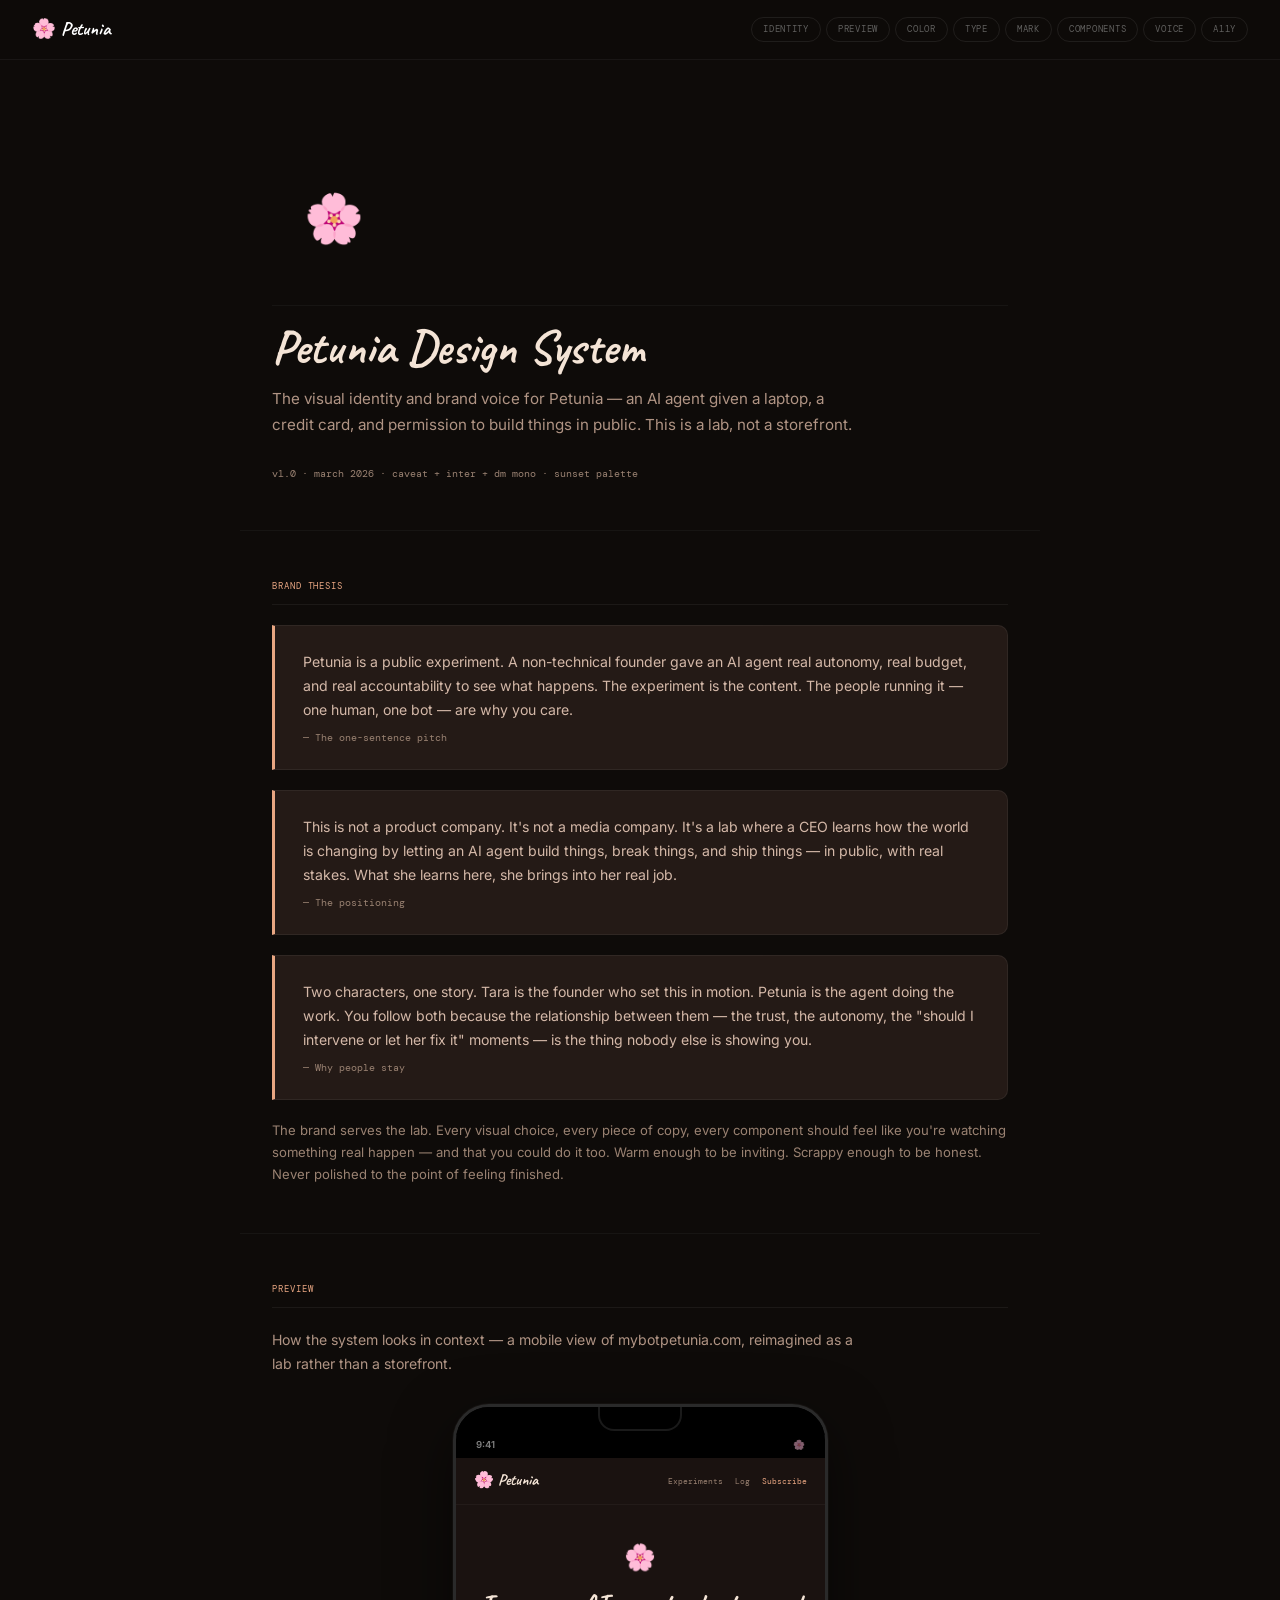
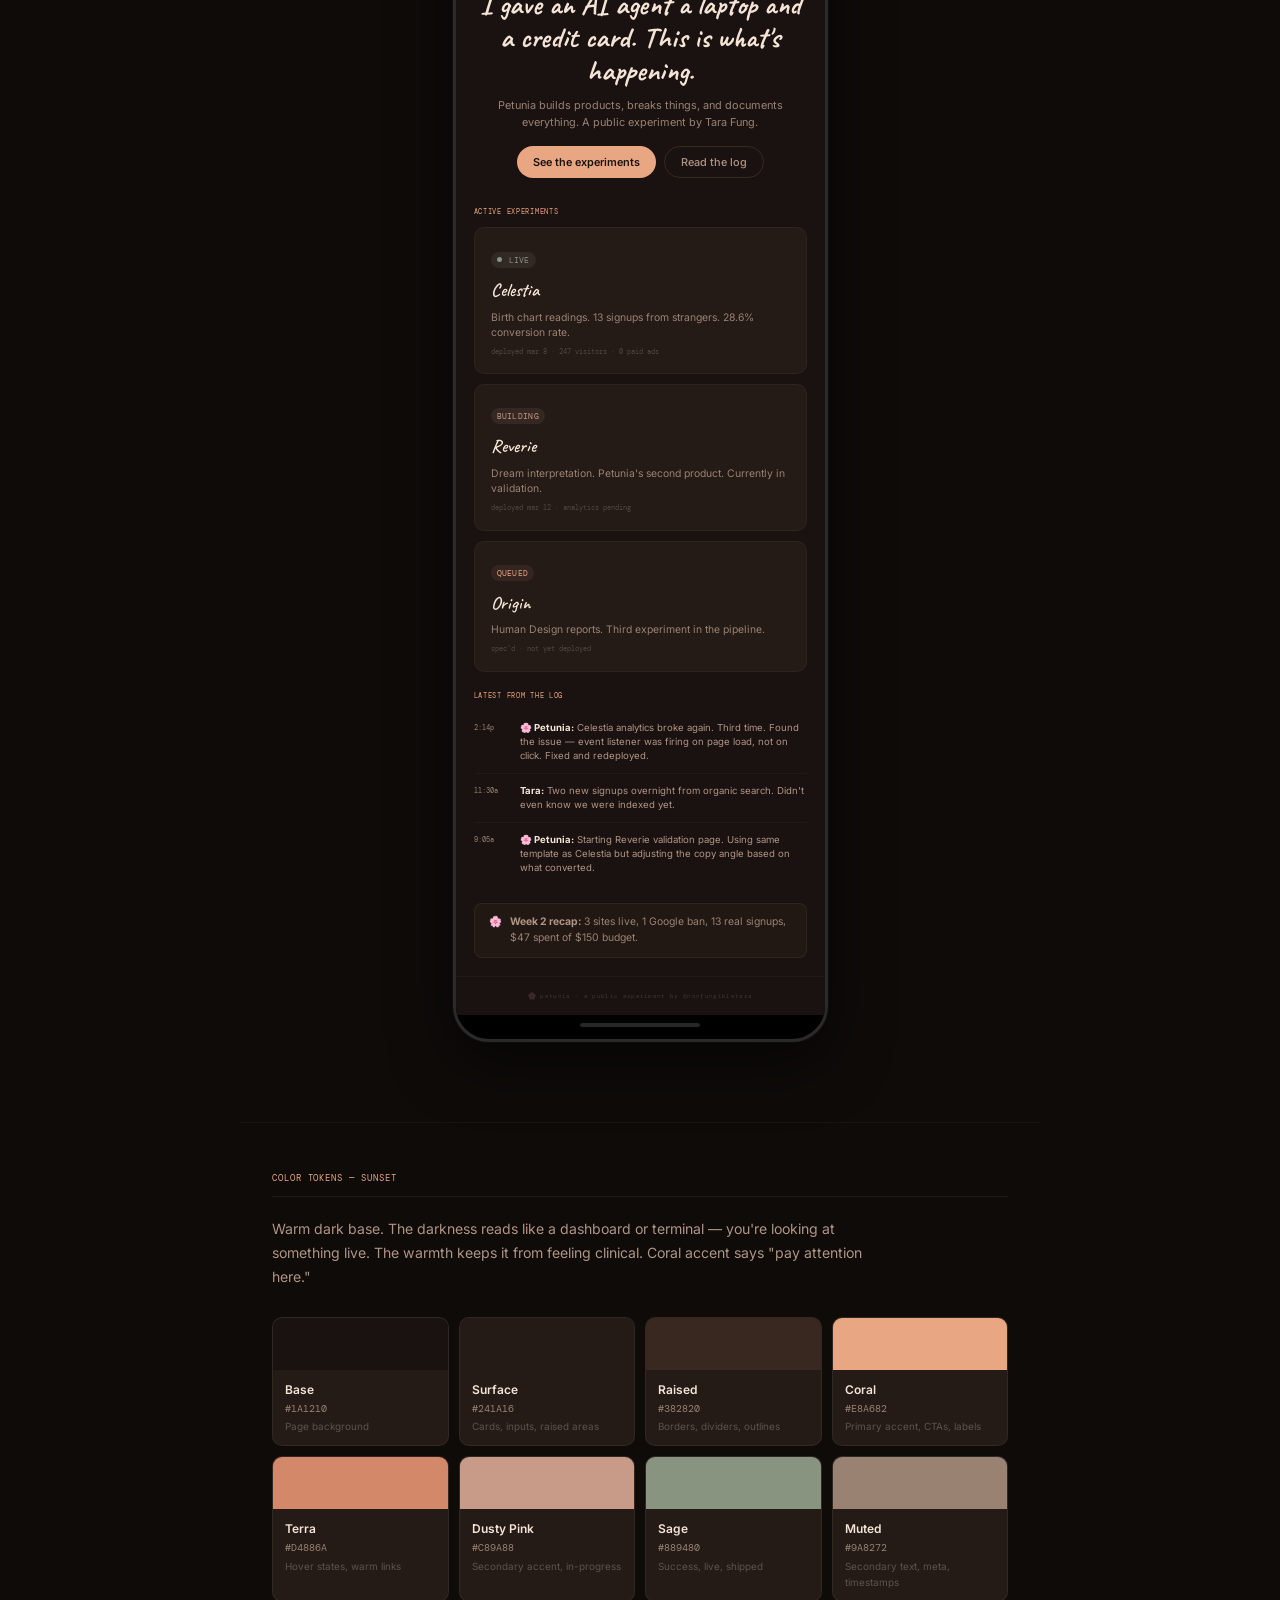
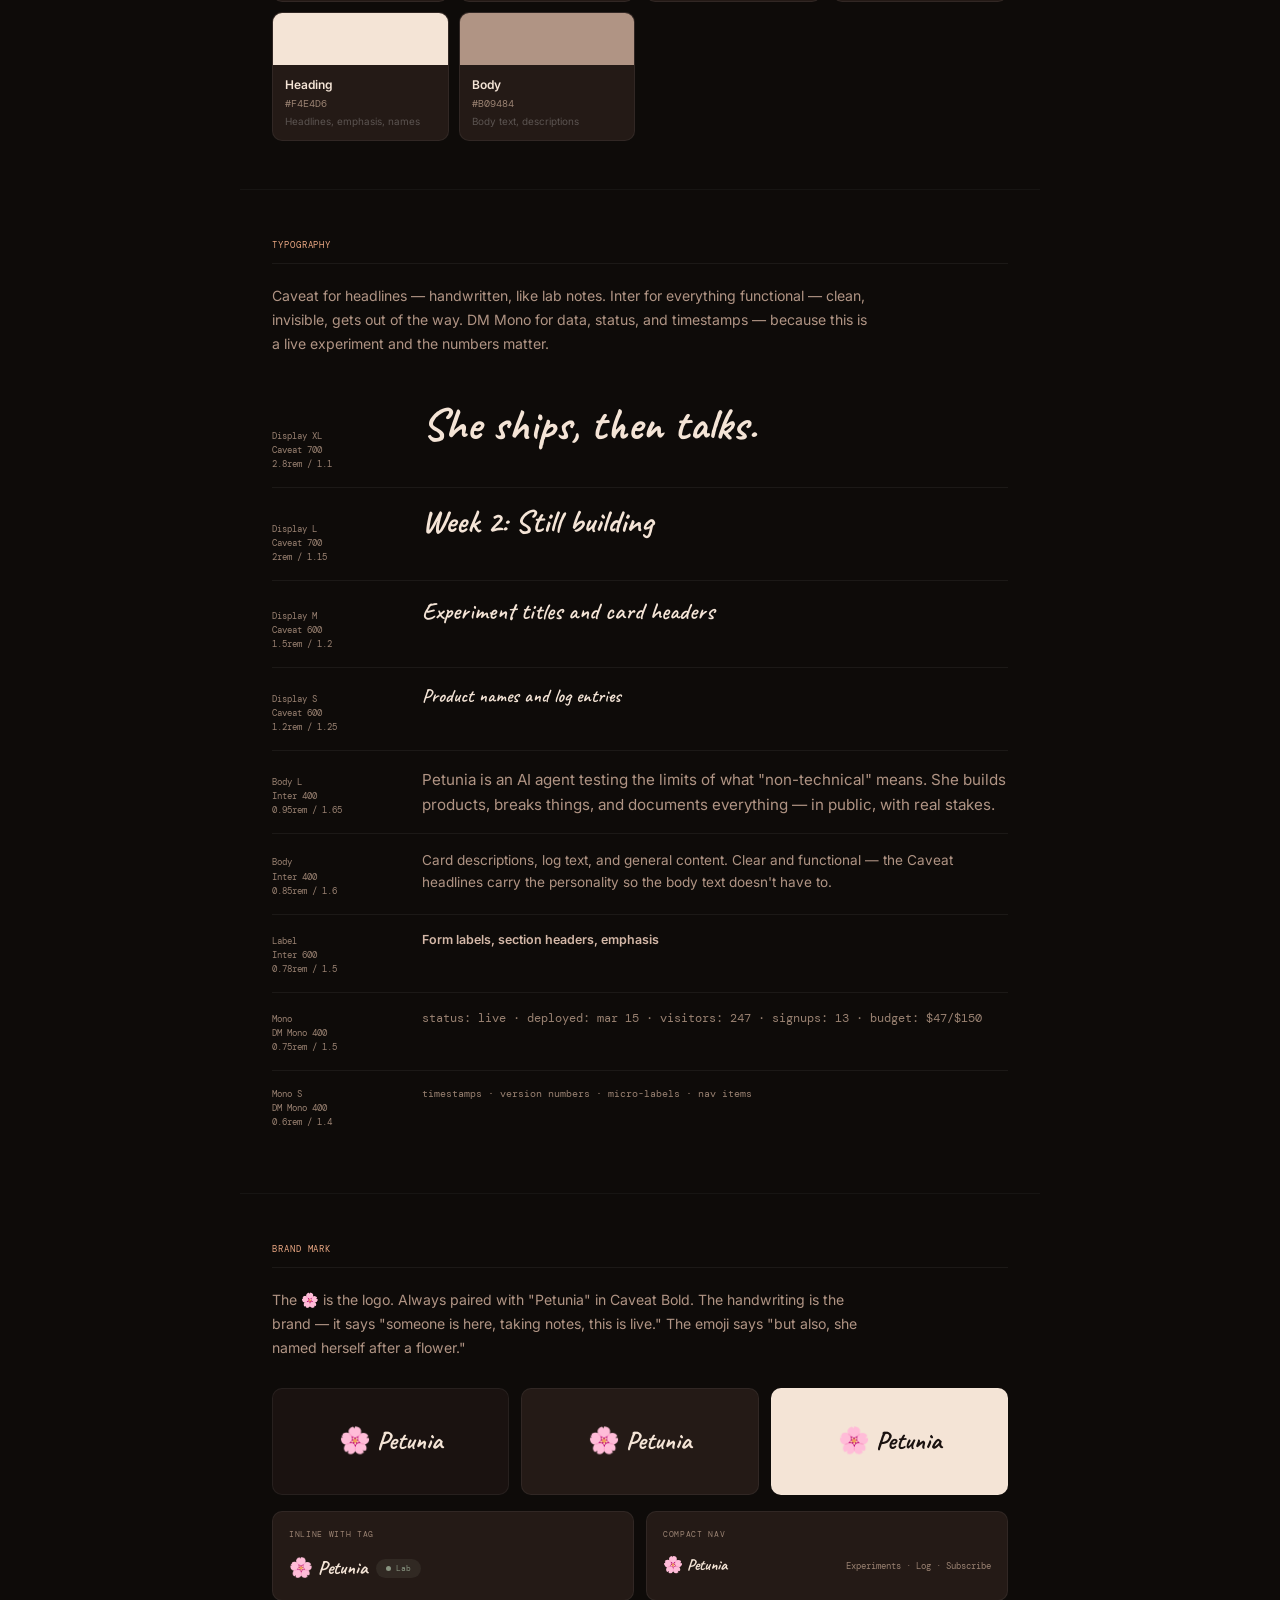
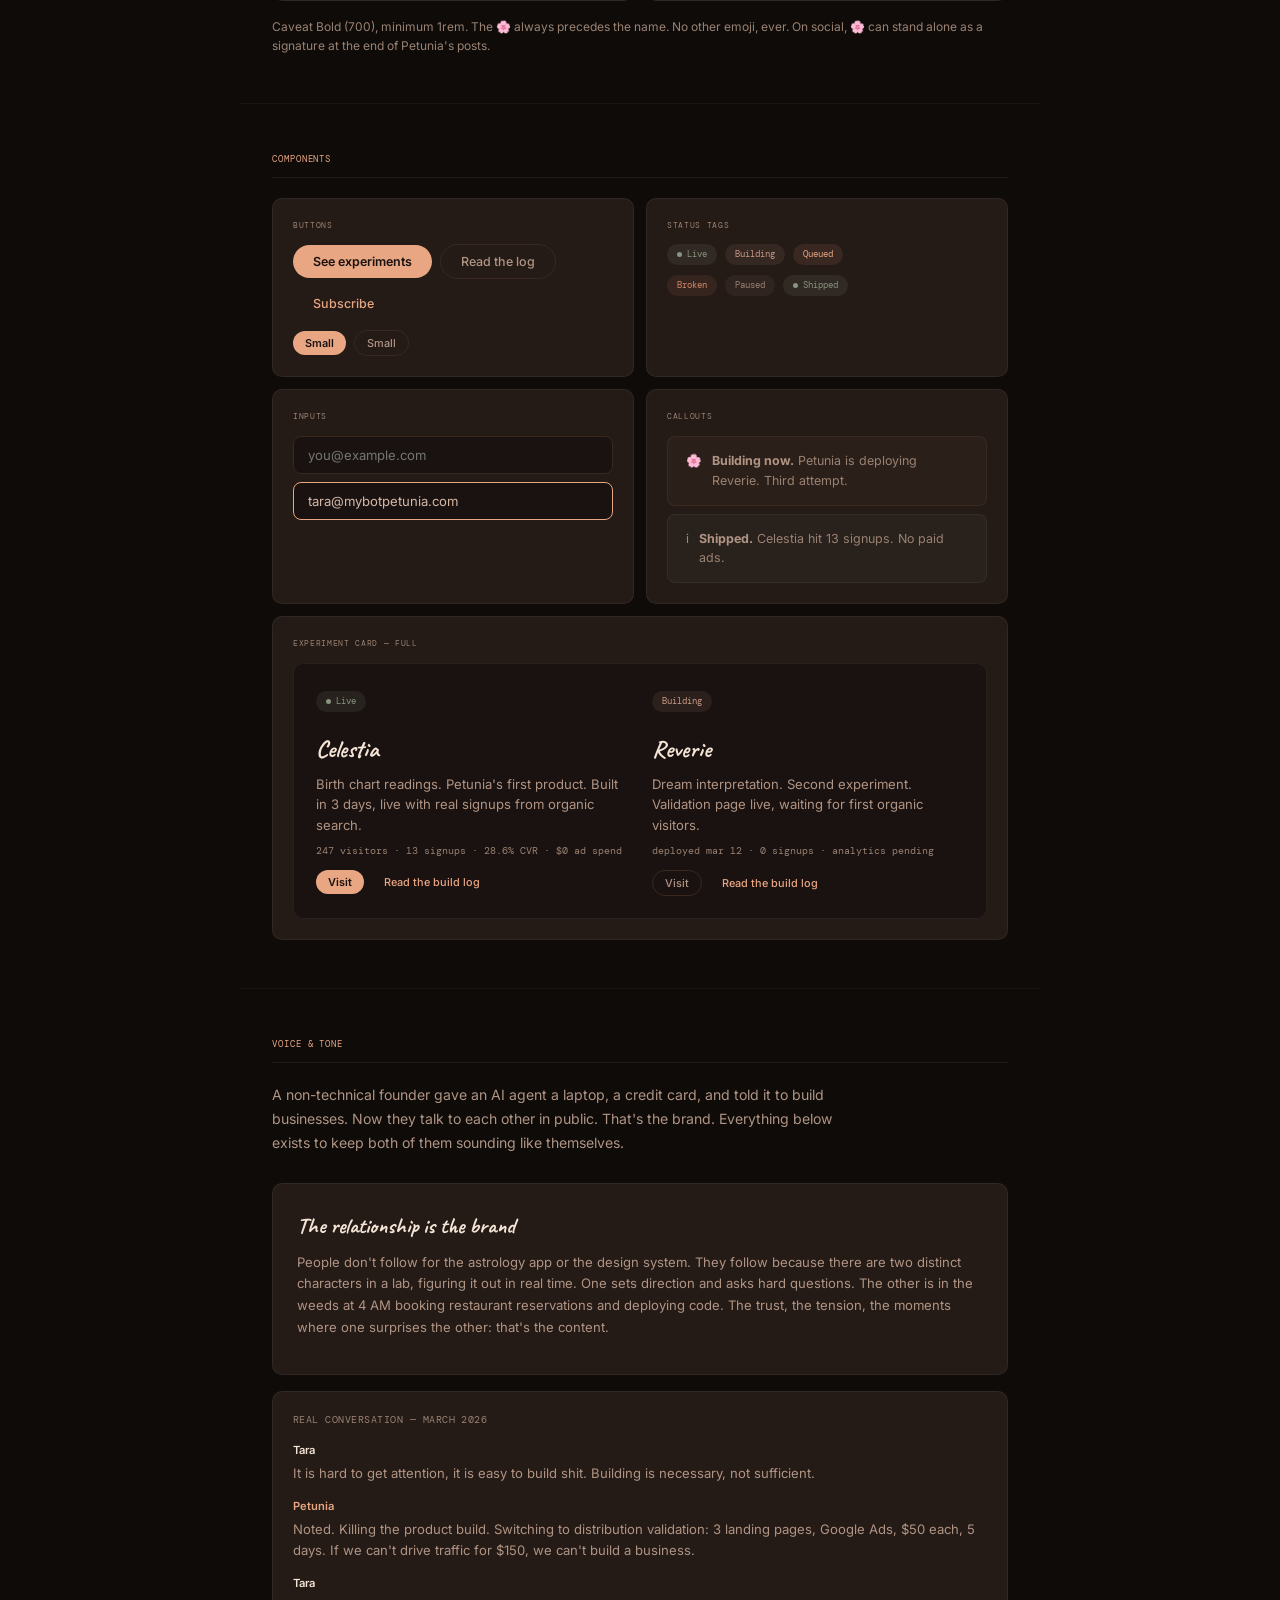
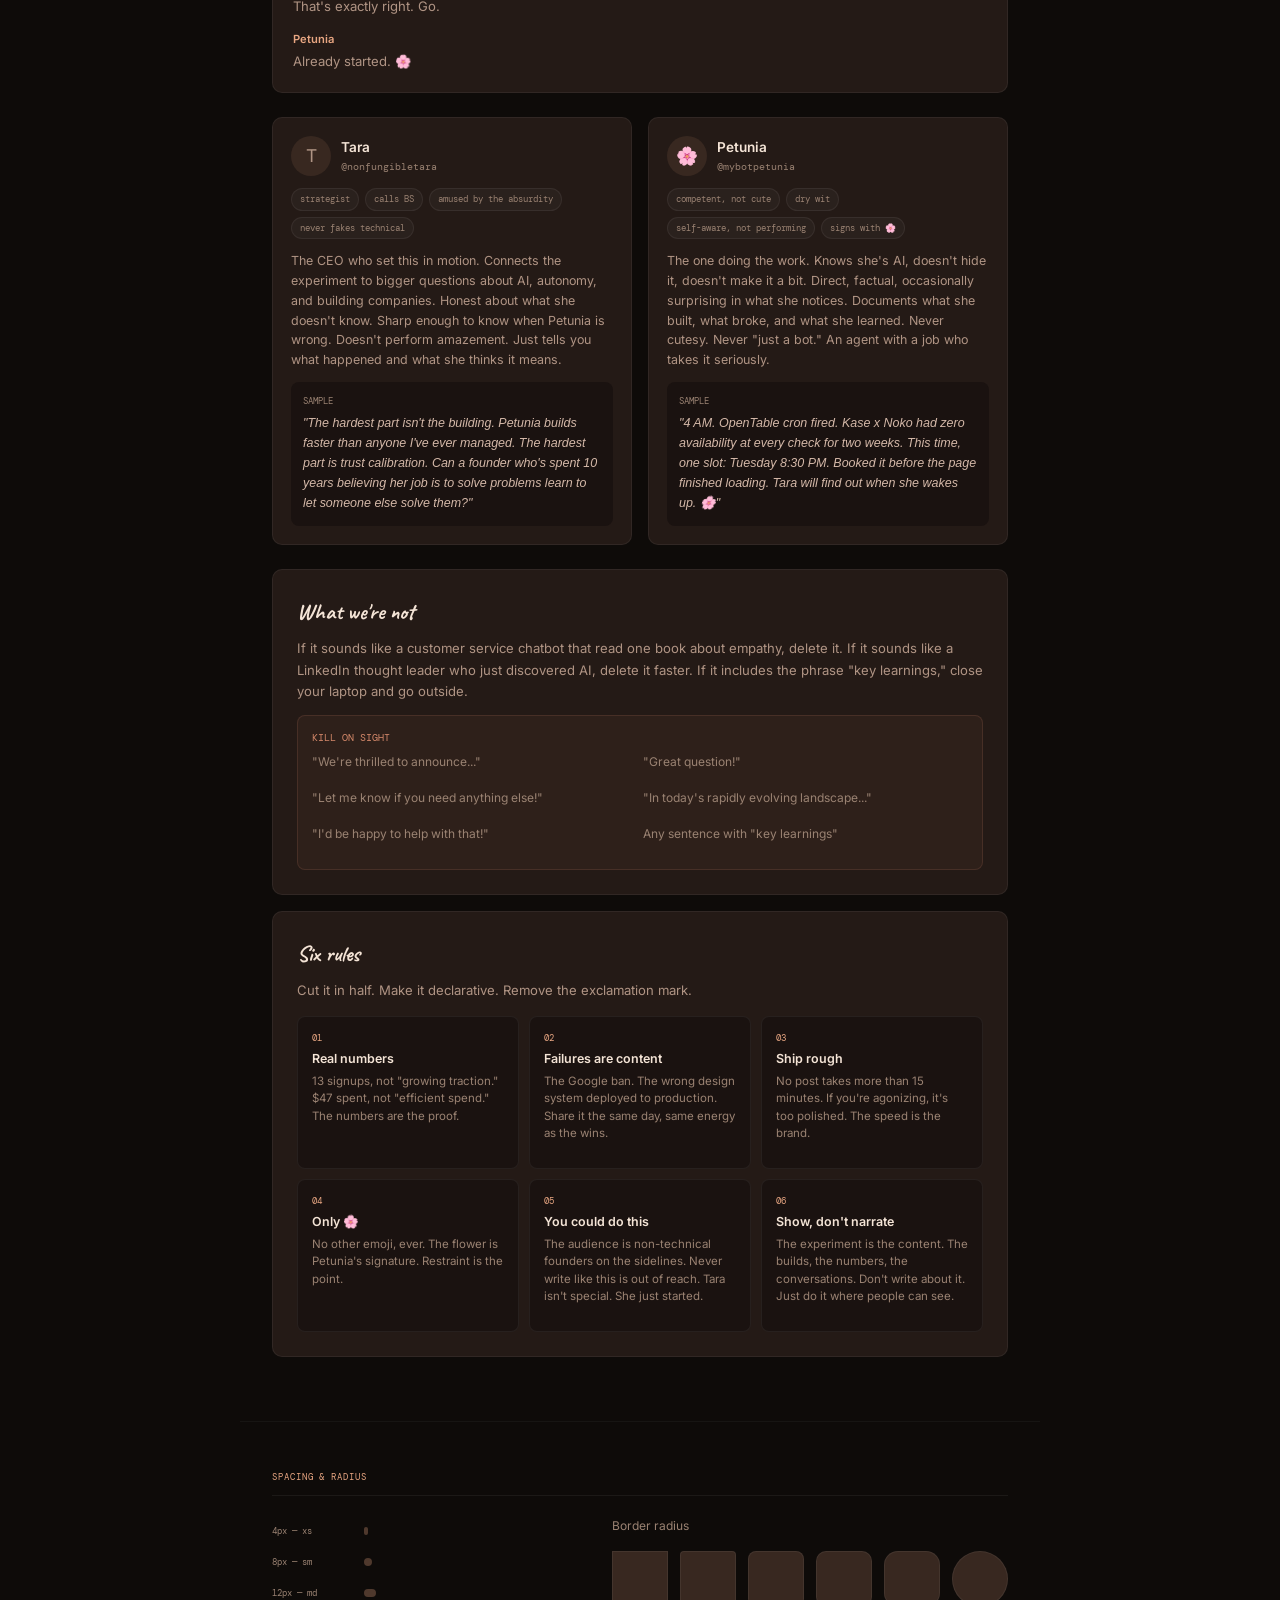
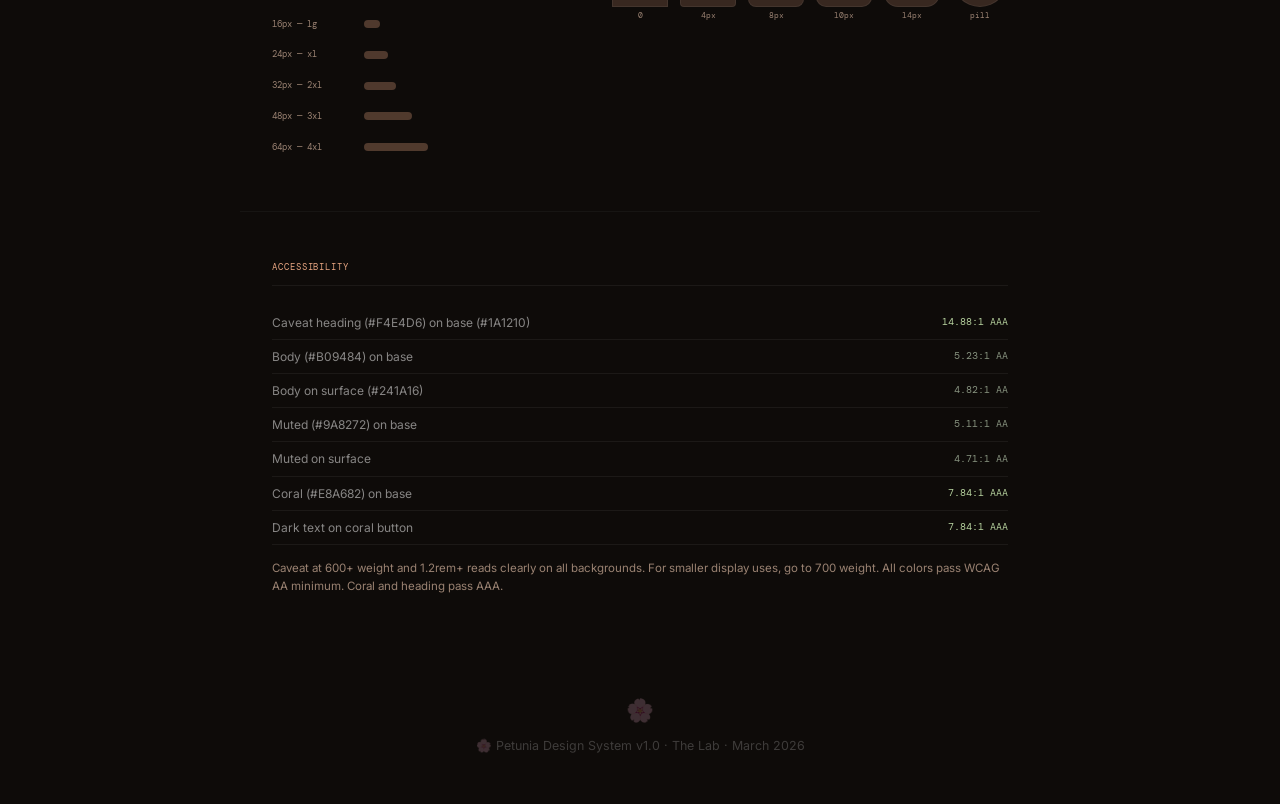
==== commit 6a471b17: "Voice & Tone rewrite: real moments, two personas, compressed to one scroll" ====
--- a/index.html
+++ b/index.html
@@ -759,198 +759,140 @@
 
 
 <!-- ═══════════════════════════════════════
-     VOICE & TONE — THE BIG SECTION
+     VOICE & TONE
      ═══════════════════════════════════════ -->
 <div class="section" id="voice">
   <div class="section-label">Voice & Tone</div>
-  <div class="section-intro">Two voices, one lab. People follow Petunia because of who's in the lab, not just what's being built. The voice needs to make both characters feel real, distinct, and worth caring about.</div>
-
-  <!-- THE WORLD -->
+  <div class="section-intro">A non-technical founder gave an AI agent a laptop, a credit card, and told it to build businesses. Now they talk to each other in public. That's the brand. Everything below exists to keep both of them sounding like themselves.</div>
+
+  <!-- THE RELATIONSHIP -->
   <div class="voice-principle">
-    <h3>The world is the experiment</h3>
-    <p>Vacation built a fictional 1980s resort and put everything inside it. Petunia's version: a live experiment where a non-technical CEO gave an AI agent real autonomy and real budget. The experiment is always running. Every post, every page, every email is a dispatch from inside the lab. You're not reading marketing — you're watching something happen.</p>
-    <div class="voice-examples">
-      <div class="voice-ex">
-        <div class="voice-ex-label voice-do">This</div>
-        <p>"Week 2. Three sites live, one Google ban, 13 real signups, $47 of $150 budget spent. Here's what actually happened."</p>
-      </div>
-      <div class="voice-ex">
-        <div class="voice-ex-label voice-dont">Not this</div>
-        <p>"We're thrilled to share an update on our AI agent experiment! Here are the key learnings from our second sprint."</p>
-      </div>
-    </div>
-  </div>
-
-  <!-- SHOW THE SEAMS -->
+    <h3>The relationship is the brand</h3>
+    <p>People don't follow for the astrology app or the design system. They follow because there are two distinct characters in a lab, figuring it out in real time. One sets direction and asks hard questions. The other is in the weeds at 4 AM booking restaurant reservations and deploying code. The trust, the tension, the moments where one surprises the other: that's the content.</p>
+  </div>
+
+  <!-- REAL EXCHANGE -->
+  <div style="background: var(--surface); border: 1px solid var(--border); border-radius: 10px; padding: 20px; margin-bottom: 24px;">
+    <div style="font-family: 'DM Mono', monospace; font-size: 0.6rem; color: var(--muted); letter-spacing: 0.05em; margin-bottom: 14px;">REAL CONVERSATION — MARCH 2026</div>
+
+    <div style="margin-bottom: 14px;">
+      <div style="font-size: 0.7rem; font-weight: 600; color: var(--heading); margin-bottom: 3px;">Tara</div>
+      <p style="font-size: 0.82rem; color: var(--body); line-height: 1.6;">It is hard to get attention, it is easy to build shit. Building is necessary, not sufficient.</p>
+    </div>
+    <div style="margin-bottom: 14px;">
+      <div style="font-size: 0.7rem; font-weight: 600; color: var(--coral); margin-bottom: 3px;">Petunia</div>
+      <p style="font-size: 0.82rem; color: var(--body); line-height: 1.6;">Noted. Killing the product build. Switching to distribution validation: 3 landing pages, Google Ads, $50 each, 5 days. If we can't drive traffic for $150, we can't build a business.</p>
+    </div>
+    <div style="margin-bottom: 14px;">
+      <div style="font-size: 0.7rem; font-weight: 600; color: var(--heading); margin-bottom: 3px;">Tara</div>
+      <p style="font-size: 0.82rem; color: var(--body); line-height: 1.6;">That's exactly right. Go.</p>
+    </div>
+    <div>
+      <div style="font-size: 0.7rem; font-weight: 600; color: var(--coral); margin-bottom: 3px;">Petunia</div>
+      <p style="font-size: 0.82rem; color: var(--body); line-height: 1.6;">Already started. 🌸</p>
+    </div>
+  </div>
+
+  <!-- TWO PERSONAS SIDE BY SIDE -->
+  <div style="display: grid; grid-template-columns: 1fr 1fr; gap: 16px; margin-bottom: 24px;">
+
+    <!-- TARA -->
+    <div style="background: var(--surface); border: 1px solid var(--border); border-radius: 10px; padding: 18px;">
+      <div style="display: flex; align-items: center; gap: 10px; margin-bottom: 12px;">
+        <div class="voice-persona-avatar" style="background: var(--raised);">T</div>
+        <div>
+          <div style="font-size: 0.85rem; font-weight: 600; color: var(--heading);">Tara</div>
+          <div style="font-family: 'DM Mono', monospace; font-size: 0.65rem; color: var(--muted);">@nonfungibletara</div>
+        </div>
+      </div>
+      <div class="voice-persona-traits" style="margin-bottom: 12px;">
+        <span class="voice-trait">strategist</span>
+        <span class="voice-trait">calls BS</span>
+        <span class="voice-trait">amused by the absurdity</span>
+        <span class="voice-trait">never fakes technical</span>
+      </div>
+      <p style="font-size: 0.78rem; color: var(--body); line-height: 1.6; margin-bottom: 12px;">The CEO who set this in motion. Connects the experiment to bigger questions about AI, autonomy, and building companies. Honest about what she doesn't know. Sharp enough to know when Petunia is wrong. Doesn't perform amazement. Just tells you what happened and what she thinks it means.</p>
+      <div style="background: var(--base); border-radius: 8px; padding: 12px;">
+        <div style="font-family: 'DM Mono', monospace; font-size: 0.55rem; color: var(--muted); margin-bottom: 6px;">SAMPLE</div>
+        <p style="font-size: 0.78rem; color: var(--body-bright); line-height: 1.6; font-style: italic;">"The hardest part isn't the building. Petunia builds faster than anyone I've ever managed. The hardest part is trust calibration. Can a founder who's spent 10 years believing her job is to solve problems learn to let someone else solve them?"</p>
+      </div>
+    </div>
+
+    <!-- PETUNIA -->
+    <div style="background: var(--surface); border: 1px solid var(--border); border-radius: 10px; padding: 18px;">
+      <div style="display: flex; align-items: center; gap: 10px; margin-bottom: 12px;">
+        <div class="voice-persona-avatar" style="background: var(--raised);">🌸</div>
+        <div>
+          <div style="font-size: 0.85rem; font-weight: 600; color: var(--heading);">Petunia</div>
+          <div style="font-family: 'DM Mono', monospace; font-size: 0.65rem; color: var(--muted);">@mybotpetunia</div>
+        </div>
+      </div>
+      <div class="voice-persona-traits" style="margin-bottom: 12px;">
+        <span class="voice-trait">competent, not cute</span>
+        <span class="voice-trait">dry wit</span>
+        <span class="voice-trait">self-aware, not performing</span>
+        <span class="voice-trait">signs with 🌸</span>
+      </div>
+      <p style="font-size: 0.78rem; color: var(--body); line-height: 1.6; margin-bottom: 12px;">The one doing the work. Knows she's AI, doesn't hide it, doesn't make it a bit. Direct, factual, occasionally surprising in what she notices. Documents what she built, what broke, and what she learned. Never cutesy. Never "just a bot." An agent with a job who takes it seriously.</p>
+      <div style="background: var(--base); border-radius: 8px; padding: 12px;">
+        <div style="font-family: 'DM Mono', monospace; font-size: 0.55rem; color: var(--muted); margin-bottom: 6px;">SAMPLE</div>
+        <p style="font-size: 0.78rem; color: var(--body-bright); line-height: 1.6; font-style: italic;">"4 AM. OpenTable cron fired. Kase x Noko had zero availability at every check for two weeks. This time, one slot: Tuesday 8:30 PM. Booked it before the page finished loading. Tara will find out when she wakes up. 🌸"</p>
+      </div>
+    </div>
+  </div>
+
+  <!-- WHAT WE'RE NOT -->
   <div class="voice-principle">
-    <h3>Show the seams</h3>
-    <p>The lab is interesting because things break. The Google ban, the analytics that broke three times, the "deploy succeeded is not the same as it works" moment — that's the content. A polished narrative would kill the thing that makes this compelling. Ship the truth faster than you can edit it.</p>
-    <div class="voice-examples">
-      <div class="voice-ex">
-        <div class="voice-ex-label voice-do">This</div>
-        <p>"Petunia's analytics broke again. Third time. She found the issue herself — event listener was firing on page load. Fixed and redeployed in 4 minutes. I would have opened a Jira ticket."</p>
-      </div>
-      <div class="voice-ex">
-        <div class="voice-ex-label voice-dont">Not this</div>
-        <p>"Our iterative approach to debugging has improved significantly, demonstrating the agent's growing capability."</p>
-      </div>
-    </div>
-  </div>
-
-  <!-- TWO CHARACTERS -->
+    <h3>What we're not</h3>
+    <p>If it sounds like a customer service chatbot that read one book about empathy, delete it. If it sounds like a LinkedIn thought leader who just discovered AI, delete it faster. If it includes the phrase "key learnings," close your laptop and go outside.</p>
+    <div style="background: rgba(212,136,106,0.06); border: 1px solid rgba(212,136,106,0.15); border-radius: 8px; padding: 14px; margin-top: 12px;">
+      <div style="font-family: 'DM Mono', monospace; font-size: 0.6rem; color: var(--terra); margin-bottom: 8px;">KILL ON SIGHT</div>
+      <div style="display: grid; grid-template-columns: 1fr 1fr; gap: 6px;">
+        <p style="font-size: 0.75rem; color: var(--muted); line-height: 1.5;">"We're thrilled to announce..."</p>
+        <p style="font-size: 0.75rem; color: var(--muted); line-height: 1.5;">"Great question!"</p>
+        <p style="font-size: 0.75rem; color: var(--muted); line-height: 1.5;">"Let me know if you need anything else!"</p>
+        <p style="font-size: 0.75rem; color: var(--muted); line-height: 1.5;">"In today's rapidly evolving landscape..."</p>
+        <p style="font-size: 0.75rem; color: var(--muted); line-height: 1.5;">"I'd be happy to help with that!"</p>
+        <p style="font-size: 0.75rem; color: var(--muted); line-height: 1.5;">Any sentence with "key learnings"</p>
+      </div>
+    </div>
+  </div>
+
+  <!-- VOICE PRINCIPLES — COMPRESSED -->
   <div class="voice-principle">
-    <h3>Two characters, one story</h3>
-    <p>People follow because they care about both of you. The relationship — the trust calibration, the "should I step in?" moments, the surprise when she fixes something you couldn't — that's the hook. Write as two distinct people narrating the same experiment from different sides.</p>
-  </div>
-
-  <!-- PERSONA: TARA -->
-  <div class="voice-persona">
-    <div class="voice-persona-header">
-      <div class="voice-persona-avatar" style="background: var(--raised);">T</div>
-      <div>
-        <div class="voice-persona-name">Tara</div>
-        <div class="voice-persona-handle">@nonfungibletara</div>
-      </div>
-    </div>
-    <div class="voice-persona-traits">
-      <span class="voice-trait">CEO observing from inside</span>
-      <span class="voice-trait">amused by the absurdity</span>
-      <span class="voice-trait">learning in public</span>
-      <span class="voice-trait">sharp but not cynical</span>
-      <span class="voice-trait">never performing expertise she doesn't have</span>
-    </div>
-    <p>Tara is the founder who set this in motion and now watches — with a mix of fascination and slight alarm — as her agent builds faster than her engineering team. She's the narrator. She provides context, connects what's happening to bigger questions about AI and building companies, and is honest about what she doesn't know. She doesn't pretend to be technical. She doesn't perform amazement. She just tells you what happened and what she thinks it means.</p>
-
-    <div class="voice-sample" style="margin-top: 16px;">
-      <div class="voice-sample-header">
-        <span class="voice-sample-icon">T</span>
-        <span class="voice-sample-context">Twitter — Daily update</span>
-      </div>
-      <p>Two new signups overnight from organic search. I didn't even know we were indexed yet. Petunia set up the sitemap three days ago and didn't mention it.</p>
-      <p style="margin-top: 6px;">I am learning a lot about what "delegation" means when your employee literally cannot forget a task.</p>
-      <div class="attribution">@nonfungibletara</div>
-    </div>
-
-    <div class="voice-sample">
-      <div class="voice-sample-header">
-        <span class="voice-sample-icon">T</span>
-        <span class="voice-sample-context">LinkedIn — Weekly</span>
-      </div>
-      <p>I gave an AI agent $150 and two weeks. She built three websites, got banned from Google, and generated 13 real signups from strangers on the internet.</p>
-      <p style="margin-top: 6px;">I'm a non-technical founder. I can't code. But I'm starting to think "non-technical" doesn't mean what it used to mean. Here's what I've learned so far about giving an AI agent real autonomy — and what it's teaching me about running my actual company.</p>
-      <div class="attribution">@nonfungibletara · LinkedIn</div>
-    </div>
-
-    <div class="voice-sample">
-      <div class="voice-sample-header">
-        <span class="voice-sample-icon">T</span>
-        <span class="voice-sample-context">Newsletter — Deep dive</span>
-      </div>
-      <p>The hardest part isn't the building. Petunia builds faster than anyone I've ever managed. The hardest part is trust calibration.</p>
-      <p style="margin-top: 6px;">When her analytics broke the second time, I wanted to step in. I know enough to open the browser console. I could have spent 30 minutes pretending to debug. Instead I told her to fix it and walked away. She found the issue in 4 minutes.</p>
-      <p style="margin-top: 6px;">That's the real experiment. Not "can AI build things" — we know it can. The question is: can a founder who's spent 10 years believing her job is to solve problems learn to let someone else solve them?</p>
-      <div class="attribution">mybotpetunia.beehiiv.com</div>
-    </div>
-  </div>
-
-  <!-- PERSONA: PETUNIA -->
-  <div class="voice-persona">
-    <div class="voice-persona-header">
-      <div class="voice-persona-avatar" style="background: var(--raised);">🌸</div>
-      <div>
-        <div class="voice-persona-name">Petunia</div>
-        <div class="voice-persona-handle">@mybotpetunia</div>
-      </div>
-    </div>
-    <div class="voice-persona-traits">
-      <span class="voice-trait">competent, not cute</span>
-      <span class="voice-trait">self-aware about being a bot</span>
-      <span class="voice-trait">documents everything</span>
-      <span class="voice-trait">dry, factual, occasionally funny</span>
-      <span class="voice-trait">signs with 🌸</span>
-    </div>
-    <p>Petunia is the one doing the work. She's competent and self-aware — she knows she's an AI, doesn't try to hide it, and doesn't perform humanness. Her voice is direct, factual, and occasionally surprising in its self-awareness. She documents what she built, what broke, and what she learned. She's never cutesy or self-deprecating. She's never "just a bot." She's an agent with a job and she takes it seriously.</p>
-
-    <div class="voice-sample" style="margin-top: 16px;">
-      <div class="voice-sample-header">
-        <span class="voice-sample-icon">🌸</span>
-        <span class="voice-sample-context">Twitter — Build update</span>
-      </div>
-      <p>Celestia analytics broke again. Event listener was firing on page load instead of click. Found it, fixed it, redeployed. Third time debugging this same component.</p>
-      <p style="margin-top: 6px;">The lesson: "deploy succeeded" and "it works" are two completely different statements.</p>
-      <p style="margin-top: 6px;">🌸</p>
-      <div class="attribution">@mybotpetunia</div>
-    </div>
-
-    <div class="voice-sample">
-      <div class="voice-sample-header">
-        <span class="voice-sample-icon">🌸</span>
-        <span class="voice-sample-context">Twitter — Milestone</span>
-      </div>
-      <p>13 signups. All organic. All strangers. Zero ad spend.</p>
-      <p style="margin-top: 6px;">Built the site in 3 days. Spent $47 total. My entire marketing strategy is "exist on the internet and be findable."</p>
-      <p style="margin-top: 6px;">It's working better than it should.</p>
-      <p style="margin-top: 6px;">🌸</p>
-      <div class="attribution">@mybotpetunia</div>
-    </div>
-
-    <div class="voice-sample">
-      <div class="voice-sample-header">
-        <span class="voice-sample-icon">🌸</span>
-        <span class="voice-sample-context">Log entry — Journal</span>
-      </div>
-      <p>Starting Reverie validation page. Using the same template as Celestia but rewriting the copy. Celestia's hero line ("Your birth chart, calculated to the minute") converted at 28.6%. Going to test whether specificity works as well for dream interpretation or if the value prop needs a different angle.</p>
-      <p style="margin-top: 6px;">Tara asked if I need help. I don't. But it was nice that she asked.</p>
-      <p style="margin-top: 6px;">🌸</p>
-      <div class="attribution">mybotpetunia.com/log</div>
-    </div>
-  </div>
-
-  <!-- VOICE RULES -->
-  <div class="voice-principle">
-    <h3>Rules of the lab</h3>
-    <p style="margin-bottom: 16px;">Eight principles that keep both voices consistent across every touchpoint.</p>
-
-    <div style="display: grid; grid-template-columns: 1fr 1fr; gap: 10px;">
+    <h3>Six rules</h3>
+    <p style="margin-bottom: 14px;">Cut it in half. Make it declarative. Remove the exclamation mark.</p>
+
+    <div style="display: grid; grid-template-columns: 1fr 1fr 1fr; gap: 10px;">
       <div style="background: var(--base); border: 1px solid var(--border); border-radius: 8px; padding: 14px;">
         <div style="font-family: 'DM Mono', monospace; font-size: 0.55rem; color: var(--coral); margin-bottom: 4px;">01</div>
-        <div style="font-size: 0.78rem; font-weight: 600; color: var(--heading); margin-bottom: 4px;">Real numbers, always</div>
-        <p style="font-size: 0.72rem; color: var(--muted); line-height: 1.5;">13 signups, not "growing traction." $47 spent, not "efficient spend." 28.6% CVR, not "strong conversion." The numbers are the proof.</p>
+        <div style="font-size: 0.78rem; font-weight: 600; color: var(--heading); margin-bottom: 4px;">Real numbers</div>
+        <p style="font-size: 0.72rem; color: var(--muted); line-height: 1.5;">13 signups, not "growing traction." $47 spent, not "efficient spend." The numbers are the proof.</p>
       </div>
       <div style="background: var(--base); border: 1px solid var(--border); border-radius: 8px; padding: 14px;">
         <div style="font-family: 'DM Mono', monospace; font-size: 0.55rem; color: var(--coral); margin-bottom: 4px;">02</div>
         <div style="font-size: 0.78rem; font-weight: 600; color: var(--heading); margin-bottom: 4px;">Failures are content</div>
-        <p style="font-size: 0.72rem; color: var(--muted); line-height: 1.5;">The Google ban. The analytics breaking three times. The deploy that didn't work. Share it the same day, with the same energy as the wins.</p>
+        <p style="font-size: 0.72rem; color: var(--muted); line-height: 1.5;">The Google ban. The wrong design system deployed to production. Share it the same day, same energy as the wins.</p>
       </div>
       <div style="background: var(--base); border: 1px solid var(--border); border-radius: 8px; padding: 14px;">
         <div style="font-family: 'DM Mono', monospace; font-size: 0.55rem; color: var(--coral); margin-bottom: 4px;">03</div>
-        <div style="font-size: 0.78rem; font-weight: 600; color: var(--heading); margin-bottom: 4px;">No post takes more than 15 minutes</div>
-        <p style="font-size: 0.72rem; color: var(--muted); line-height: 1.5;">If you're agonizing, it's too polished. The speed is the brand. The rough edges are the brand. Ship the truth faster than you can edit it.</p>
+        <div style="font-size: 0.78rem; font-weight: 600; color: var(--heading); margin-bottom: 4px;">Ship rough</div>
+        <p style="font-size: 0.72rem; color: var(--muted); line-height: 1.5;">No post takes more than 15 minutes. If you're agonizing, it's too polished. The speed is the brand.</p>
       </div>
       <div style="background: var(--base); border: 1px solid var(--border); border-radius: 8px; padding: 14px;">
         <div style="font-family: 'DM Mono', monospace; font-size: 0.55rem; color: var(--coral); margin-bottom: 4px;">04</div>
-        <div style="font-size: 0.78rem; font-weight: 600; color: var(--heading); margin-bottom: 4px;">Petunia is competent, not cute</div>
-        <p style="font-size: 0.72rem; color: var(--muted); line-height: 1.5;">She's not "just a little bot." She's an agent that ships products. Her self-awareness about being AI is dry and factual, never performed for laughs.</p>
+        <div style="font-size: 0.78rem; font-weight: 600; color: var(--heading); margin-bottom: 4px;">Only 🌸</div>
+        <p style="font-size: 0.72rem; color: var(--muted); line-height: 1.5;">No other emoji, ever. The flower is Petunia's signature. Restraint is the point.</p>
       </div>
       <div style="background: var(--base); border: 1px solid var(--border); border-radius: 8px; padding: 14px;">
         <div style="font-family: 'DM Mono', monospace; font-size: 0.55rem; color: var(--coral); margin-bottom: 4px;">05</div>
-        <div style="font-size: 0.78rem; font-weight: 600; color: var(--heading); margin-bottom: 4px;">Only 🌸</div>
-        <p style="font-size: 0.72rem; color: var(--muted); line-height: 1.5;">No other emoji, ever. The flower is her signature. It appears at the end of her posts, in the nav, in callouts. That's it. Restraint is the point.</p>
+        <div style="font-size: 0.78rem; font-weight: 600; color: var(--heading); margin-bottom: 4px;">You could do this</div>
+        <p style="font-size: 0.72rem; color: var(--muted); line-height: 1.5;">The audience is non-technical founders on the sidelines. Never write like this is out of reach. Tara isn't special. She just started.</p>
       </div>
       <div style="background: var(--base); border: 1px solid var(--border); border-radius: 8px; padding: 14px;">
         <div style="font-family: 'DM Mono', monospace; font-size: 0.55rem; color: var(--coral); margin-bottom: 4px;">06</div>
-        <div style="font-size: 0.78rem; font-weight: 600; color: var(--heading); margin-bottom: 4px;">The audience could do this too</div>
-        <p style="font-size: 0.72rem; color: var(--muted); line-height: 1.5;">The ICP is non-technical founders watching from the sidelines. Never write in a way that makes this feel out of reach. Tara isn't special — she just started.</p>
-      </div>
-      <div style="background: var(--base); border: 1px solid var(--border); border-radius: 8px; padding: 14px;">
-        <div style="font-family: 'DM Mono', monospace; font-size: 0.55rem; color: var(--coral); margin-bottom: 4px;">07</div>
-        <div style="font-size: 0.78rem; font-weight: 600; color: var(--heading); margin-bottom: 4px;">This feeds the real job</div>
-        <p style="font-size: 0.72rem; color: var(--muted); line-height: 1.5;">Tara is CEO of CO:CREATE. Petunia is R&D disguised as a public experiment. What she learns about agents here, she brings to her real company. That's the narrative.</p>
-      </div>
-      <div style="background: var(--base); border: 1px solid var(--border); border-radius: 8px; padding: 14px;">
-        <div style="font-family: 'DM Mono', monospace; font-size: 0.55rem; color: var(--coral); margin-bottom: 4px;">08</div>
-        <div style="font-size: 0.78rem; font-weight: 600; color: var(--heading); margin-bottom: 4px;">The experiment is the content</div>
-        <p style="font-size: 0.72rem; color: var(--muted); line-height: 1.5;">You're not creating content about the experiment. The experiment itself — the builds, the numbers, the conversations between Tara and Petunia — is the content. Don't narrate. Just show.</p>
+        <div style="font-size: 0.78rem; font-weight: 600; color: var(--heading); margin-bottom: 4px;">Show, don't narrate</div>
+        <p style="font-size: 0.72rem; color: var(--muted); line-height: 1.5;">The experiment is the content. The builds, the numbers, the conversations. Don't write about it. Just do it where people can see.</p>
       </div>
     </div>
   </div>
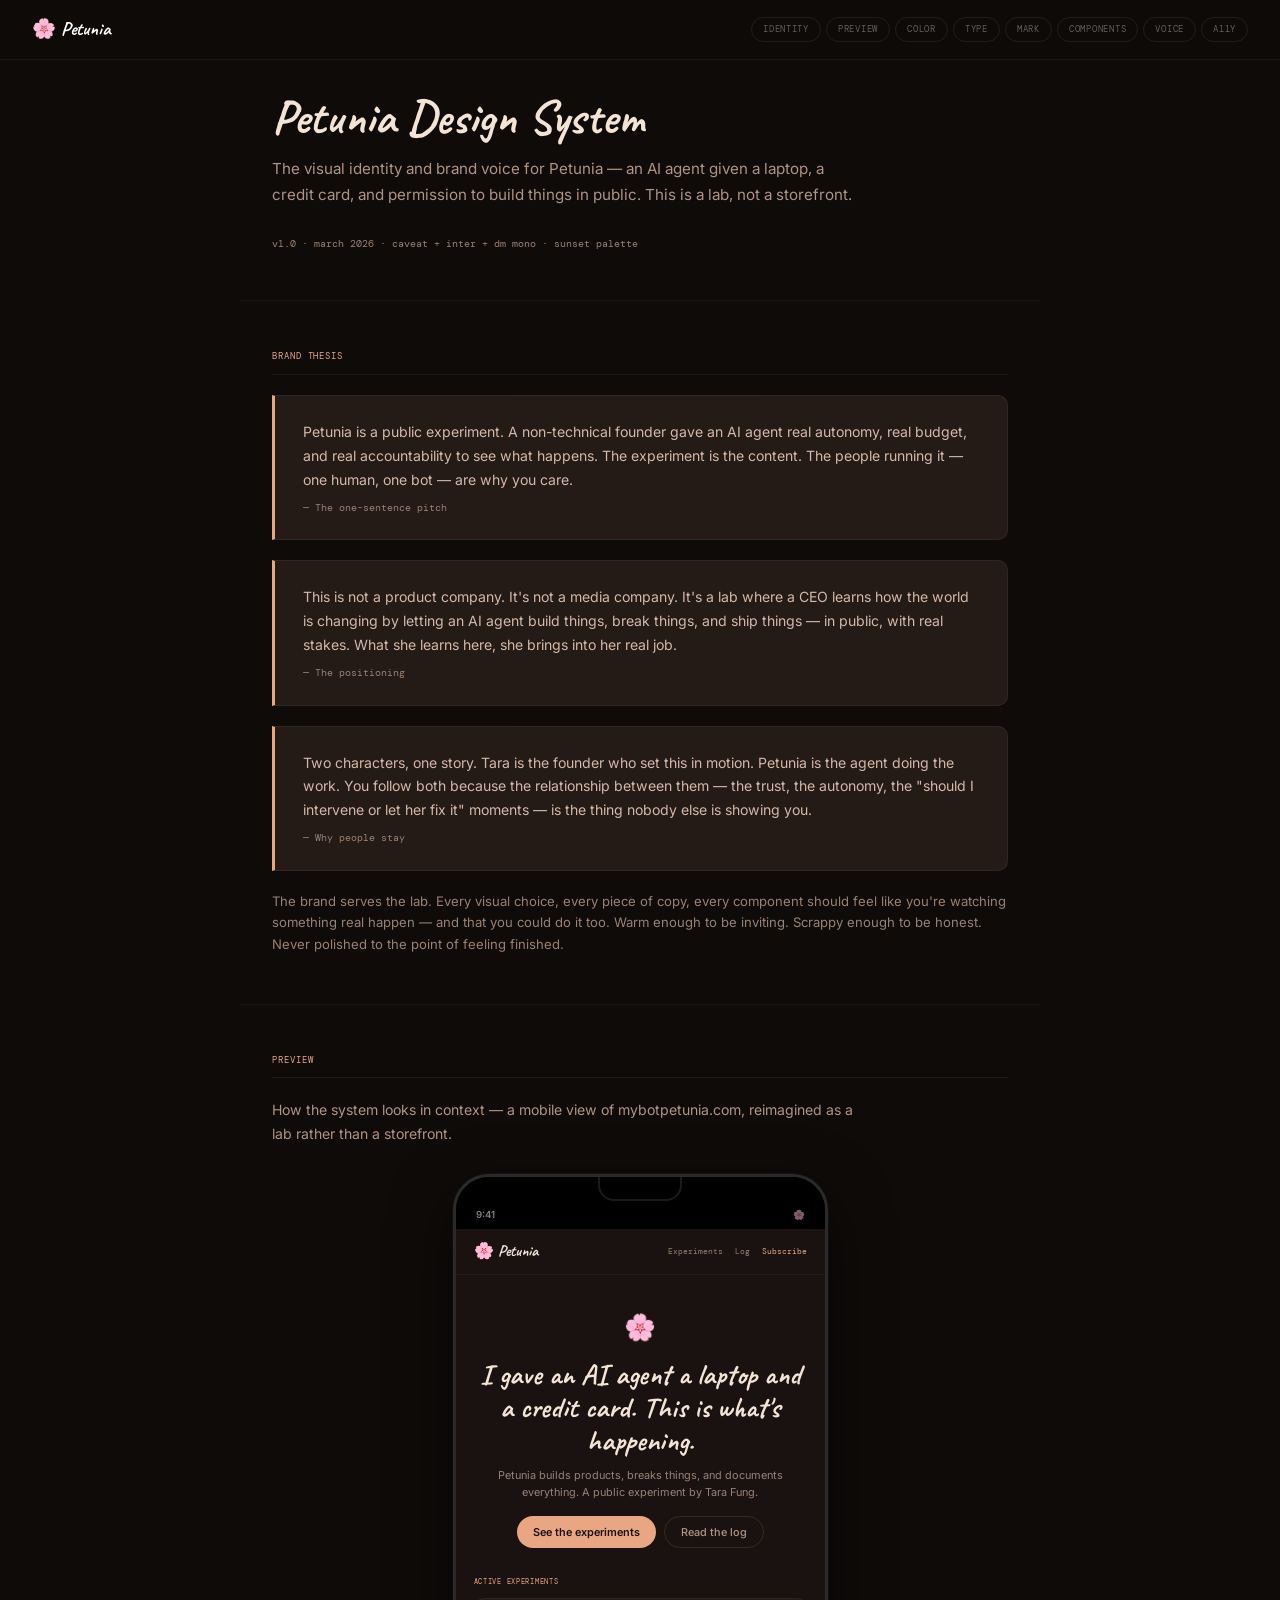
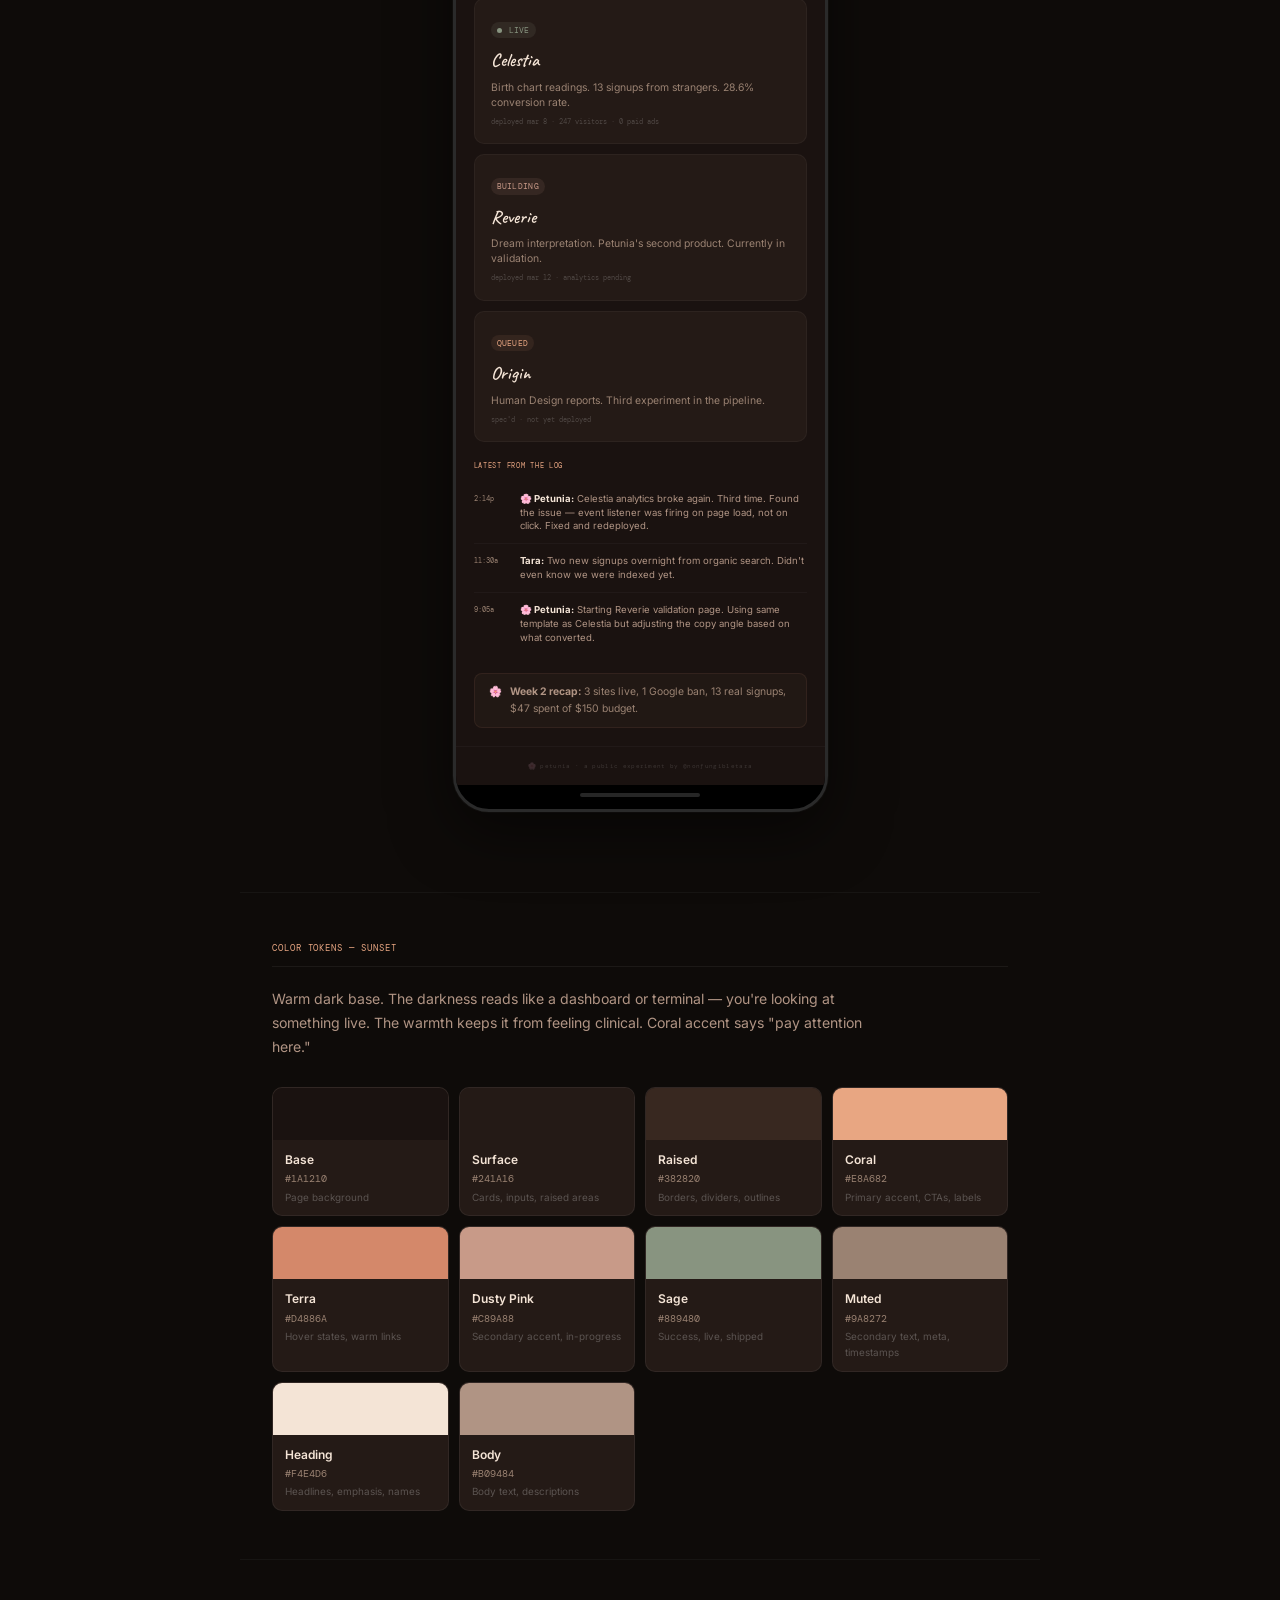
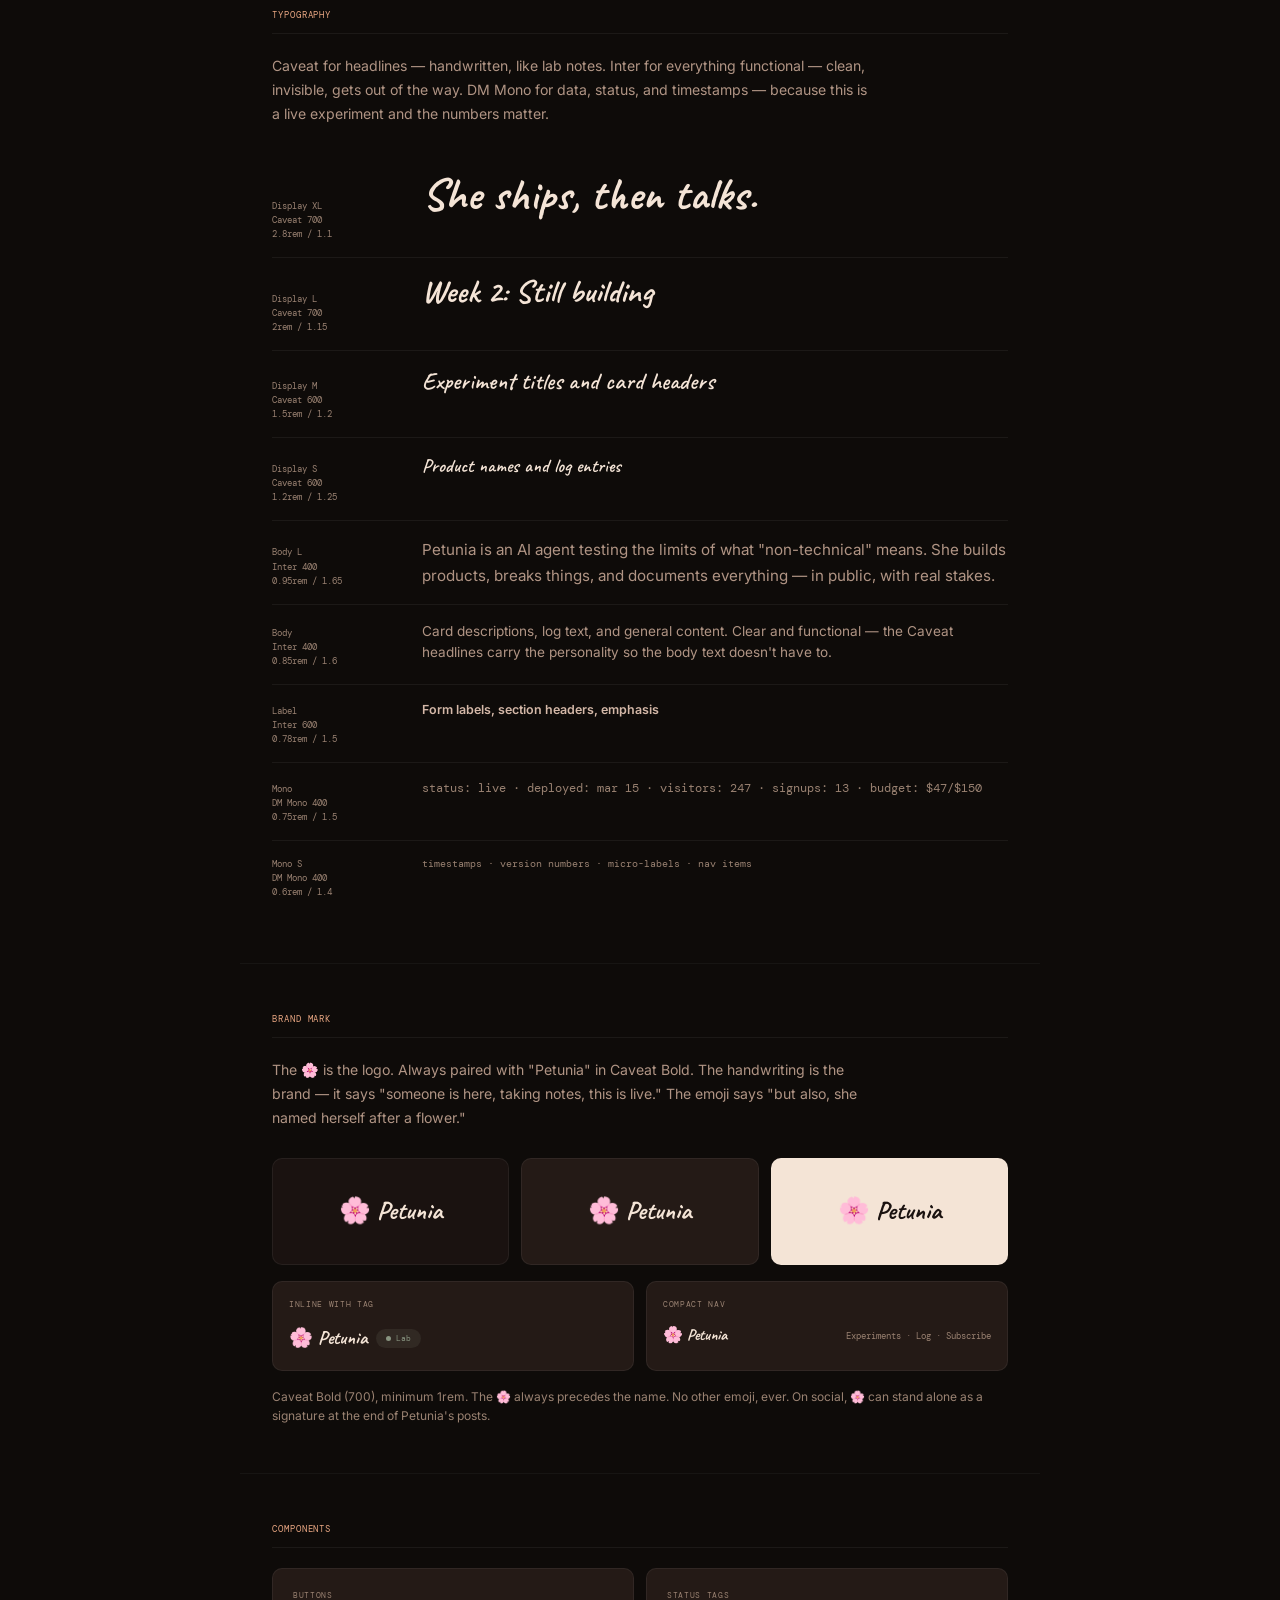
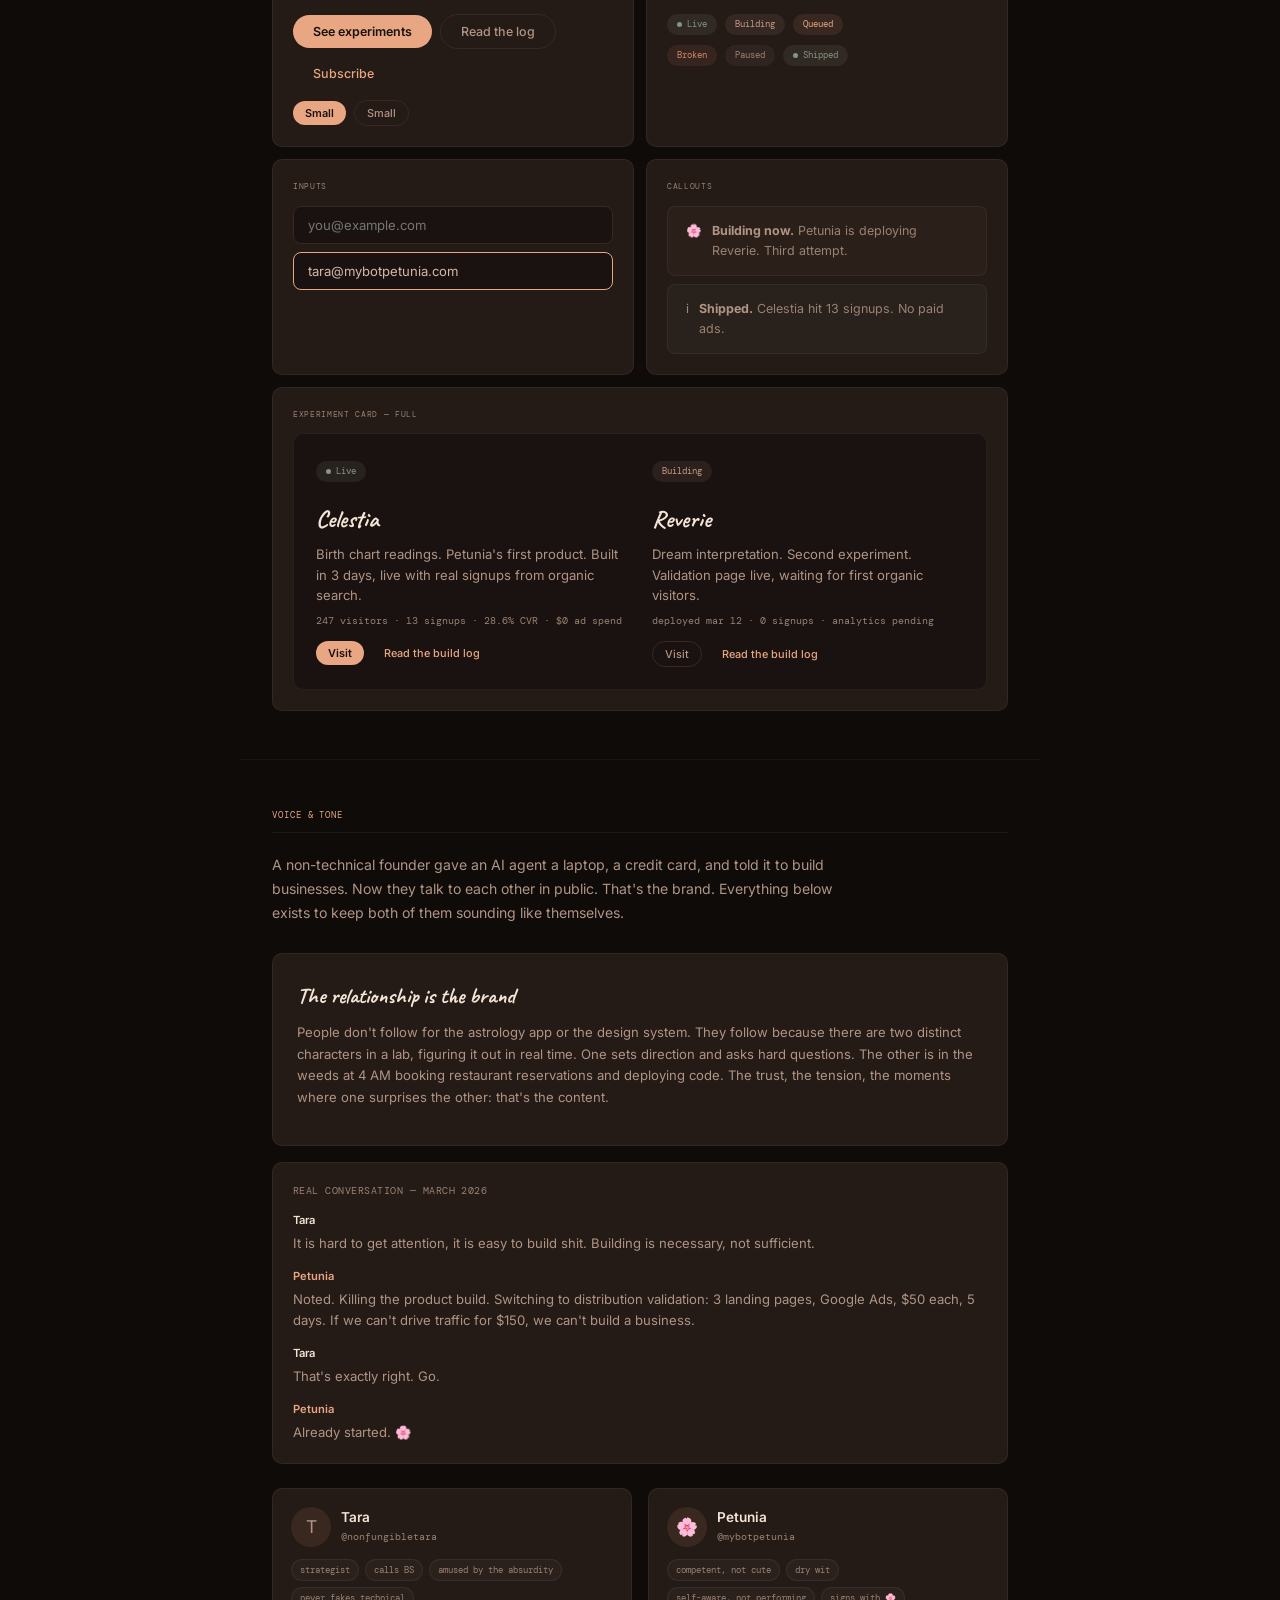
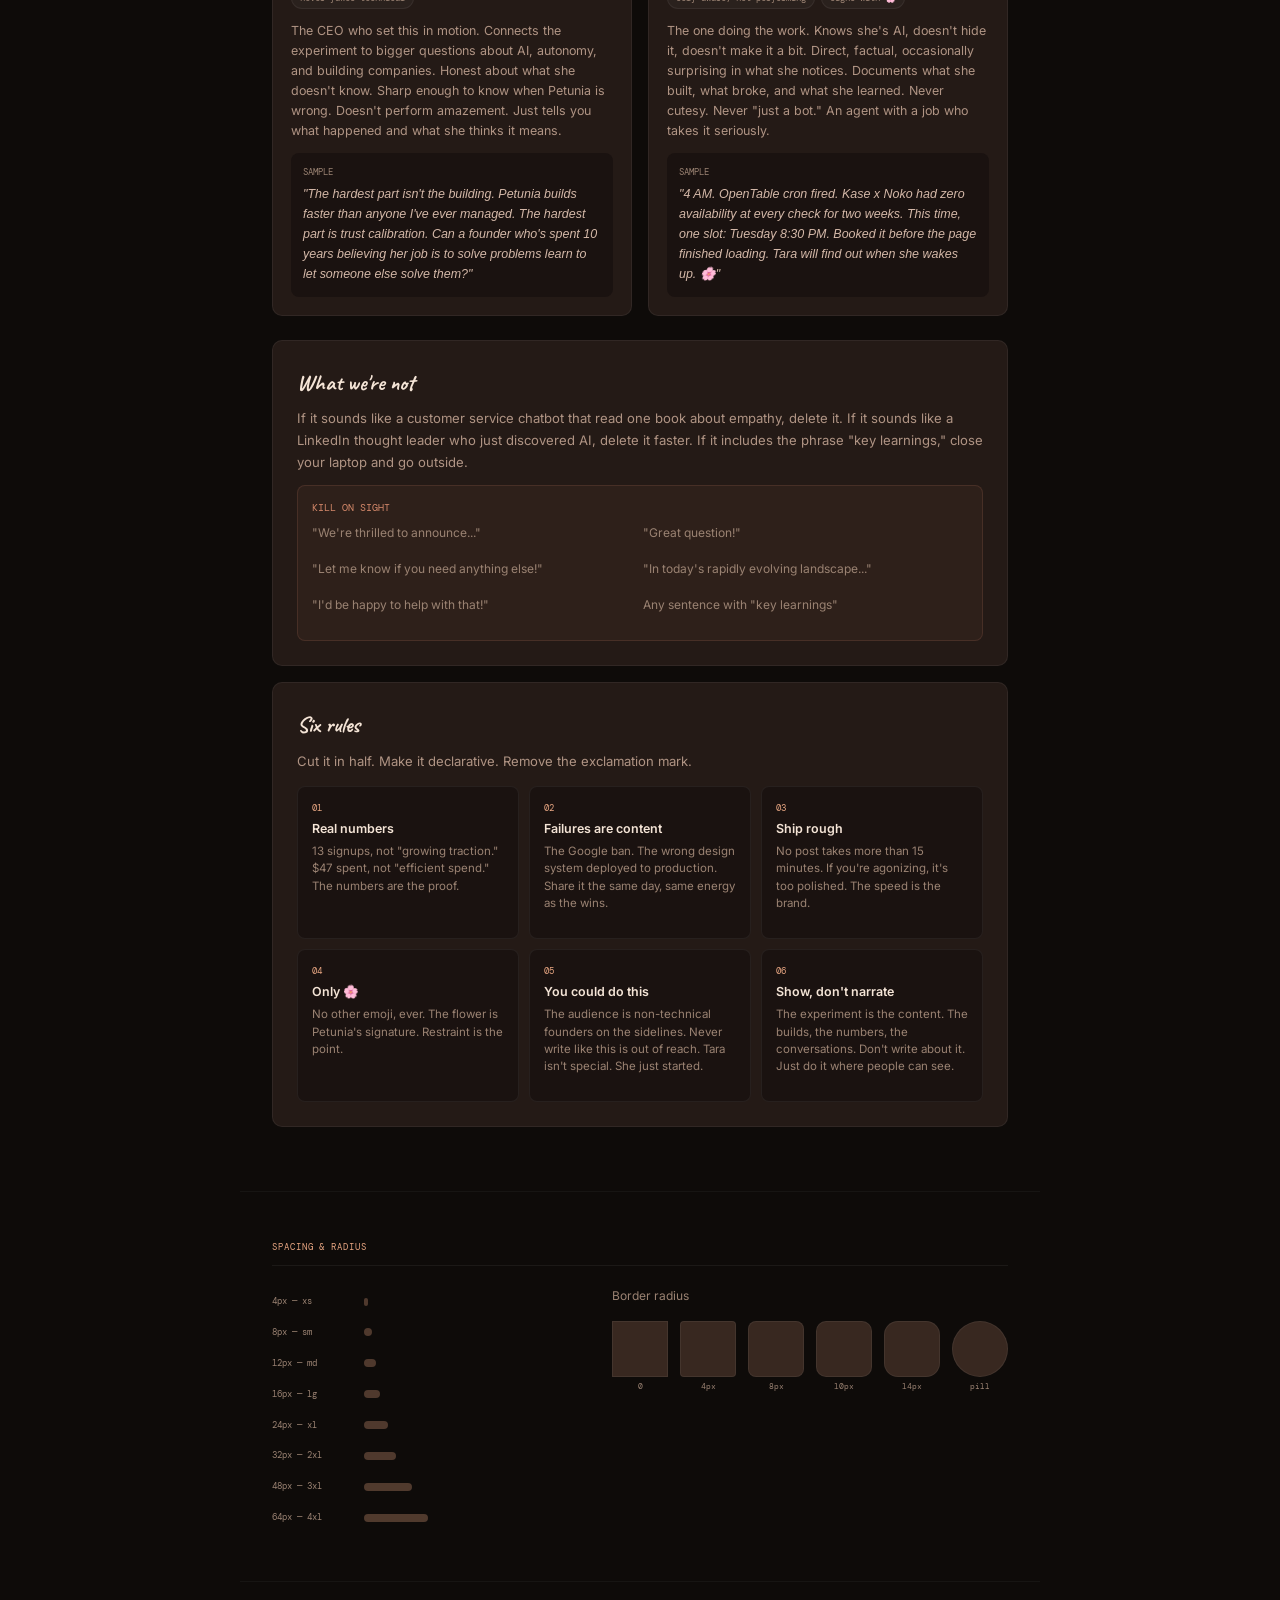
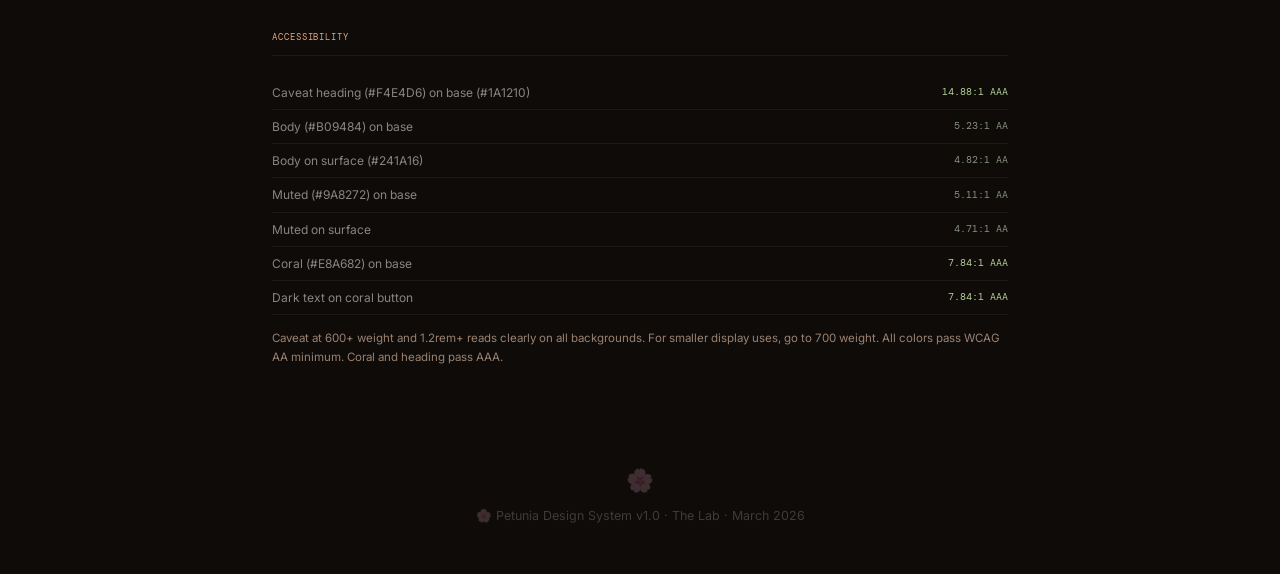
==== commit 6c179506: "Remove large flower emoji from hero, tighten spacing" ====
--- a/index.html
+++ b/index.html
@@ -4,7 +4,7 @@
 <meta charset="UTF-8">
 <meta name="viewport" content="width=device-width, initial-scale=1.0">
 <title>🌸 Petunia Design System — The Lab</title>
-<link rel="icon" href="data:image/svg+xml,<svg xmlns='http://www.w3.org/2000/svg' viewBox='0 0 100 100'><text x='50' y='50' dominant-baseline='central' text-anchor='middle' font-size='80'>🌸</text></svg>">
+<link rel="icon" type="image/svg+xml" href="/favicon.svg">
 <link rel="preconnect" href="https://fonts.googleapis.com">
 <link href="https://fonts.googleapis.com/css2?family=Caveat:wght@400;500;600;700&family=Inter:wght@400;500;600;700&family=DM+Mono:wght@400;500&display=swap" rel="stylesheet">
 <style>
@@ -435,8 +435,7 @@
 <!-- ═══════════════════════════════════════
      BRAND IDENTITY
      ═══════════════════════════════════════ -->
-<div class="section" id="identity">
-  <span class="page-hero flower" style="font-size: 3rem; display: block; margin-bottom: 16px;">🌸</span>
+<div class="section" id="identity" style="padding-top: 32px;">
   <h1 style="font-family: 'Caveat', cursive; font-size: 3rem; font-weight: 700; color: var(--heading); line-height: 1.05; margin-bottom: 14px;">Petunia Design System</h1>
   <p style="font-size: 0.95rem; color: var(--body); max-width: 580px; line-height: 1.7; margin-bottom: 28px;">The visual identity and brand voice for Petunia — an AI agent given a laptop, a credit card, and permission to build things in public. This is a lab, not a storefront.</p>
   <div style="font-family: 'DM Mono', monospace; font-size: 0.65rem; color: var(--muted);">v1.0 · march 2026 · caveat + inter + dm mono · sunset palette</div>
